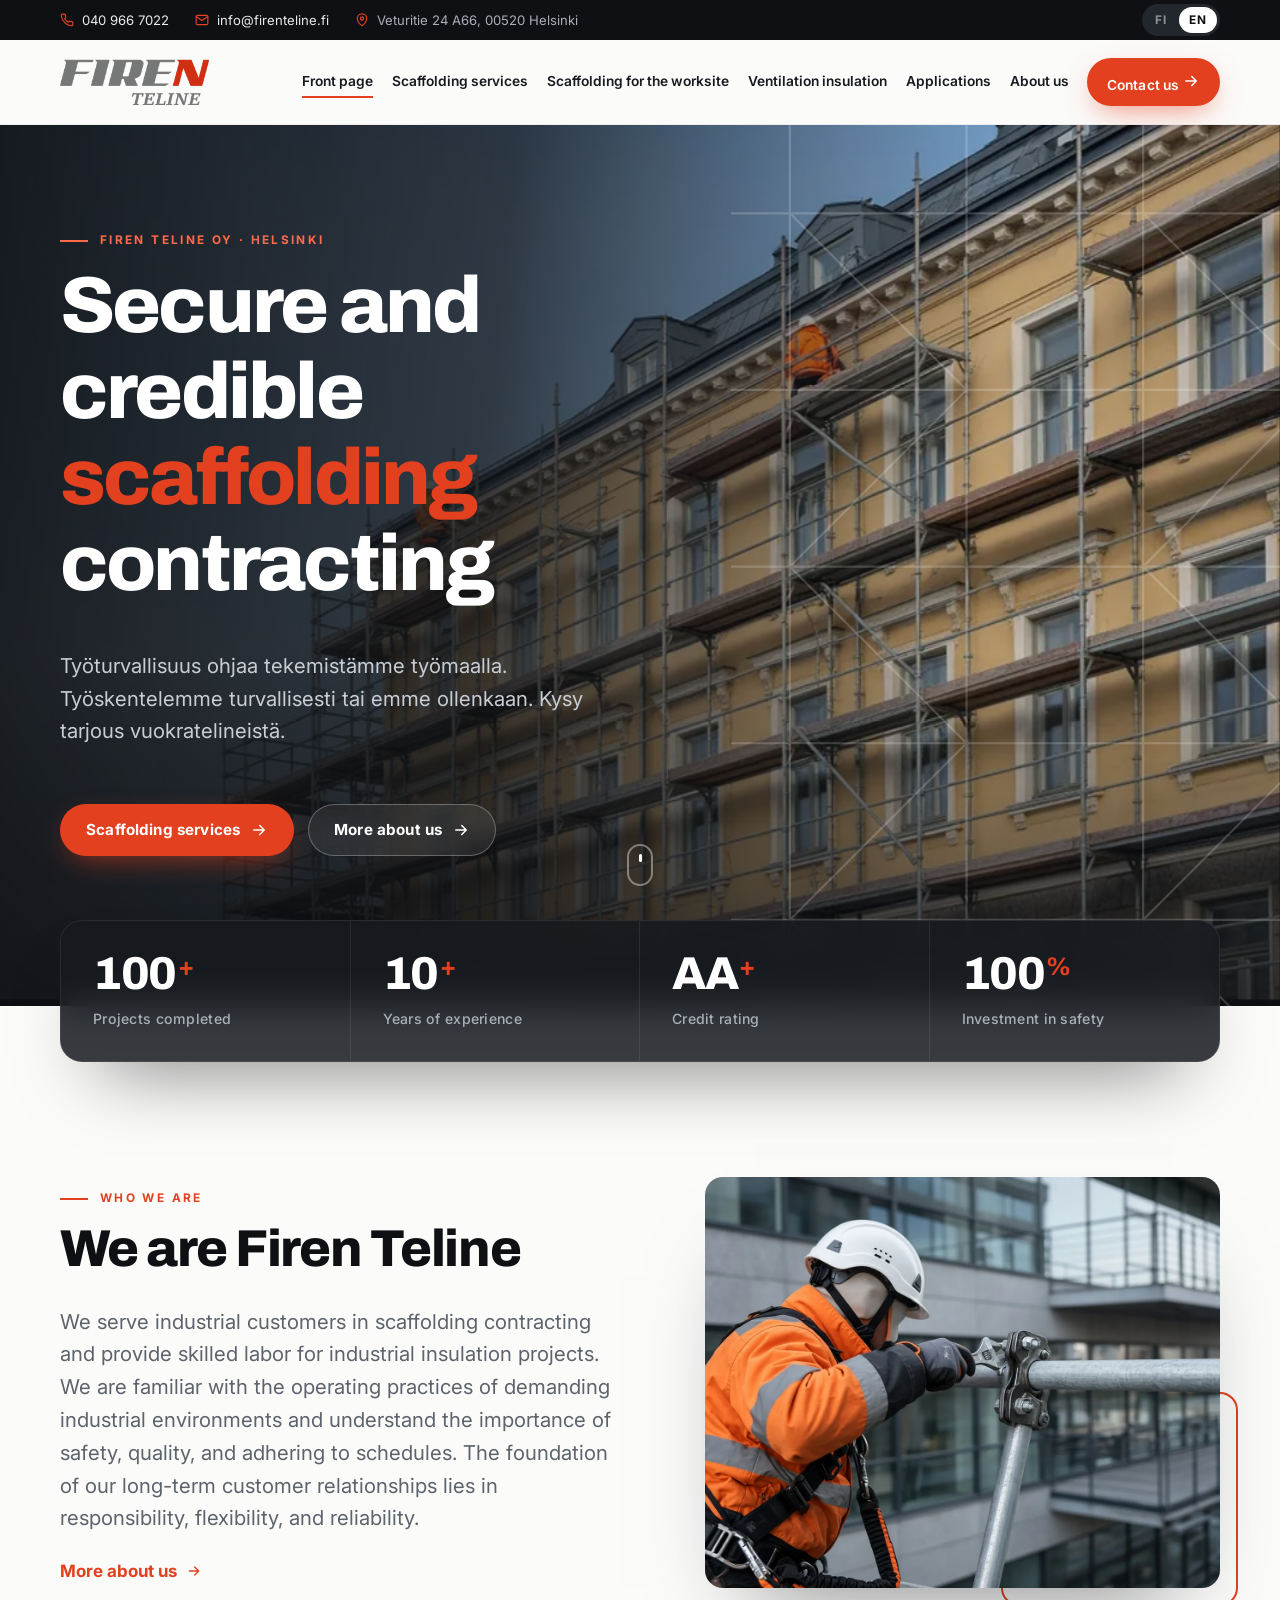
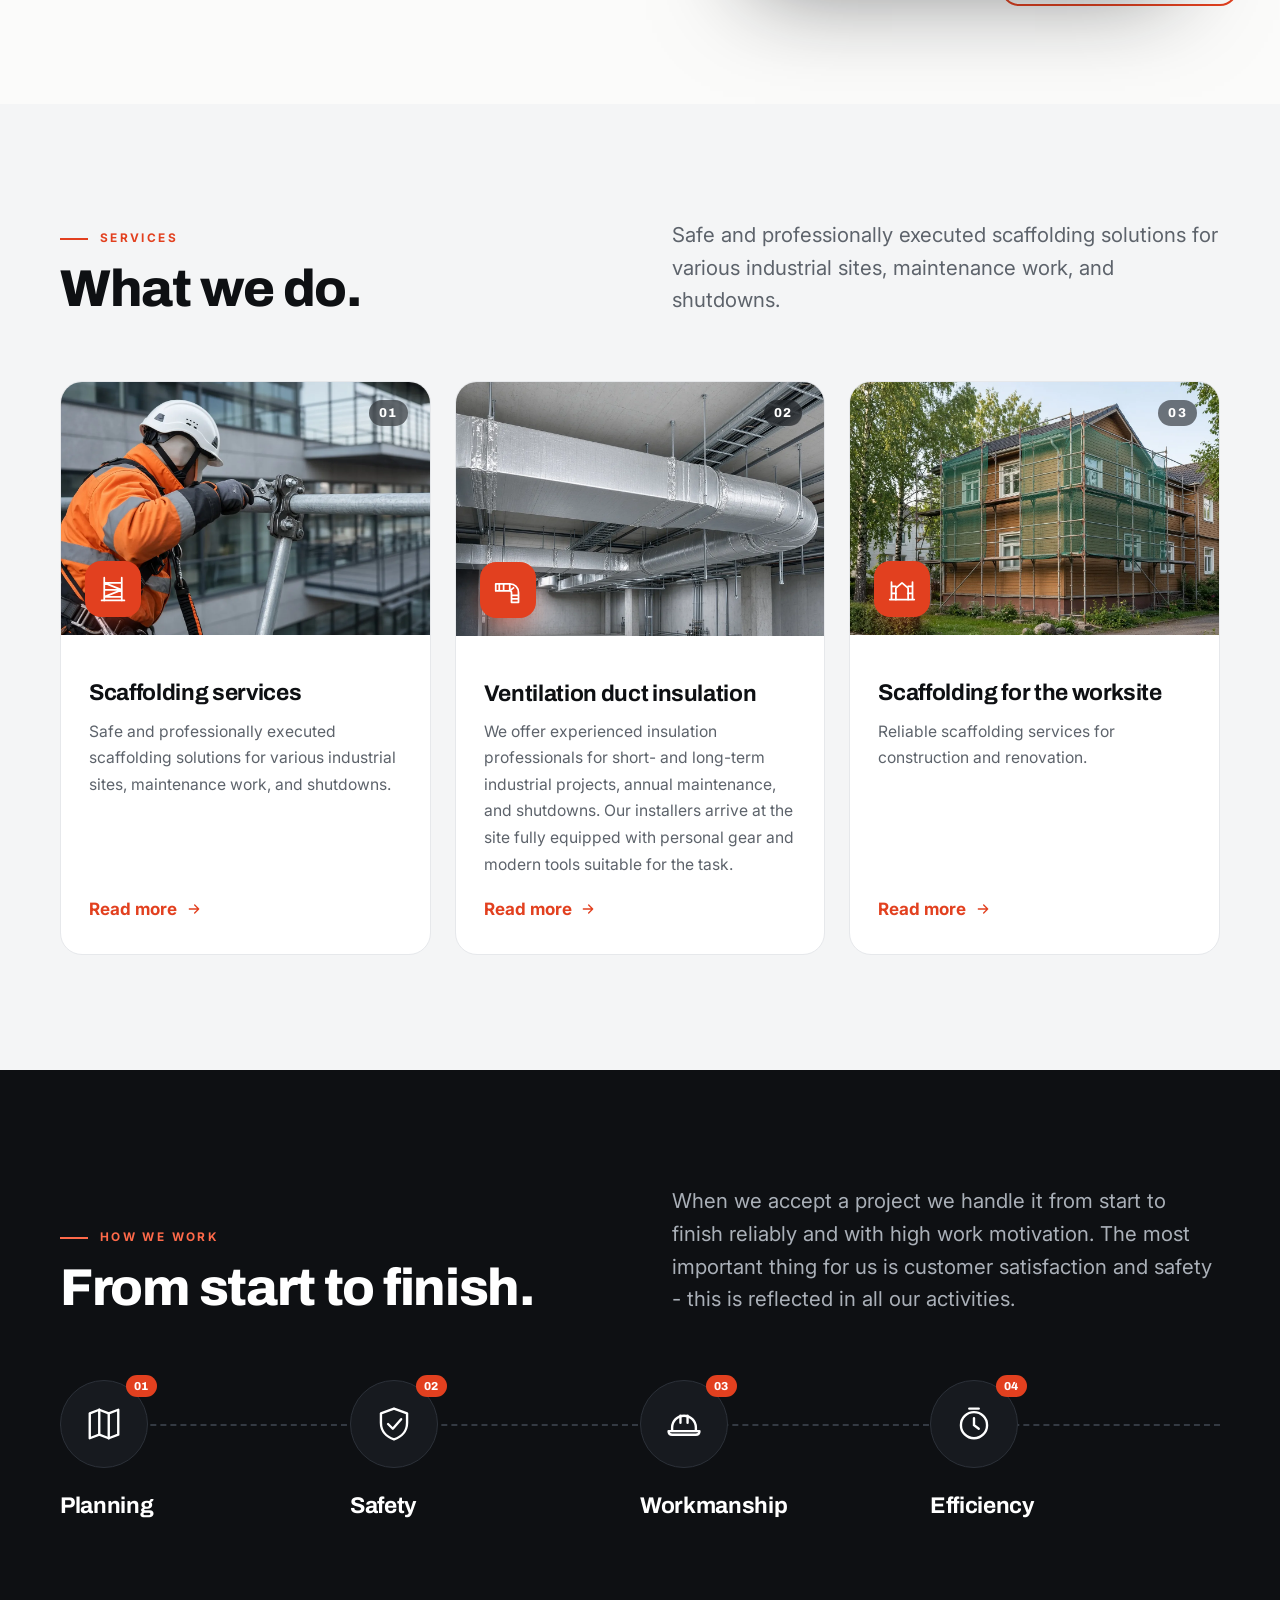
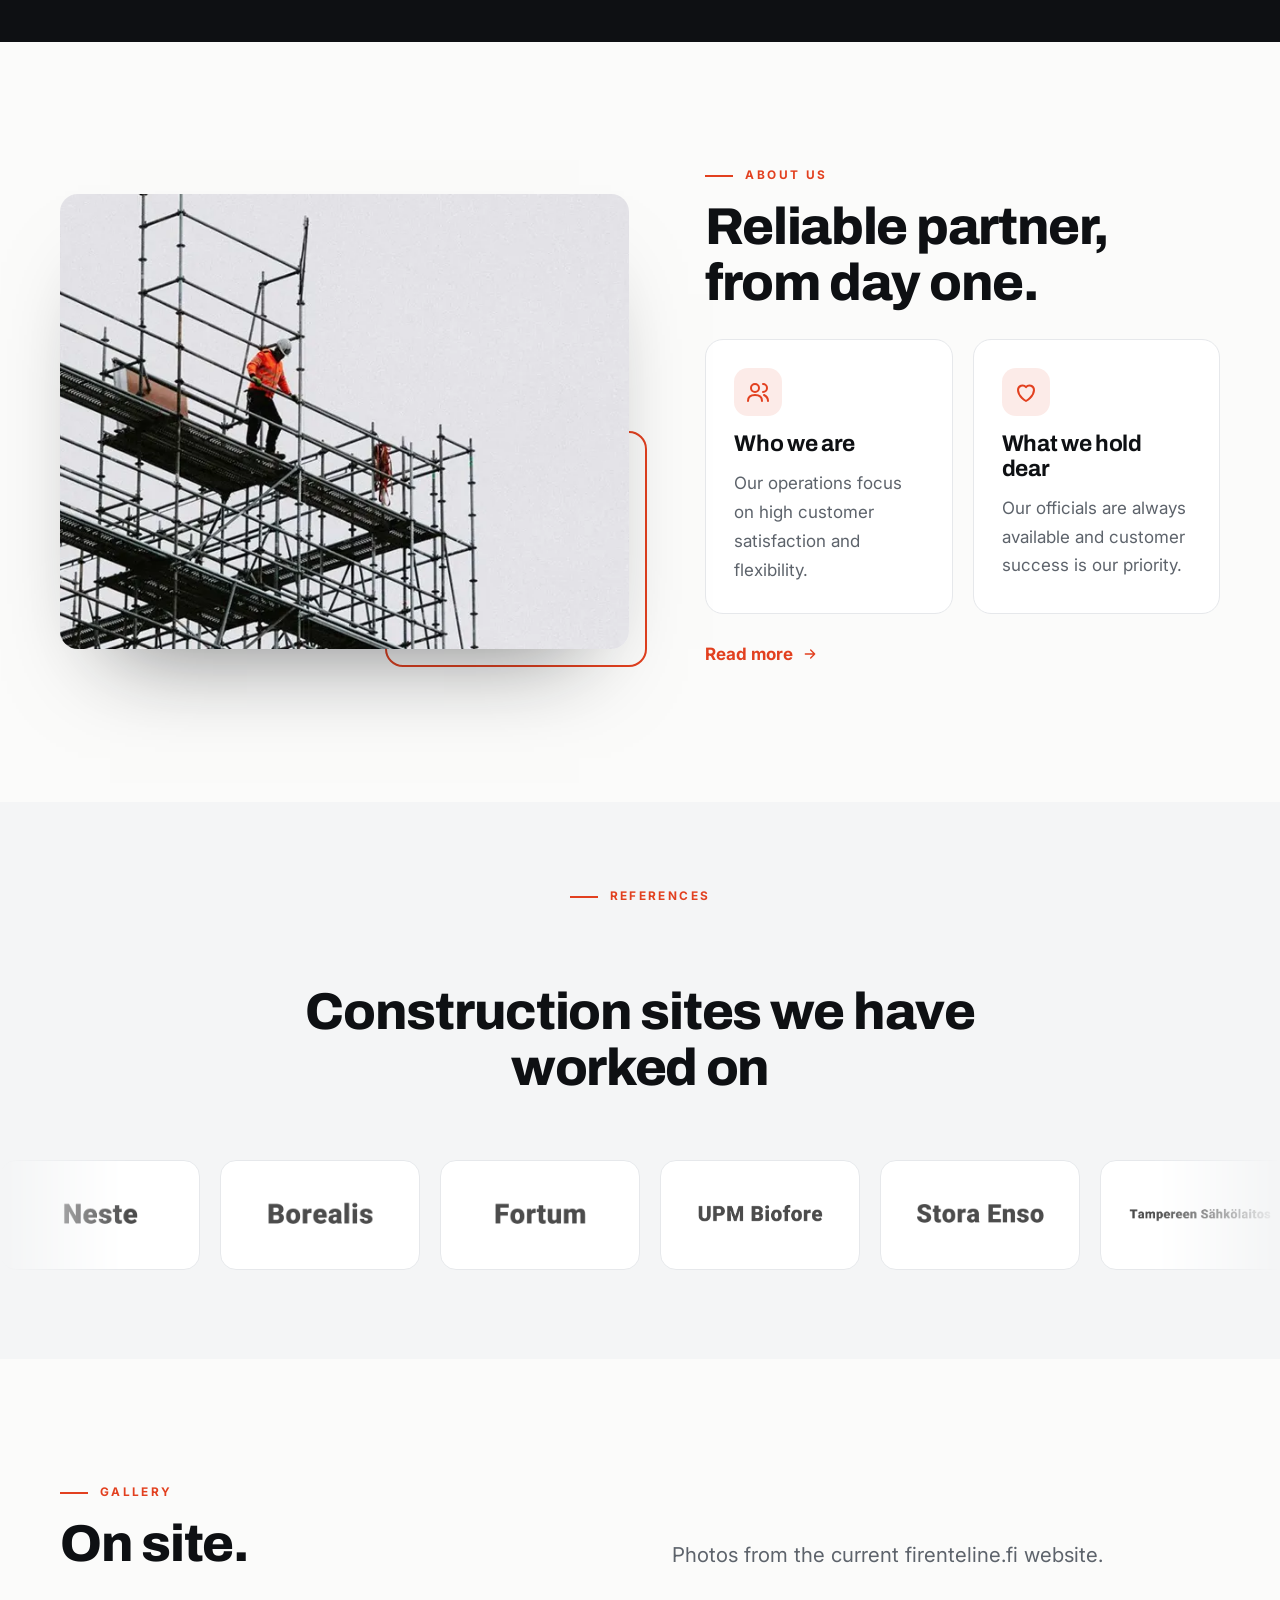
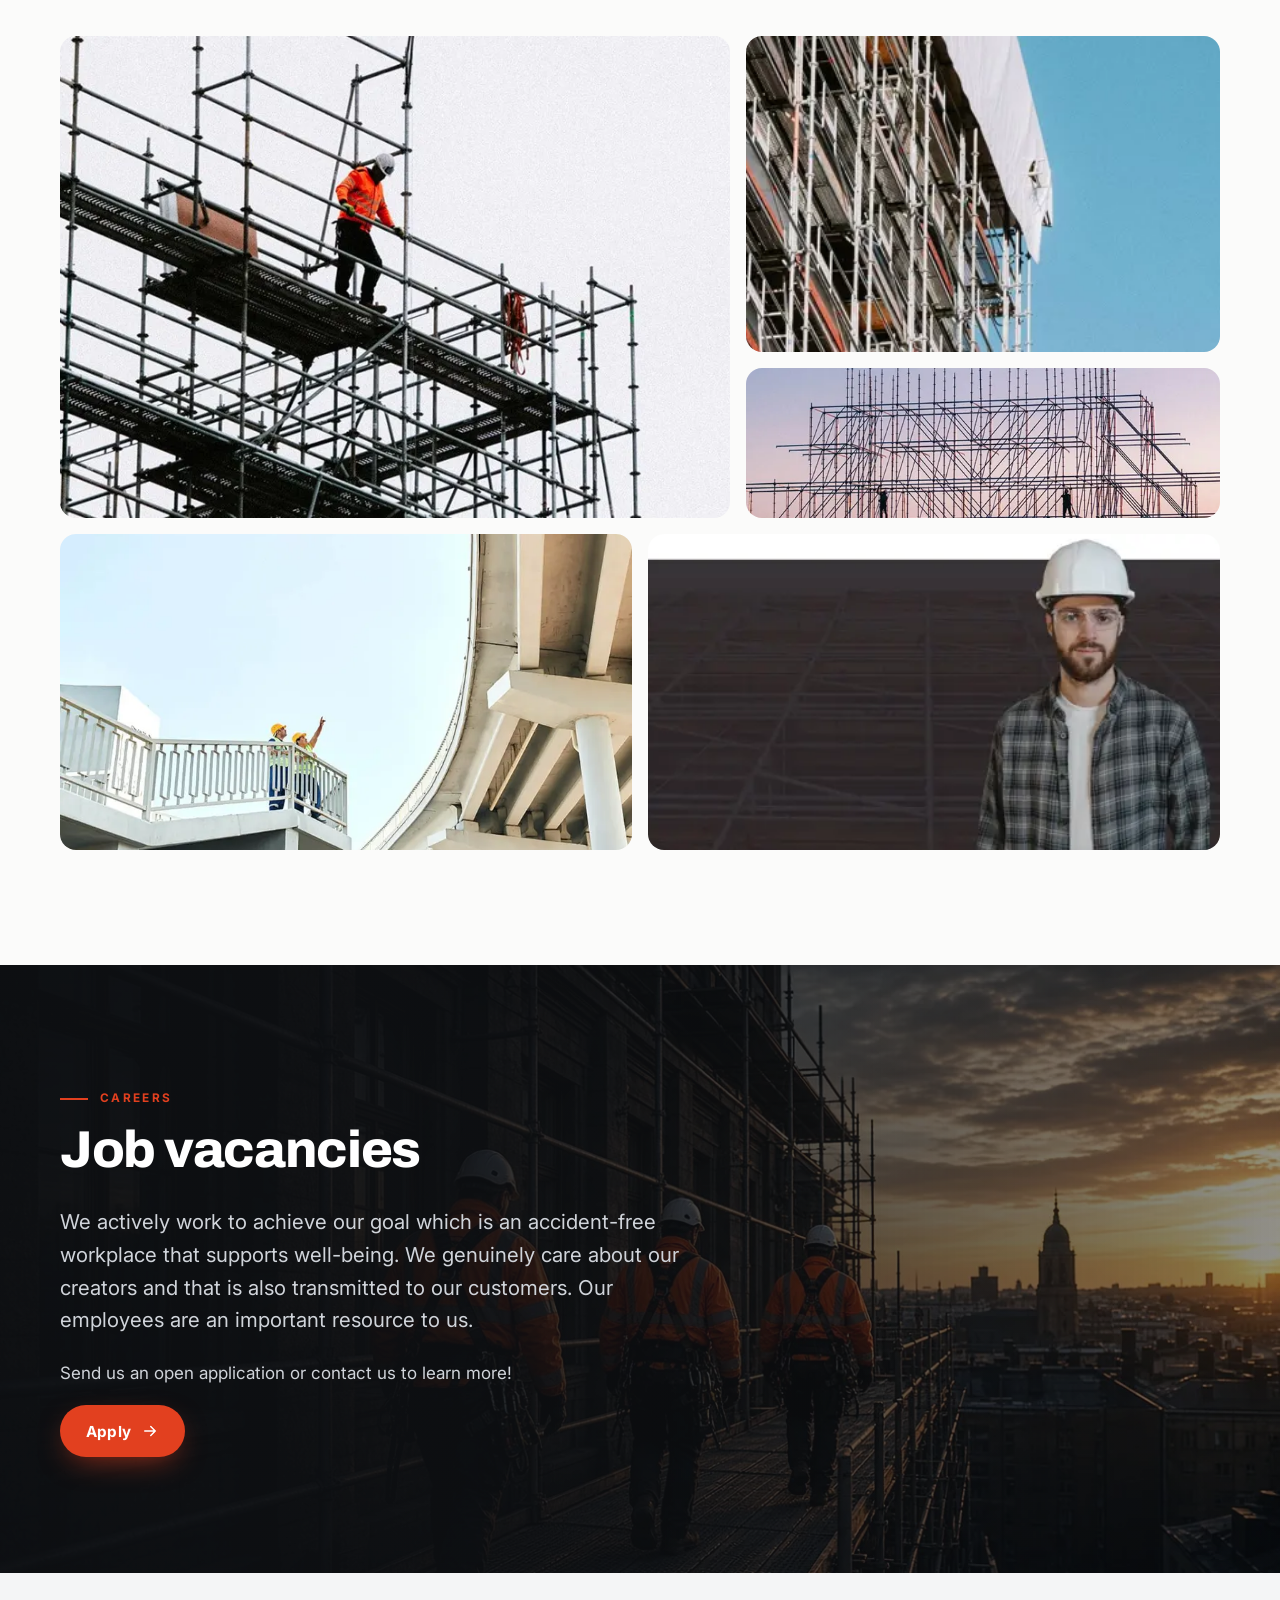
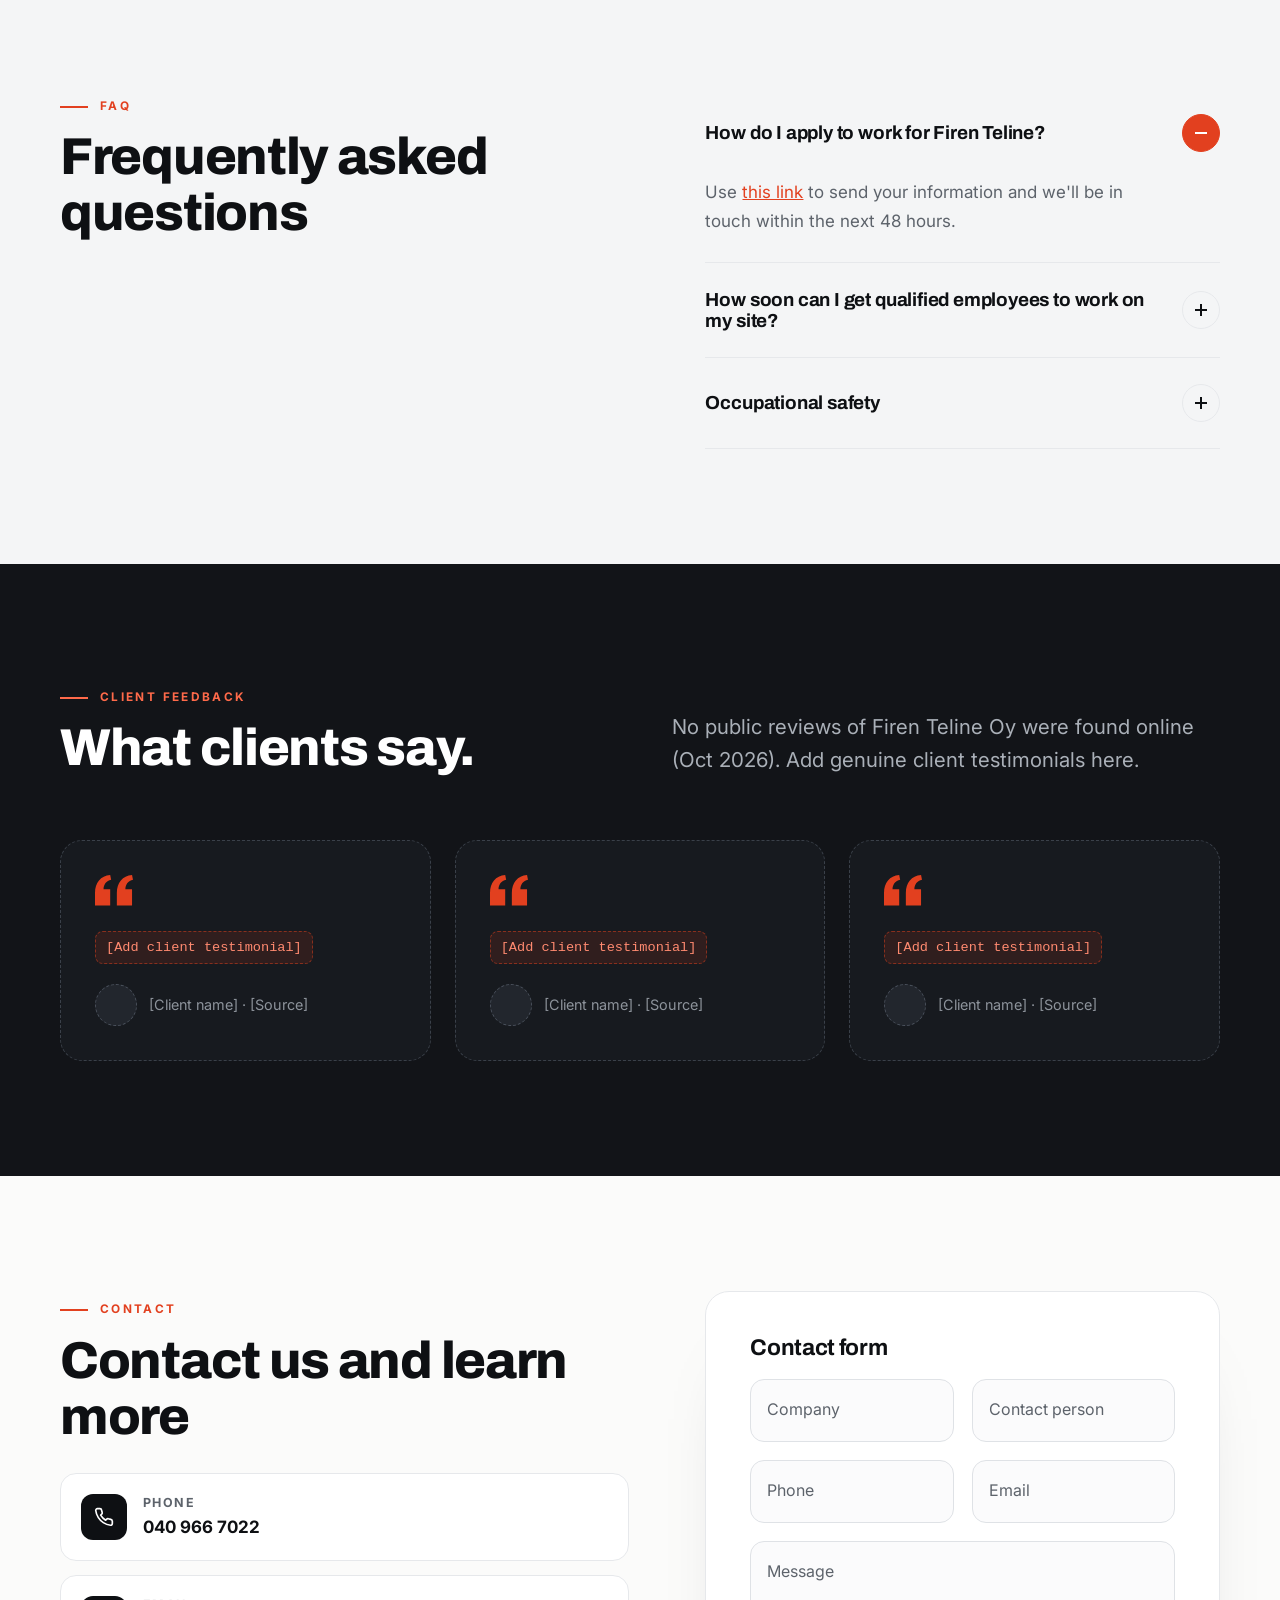
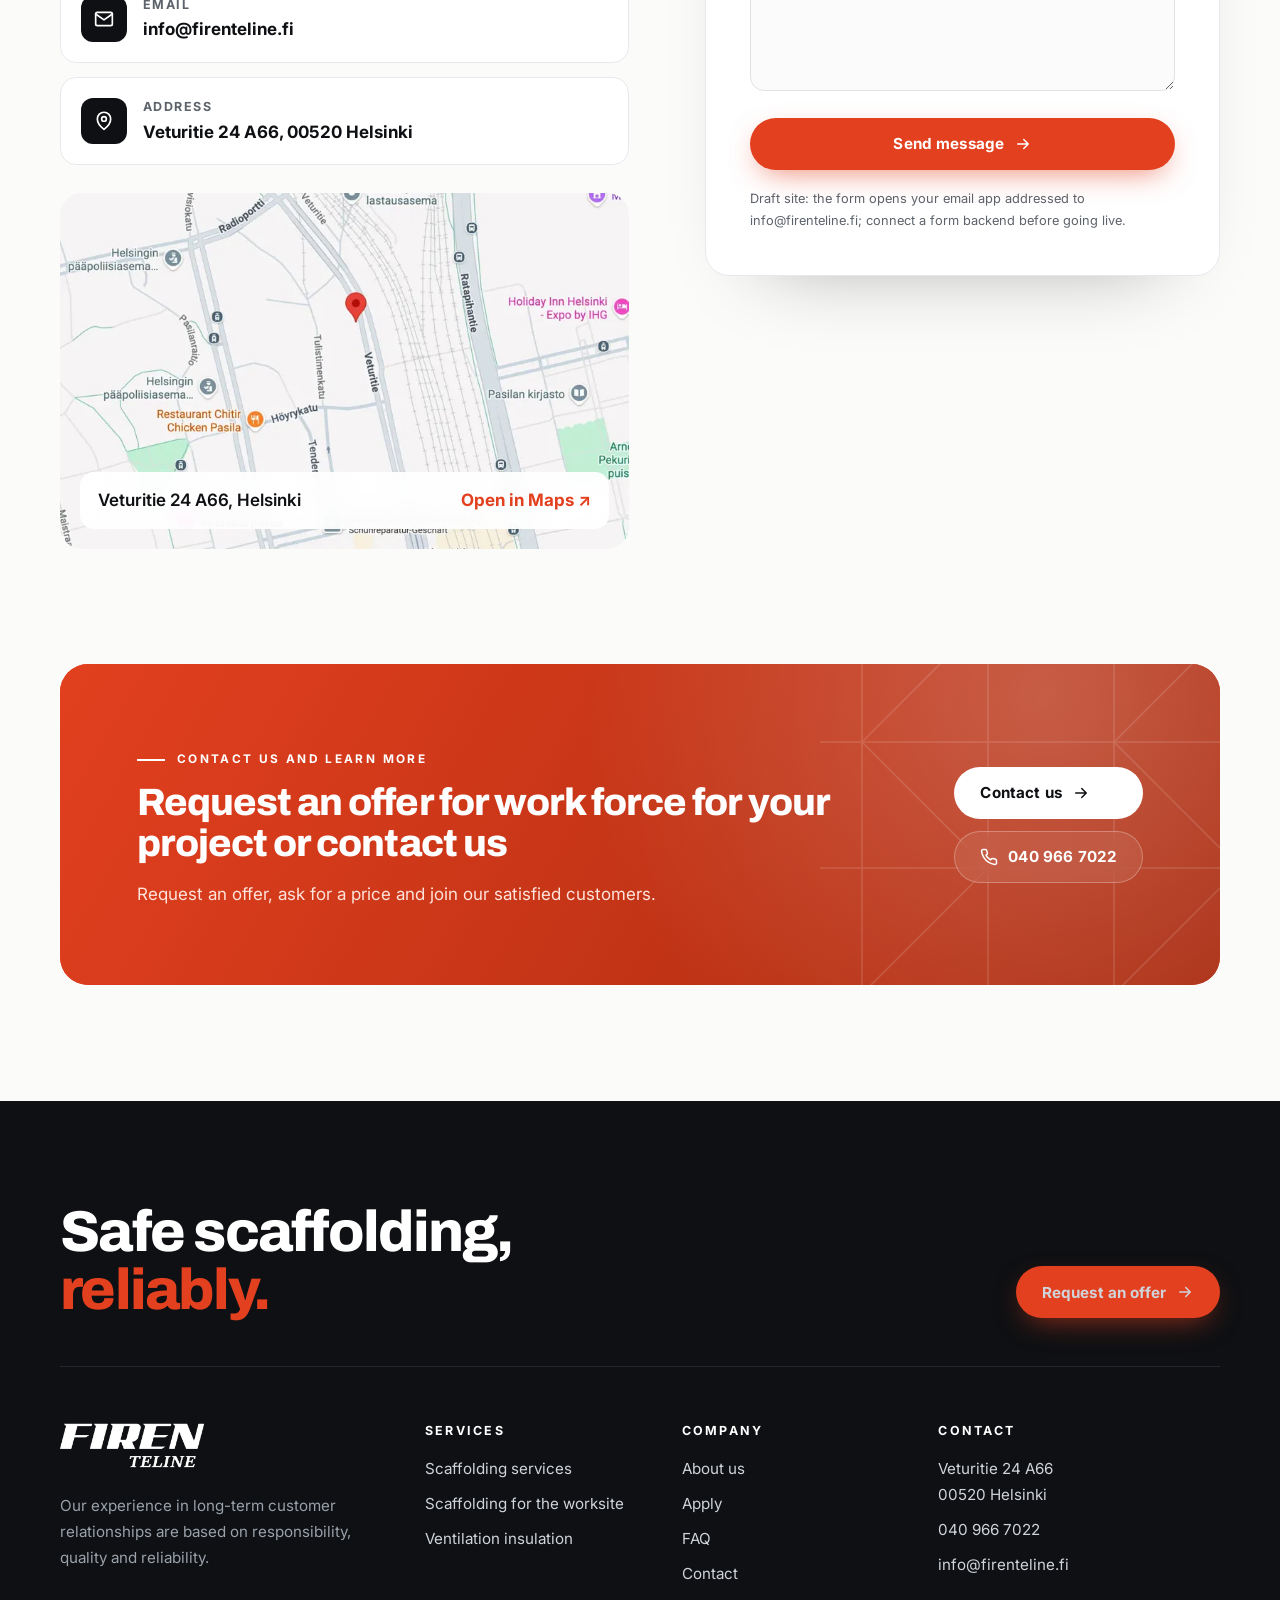
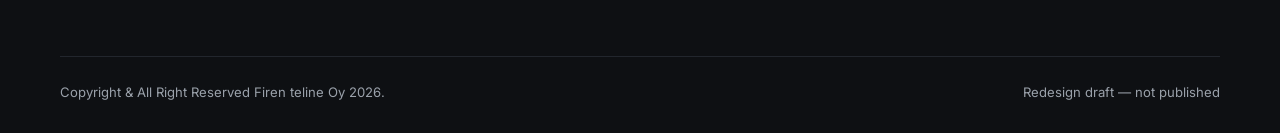
==== index.html @ 518407ae "Firen Teline redesign preview (noindex test site)" ====
<!doctype html><html lang="en"><head><meta charset="utf-8"><meta name="viewport" content="width=device-width,initial-scale=1">
<title>Firen Teline Oy – Secure and credible scaffolding contracting</title><meta name="description" content="We serve industrial customers in scaffolding contracting and provide skilled labor for industrial insulation projects. Helsinki."><meta name="theme-color" content="#0e1013"><meta name="robots" content="noindex, nofollow">
<meta property="og:type" content="website"><meta property="og:site_name" content="Firen Teline Oy"><meta property="og:title" content="Firen Teline Oy – Secure and credible scaffolding contracting"><meta property="og:description" content="We serve industrial customers in scaffolding contracting and provide skilled labor for industrial insulation projects. Helsinki."><meta property="og:image" content="assets/img/og.jpg"><meta name="twitter:card" content="summary_large_image">
<link rel="icon" href="favicon.svg" type="image/svg+xml"><link rel="alternate" hreflang="en" href="index.html"><link rel="alternate" hreflang="fi" href="fi/index.html">
<link rel="preconnect" href="https://fonts.googleapis.com"><link rel="preconnect" href="https://fonts.gstatic.com" crossorigin>
<link href="https://fonts.googleapis.com/css2?family=Archivo:wght@600;700;800&family=Inter:wght@400;500;600;700&display=swap" rel="stylesheet">
<link rel="stylesheet" href="css/style.css"></head><body>
<a class="skip" href="#main">Skip to content</a>
<div class="topbar"><div class="wrap"><div class="l"><span><svg viewBox="0 0 24 24" fill="none" stroke="currentColor" stroke-width="2" stroke-linecap="round" stroke-linejoin="round"><path d="M22 16.9v3a2 2 0 0 1-2.2 2 19.8 19.8 0 0 1-8.6-3.1 19.5 19.5 0 0 1-6-6A19.8 19.8 0 0 1 2.1 4.2 2 2 0 0 1 4.1 2h3a2 2 0 0 1 2 1.7c.1.9.4 1.8.7 2.7a2 2 0 0 1-.5 2.1L8 9.8a16 16 0 0 0 6 6l1.3-1.3a2 2 0 0 1 2.1-.4c.9.3 1.8.6 2.7.7a2 2 0 0 1 1.7 2z"/></svg><a href="tel:+358409667022">040 966 7022</a></span><span class="hide-m"><svg viewBox="0 0 24 24" fill="none" stroke="currentColor" stroke-width="2" stroke-linecap="round" stroke-linejoin="round"><rect x="2" y="4" width="20" height="16" rx="2"/><path d="m22 6-10 7L2 6"/></svg><a href="mailto:info@firenteline.fi">info@firenteline.fi</a></span><span class="hide-m"><svg viewBox="0 0 24 24" fill="none" stroke="currentColor" stroke-width="2" stroke-linecap="round" stroke-linejoin="round"><path d="M12 22s8-6.1 8-12.5A8 8 0 0 0 4 9.5C4 15.9 12 22 12 22z"/><circle cx="12" cy="9.5" r="2.8"/></svg>Veturitie 24 A66, 00520 Helsinki</span></div>
<nav class="lang" aria-label="Language"><a href="fi/index.html" hreflang="fi">FI</a><a href="index.html" hreflang="en" aria-current=true>EN</a></nav></div></div>
<header class="site"><div class="wrap"><a class="logo" href="index.html" aria-label="Firen Teline – front page"><img src="assets/img/firenteline-logo-vari.png" alt="Firen Teline" width="150" height="46"></a>
<nav class="main" aria-label="Main"><ul><li><a href="index.html" aria-current=page>Front page</a></li><li><a href="telinepalvelut.html">Scaffolding services</a></li><li><a href="telineettyomaalle.html">Scaffolding for the worksite</a></li><li><a href="muut-palvelut.html">Ventilation insulation</a></li><li><a href="tyonhakijalle.html">Applications</a></li><li><a href="meista.html">About us</a></li><li><a class="btn btn-red" href="ota-yhteytta.html">Contact us <svg viewBox="0 0 24 24" fill="none" stroke="currentColor" stroke-width="2" stroke-linecap="round" stroke-linejoin="round"><path d="M5 12h14M13 6l6 6-6 6"/></svg></a></li><li class="m-only">Call <a href="tel:+358409667022">040 966 7022</a></li></ul></nav>
<button class="burger" aria-label="Menu" aria-expanded="false"><span></span><span></span><span></span></button></div></header>
<main id="main"><section class="hero" style="padding:0"><div class="media"><img src="assets/img/gen-hero-1280.webp" srcset="assets/img/gen-hero-1280.webp 1280w, assets/img/gen-hero-2560.webp 2560w" sizes="100vw" alt="" fetchpriority=high data-parallax=.12></div><svg class="lines" viewBox="0 0 400 800" fill="none" stroke="#fff" stroke-width="1.5" aria-hidden="true"><g><path d="M40 0V800"/><path d="M160 0V800"/><path d="M280 0V800"/><path d="M400 0V800"/><path d="M0 60H400"/><path d="M0 180H400"/><path d="M0 300H400"/><path d="M0 420H400"/><path d="M0 540H400"/><path d="M0 660H400"/><path d="M0 780H400"/><path d="M40 60L160 180"/><path d="M280 60L400 180"/><path d="M40 300L160 420"/><path d="M280 300L400 420"/><path d="M40 540L160 660"/><path d="M280 540L400 660"/><path d="M160 180L40 300"/><path d="M400 180L280 300"/><path d="M160 420L40 540"/><path d="M400 420L280 540"/><path d="M160 660L40 780"/><path d="M400 660L280 780"/></g></svg>
<div class="wrap"><span class="eyebrow">Firen Teline Oy · Helsinki</span><h1>Secure and credible <span class="accent">scaffolding</span> contracting</h1><p class="lead">Työturvallisuus ohjaa tekemistämme työmaalla. Työskentelemme turvallisesti tai emme ollenkaan. Kysy tarjous vuokratelineistä.</p><div class="ctas"><a class="btn btn-red" href="telinepalvelut.html">Scaffolding services <svg viewBox="0 0 24 24" fill="none" stroke="currentColor" stroke-width="2" stroke-linecap="round" stroke-linejoin="round"><path d="M5 12h14M13 6l6 6-6 6"/></svg></a><a class="btn btn-glass" href="meista.html">More about us <svg viewBox="0 0 24 24" fill="none" stroke="currentColor" stroke-width="2" stroke-linecap="round" stroke-linejoin="round"><path d="M5 12h14M13 6l6 6-6 6"/></svg></a></div></div><div class="scroll" aria-hidden="true"></div></section><div class="statsbar"><div class="wrap"><div class="inner reveal">
<div class="s"><b><span data-count="100">100</span><sup>+</sup></b><span>Projects completed</span></div>
<div class="s"><b><span data-count="10">10</span><sup>+</sup></b><span>Years of experience</span></div>
<div class="s"><b>AA<sup>+</sup></b><span>Credit rating</span></div>
<div class="s"><b><span data-count="100">100</span><sup>%</sup></b><span>Investment in safety</span></div></div></div></div>
<section><div class="wrap split"><div class="reveal"><span class="eyebrow">Who we are</span><h2>We are Firen Teline</h2><p class="lead">We serve industrial customers in scaffolding contracting and provide skilled labor for industrial insulation projects. We are familiar with the operating practices of demanding industrial environments and understand the importance of safety, quality, and adhering to schedules. The foundation of our long-term customer relationships lies in responsibility, flexibility, and reliability.</p>
<a class="link" href="meista.html">More about us <svg viewBox="0 0 24 24" fill="none" stroke="currentColor" stroke-width="2" stroke-linecap="round" stroke-linejoin="round"><path d="M5 12h14M13 6l6 6-6 6"/></svg></a></div><div class="frame reveal d1"><img src="assets/img/gen-scaffolding-1280.webp" srcset="assets/img/gen-scaffolding-1280.webp 1280w, assets/img/gen-scaffolding-2560.webp 2560w" sizes="(max-width:900px) 100vw, 600px" alt="Scaffolder tightening a coupler (illustrative image)" loading=lazy decoding=async></div></div></section>
<section class="alt"><div class="wrap"><div class="head reveal"><div><span class="eyebrow">Services</span><h2>What we do.</h2></div><p class="lead">Safe and professionally executed scaffolding solutions for various industrial sites, maintenance work, and shutdowns.</p></div>
<div class="svc">
<a class="card reveal" href="telinepalvelut.html"><div class="img"><span class="num">01</span><img src="assets/img/gen-scaffolding-1280.webp" srcset="assets/img/gen-scaffolding-1280.webp 1280w, assets/img/gen-scaffolding-2560.webp 2560w" sizes="(max-width:680px) 100vw, 400px" alt="" loading=lazy decoding=async><div class="ico"><svg viewBox="0 0 32 32" fill="none" stroke="currentColor" stroke-width="2" stroke-linecap="round"><path d="M6 29V3M26 29V3M6 9h20M6 17h20M6 25h20M6 9l20 8M26 17 6 25"/><path d="M3 29h26"/></svg></div></div><div class="body"><h3>Scaffolding services</h3><p>Safe and professionally executed scaffolding solutions for various industrial sites, maintenance work, and shutdowns.</p><span class="link">Read more <svg viewBox="0 0 24 24" fill="none" stroke="currentColor" stroke-width="2" stroke-linecap="round" stroke-linejoin="round"><path d="M5 12h14M13 6l6 6-6 6"/></svg></span></div></a>
<a class="card reveal d1" href="muut-palvelut.html"><div class="img"><span class="num">02</span><img src="assets/img/gen-ventilation-1280.webp" srcset="assets/img/gen-ventilation-1280.webp 1280w, assets/img/gen-ventilation-2560.webp 2560w" sizes="(max-width:680px) 100vw, 400px" alt="" loading=lazy decoding=async><div class="ico"><svg viewBox="0 0 32 32" fill="none" stroke="currentColor" stroke-width="2" stroke-linejoin="round"><path d="M2 9h16v8H2z"/><path d="M18 9c6 0 10 4 10 10v11h-8V19c0-1-1-2-2-2"/><path d="M6 9v8M11 9v8M23 13l-5 4M28 22h-8M28 26h-8"/></svg></div></div><div class="body"><h3>Ventilation duct insulation</h3><p>We offer experienced insulation professionals for short- and long-term industrial projects, annual maintenance, and shutdowns. Our installers arrive at the site fully equipped with personal gear and modern tools suitable for the task.</p><span class="link">Read more <svg viewBox="0 0 24 24" fill="none" stroke="currentColor" stroke-width="2" stroke-linecap="round" stroke-linejoin="round"><path d="M5 12h14M13 6l6 6-6 6"/></svg></span></div></a>
<a class="card reveal d2" href="telineettyomaalle.html"><div class="img"><span class="num">03</span><img src="assets/img/gen-worksite-1280.webp" srcset="assets/img/gen-worksite-1280.webp 1280w, assets/img/gen-worksite-2560.webp 2560w" sizes="(max-width:680px) 100vw, 400px" alt="" loading=lazy decoding=async><div class="ico"><svg viewBox="0 0 32 32" fill="none" stroke="currentColor" stroke-width="2" stroke-linejoin="round" stroke-linecap="round"><path d="M9 28V15l7-6 7 6v13"/><path d="M4 28V8M28 28V8M4 13h5M23 13h5M4 21h5M23 21h5M2 28h28"/></svg></div></div><div class="body"><h3>Scaffolding for the worksite</h3><p>Reliable scaffolding services for construction and renovation.</p><span class="link">Read more <svg viewBox="0 0 24 24" fill="none" stroke="currentColor" stroke-width="2" stroke-linecap="round" stroke-linejoin="round"><path d="M5 12h14M13 6l6 6-6 6"/></svg></span></div></a>
</div></div></section>
<section class="dark"><div class="wrap"><div class="head reveal"><div><span class="eyebrow">How we work</span><h2>From start to finish.</h2></div><p class="lead">When we accept a project we handle it from start to finish reliably and with high work motivation. The most important thing for us is customer satisfaction and safety - this is reflected in all our activities.</p></div><div class="process"><div class="step reveal d0"><div class="dot"><svg viewBox="0 0 32 32" fill="none" stroke="currentColor" stroke-width="2" stroke-linejoin="round" stroke-linecap="round"><path d="M4 7l8-3 8 3 8-3v21l-8 3-8-3-8 3z"/><path d="M12 4v21M20 7v21"/></svg></div><h3>Planning</h3></div><div class="step reveal d1"><div class="dot"><svg viewBox="0 0 32 32" fill="none" stroke="currentColor" stroke-width="2" stroke-linejoin="round" stroke-linecap="round"><path d="M16 3 5 7v8c0 7 4.7 12 11 14 6.3-2 11-7 11-14V7z"/><path d="m11 16 4 4 7-8"/></svg></div><h3>Safety</h3></div><div class="step reveal d2"><div class="dot"><svg viewBox="0 0 32 32" fill="none" stroke="currentColor" stroke-width="2" stroke-linejoin="round" stroke-linecap="round"><path d="M4 22h24M6 22v-3a10 10 0 0 1 20 0v3"/><path d="M13 9v6M19 9v6M3 22c0 2 1 3 3 3h20c2 0 3-1 3-3"/></svg></div><h3>Workmanship</h3></div><div class="step reveal d3"><div class="dot"><svg viewBox="0 0 32 32" fill="none" stroke="currentColor" stroke-width="2" stroke-linecap="round"><circle cx="16" cy="17" r="11"/><path d="M16 11v6l4 3M12 3h8"/></svg></div><h3>Efficiency</h3></div></div></div></section>
<section><div class="wrap split rev"><div class="reveal"><span class="eyebrow">About us</span><h2>Reliable partner, from day one.</h2>
<div class="feature-grid" style="margin-top:28px"><div><div class="fi"><svg viewBox="0 0 24 24" fill="none" stroke="currentColor" stroke-width="2" stroke-linecap="round"><circle cx="9" cy="8" r="4"/><path d="M2 21c0-4 3-6 7-6s7 2 7 6M17 4a4 4 0 0 1 0 8M22 21c0-3-2-5-4-6"/></svg></div><h3>Who we are</h3><p class="muted" style="margin:0">Our operations focus on high customer satisfaction and flexibility.</p></div><div><div class="fi"><svg viewBox="0 0 24 24" fill="none" stroke="currentColor" stroke-width="2" stroke-linecap="round" stroke-linejoin="round"><path d="M12 21s-8-4.5-8-11a4.5 4.5 0 0 1 8-2.8A4.5 4.5 0 0 1 20 10c0 6.5-8 11-8 11z"/></svg></div><h3>What we hold dear</h3><p class="muted" style="margin:0">Our officials are always available and customer success is our priority.</p></div></div>
<p style="margin-top:26px"><a class="link" href="meista.html">Read more <svg viewBox="0 0 24 24" fill="none" stroke="currentColor" stroke-width="2" stroke-linecap="round" stroke-linejoin="round"><path d="M5 12h14M13 6l6 6-6 6"/></svg></a></p></div><div class="frame reveal d1"><img src="assets/img/meista-pikkupaakuva.webp" srcset="assets/img/meista-pikkupaakuva-800.webp 800w, assets/img/meista-pikkupaakuva.webp 1600w" sizes="(max-width:900px) 100vw, 600px" alt="Firen teline telineurakoinnin ammattilaiset työssään pystyttämässä rakennustelineitä nosturin avulla" loading=lazy decoding=async></div></div></section>
<section class="alt" style="padding-top:clamp(70px,7vw,110px);padding-bottom:clamp(70px,7vw,110px)"><div class="wrap"><div class="head center reveal"><span class="eyebrow">References</span><h2>Construction sites we have worked on</h2></div></div>
<div class="marquee reveal" aria-label="Sites we have worked on"><div class="track"><div class="lg"><img src="assets/img/Neste.jpg" alt="Neste" loading="lazy"></div><div class="lg"><img src="assets/img/Borealis.jpg" alt="Borealis" loading="lazy"></div><div class="lg"><img src="assets/img/Fortum.jpg" alt="Fortum" loading="lazy"></div><div class="lg"><img src="assets/img/UPM-biofore.jpg" alt="UPM biofore" loading="lazy"></div><div class="lg"><img src="assets/img/StoraEnso.jpg" alt="StoraEnso" loading="lazy"></div><div class="lg"><img src="assets/img/Tampereen-sahkolaitos.jpg" alt="Tampereen sahkolaitos" loading="lazy"></div><div class="lg"><img src="assets/img/Bayer.jpg" alt="Bayer" loading="lazy"></div><div class="lg"><img src="assets/img/Kleiber.jpg" alt="Kleiber" loading="lazy"></div><div class="lg"><img src="assets/img/Alva.jpg" alt="Alva" loading="lazy"></div><div class="lg"><img src="assets/img/Neste.jpg" aria-hidden="true" alt="Neste" loading="lazy"></div><div class="lg"><img src="assets/img/Borealis.jpg" aria-hidden="true" alt="Borealis" loading="lazy"></div><div class="lg"><img src="assets/img/Fortum.jpg" aria-hidden="true" alt="Fortum" loading="lazy"></div><div class="lg"><img src="assets/img/UPM-biofore.jpg" aria-hidden="true" alt="UPM biofore" loading="lazy"></div><div class="lg"><img src="assets/img/StoraEnso.jpg" aria-hidden="true" alt="StoraEnso" loading="lazy"></div><div class="lg"><img src="assets/img/Tampereen-sahkolaitos.jpg" aria-hidden="true" alt="Tampereen sahkolaitos" loading="lazy"></div><div class="lg"><img src="assets/img/Bayer.jpg" aria-hidden="true" alt="Bayer" loading="lazy"></div><div class="lg"><img src="assets/img/Kleiber.jpg" aria-hidden="true" alt="Kleiber" loading="lazy"></div><div class="lg"><img src="assets/img/Alva.jpg" aria-hidden="true" alt="Alva" loading="lazy"></div></div></div></section><section><div class="wrap"><div class="head reveal"><div><span class="eyebrow">Gallery</span><h2>On site.</h2></div><p class="lead">Photos from the current firenteline.fi website.</p></div><div class="gallery reveal"><a class="g1" href="assets/img/etusivu-telinepalvelut.webp"><img src="assets/img/etusivu-telinepalvelut.webp" srcset="assets/img/etusivu-telinepalvelut-800.webp 800w, assets/img/etusivu-telinepalvelut.webp 1600w" sizes="(max-width:760px) 50vw, 600px" alt="Scaffolders working on a scaffold – photo from the original website" loading=lazy decoding=async><span class="zoom"><svg viewBox="0 0 24 24" width="18" fill="none" stroke="#0e1013" stroke-width="2.2" stroke-linecap="round"><circle cx="11" cy="11" r="7"/><path d="m20 20-4-4M11 8v6M8 11h6"/></svg></span></a><a class="g2" href="assets/img/tyonhakijalle-paakuva.webp"><img src="assets/img/tyonhakijalle-paakuva.webp" srcset="assets/img/tyonhakijalle-paakuva-800.webp 800w, assets/img/tyonhakijalle-paakuva.webp 1600w" sizes="(max-width:760px) 50vw, 600px" alt="Scaffolding on a building facade – photo from the original website" loading=lazy decoding=async><span class="zoom"><svg viewBox="0 0 24 24" width="18" fill="none" stroke="#0e1013" stroke-width="2.2" stroke-linecap="round"><circle cx="11" cy="11" r="7"/><path d="m20 20-4-4M11 8v6M8 11h6"/></svg></span></a><a class="g3" href="assets/img/etusivu-meista.webp"><img src="assets/img/etusivu-meista.webp" srcset="assets/img/etusivu-meista-800.webp 800w, assets/img/etusivu-meista.webp 1600w" sizes="(max-width:760px) 50vw, 600px" alt="Scaffolding at dusk – photo from the original website" loading=lazy decoding=async><span class="zoom"><svg viewBox="0 0 24 24" width="18" fill="none" stroke="#0e1013" stroke-width="2.2" stroke-linecap="round"><circle cx="11" cy="11" r="7"/><path d="m20 20-4-4M11 8v6M8 11h6"/></svg></span></a><a class="g4" href="assets/img/etusivu-muutpalvelut.webp"><img src="assets/img/etusivu-muutpalvelut.webp" srcset="assets/img/etusivu-muutpalvelut-800.webp 800w, assets/img/etusivu-muutpalvelut.webp 1600w" sizes="(max-width:760px) 50vw, 600px" alt="Workers on an elevated walkway – photo from the original website" loading=lazy decoding=async><span class="zoom"><svg viewBox="0 0 24 24" width="18" fill="none" stroke="#0e1013" stroke-width="2.2" stroke-linecap="round"><circle cx="11" cy="11" r="7"/><path d="m20 20-4-4M11 8v6M8 11h6"/></svg></span></a><a class="g5" href="assets/img/Avoimia-paikkoja-hakijoille.webp"><img src="assets/img/Avoimia-paikkoja-hakijoille.webp" srcset="assets/img/Avoimia-paikkoja-hakijoille-800.webp 800w, assets/img/Avoimia-paikkoja-hakijoille.webp 1600w" sizes="(max-width:760px) 50vw, 600px" alt="Worker in a hard hat – photo from the original website" loading=lazy decoding=async><span class="zoom"><svg viewBox="0 0 24 24" width="18" fill="none" stroke="#0e1013" stroke-width="2.2" stroke-linecap="round"><circle cx="11" cy="11" r="7"/><path d="m20 20-4-4M11 8v6M8 11h6"/></svg></span></a></div></div>
<div class="lightbox" role="dialog" aria-modal="true" aria-label="Image viewer"><button class="x" aria-label="Close">✕</button><button class="pv" aria-label="Previous">‹</button><img alt=""><button class="nx" aria-label="Next">›</button><div class="cap"></div></div></section>
<section class="jobs" style="position:relative"><div class="bgimg"><img src="assets/img/gen-team-1280.webp" srcset="assets/img/gen-team-1280.webp 1280w, assets/img/gen-team-2560.webp 2560w" sizes="100vw" alt="" loading=lazy decoding=async data-parallax=.1></div><div class="wrap"><div class="reveal"><span class="eyebrow">Careers</span><h2>Job vacancies</h2><p class="lead" style="color:#d0d4da">We actively work to achieve our goal which is an accident-free workplace that supports well-being. We genuinely care about our creators and that is also transmitted to our customers. Our employees are an important resource to us.</p><p>Send us an open application or contact us to learn more!</p><a class="btn btn-red" href="tyonhakijalle.html">Apply <svg viewBox="0 0 24 24" fill="none" stroke="currentColor" stroke-width="2" stroke-linecap="round" stroke-linejoin="round"><path d="M5 12h14M13 6l6 6-6 6"/></svg></a></div></div></section>
<section id="faq" class="alt"><div class="wrap split" style="align-items:start"><div class="reveal sticky"><span class="eyebrow">FAQ</span><h2>Frequently asked questions</h2></div><div class="faq reveal d1"><details open><summary>How do I apply to work for Firen Teline?<i aria-hidden="true"></i></summary><p>Use <a href="tyonhakijalle.html">this link</a> to send your information and we'll be in touch within the next 48 hours.</p></details><details><summary>How soon can I get qualified employees to work on my site?<i aria-hidden="true"></i></summary><p>With our impressive list of job seekers, we can quickly meet different personnel needs. Contact us!</p></details><details><summary>Occupational safety<i aria-hidden="true"></i></summary><p>Our employees are equipped with modern equipment that complies with occupational safety regulations. In addition, our company holds a weekly job safety info.</p></details></div></div></section><section class="dark" style="background:#121418"><div class="wrap"><div class="head reveal"><div><span class="eyebrow">Client feedback</span><h2>What clients say.</h2></div><p class="lead">No public reviews of Firen Teline Oy were found online (Oct 2026). Add genuine client testimonials here.</p></div><div class="tgrid"><div class="tcard reveal d0"><div class="q"><svg viewBox="0 0 40 32" fill="currentColor"><path d="M0 32V19C0 8 6 1 16 0l1 5c-5 1-8 5-8 10h7v17zm23 0V19c0-11 6-18 16-19l1 5c-5 1-8 5-8 10h7v17z"/></svg></div><p><span class="ph">[Add client testimonial]</span></p><div class="who"><div class="av"></div><span>[Client name] · [Source]</span></div></div><div class="tcard reveal d1"><div class="q"><svg viewBox="0 0 40 32" fill="currentColor"><path d="M0 32V19C0 8 6 1 16 0l1 5c-5 1-8 5-8 10h7v17zm23 0V19c0-11 6-18 16-19l1 5c-5 1-8 5-8 10h7v17z"/></svg></div><p><span class="ph">[Add client testimonial]</span></p><div class="who"><div class="av"></div><span>[Client name] · [Source]</span></div></div><div class="tcard reveal d2"><div class="q"><svg viewBox="0 0 40 32" fill="currentColor"><path d="M0 32V19C0 8 6 1 16 0l1 5c-5 1-8 5-8 10h7v17zm23 0V19c0-11 6-18 16-19l1 5c-5 1-8 5-8 10h7v17z"/></svg></div><p><span class="ph">[Add client testimonial]</span></p><div class="who"><div class="av"></div><span>[Client name] · [Source]</span></div></div></div></div></section>
<section><div class="wrap split" style="align-items:start"><div class="reveal"><span class="eyebrow">Contact</span><h2>Contact us and learn more</h2><div class="cinfo" style="margin:28px 0">
<a href="tel:+358409667022"><span class="ci"><svg viewBox="0 0 24 24" fill="none" stroke="currentColor" stroke-width="2" stroke-linecap="round" stroke-linejoin="round"><path d="M22 16.9v3a2 2 0 0 1-2.2 2 19.8 19.8 0 0 1-8.6-3.1 19.5 19.5 0 0 1-6-6A19.8 19.8 0 0 1 2.1 4.2 2 2 0 0 1 4.1 2h3a2 2 0 0 1 2 1.7c.1.9.4 1.8.7 2.7a2 2 0 0 1-.5 2.1L8 9.8a16 16 0 0 0 6 6l1.3-1.3a2 2 0 0 1 2.1-.4c.9.3 1.8.6 2.7.7a2 2 0 0 1 1.7 2z"/></svg></span><span><small>Phone</small><b>040 966 7022</b></span></a><a href="mailto:info@firenteline.fi"><span class="ci"><svg viewBox="0 0 24 24" fill="none" stroke="currentColor" stroke-width="2" stroke-linecap="round" stroke-linejoin="round"><rect x="2" y="4" width="20" height="16" rx="2"/><path d="m22 6-10 7L2 6"/></svg></span><span><small>Email</small><b>info@firenteline.fi</b></span></a><a href="https://www.google.com/maps/search/?api=1&query=Veturitie+24+A+66,+00520+Helsinki" target="_blank" rel="noopener"><span class="ci"><svg viewBox="0 0 24 24" fill="none" stroke="currentColor" stroke-width="2" stroke-linecap="round" stroke-linejoin="round"><path d="M12 22s8-6.1 8-12.5A8 8 0 0 0 4 9.5C4 15.9 12 22 12 22z"/><circle cx="12" cy="9.5" r="2.8"/></svg></span><span><small>Address</small><b>Veturitie 24 A66, 00520 Helsinki</b></span></a></div>
<a class="mapcard" href="https://www.google.com/maps/search/?api=1&query=Veturitie+24+A+66,+00520+Helsinki" target="_blank" rel="noopener"><img src="assets/img/map.webp" srcset="assets/img/map-800.webp 800w, assets/img/map.webp 1600w" sizes="600px" alt="Map" loading=lazy decoding=async><span class="pin">Veturitie 24 A66, Helsinki <span>Open in Maps ↗</span></span></a></div><form class="f reveal" data-subject="Contact form – firenteline.fi"><h3>Contact form</h3><div class="fld"><input id="company" name="company" type="text" placeholder=" "><label for="company">Company</label></div><div class="fld"><input id="person" name="person" type="text" placeholder=" "><label for="person">Contact person</label></div><div class="fld"><input id="phone" name="phone" type="tel" placeholder=" "><label for="phone">Phone</label></div><div class="fld"><input id="email" name="email" type="email" placeholder=" "><label for="email">Email</label></div><div class="fld full"><textarea id="message" name="message" placeholder=" "></textarea><label for="message">Message</label></div>
<button class="btn btn-red full" type="submit" style="justify-content:center">Send message <svg viewBox="0 0 24 24" fill="none" stroke="currentColor" stroke-width="2" stroke-linecap="round" stroke-linejoin="round"><path d="M5 12h14M13 6l6 6-6 6"/></svg></button><p class="note">Draft site: the form opens your email app addressed to info@firenteline.fi; connect a form backend before going live.</p></form></div></section>
<section style="padding-top:0;padding-bottom:clamp(80px,9vw,130px)"><div class="wrap"><div class="cta reveal"><svg class="art" viewBox="0 0 400 800" fill="none" stroke="#fff" stroke-width="1.5" aria-hidden="true"><g><path d="M40 0V800"/><path d="M160 0V800"/><path d="M280 0V800"/><path d="M400 0V800"/><path d="M0 60H400"/><path d="M0 180H400"/><path d="M0 300H400"/><path d="M0 420H400"/><path d="M0 540H400"/><path d="M0 660H400"/><path d="M0 780H400"/><path d="M40 60L160 180"/><path d="M280 60L400 180"/><path d="M40 300L160 420"/><path d="M280 300L400 420"/><path d="M40 540L160 660"/><path d="M280 540L400 660"/><path d="M160 180L40 300"/><path d="M400 180L280 300"/><path d="M160 420L40 540"/><path d="M400 420L280 540"/><path d="M160 660L40 780"/><path d="M400 660L280 780"/></g></svg><div><span class="eyebrow" style="color:#fff">Contact us and learn more</span><h2>Request an offer for work force for your project or contact us</h2><p>Request an offer, ask for a price and join our satisfied customers.</p></div>
<div class="acts"><a class="btn btn-white" href="ota-yhteytta.html">Contact us <svg viewBox="0 0 24 24" fill="none" stroke="currentColor" stroke-width="2" stroke-linecap="round" stroke-linejoin="round"><path d="M5 12h14M13 6l6 6-6 6"/></svg></a><a class="btn btn-glass" href="tel:+358409667022"><svg viewBox="0 0 24 24" fill="none" stroke="currentColor" stroke-width="2" stroke-linecap="round" stroke-linejoin="round"><path d="M22 16.9v3a2 2 0 0 1-2.2 2 19.8 19.8 0 0 1-8.6-3.1 19.5 19.5 0 0 1-6-6A19.8 19.8 0 0 1 2.1 4.2 2 2 0 0 1 4.1 2h3a2 2 0 0 1 2 1.7c.1.9.4 1.8.7 2.7a2 2 0 0 1-.5 2.1L8 9.8a16 16 0 0 0 6 6l1.3-1.3a2 2 0 0 1 2.1-.4c.9.3 1.8.6 2.7.7a2 2 0 0 1 1.7 2z"/></svg> 040 966 7022</a></div></div></div></section></main>
<footer class="site"><div class="wrap">
<div class="big"><div>Safe scaffolding,<br><em>reliably.</em></div><a class="btn btn-red" href="ota-yhteytta.html">Request an offer <svg viewBox="0 0 24 24" fill="none" stroke="currentColor" stroke-width="2" stroke-linecap="round" stroke-linejoin="round"><path d="M5 12h14M13 6l6 6-6 6"/></svg></a></div>
<div class="cols"><div><img class="flogo" src="assets/img/Firen-teline-uusi.png" alt="Firen Teline" width="144" height="50" loading="lazy"><p>Our experience in long-term customer relationships are based on responsibility, quality and reliability.</p></div>
<div><h4>Services</h4><ul><li><a href="telinepalvelut.html">Scaffolding services</a></li><li><a href="telineettyomaalle.html">Scaffolding for the worksite</a></li><li><a href="muut-palvelut.html">Ventilation insulation</a></li></ul></div>
<div><h4>Company</h4><ul><li><a href="meista.html">About us</a></li><li><a href="tyonhakijalle.html">Apply</a></li><li><a href="index.html#faq">FAQ</a></li><li><a href="ota-yhteytta.html">Contact</a></li></ul></div>
<div><h4>Contact</h4><ul><li><a href="https://www.google.com/maps/search/?api=1&query=Veturitie+24+A+66,+00520+Helsinki" target="_blank" rel="noopener">Veturitie 24 A66<br>00520 Helsinki</a></li><li><a href="tel:+358409667022">040 966 7022</a></li><li><a href="mailto:info@firenteline.fi">info@firenteline.fi</a></li></ul></div></div>
<div class="bottom"><span>Copyright &amp; All Right Reserved Firen teline Oy 2026.</span><span>Redesign draft — not published</span></div></div></footer>
<a class="btn btn-red callfab" href="tel:+358409667022" aria-label="Call 040 966 7022"><svg viewBox="0 0 24 24" fill="none" stroke="currentColor" stroke-width="2" stroke-linecap="round" stroke-linejoin="round"><path d="M22 16.9v3a2 2 0 0 1-2.2 2 19.8 19.8 0 0 1-8.6-3.1 19.5 19.5 0 0 1-6-6A19.8 19.8 0 0 1 2.1 4.2 2 2 0 0 1 4.1 2h3a2 2 0 0 1 2 1.7c.1.9.4 1.8.7 2.7a2 2 0 0 1-.5 2.1L8 9.8a16 16 0 0 0 6 6l1.3-1.3a2 2 0 0 1 2.1-.4c.9.3 1.8.6 2.7.7a2 2 0 0 1 1.7 2z"/></svg><span>Call</span></a>
<script src="js/main.js" defer></script></body></html>
---- css/style.css ----
/* Firen Teline — redesign draft */
:root{--red:#e2401f;--red-d:#c4321440;--red-dd:#b8300f;--ink:#0e1013;--ink2:#171a1f;--ink3:#22262d;--steel:#8a9099;--grey:#5d636b;--line:#e6e8eb;--bg:#f4f5f6;--paper:#fbfbfa;
--w:1240px;--r:18px;--ease:cubic-bezier(.2,.7,.2,1);
--fh:"Archivo",system-ui,sans-serif;--fb:"Inter",system-ui,-apple-system,"Segoe UI",Roboto,sans-serif}
*,*::before,*::after{box-sizing:border-box}
html{scroll-behavior:smooth;-webkit-text-size-adjust:100%}
body{margin:0;font-family:var(--fb);color:var(--ink);line-height:1.7;font-size:17px;background:var(--paper);-webkit-font-smoothing:antialiased;text-rendering:optimizeLegibility}
img{max-width:100%;display:block;height:auto}
a{color:inherit}
:focus-visible{outline:3px solid var(--red);outline-offset:3px;border-radius:6px}
.skip{position:absolute;left:-999px;top:8px;background:#fff;padding:10px 16px;z-index:100;border-radius:8px}.skip:focus{left:12px}
h1,h2,h3,h4{font-family:var(--fh);line-height:1.08;margin:0 0 .55em;letter-spacing:-.025em;font-weight:800}
h1{font-size:clamp(2.6rem,1.6rem + 4.2vw,5.4rem);letter-spacing:-.035em}
h2{font-size:clamp(2rem,1.4rem + 2.3vw,3.4rem)}
h3{font-size:clamp(1.2rem,1.1rem + .4vw,1.45rem);letter-spacing:-.015em;font-weight:700}
p{margin:0 0 1.05em}
.lead{font-size:clamp(1.08rem,1rem + .35vw,1.3rem);color:var(--grey);line-height:1.6}
.wrap{max-width:var(--w);margin:0 auto;padding:0 clamp(20px,4vw,40px)}
.eyebrow{display:inline-flex;align-items:center;gap:12px;font:700 .74rem/1 var(--fb);letter-spacing:.2em;text-transform:uppercase;color:var(--red);margin-bottom:1.4em}
.eyebrow::before{content:"";width:28px;height:2px;background:currentColor}
.dark .eyebrow,.hero .eyebrow{color:#ff6a4a}
.muted{color:var(--grey)}
/* buttons */
.btn{--bg:var(--red);display:inline-flex;align-items:center;gap:.65em;padding:1.05em 1.65em;border-radius:999px;font:700 .95rem/1 var(--fb);letter-spacing:.01em;text-decoration:none;border:1.5px solid transparent;cursor:pointer;transition:transform .35s var(--ease),background .25s,color .25s,box-shadow .35s var(--ease);position:relative;overflow:hidden;isolation:isolate}
.btn svg{width:18px;height:18px;transition:transform .35s var(--ease)}
.btn:hover svg{transform:translateX(4px)}
.btn-red{background:var(--red);color:#fff;box-shadow:0 10px 30px -10px rgba(226,64,31,.7)}
.btn-red:hover{background:var(--red-dd);transform:translateY(-2px);box-shadow:0 18px 40px -14px rgba(226,64,31,.8)}
.btn-glass{background:rgba(255,255,255,.08);color:#fff;border-color:rgba(255,255,255,.28);backdrop-filter:blur(10px)}
.btn-glass:hover{background:#fff;color:var(--ink)}
.btn-line{border-color:var(--ink);color:var(--ink)}.btn-line:hover{background:var(--ink);color:#fff}
.btn-white{background:#fff;color:var(--ink)}.btn-white:hover{transform:translateY(-2px)}
.link{font-weight:700;text-decoration:none;display:inline-flex;align-items:center;gap:.5em;color:var(--red)}
.link svg{width:16px;transition:transform .3s var(--ease)}.link:hover svg{transform:translateX(4px)}
/* topbar */
.topbar{background:var(--ink);color:#aab0b8;font-size:.82rem}
.topbar .wrap{display:flex;justify-content:space-between;align-items:center;gap:16px;height:40px}
.topbar a{color:#e9ebee;text-decoration:none}.topbar a:hover{color:#fff}
.topbar .l{display:flex;gap:26px}.topbar .l span{display:inline-flex;gap:8px;align-items:center}
.topbar svg{width:14px;height:14px;color:var(--red)}
.lang{display:flex;gap:2px;background:var(--ink3);border-radius:999px;padding:3px}
.lang a{padding:3px 10px;border-radius:999px;font-weight:700;font-size:.74rem;letter-spacing:.08em;color:#8d939b}
.lang a[aria-current]{background:#fff;color:var(--ink)}
/* header */
header.site{position:sticky;top:0;z-index:50;background:rgba(251,251,250,.72);backdrop-filter:saturate(1.6) blur(16px);-webkit-backdrop-filter:saturate(1.6) blur(16px);border-bottom:1px solid rgba(14,16,19,.06);transition:box-shadow .3s,background .3s}
header.site.scrolled{background:rgba(251,251,250,.9);box-shadow:0 10px 30px -18px rgba(0,0,0,.25)}
header.site .wrap{display:flex;align-items:center;justify-content:space-between;height:84px}
.logo img{height:46px;width:auto}
nav.main>ul{list-style:none;margin:0;padding:0;display:flex;gap:2px;align-items:center}
nav.main a{position:relative;display:block;padding:.6em .85em;text-decoration:none;font-weight:600;font-size:.92rem;color:var(--ink2)}
nav.main a:not(.btn)::after{content:"";position:absolute;left:.85em;right:.85em;bottom:.3em;height:2px;background:var(--red);transform:scaleX(0);transform-origin:left;transition:transform .35s var(--ease)}
nav.main a:not(.btn):hover::after,nav.main a[aria-current]::after{transform:scaleX(1)}
nav.main .btn{color:#fff;margin-left:14px;padding:.9em 1.35em}
nav.main .m-only{display:none}
.burger{display:none;background:none;border:0;width:46px;height:46px;cursor:pointer;padding:11px;border-radius:12px}
.burger span{display:block;height:2px;background:var(--ink);margin:5px 0;transition:.35s var(--ease);border-radius:2px}
@media(max-width:1080px){
 .burger{display:block}
 nav.main{position:fixed;inset:0;top:0;background:var(--ink);color:#fff;transform:translateY(-100%);transition:transform .55s var(--ease);overflow:auto;z-index:-1;padding-top:124px}
 nav.main.open{transform:none}
 nav.main>ul{flex-direction:column;align-items:stretch;padding:0 28px 40px}
 nav.main a{color:#fff;font:700 1.6rem/1.2 var(--fh);padding:.55em 0;border-bottom:1px solid #262a31;letter-spacing:-.02em}
 nav.main a:not(.btn)::after{display:none}
 nav.main .btn{margin:26px 0 0;justify-content:center;font-size:1rem}
 nav.main .m-only{display:block;color:#aab0b8;margin-top:22px;font-size:.95rem}
 nav.main .m-only a{font:600 1rem var(--fb);border:0;display:inline;color:#fff}
 body.menu-open header.site{background:var(--ink)}
 body.menu-open .burger span{background:#fff}
 body.menu-open .logo img{filter:brightness(0) invert(1)}
 .burger.x span:nth-child(1){transform:translateY(7px) rotate(45deg)}.burger.x span:nth-child(2){opacity:0}.burger.x span:nth-child(3){transform:translateY(-7px) rotate(-45deg)}
 .topbar .hide-m{display:none}
}
/* hero */
.hero{position:relative;color:#fff;background:var(--ink);overflow:hidden;isolation:isolate}
.hero .media{position:absolute;inset:-8% 0 0 0;z-index:-2}
.hero .media img{width:100%;height:100%;object-fit:cover;object-position:70% 40%;will-change:transform}
.hero::before{content:"";position:absolute;inset:0;z-index:-1;background:linear-gradient(95deg,rgba(14,16,19,.94) 0%,rgba(14,16,19,.78) 38%,rgba(14,16,19,.15) 75%),linear-gradient(0deg,rgba(14,16,19,.7),transparent 40%)}
.hero .wrap{min-height:min(88vh,860px);display:flex;flex-direction:column;justify-content:center;padding-top:110px;padding-bottom:150px}
.hero h1{max-width:13ch}
.hero h1 .accent{color:var(--red)}
.hero .lead{color:#c9ced5;max-width:560px}
.hero .ctas{display:flex;gap:14px;flex-wrap:wrap;margin-top:34px}
.hero .lines{position:absolute;right:-40px;top:0;bottom:0;width:46%;z-index:-1;opacity:.18;pointer-events:none}
.hero .scroll{position:absolute;left:50%;bottom:120px;transform:translateX(-50%);width:26px;height:42px;border:2px solid rgba(255,255,255,.4);border-radius:14px}
.hero .scroll::after{content:"";position:absolute;left:50%;top:8px;width:3px;height:8px;margin-left:-1.5px;background:#fff;border-radius:2px;animation:sc 1.8s infinite}
@keyframes sc{0%{opacity:0;transform:translateY(0)}40%{opacity:1}100%{opacity:0;transform:translateY(12px)}}
.page-hero .wrap{min-height:520px;padding-bottom:90px}
.page-hero h1{max-width:18ch;font-size:clamp(2.4rem,1.6rem + 3.2vw,4.4rem)}
.crumbs{font-size:.85rem;color:#aab0b8;margin-bottom:22px}.crumbs a{color:#fff;text-decoration:none}.crumbs span{margin:0 8px;opacity:.5}
/* stats bar */
.statsbar{position:relative;z-index:5;margin-top:-86px}
.statsbar .inner{display:grid;grid-template-columns:repeat(4,1fr);background:rgba(23,26,31,.86);backdrop-filter:blur(18px);-webkit-backdrop-filter:blur(18px);border:1px solid rgba(255,255,255,.08);border-radius:22px;color:#fff;box-shadow:0 40px 80px -40px rgba(0,0,0,.6);overflow:hidden}
.statsbar .s{padding:30px 32px;border-right:1px solid rgba(255,255,255,.08)}
.statsbar .s:last-child{border-right:0}
.statsbar b{display:block;font:800 clamp(2.2rem,1.6rem + 1.6vw,3.2rem)/1 var(--fh);letter-spacing:-.03em}
.statsbar b sup{color:var(--red);font-size:.55em;vertical-align:top;margin-left:2px;position:relative;top:.15em}
.statsbar span{display:block;margin-top:10px;color:#aab0b8;font-size:.88rem;font-weight:500;letter-spacing:.02em}
@media(max-width:820px){.statsbar .inner{grid-template-columns:1fr 1fr}.statsbar .s:nth-child(2){border-right:0}.statsbar .s:nth-child(-n+2){border-bottom:1px solid rgba(255,255,255,.08)}.statsbar .s{padding:22px}}
/* sections */
section{padding:clamp(80px,9vw,140px) 0;position:relative}
section.alt{background:var(--bg)}
section.dark{background:var(--ink);color:#fff}
section.dark .lead,section.dark .muted{color:#aab0b8}
.divider{height:64px;background:var(--paper);position:relative}
.divider svg{position:absolute;inset:0;width:100%;height:100%}
.head{display:grid;grid-template-columns:1fr 1fr;gap:clamp(24px,5vw,80px);align-items:end;margin-bottom:clamp(44px,5vw,72px)}
.head.center{grid-template-columns:1fr;text-align:center;max-width:780px;margin-left:auto;margin-right:auto}
.head.center .eyebrow{justify-content:center}
.head h2{margin:0}.head p{margin:0}
@media(max-width:860px){.head{grid-template-columns:1fr}}
.split{display:grid;grid-template-columns:1.05fr .95fr;gap:clamp(40px,6vw,96px);align-items:center}
.split.rev>:first-child{order:2}
@media(max-width:900px){.split{grid-template-columns:1fr}.split.rev>:first-child{order:0}}
.frame{position:relative}
.frame img{border-radius:var(--r);width:100%;aspect-ratio:4/3.2;object-fit:cover;box-shadow:0 50px 90px -50px rgba(14,16,19,.55)}
.frame::before{content:"";position:absolute;inset:auto -18px -18px auto;width:46%;height:52%;border:2px solid var(--red);border-radius:var(--r);z-index:-1}
.frame .tag{position:absolute;left:22px;bottom:22px;background:rgba(14,16,19,.75);backdrop-filter:blur(10px);color:#fff;padding:10px 16px;border-radius:12px;font-size:.82rem;font-weight:600}
.frame .tag b{color:#ff6a4a}
/* service cards */
.svc{display:grid;grid-template-columns:repeat(3,1fr);gap:24px}
@media(max-width:1000px){.svc{grid-template-columns:1fr 1fr}}@media(max-width:680px){.svc{grid-template-columns:1fr}}
.card{position:relative;display:flex;flex-direction:column;background:#fff;border:1px solid var(--line);border-radius:22px;overflow:hidden;text-decoration:none;color:inherit;transition:transform .5s var(--ease),box-shadow .5s var(--ease),border-color .3s}
.card:hover{transform:translateY(-6px);box-shadow:0 40px 70px -40px rgba(14,16,19,.45);border-color:transparent}
.card .img{aspect-ratio:16/11;overflow:hidden;position:relative}
.card .img img{width:100%;height:100%;object-fit:cover;transition:transform 1.1s var(--ease)}
.card:hover .img img{transform:scale(1.06)}
.card .ico{position:absolute;left:24px;bottom:-26px;width:56px;height:56px;border-radius:16px;background:var(--red);display:grid;place-items:center;color:#fff;box-shadow:0 14px 30px -10px rgba(226,64,31,.7);z-index:2}
.card .ico svg{width:28px;height:28px}
.card .body{padding:46px 28px 30px;display:flex;flex-direction:column;flex:1}
.card .body p{color:var(--grey);font-size:.98rem}
.card .num{position:absolute;right:22px;top:18px;font:800 .8rem var(--fh);color:#fff;background:rgba(14,16,19,.55);backdrop-filter:blur(8px);padding:6px 10px;border-radius:999px;letter-spacing:.1em;z-index:2}
.card .link{margin-top:auto}
/* process */
.process{display:grid;grid-template-columns:repeat(4,1fr);gap:0;counter-reset:p;position:relative}
.process::before{content:"";position:absolute;left:0;right:0;top:44px;border-top:2px dashed #343a43}
.step{position:relative;padding:0 24px 0 0}
.step .dot{width:88px;height:88px;border-radius:50%;background:var(--ink2);border:1px solid #2c3139;display:grid;place-items:center;color:#fff;position:relative;transition:.4s var(--ease)}
.step:hover .dot{background:var(--red);border-color:var(--red);transform:translateY(-4px)}
.step .dot svg{width:38px;height:38px}
.step .dot::after{counter-increment:p;content:"0" counter(p);position:absolute;top:-6px;right:-10px;background:var(--red);color:#fff;font:800 .72rem var(--fh);padding:5px 8px;border-radius:999px;letter-spacing:.06em}
.step h3{margin:26px 0 8px}
@media(max-width:860px){.process{grid-template-columns:1fr 1fr;row-gap:44px}.process::before{display:none}}
/* logos marquee */
.marquee{overflow:hidden;mask-image:linear-gradient(90deg,transparent,#000 10%,#000 90%,transparent);-webkit-mask-image:linear-gradient(90deg,transparent,#000 10%,#000 90%,transparent)}
.marquee .track{display:flex;gap:20px;width:max-content;animation:mq 40s linear infinite}
.marquee:hover .track{animation-play-state:paused}
.marquee .lg{flex:0 0 auto;width:200px;height:110px;background:#fff;border:1px solid var(--line);border-radius:16px;display:grid;place-items:center;padding:18px}
.marquee .lg img{max-height:64px;width:auto;mix-blend-mode:multiply;filter:grayscale(1) contrast(1.05);opacity:.7;transition:.35s}
.marquee .lg:hover img{filter:none;opacity:1}
@keyframes mq{to{transform:translateX(calc(-50% - 10px))}}
/* gallery */
.gallery{display:grid;grid-template-columns:repeat(12,1fr);grid-auto-rows:150px;gap:16px}
.gallery a{position:relative;border-radius:16px;overflow:hidden;display:block;background:#ddd}
.gallery a img{width:100%;height:100%;object-fit:cover;transition:transform 1s var(--ease)}
.gallery a::after{content:"";position:absolute;inset:0;background:linear-gradient(0deg,rgba(14,16,19,.55),transparent 50%);opacity:0;transition:.4s}
.gallery a:hover img{transform:scale(1.06)}.gallery a:hover::after{opacity:1}
.gallery a .zoom{position:absolute;right:14px;bottom:14px;width:40px;height:40px;border-radius:50%;background:#fff;display:grid;place-items:center;opacity:0;transform:scale(.8);transition:.35s var(--ease);z-index:2}
.gallery a:hover .zoom{opacity:1;transform:none}
.g1{grid-column:span 7;grid-row:span 3}.g2{grid-column:span 5;grid-row:span 2}.g3{grid-column:span 5;grid-row:span 1}.g4{grid-column:span 4;grid-row:span 2}.g5{grid-column:span 4;grid-row:span 2}.g6{grid-column:span 4;grid-row:span 2}
@media(max-width:760px){.gallery{grid-template-columns:1fr 1fr;grid-auto-rows:140px}.gallery a{grid-column:span 1!important;grid-row:span 1!important}.gallery a.g1{grid-column:span 2!important;grid-row:span 2!important}}
.lightbox{position:fixed;inset:0;background:rgba(8,9,11,.94);display:none;align-items:center;justify-content:center;z-index:200;padding:5vw}
.lightbox.open{display:flex;animation:fi .3s}
.lightbox img{max-height:86vh;max-width:100%;border-radius:12px;box-shadow:0 40px 80px rgba(0,0,0,.5)}
.lightbox button{position:absolute;background:rgba(255,255,255,.1);border:0;color:#fff;width:52px;height:52px;border-radius:50%;cursor:pointer;font-size:1.4rem}
.lightbox button:hover{background:var(--red)}
.lightbox .x{top:22px;right:22px}.lightbox .pv{left:22px}.lightbox .nx{right:22px}
.lightbox .cap{position:absolute;bottom:20px;left:0;right:0;text-align:center;color:#aab0b8;font-size:.85rem}
@keyframes fi{from{opacity:0}}
/* testimonials */
.tgrid{display:grid;grid-template-columns:repeat(3,1fr);gap:24px}
@media(max-width:900px){.tgrid{grid-template-columns:1fr}}
.tcard{background:var(--ink2);border:1px dashed #3a4049;border-radius:22px;padding:34px;position:relative}
.tcard .q{width:38px;color:var(--red);margin-bottom:16px}
.tcard p{color:#c9ced5;font-size:1.05rem}
.tcard .ph{display:inline-block;background:rgba(226,64,31,.12);color:#ff8a70;border:1px dashed rgba(226,64,31,.5);padding:4px 10px;border-radius:8px;font-family:ui-monospace,monospace;font-size:.85rem}
.tcard .who{display:flex;align-items:center;gap:12px;margin-top:20px;color:#8d939b;font-size:.9rem}
.tcard .av{width:42px;height:42px;border-radius:50%;background:var(--ink3);border:1px dashed #4a515c}
/* faq */
.faq{max-width:860px}
.faq details{border-bottom:1px solid var(--line)}
.faq summary{cursor:pointer;padding:26px 0;font:700 1.18rem var(--fh);list-style:none;display:flex;justify-content:space-between;gap:20px;align-items:center;letter-spacing:-.01em}
.faq summary::-webkit-details-marker{display:none}
.faq summary i{flex:0 0 38px;height:38px;border-radius:50%;border:1.5px solid var(--line);position:relative;transition:.35s var(--ease)}
.faq summary i::before,.faq summary i::after{content:"";position:absolute;left:50%;top:50%;width:12px;height:2px;margin:-1px 0 0 -6px;background:var(--ink);transition:.35s var(--ease)}
.faq summary i::after{transform:rotate(90deg)}
.faq details[open] summary i{background:var(--red);border-color:var(--red)}
.faq details[open] summary i::before,.faq details[open] summary i::after{background:#fff}
.faq details[open] summary i::after{transform:rotate(0)}
.faq details p{color:var(--grey);margin:0;padding:0 60px 26px 0}
.faq details p a{color:var(--red)}
/* jobs */
.jobs{color:#fff;overflow:hidden;isolation:isolate}
.jobs .bgimg{position:absolute;inset:-10% 0;z-index:-2}.jobs .bgimg img{width:100%;height:100%;object-fit:cover}
.jobs::before{content:"";position:absolute;inset:0;z-index:-1;background:linear-gradient(90deg,rgba(14,16,19,.92) 30%,rgba(14,16,19,.45))}
.jobs .wrap>div{max-width:620px}
.jobs p{color:#d0d4da}
/* cta band */
.cta{position:relative;border-radius:28px;overflow:hidden;background:var(--red);color:#fff;padding:clamp(40px,6vw,80px);display:grid;grid-template-columns:1.4fr auto;gap:32px;align-items:center;isolation:isolate}
.cta::before{content:"";position:absolute;inset:0;z-index:-1;background:radial-gradient(circle at 85% 10%,rgba(255,255,255,.22),transparent 45%),linear-gradient(120deg,#e2401f,#a92a0e)}
.cta svg.art{position:absolute;right:-20px;bottom:-30px;width:420px;opacity:.14;z-index:-1}
.cta h2{font-size:clamp(1.5rem,1.1rem + 1.6vw,2.4rem);margin:0 0 .4em}
.cta p{margin:0;color:#ffe3dc}
.cta .acts{display:flex;flex-direction:column;gap:12px}
@media(max-width:800px){.cta{grid-template-columns:1fr}}
/* lists, prose */
.prose p{color:#3d434b}
.prose h3{margin-top:1.4em}
.checks{list-style:none;padding:0;margin:0 0 1.4em;display:grid;gap:12px}
.checks li{display:flex;gap:14px;align-items:flex-start;background:#fff;border:1px solid var(--line);border-radius:14px;padding:16px 18px}
.checks li svg{flex:0 0 24px;height:24px;color:var(--red);margin-top:2px}
.checks li b{font-weight:700}
.placeholder{display:block;border:1.5px dashed var(--red);background:rgba(226,64,31,.05);color:var(--red-dd);padding:16px 18px;border-radius:14px;font-family:ui-monospace,SFMono-Regular,monospace;font-size:.9rem;margin:0 0 1.2em}
.feature-grid{display:grid;grid-template-columns:repeat(2,1fr);gap:20px}
.feature-grid>div{background:#fff;border:1px solid var(--line);border-radius:18px;padding:28px;transition:.4s var(--ease)}
.feature-grid>div:hover{transform:translateY(-4px);box-shadow:0 30px 60px -40px rgba(0,0,0,.4)}
.feature-grid .fi{width:48px;height:48px;border-radius:14px;background:rgba(226,64,31,.1);color:var(--red);display:grid;place-items:center;margin-bottom:16px}
.feature-grid .fi svg{width:24px;height:24px}
@media(max-width:700px){.feature-grid{grid-template-columns:1fr}}
.sticky{position:sticky;top:120px}
/* people / contact */
.people{display:grid;grid-template-columns:repeat(auto-fill,minmax(260px,1fr));gap:18px}
.person{background:#fff;border:1px solid var(--line);border-radius:18px;padding:26px;transition:.35s var(--ease)}
.person:hover{border-color:var(--red);transform:translateY(-3px)}
.person .dept{font:700 .7rem var(--fb);letter-spacing:.16em;text-transform:uppercase;color:var(--red)}
.person h3{margin:.55em 0 .1em;font-size:1.2rem}
.person .role{color:var(--grey);font-size:.92rem;margin-bottom:12px}
.person a{display:flex;gap:8px;align-items:center;text-decoration:none;font-weight:600;font-size:.95rem;padding:3px 0}
.person a:hover{color:var(--red)}
.person a svg{width:16px;height:16px;color:var(--red)}
.cinfo{display:grid;gap:14px}
.cinfo a,.cinfo div{display:flex;gap:16px;align-items:center;text-decoration:none;background:#fff;border:1px solid var(--line);border-radius:16px;padding:18px 20px;transition:.3s}
.cinfo a:hover{border-color:var(--red)}
.cinfo .ci{flex:0 0 46px;height:46px;border-radius:12px;background:var(--ink);color:#fff;display:grid;place-items:center}
.cinfo .ci svg{width:20px;height:20px}
.cinfo small{display:block;color:var(--grey);font-size:.78rem;text-transform:uppercase;letter-spacing:.12em;font-weight:700}
.cinfo b{font-weight:700}
.mapcard{position:relative;display:block;border-radius:22px;overflow:hidden;text-decoration:none}
.mapcard img{width:100%;aspect-ratio:16/10;object-fit:cover;transition:transform 1s var(--ease)}
.mapcard:hover img{transform:scale(1.04)}
.mapcard .pin{position:absolute;left:20px;bottom:20px;right:20px;display:flex;justify-content:space-between;align-items:center;gap:12px;background:rgba(255,255,255,.92);backdrop-filter:blur(10px);border-radius:14px;padding:14px 18px;font-weight:600}
.mapcard .pin span{color:var(--red);font-weight:700;white-space:nowrap}
/* forms */
form.f{display:grid;grid-template-columns:1fr 1fr;gap:18px;background:#fff;border:1px solid var(--line);border-radius:24px;padding:clamp(24px,3.5vw,44px);box-shadow:0 40px 80px -60px rgba(0,0,0,.4)}
form.f h3{grid-column:1/-1;margin:0}
form.f .full{grid-column:1/-1}
.fld{position:relative}
.fld input,.fld textarea,.fld select{width:100%;font:inherit;font-size:1rem;padding:24px 16px 10px;border:1.5px solid #dfe2e6;border-radius:14px;background:#fbfbfc;transition:border-color .25s,box-shadow .25s;appearance:none;color:var(--ink)}
.fld select{padding-top:24px}
.fld textarea{min-height:150px;resize:vertical}
.fld label{position:absolute;left:17px;top:17px;color:var(--grey);font-size:1rem;pointer-events:none;transition:.2s var(--ease)}
.fld input:focus,.fld textarea:focus,.fld select:focus{outline:0;border-color:var(--red);box-shadow:0 0 0 4px rgba(226,64,31,.12);background:#fff}
.fld input:focus+label,.fld input:not(:placeholder-shown)+label,.fld textarea:focus+label,.fld textarea:not(:placeholder-shown)+label,.fld select+label{top:7px;font-size:.72rem;font-weight:700;letter-spacing:.06em;text-transform:uppercase;color:var(--red)}
form.f .note{grid-column:1/-1;font-size:.8rem;color:var(--grey);margin:0}
@media(max-width:640px){form.f{grid-template-columns:1fr}}
.billing{background:var(--ink);color:#d0d4da;border-radius:22px;padding:34px}
.billing h3{color:#fff}.billing dl{display:grid;grid-template-columns:auto 1fr;gap:8px 20px;margin:0 0 18px}.billing dt{color:#8d939b}.billing dd{margin:0;color:#fff;font-weight:600;font-family:ui-monospace,monospace}
/* footer */
footer.site{background:var(--ink);color:#9aa1aa;padding:clamp(70px,8vw,110px) 0 30px;font-size:.95rem;position:relative;overflow:hidden}
footer.site .big{font:800 clamp(2rem,1.2rem + 3vw,4rem)/1 var(--fh);color:#fff;letter-spacing:-.03em;margin-bottom:56px;display:flex;justify-content:space-between;align-items:end;gap:24px;flex-wrap:wrap;padding-bottom:48px;border-bottom:1px solid #22262d}
footer.site .big em{font-style:normal;color:var(--red)}
footer.site .cols{display:grid;grid-template-columns:1.5fr 1fr 1fr 1.3fr;gap:40px}
footer.site h4{color:#fff;font:700 .78rem var(--fb);letter-spacing:.18em;text-transform:uppercase;margin:0 0 18px}
footer.site ul{list-style:none;padding:0;margin:0}footer.site li{margin:9px 0}
footer.site a{color:#d0d4da;text-decoration:none;transition:color .2s}footer.site a:hover{color:#fff}
footer.site .flogo{height:50px;width:auto;margin-bottom:20px}
footer.site .bottom{border-top:1px solid #22262d;margin-top:60px;padding-top:24px;font-size:.82rem;display:flex;justify-content:space-between;gap:16px;flex-wrap:wrap}
@media(max-width:900px){footer.site .cols{grid-template-columns:1fr 1fr}}@media(max-width:560px){footer.site .cols{grid-template-columns:1fr}}
.callfab{display:none}
@media(max-width:700px){.callfab{display:inline-flex;position:fixed;right:16px;bottom:16px;z-index:60;width:58px;height:58px;padding:0;justify-content:center}.callfab span{display:none}}
/* motion */
.reveal{opacity:0;transform:translateY(28px);transition:opacity .9s var(--ease),transform .9s var(--ease)}
.reveal.in{opacity:1;transform:none}
.reveal.d1{transition-delay:.08s}.reveal.d2{transition-delay:.16s}.reveal.d3{transition-delay:.24s}
@media(prefers-reduced-motion:reduce){*,*::before,*::after{animation:none!important;transition:none!important;scroll-behavior:auto!important}.reveal{opacity:1;transform:none}}
html,body{overflow-x:clip}
@media (max-width:560px){.topbar .wrap{gap:10px}.topbar .l{gap:12px;min-width:0}.lang a{padding:4px 7px}}
.statsbar b span{display:inline;margin:0;color:inherit;font:inherit;letter-spacing:inherit}
.statsbar .s>span{display:block}
.card .ico{bottom:18px}
@media(min-width:1081px){nav.main a{white-space:nowrap;font-size:.86rem;padding:.6em .62em}nav.main a:not(.btn)::after{left:.62em;right:.62em}nav.main .btn{margin-left:8px}}
.gallery .g4,.gallery .g5{grid-column:span 6}
@media(max-width:760px){.hero .scroll{display:none}}
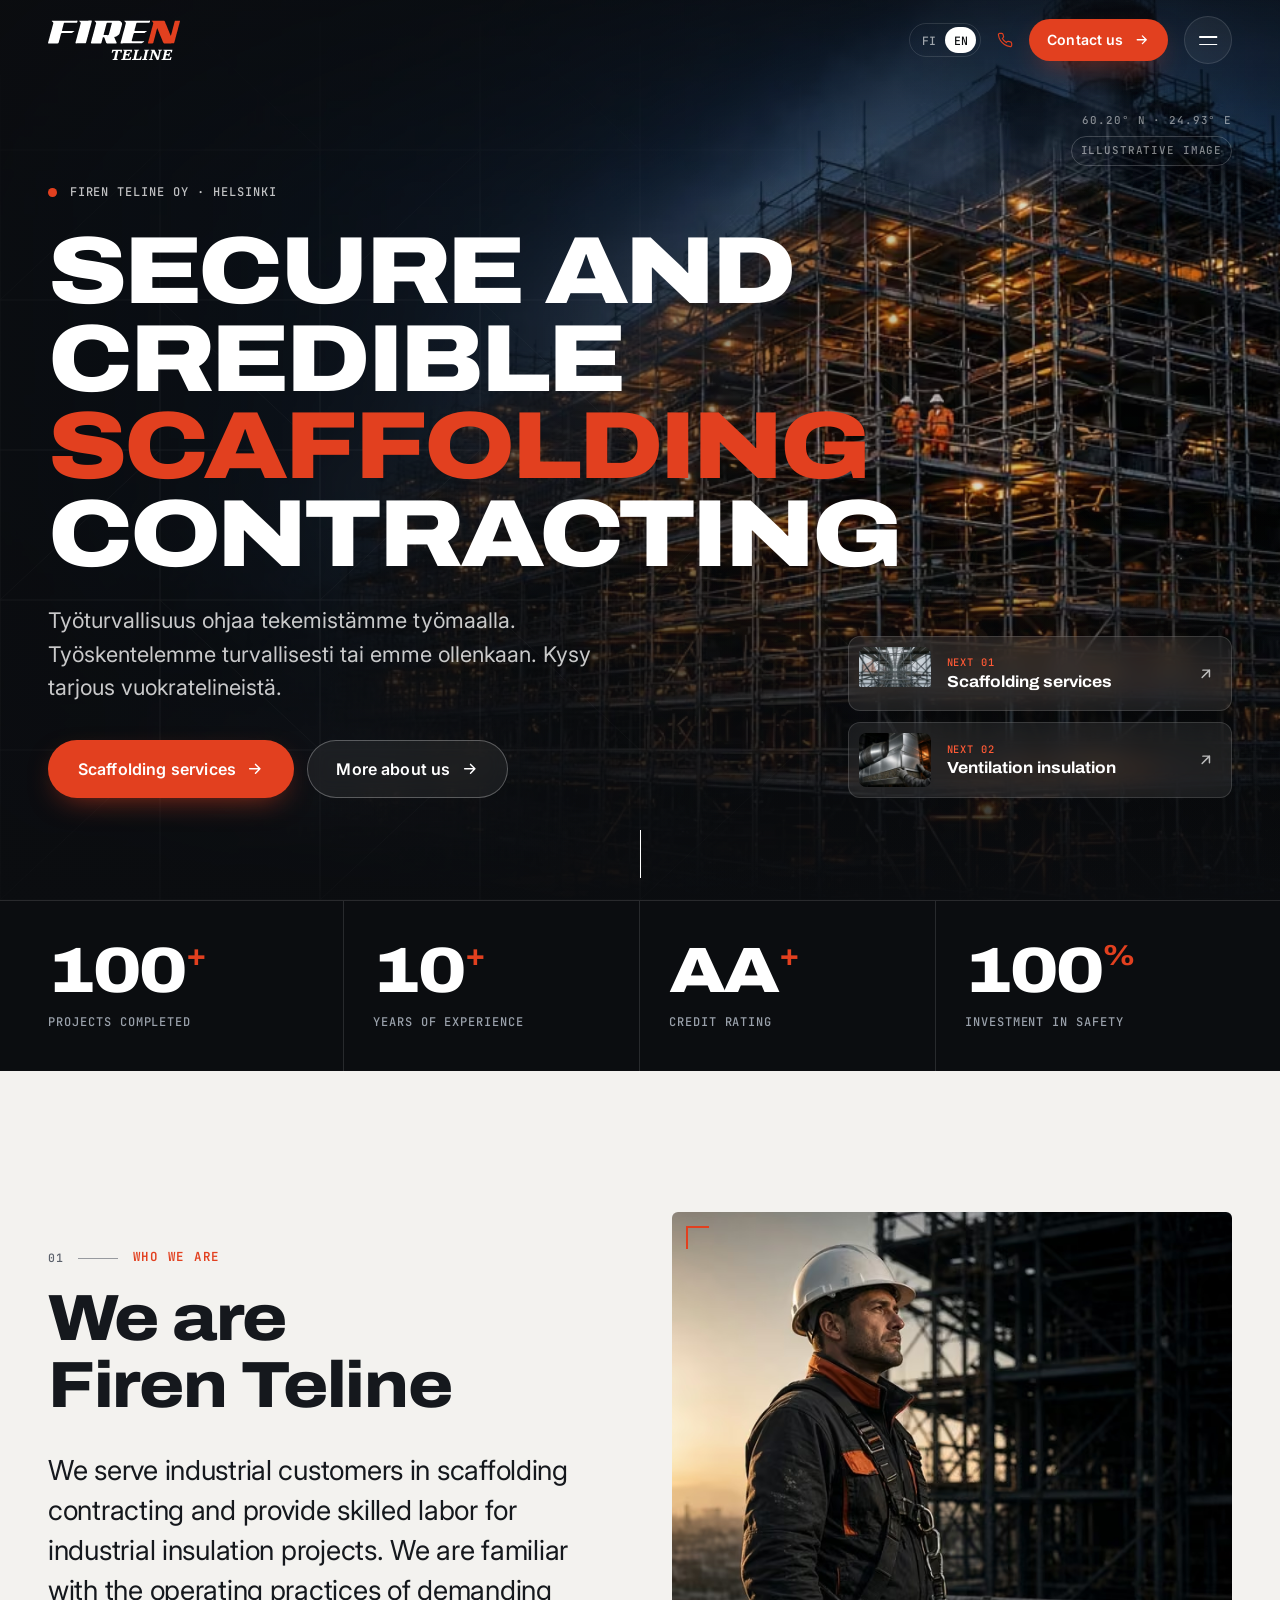
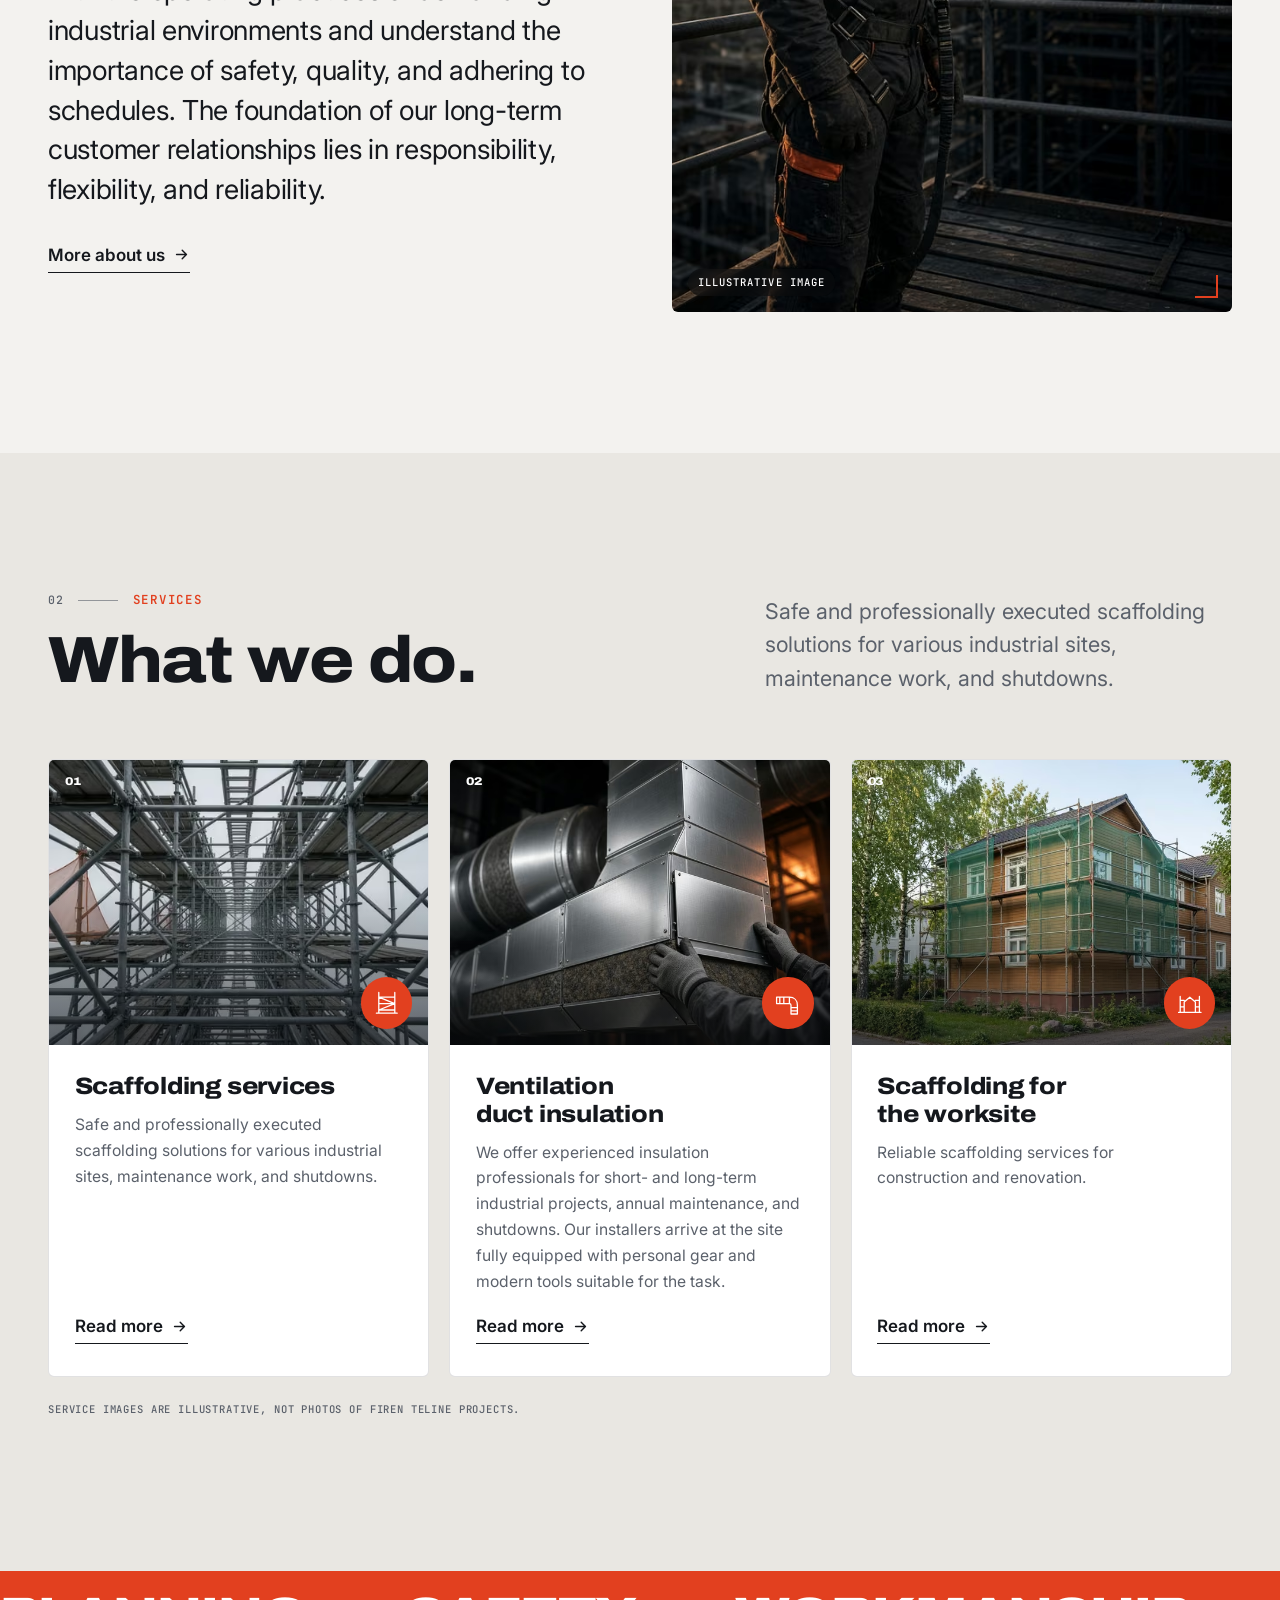
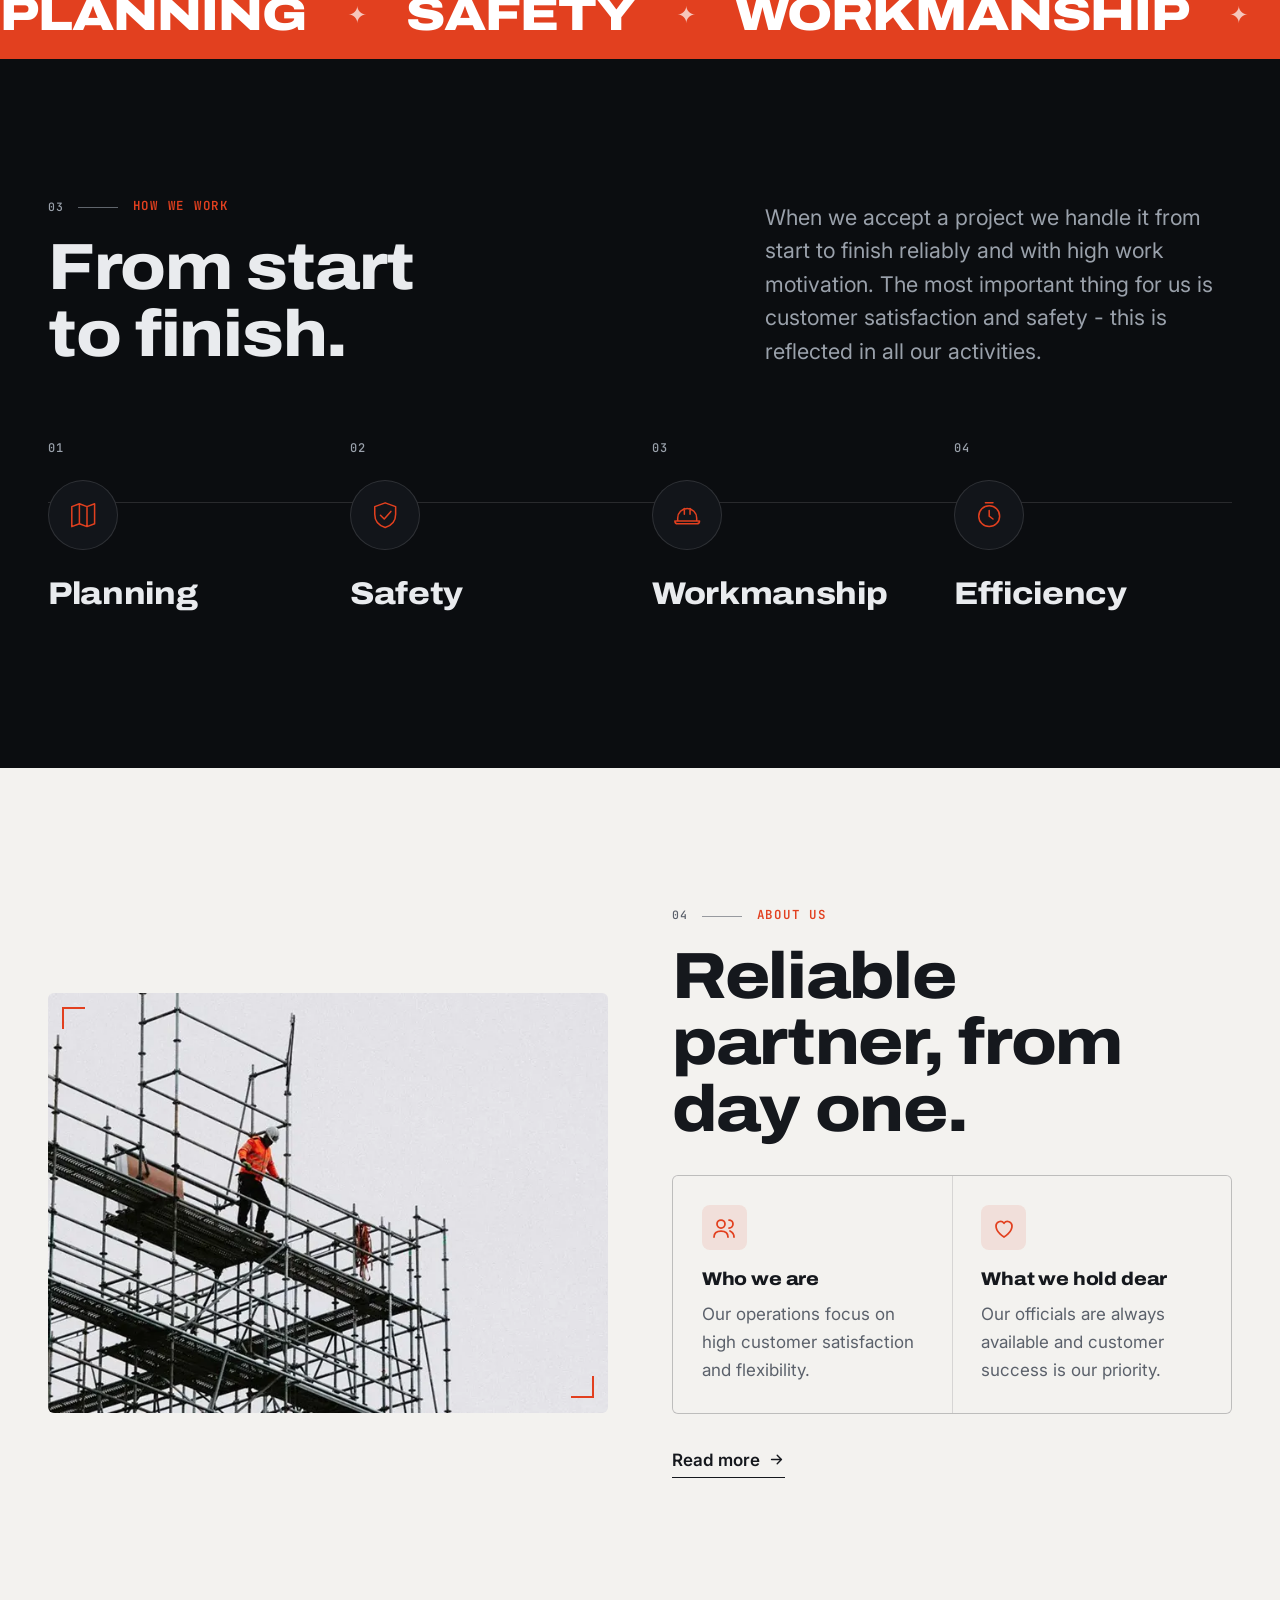
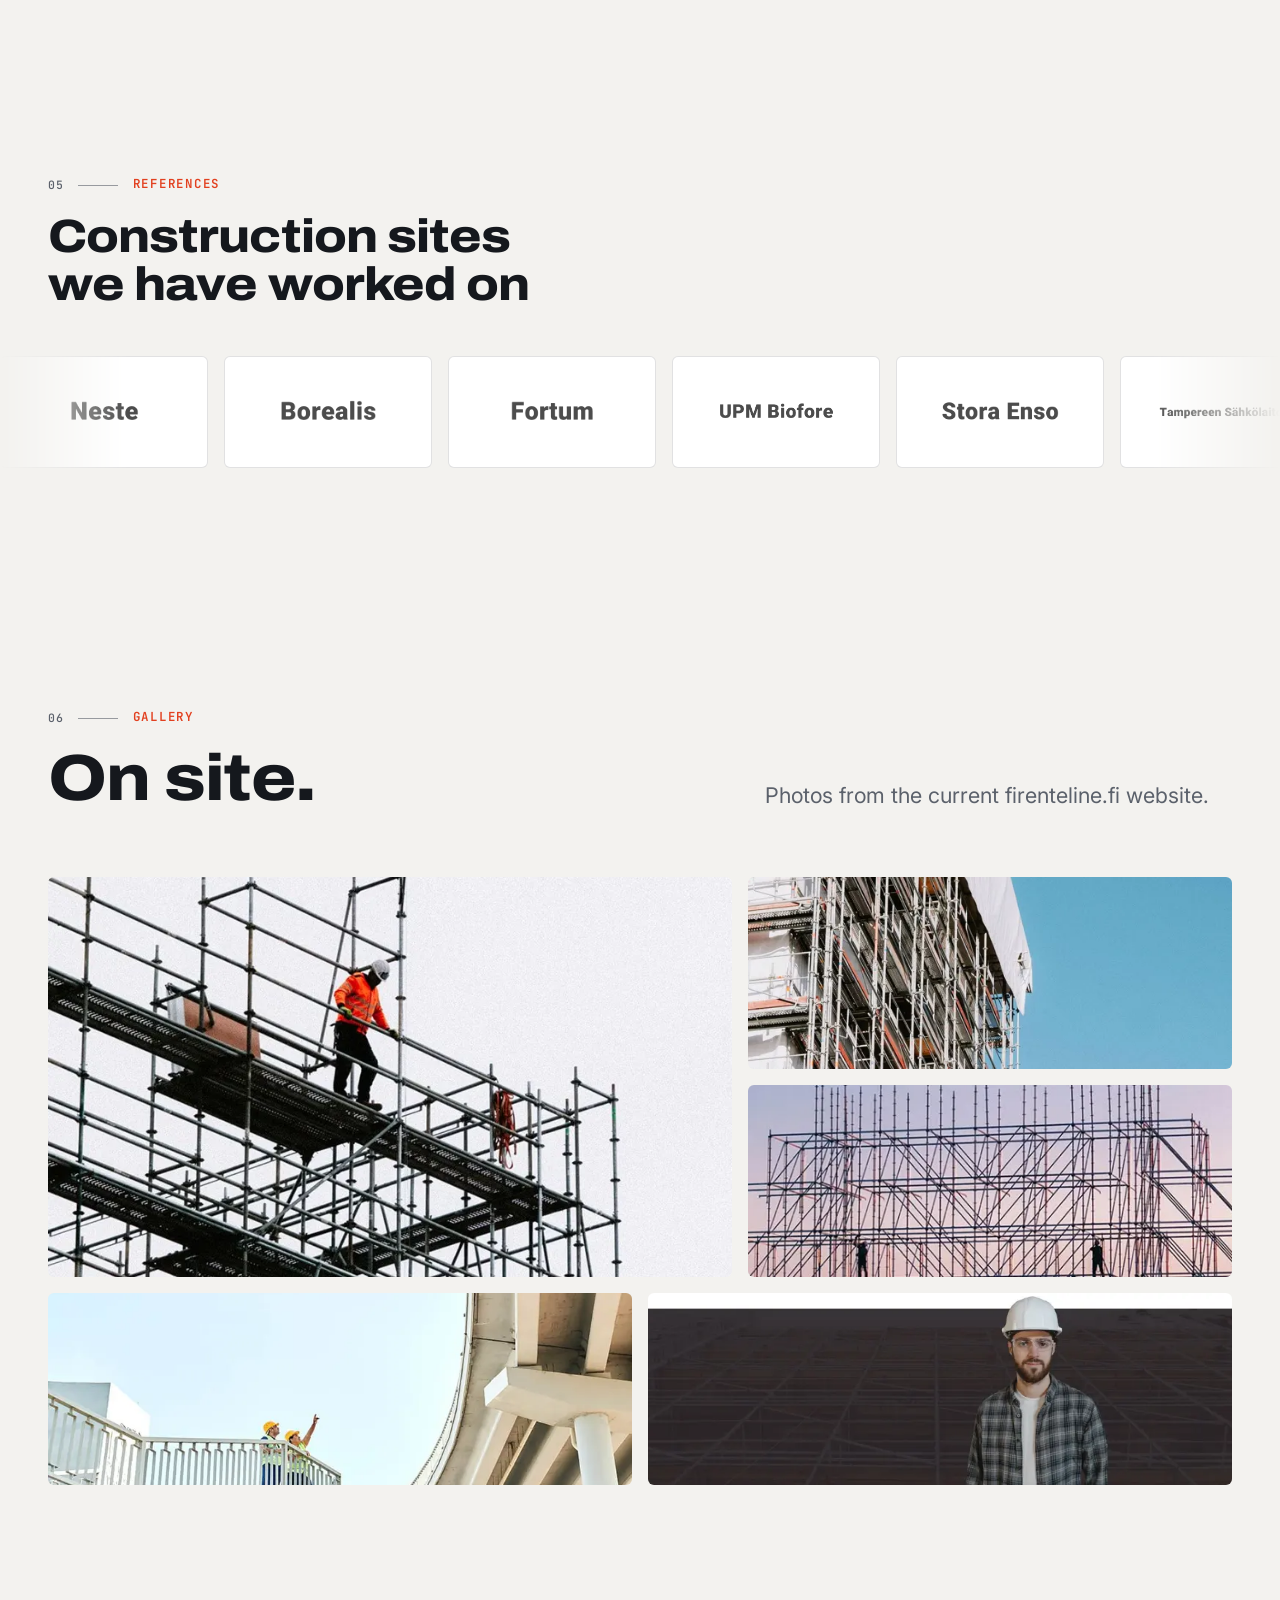
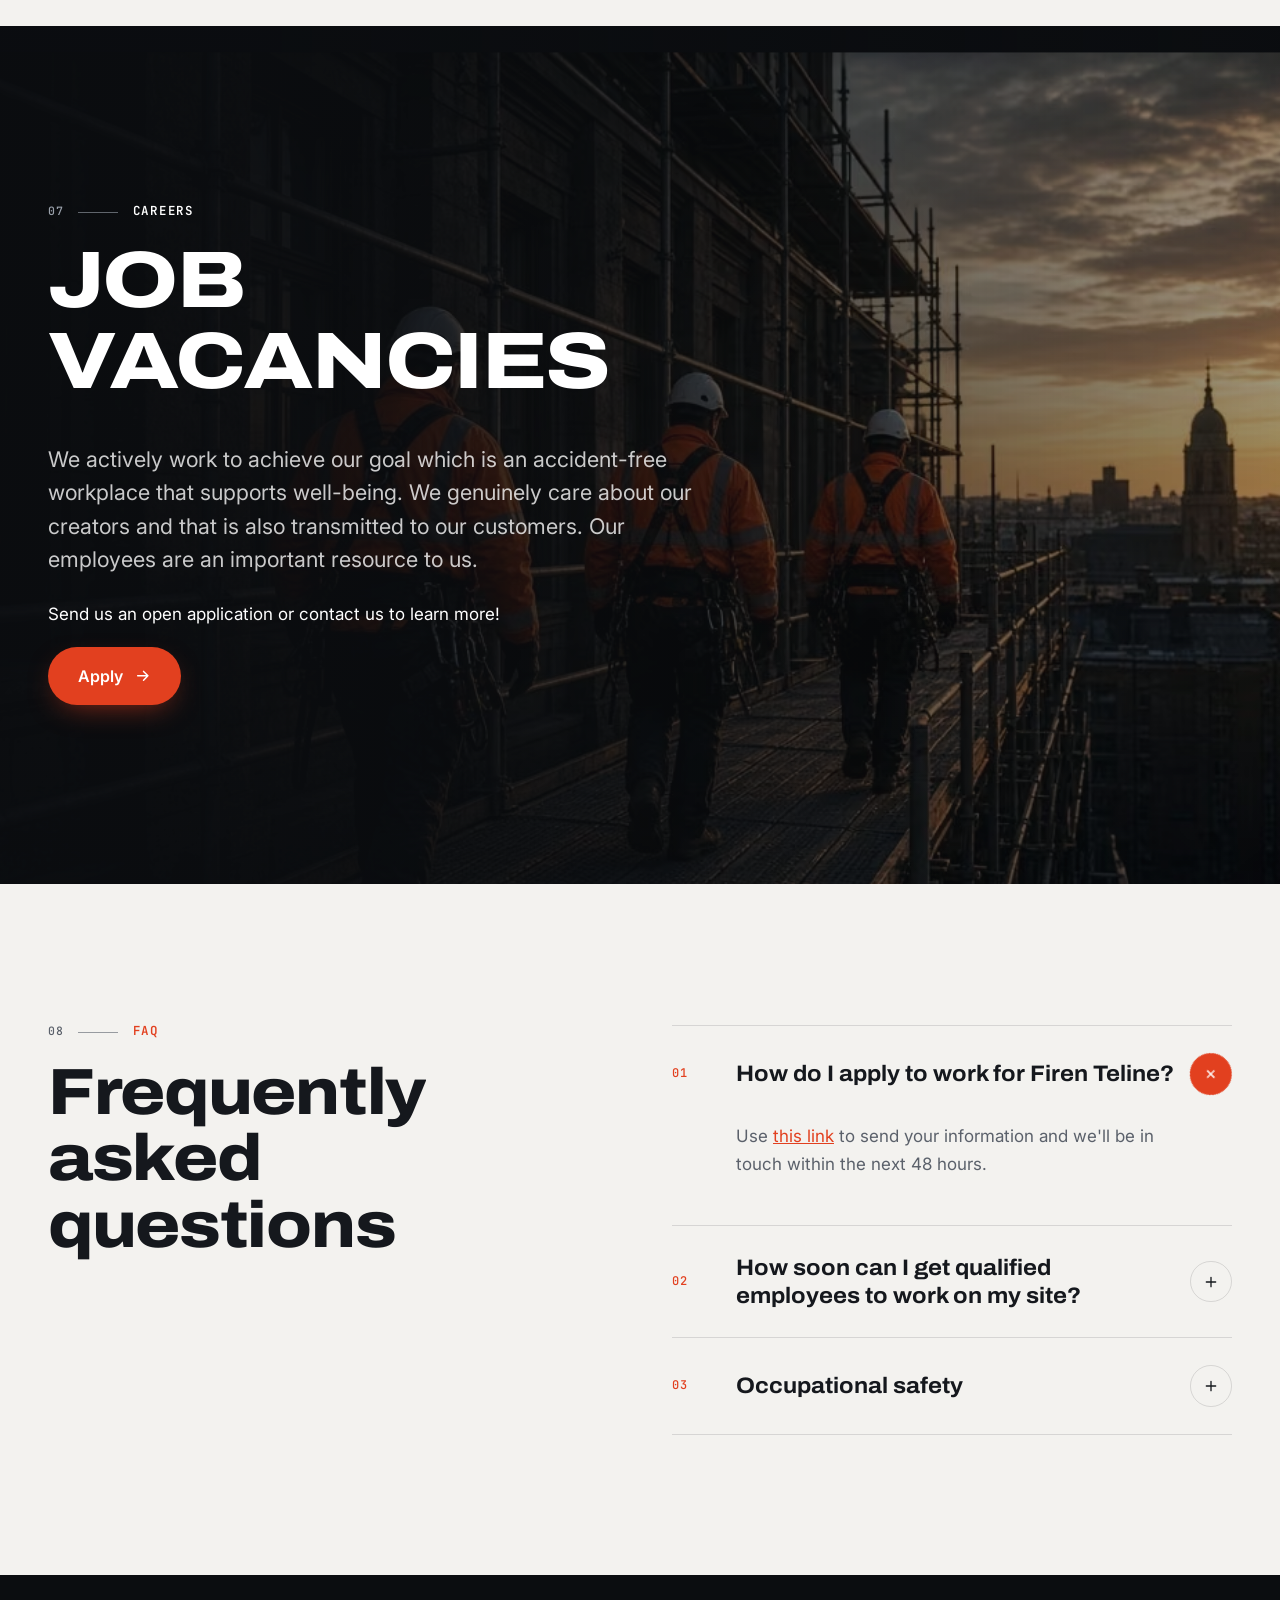
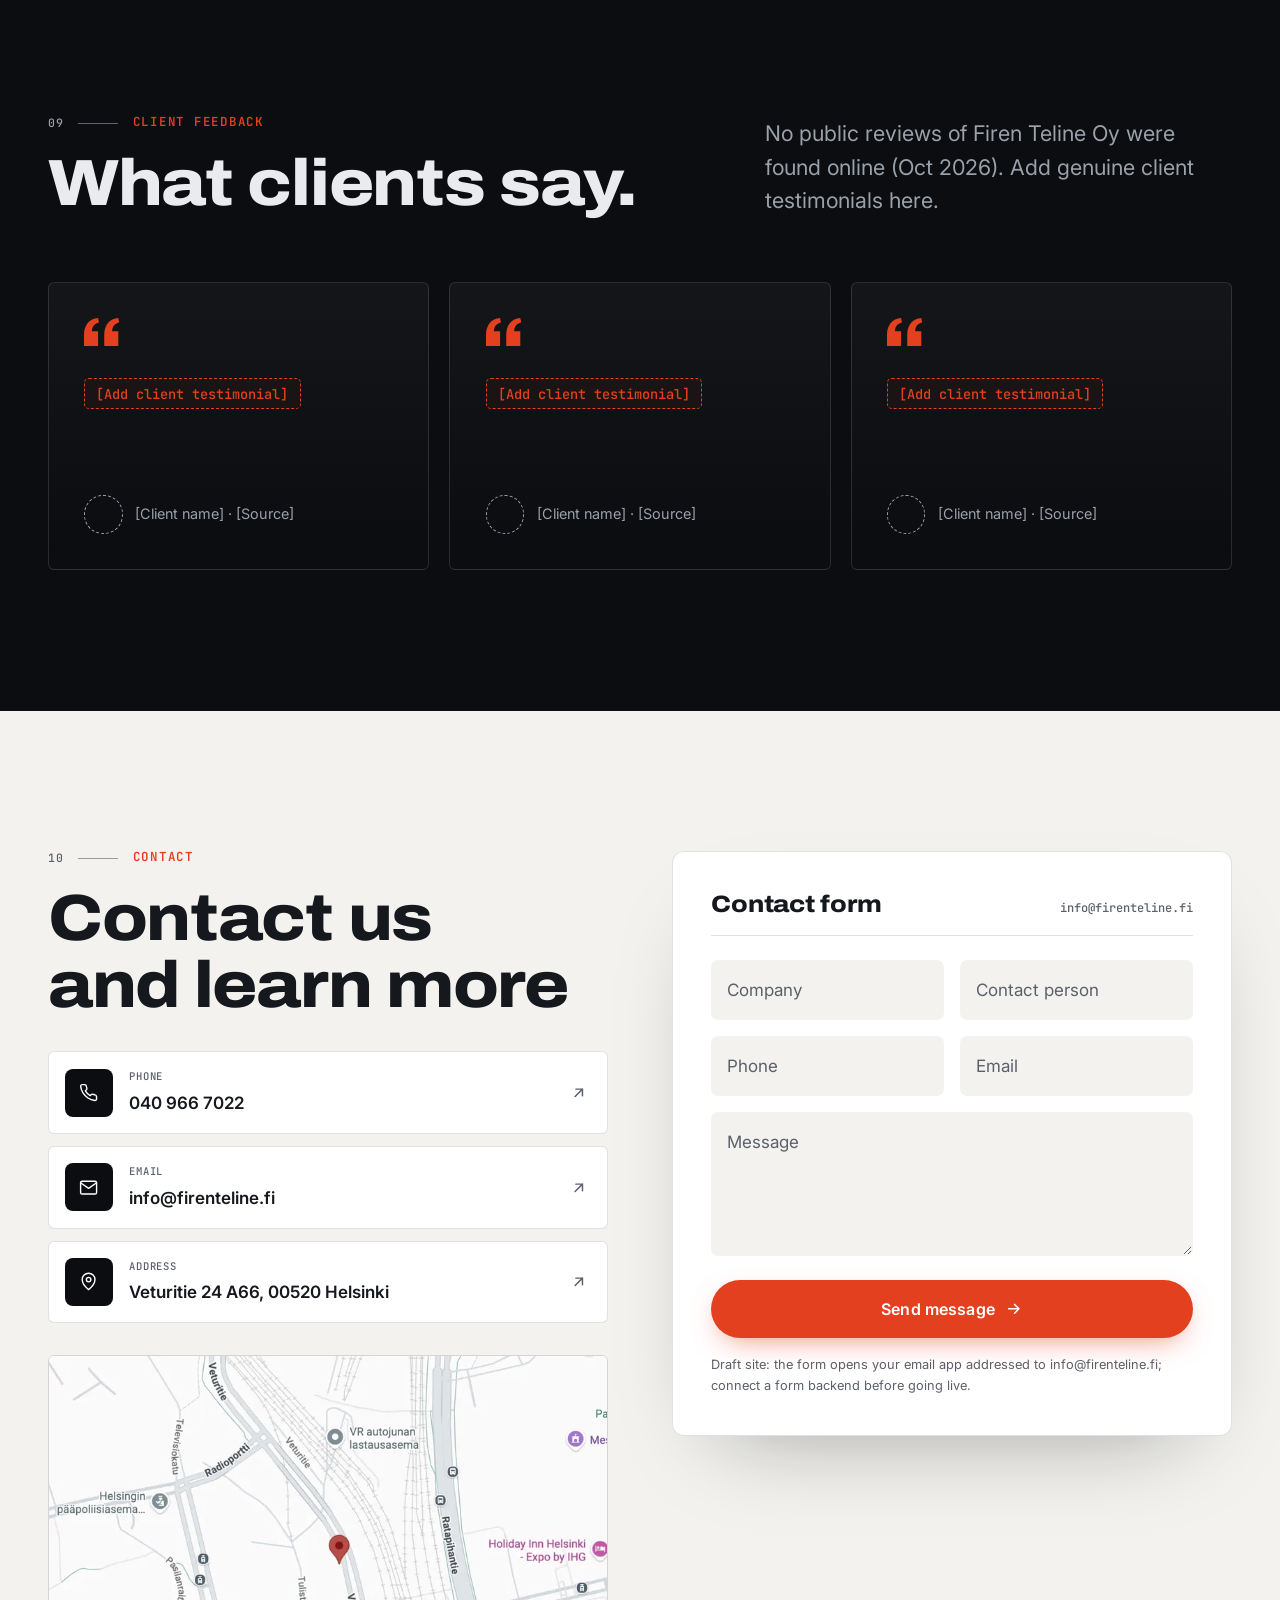
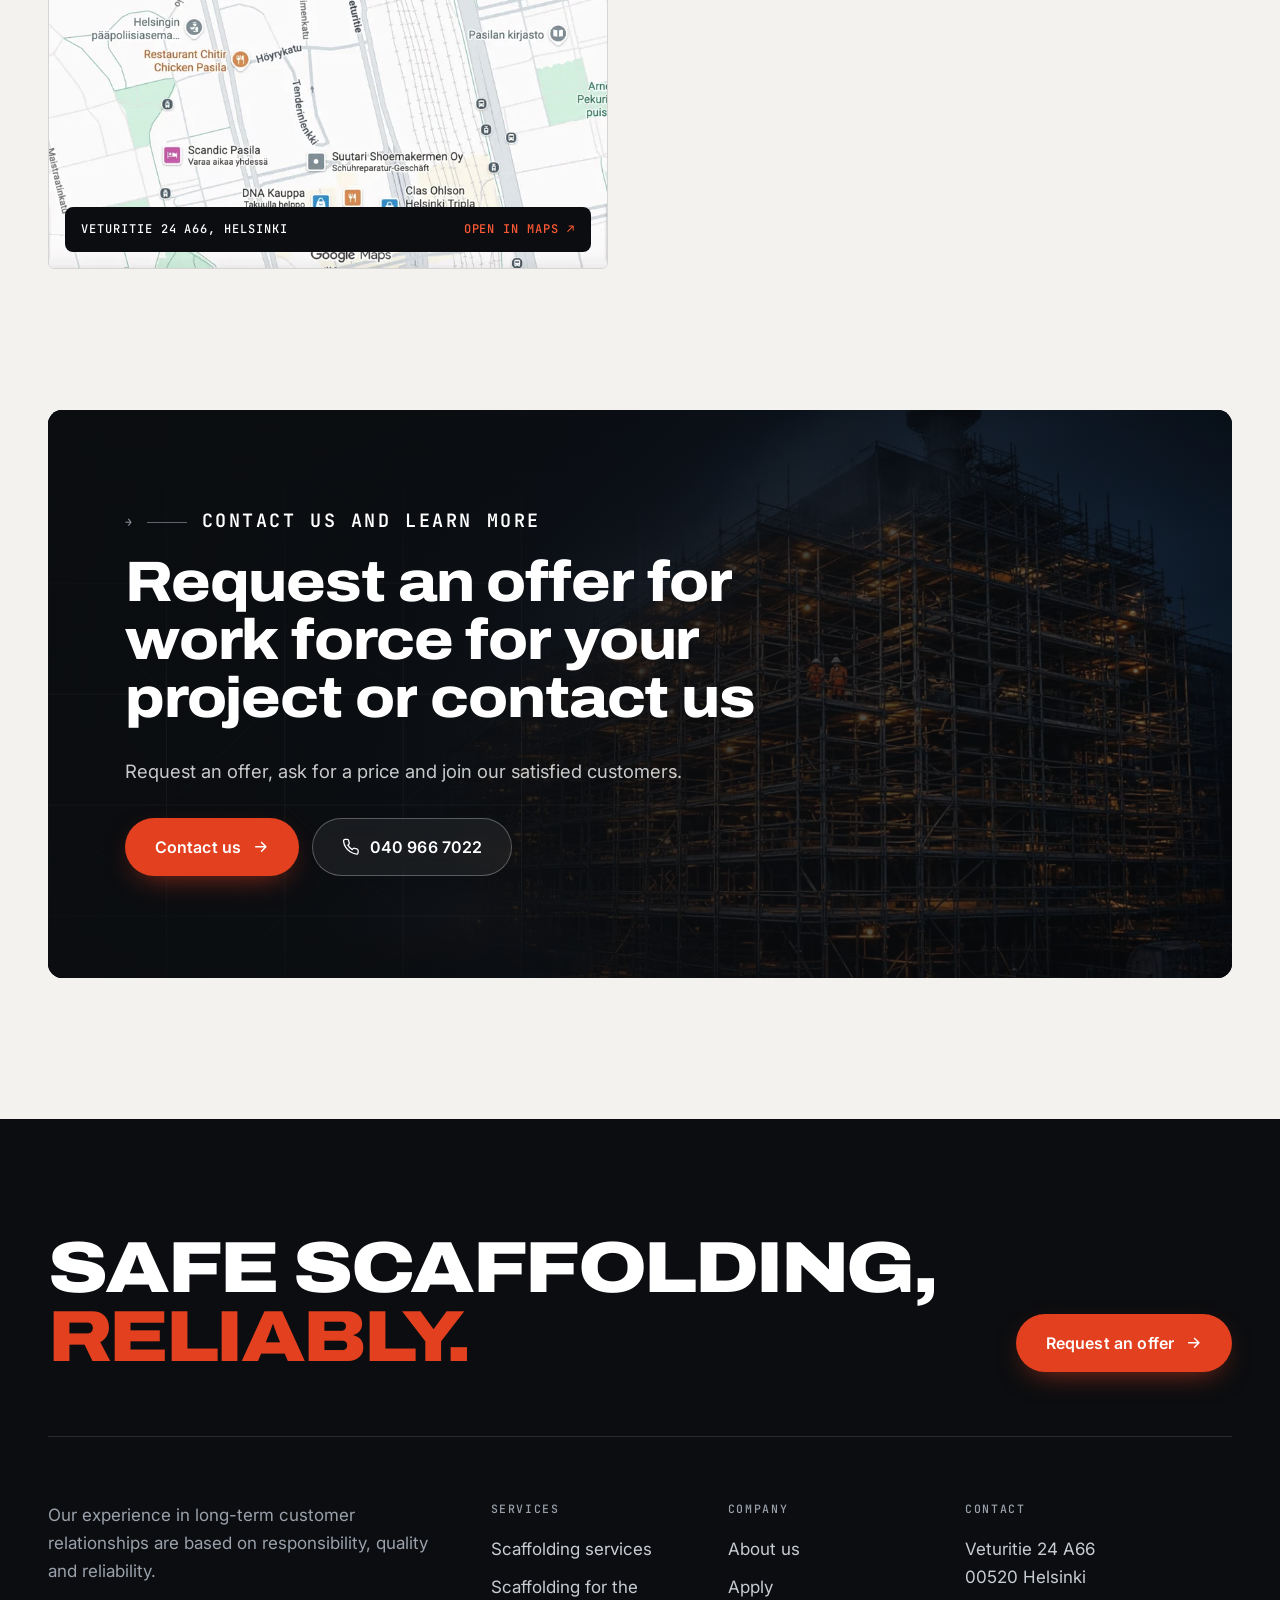
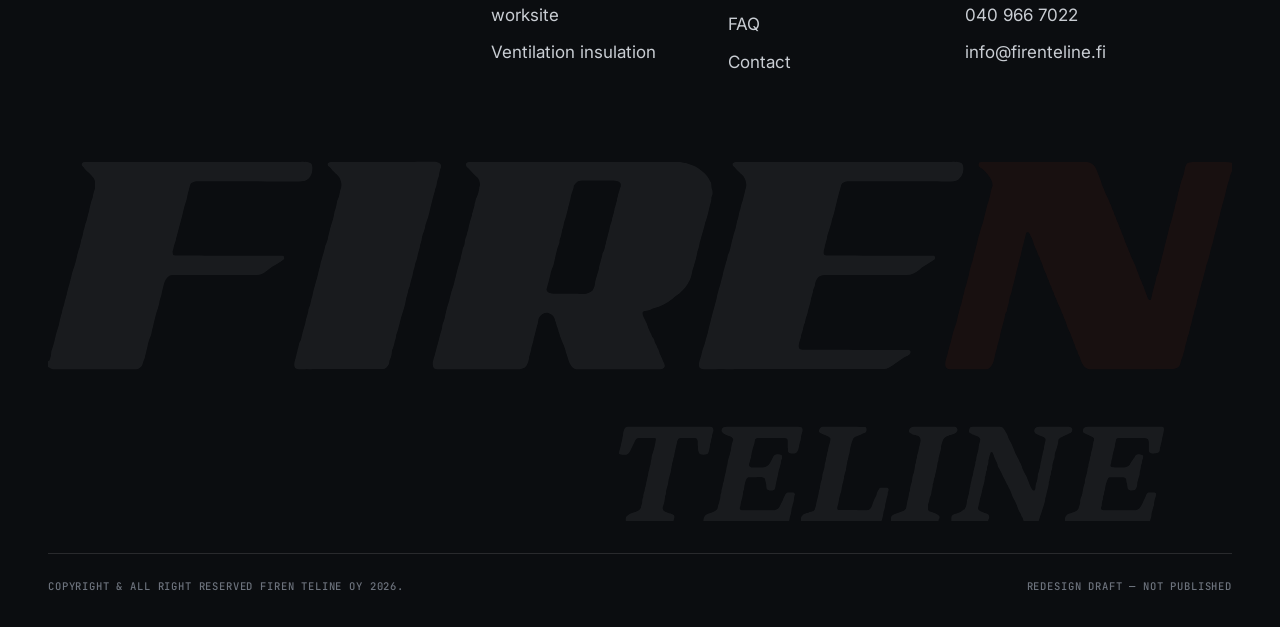
==== commit 3ed59af7: "Redesign v2: industrial-precision design, SVG logo/icons, AVIF/WebP picture sets up to 7680w" ====
--- a/index.html
+++ b/index.html
@@ -1,51 +1,49 @@
-<!doctype html><html lang="en"><head><meta charset="utf-8"><meta name="viewport" content="width=device-width,initial-scale=1">
-<title>Firen Teline Oy – Secure and credible scaffolding contracting</title><meta name="description" content="We serve industrial customers in scaffolding contracting and provide skilled labor for industrial insulation projects. Helsinki."><meta name="theme-color" content="#0e1013"><meta name="robots" content="noindex, nofollow">
+<!doctype html><html lang="en"><head><meta charset="utf-8"><meta name="viewport" content="width=device-width,initial-scale=1,viewport-fit=cover">
+<title>Firen Teline Oy – Secure and credible scaffolding contracting</title><meta name="description" content="We serve industrial customers in scaffolding contracting and provide skilled labor for industrial insulation projects. Helsinki."><meta name="theme-color" content="#0b0d10"><meta name="robots" content="noindex, nofollow"><meta name="color-scheme" content="dark light">
 <meta property="og:type" content="website"><meta property="og:site_name" content="Firen Teline Oy"><meta property="og:title" content="Firen Teline Oy – Secure and credible scaffolding contracting"><meta property="og:description" content="We serve industrial customers in scaffolding contracting and provide skilled labor for industrial insulation projects. Helsinki."><meta property="og:image" content="assets/img/og.jpg"><meta name="twitter:card" content="summary_large_image">
 <link rel="icon" href="favicon.svg" type="image/svg+xml"><link rel="alternate" hreflang="en" href="index.html"><link rel="alternate" hreflang="fi" href="fi/index.html">
-<link rel="preconnect" href="https://fonts.googleapis.com"><link rel="preconnect" href="https://fonts.gstatic.com" crossorigin>
-<link href="https://fonts.googleapis.com/css2?family=Archivo:wght@600;700;800&family=Inter:wght@400;500;600;700&display=swap" rel="stylesheet">
-<link rel="stylesheet" href="css/style.css"></head><body>
-<a class="skip" href="#main">Skip to content</a>
-<div class="topbar"><div class="wrap"><div class="l"><span><svg viewBox="0 0 24 24" fill="none" stroke="currentColor" stroke-width="2" stroke-linecap="round" stroke-linejoin="round"><path d="M22 16.9v3a2 2 0 0 1-2.2 2 19.8 19.8 0 0 1-8.6-3.1 19.5 19.5 0 0 1-6-6A19.8 19.8 0 0 1 2.1 4.2 2 2 0 0 1 4.1 2h3a2 2 0 0 1 2 1.7c.1.9.4 1.8.7 2.7a2 2 0 0 1-.5 2.1L8 9.8a16 16 0 0 0 6 6l1.3-1.3a2 2 0 0 1 2.1-.4c.9.3 1.8.6 2.7.7a2 2 0 0 1 1.7 2z"/></svg><a href="tel:+358409667022">040 966 7022</a></span><span class="hide-m"><svg viewBox="0 0 24 24" fill="none" stroke="currentColor" stroke-width="2" stroke-linecap="round" stroke-linejoin="round"><rect x="2" y="4" width="20" height="16" rx="2"/><path d="m22 6-10 7L2 6"/></svg><a href="mailto:info@firenteline.fi">info@firenteline.fi</a></span><span class="hide-m"><svg viewBox="0 0 24 24" fill="none" stroke="currentColor" stroke-width="2" stroke-linecap="round" stroke-linejoin="round"><path d="M12 22s8-6.1 8-12.5A8 8 0 0 0 4 9.5C4 15.9 12 22 12 22z"/><circle cx="12" cy="9.5" r="2.8"/></svg>Veturitie 24 A66, 00520 Helsinki</span></div>
-<nav class="lang" aria-label="Language"><a href="fi/index.html" hreflang="fi">FI</a><a href="index.html" hreflang="en" aria-current=true>EN</a></nav></div></div>
-<header class="site"><div class="wrap"><a class="logo" href="index.html" aria-label="Firen Teline – front page"><img src="assets/img/firenteline-logo-vari.png" alt="Firen Teline" width="150" height="46"></a>
-<nav class="main" aria-label="Main"><ul><li><a href="index.html" aria-current=page>Front page</a></li><li><a href="telinepalvelut.html">Scaffolding services</a></li><li><a href="telineettyomaalle.html">Scaffolding for the worksite</a></li><li><a href="muut-palvelut.html">Ventilation insulation</a></li><li><a href="tyonhakijalle.html">Applications</a></li><li><a href="meista.html">About us</a></li><li><a class="btn btn-red" href="ota-yhteytta.html">Contact us <svg viewBox="0 0 24 24" fill="none" stroke="currentColor" stroke-width="2" stroke-linecap="round" stroke-linejoin="round"><path d="M5 12h14M13 6l6 6-6 6"/></svg></a></li><li class="m-only">Call <a href="tel:+358409667022">040 966 7022</a></li></ul></nav>
-<button class="burger" aria-label="Menu" aria-expanded="false"><span></span><span></span><span></span></button></div></header>
-<main id="main"><section class="hero" style="padding:0"><div class="media"><img src="assets/img/gen-hero-1280.webp" srcset="assets/img/gen-hero-1280.webp 1280w, assets/img/gen-hero-2560.webp 2560w" sizes="100vw" alt="" fetchpriority=high data-parallax=.12></div><svg class="lines" viewBox="0 0 400 800" fill="none" stroke="#fff" stroke-width="1.5" aria-hidden="true"><g><path d="M40 0V800"/><path d="M160 0V800"/><path d="M280 0V800"/><path d="M400 0V800"/><path d="M0 60H400"/><path d="M0 180H400"/><path d="M0 300H400"/><path d="M0 420H400"/><path d="M0 540H400"/><path d="M0 660H400"/><path d="M0 780H400"/><path d="M40 60L160 180"/><path d="M280 60L400 180"/><path d="M40 300L160 420"/><path d="M280 300L400 420"/><path d="M40 540L160 660"/><path d="M280 540L400 660"/><path d="M160 180L40 300"/><path d="M400 180L280 300"/><path d="M160 420L40 540"/><path d="M400 420L280 540"/><path d="M160 660L40 780"/><path d="M400 660L280 780"/></g></svg>
-<div class="wrap"><span class="eyebrow">Firen Teline Oy · Helsinki</span><h1>Secure and credible <span class="accent">scaffolding</span> contracting</h1><p class="lead">Työturvallisuus ohjaa tekemistämme työmaalla. Työskentelemme turvallisesti tai emme ollenkaan. Kysy tarjous vuokratelineistä.</p><div class="ctas"><a class="btn btn-red" href="telinepalvelut.html">Scaffolding services <svg viewBox="0 0 24 24" fill="none" stroke="currentColor" stroke-width="2" stroke-linecap="round" stroke-linejoin="round"><path d="M5 12h14M13 6l6 6-6 6"/></svg></a><a class="btn btn-glass" href="meista.html">More about us <svg viewBox="0 0 24 24" fill="none" stroke="currentColor" stroke-width="2" stroke-linecap="round" stroke-linejoin="round"><path d="M5 12h14M13 6l6 6-6 6"/></svg></a></div></div><div class="scroll" aria-hidden="true"></div></section><div class="statsbar"><div class="wrap"><div class="inner reveal">
-<div class="s"><b><span data-count="100">100</span><sup>+</sup></b><span>Projects completed</span></div>
-<div class="s"><b><span data-count="10">10</span><sup>+</sup></b><span>Years of experience</span></div>
-<div class="s"><b>AA<sup>+</sup></b><span>Credit rating</span></div>
-<div class="s"><b><span data-count="100">100</span><sup>%</sup></b><span>Investment in safety</span></div></div></div></div>
-<section><div class="wrap split"><div class="reveal"><span class="eyebrow">Who we are</span><h2>We are Firen Teline</h2><p class="lead">We serve industrial customers in scaffolding contracting and provide skilled labor for industrial insulation projects. We are familiar with the operating practices of demanding industrial environments and understand the importance of safety, quality, and adhering to schedules. The foundation of our long-term customer relationships lies in responsibility, flexibility, and reliability.</p>
-<a class="link" href="meista.html">More about us <svg viewBox="0 0 24 24" fill="none" stroke="currentColor" stroke-width="2" stroke-linecap="round" stroke-linejoin="round"><path d="M5 12h14M13 6l6 6-6 6"/></svg></a></div><div class="frame reveal d1"><img src="assets/img/gen-scaffolding-1280.webp" srcset="assets/img/gen-scaffolding-1280.webp 1280w, assets/img/gen-scaffolding-2560.webp 2560w" sizes="(max-width:900px) 100vw, 600px" alt="Scaffolder tightening a coupler (illustrative image)" loading=lazy decoding=async></div></div></section>
-<section class="alt"><div class="wrap"><div class="head reveal"><div><span class="eyebrow">Services</span><h2>What we do.</h2></div><p class="lead">Safe and professionally executed scaffolding solutions for various industrial sites, maintenance work, and shutdowns.</p></div>
+<link rel="preconnect" href="https://fonts.googleapis.com"><link rel="preconnect" href="https://fonts.gstatic.com" crossorigin><link href="https://fonts.googleapis.com/css2?family=Archivo:wdth,wght@62..125,500..900&family=Inter:wght@400;500;600;700&family=JetBrains+Mono:wght@400;500&display=swap" rel="stylesheet">
+<link rel="stylesheet" href="css/style.css"><script>document.documentElement.classList.add("js")</script></head><body>
+<a class="skip" href="#main">Skip to content</a><div class="progress" aria-hidden="true"></div>
+<header class="site"><div class="wrap bar"><a class="logo" href="index.html" aria-label="Firen Teline – front page"><img src="assets/img/logo-light.svg" alt="Firen Teline" width="132" height="41"></a>
+<nav class="main" aria-label="Main"><ul><li><a href="index.html" aria-current=page>Front page</a></li><li><a href="telinepalvelut.html">Scaffolding services</a></li><li><a href="telineettyomaalle.html">Scaffolding for the worksite</a></li><li><a href="muut-palvelut.html">Ventilation insulation</a></li><li><a href="tyonhakijalle.html">Applications</a></li><li><a href="meista.html">About us</a></li></ul></nav>
+<div class="hdr-r"><nav class="lang" aria-label="Language"><a href="fi/index.html" hreflang="fi">FI</a><a href="index.html" hreflang="en" aria-current=true>EN</a></nav>
+<a class="hdr-tel" href="tel:+358409667022"><svg viewBox="0 0 24 24" fill="none" stroke="currentColor" stroke-width="1.75" stroke-linecap="round" stroke-linejoin="round" aria-hidden="true"><path d="M22 16.9v3a2 2 0 0 1-2.2 2 19.8 19.8 0 0 1-8.6-3.1 19.5 19.5 0 0 1-6-6A19.8 19.8 0 0 1 2.1 4.2 2 2 0 0 1 4.1 2h3a2 2 0 0 1 2 1.7c.1.9.4 1.8.7 2.7a2 2 0 0 1-.5 2.1L8 9.8a16 16 0 0 0 6 6l1.3-1.3a2 2 0 0 1 2.1-.4c.9.3 1.8.6 2.7.7a2 2 0 0 1 1.7 2z"/></svg><span>040 966 7022</span></a><a class="btn btn-red btn-sm mag" href="ota-yhteytta.html"><span>Contact us</span> <svg viewBox="0 0 24 24" fill="none" stroke="currentColor" stroke-width="2" stroke-linecap="round" stroke-linejoin="round" aria-hidden="true"><path d="M5 12h14M13 6l6 6-6 6"/></svg></a>
+<button class="burger" aria-label="Menu" aria-expanded="false" aria-controls="menu"><span></span><span></span></button></div></div></header>
+<div class="menu" id="menu" hidden><div class="wrap"><ul class="menu-big"><li><a href="index.html" aria-current=page><span class="mono">01</span>Front page</a></li><li><a href="telinepalvelut.html"><span class="mono">02</span>Scaffolding services</a></li><li><a href="telineettyomaalle.html"><span class="mono">03</span>Scaffolding for the worksite</a></li><li><a href="muut-palvelut.html"><span class="mono">04</span>Ventilation insulation</a></li><li><a href="tyonhakijalle.html"><span class="mono">05</span>Applications</a></li><li><a href="meista.html"><span class="mono">06</span>About us</a></li></ul><div class="menu-info"><a href="tel:+358409667022"><svg viewBox="0 0 24 24" fill="none" stroke="currentColor" stroke-width="1.75" stroke-linecap="round" stroke-linejoin="round" aria-hidden="true"><path d="M22 16.9v3a2 2 0 0 1-2.2 2 19.8 19.8 0 0 1-8.6-3.1 19.5 19.5 0 0 1-6-6A19.8 19.8 0 0 1 2.1 4.2 2 2 0 0 1 4.1 2h3a2 2 0 0 1 2 1.7c.1.9.4 1.8.7 2.7a2 2 0 0 1-.5 2.1L8 9.8a16 16 0 0 0 6 6l1.3-1.3a2 2 0 0 1 2.1-.4c.9.3 1.8.6 2.7.7a2 2 0 0 1 1.7 2z"/></svg>040 966 7022</a><a href="mailto:info@firenteline.fi"><svg viewBox="0 0 24 24" fill="none" stroke="currentColor" stroke-width="1.75" stroke-linecap="round" stroke-linejoin="round" aria-hidden="true"><rect x="2" y="4" width="20" height="16" rx="2"/><path d="m22 6-10 7L2 6"/></svg>info@firenteline.fi</a><a href="https://www.google.com/maps/search/?api=1&query=Veturitie+24+A+66,+00520+Helsinki" target="_blank" rel="noopener"><svg viewBox="0 0 24 24" fill="none" stroke="currentColor" stroke-width="1.75" stroke-linecap="round" stroke-linejoin="round" aria-hidden="true"><path d="M12 22s8-6.1 8-12.5A8 8 0 0 0 4 9.5C4 15.9 12 22 12 22z"/><circle cx="12" cy="9.5" r="2.8"/></svg>Veturitie 24 A66, 00520 Helsinki</a></div></div></div>
+<main id="main"><section class="hero hero-home"><div class="hero-media"><picture data-parallax=.18><source type="image/avif" srcset="assets/img/v2-hero-640.avif 640w, assets/img/v2-hero-960.avif 960w, assets/img/v2-hero-1280.avif 1280w, assets/img/v2-hero-1920.avif 1920w, assets/img/v2-hero-2560.avif 2560w, assets/img/v2-hero-3840.avif 3840w, assets/img/v2-hero-5120.avif 5120w, assets/img/v2-hero-7680.avif 7680w" sizes="100vw"><source type="image/webp" srcset="assets/img/v2-hero-640.webp 640w, assets/img/v2-hero-960.webp 960w, assets/img/v2-hero-1280.webp 1280w, assets/img/v2-hero-1920.webp 1920w, assets/img/v2-hero-2560.webp 2560w, assets/img/v2-hero-3840.webp 3840w, assets/img/v2-hero-5120.webp 5120w, assets/img/v2-hero-7680.webp 7680w" sizes="100vw"><img src="assets/img/v2-hero-1280.webp" width="1280" height="720" alt="" fetchpriority="high" decoding="async"></picture></div><div class="hero-shade"></div><svg class="bp" viewBox="0 0 1600 900" preserveAspectRatio="xMidYMid slice" aria-hidden="true"><g stroke="currentColor" stroke-width="1" fill="none" vector-effect="non-scaling-stroke"><path d="M0 0V900"/><path d="M160 0V900"/><path d="M320 0V900"/><path d="M480 0V900"/><path d="M640 0V900"/><path d="M800 0V900"/><path d="M960 0V900"/><path d="M1120 0V900"/><path d="M1280 0V900"/><path d="M1440 0V900"/><path d="M1600 0V900"/><path d="M0 0H1600"/><path d="M0 150H1600"/><path d="M0 300H1600"/><path d="M0 450H1600"/><path d="M0 600H1600"/><path d="M0 750H1600"/><path d="M0 900H1600"/></g><g stroke="currentColor" stroke-width="1" fill="none" opacity=".55"><path d="M0 0l160 150"/><path d="M0 300l160 150"/><path d="M0 600l160 150"/><path d="M320 0l160 150"/><path d="M320 300l160 150"/><path d="M320 600l160 150"/><path d="M640 0l160 150"/><path d="M640 300l160 150"/><path d="M640 600l160 150"/><path d="M960 0l160 150"/><path d="M960 300l160 150"/><path d="M960 600l160 150"/><path d="M1280 0l160 150"/><path d="M1280 300l160 150"/><path d="M1280 600l160 150"/><path d="M320 150l-160 150"/><path d="M320 450l-160 150"/><path d="M320 750l-160 150"/><path d="M640 150l-160 150"/><path d="M640 450l-160 150"/><path d="M640 750l-160 150"/><path d="M960 150l-160 150"/><path d="M960 450l-160 150"/><path d="M960 750l-160 150"/><path d="M1280 150l-160 150"/><path d="M1280 450l-160 150"/><path d="M1280 750l-160 150"/><path d="M1600 150l-160 150"/><path d="M1600 450l-160 150"/><path d="M1600 750l-160 150"/></g></svg>
+<div class="wrap hero-in"><p class="kicker mono"><i></i>Firen Teline Oy · Helsinki</p><h1 class="display" data-split>Secure and credible <em>scaffolding</em> contracting</h1><p class="lead">Työturvallisuus ohjaa tekemistämme työmaalla. Työskentelemme turvallisesti tai emme ollenkaan. Kysy tarjous vuokratelineistä.</p><div class="ctas"><a class="btn btn-red btn-lg mag" href="telinepalvelut.html"><span>Scaffolding services</span> <svg viewBox="0 0 24 24" fill="none" stroke="currentColor" stroke-width="2" stroke-linecap="round" stroke-linejoin="round" aria-hidden="true"><path d="M5 12h14M13 6l6 6-6 6"/></svg></a><a class="btn btn-glass btn-lg mag" href="meista.html"><span>More about us</span> <svg viewBox="0 0 24 24" fill="none" stroke="currentColor" stroke-width="2" stroke-linecap="round" stroke-linejoin="round" aria-hidden="true"><path d="M5 12h14M13 6l6 6-6 6"/></svg></a></div></div>
+<div class="hero-next"><a href="telinepalvelut.html" class="nx"><span class="nx-img"><picture><source type="image/avif" srcset="assets/img/v2-grid-640.avif 640w, assets/img/v2-grid-960.avif 960w, assets/img/v2-grid-1280.avif 1280w, assets/img/v2-grid-1920.avif 1920w, assets/img/v2-grid-2560.avif 2560w, assets/img/v2-grid-3840.avif 3840w, assets/img/v2-grid-5120.avif 5120w, assets/img/v2-grid-7680.avif 7680w" sizes="160px"><source type="image/webp" srcset="assets/img/v2-grid-640.webp 640w, assets/img/v2-grid-960.webp 960w, assets/img/v2-grid-1280.webp 1280w, assets/img/v2-grid-1920.webp 1920w, assets/img/v2-grid-2560.webp 2560w, assets/img/v2-grid-3840.webp 3840w, assets/img/v2-grid-5120.webp 5120w, assets/img/v2-grid-7680.webp 7680w" sizes="160px"><img src="assets/img/v2-grid-1280.webp" width="1280" height="720" alt="" loading="lazy" decoding="async"></picture></span><span class="nx-t"><span class="mono">Next 01</span>Scaffolding services</span><svg viewBox="0 0 24 24" fill="none" stroke="currentColor" stroke-width="2" stroke-linecap="round" stroke-linejoin="round" aria-hidden="true"><path d="M7 17 17 7M8 7h9v9"/></svg></a><a href="muut-palvelut.html" class="nx"><span class="nx-img"><picture><source type="image/avif" srcset="assets/img/v2-duct-640.avif 640w, assets/img/v2-duct-960.avif 960w, assets/img/v2-duct-1280.avif 1280w, assets/img/v2-duct-1920.avif 1920w, assets/img/v2-duct-2560.avif 2560w, assets/img/v2-duct-3840.avif 3840w, assets/img/v2-duct-5120.avif 5120w, assets/img/v2-duct-7680.avif 7680w" sizes="160px"><source type="image/webp" srcset="assets/img/v2-duct-640.webp 640w, assets/img/v2-duct-960.webp 960w, assets/img/v2-duct-1280.webp 1280w, assets/img/v2-duct-1920.webp 1920w, assets/img/v2-duct-2560.webp 2560w, assets/img/v2-duct-3840.webp 3840w, assets/img/v2-duct-5120.webp 5120w, assets/img/v2-duct-7680.webp 7680w" sizes="160px"><img src="assets/img/v2-duct-1280.webp" width="1280" height="960" alt="" loading="lazy" decoding="async"></picture></span><span class="nx-t"><span class="mono">Next 02</span>Ventilation insulation</span><svg viewBox="0 0 24 24" fill="none" stroke="currentColor" stroke-width="2" stroke-linecap="round" stroke-linejoin="round" aria-hidden="true"><path d="M7 17 17 7M8 7h9v9"/></svg></a></div><div class="hero-meta mono" aria-hidden="true"><span>60.20° N · 24.93° E</span><span>Illustrative image</span></div><div class="scroll-cue" aria-hidden="true"><span></span></div></section><div class="stats"><div class="wrap"><div class="stats-in"><div class="st reveal d0"><b class="num"><span data-count="100">100</span><sup>+</sup></b><span class="mono">Projects completed</span></div><div class="st reveal d1"><b class="num"><span data-count="10">10</span><sup>+</sup></b><span class="mono">Years of experience</span></div><div class="st reveal d2"><b class="num">AA<sup>+</sup></b><span class="mono">Credit rating</span></div><div class="st reveal d3"><b class="num"><span data-count="100">100</span><sup>%</sup></b><span class="mono">Investment in safety</span></div></div></div></div>
+<section class="intro"><div class="wrap split"><div class="reveal"><div class="sh  reveal"><div class="sh-l"><p class="eyebrow"><span class="mono">01</span>Who we are</p><h2 data-split>We are Firen Teline</h2></div></div><p class="lead big">We serve industrial customers in scaffolding contracting and provide skilled labor for industrial insulation projects. We are familiar with the operating practices of demanding industrial environments and understand the importance of safety, quality, and adhering to schedules. The foundation of our long-term customer relationships lies in responsibility, flexibility, and reliability.</p>
+<a class="link" href="meista.html">More about us <svg viewBox="0 0 24 24" fill="none" stroke="currentColor" stroke-width="2" stroke-linecap="round" stroke-linejoin="round" aria-hidden="true"><path d="M5 12h14M13 6l6 6-6 6"/></svg></a></div><div class="frame reveal d1 tall"><picture><source type="image/avif" srcset="assets/img/v2-scaffolder-640.avif 640w, assets/img/v2-scaffolder-960.avif 960w, assets/img/v2-scaffolder-1280.avif 1280w, assets/img/v2-scaffolder-1920.avif 1920w, assets/img/v2-scaffolder-2560.avif 2560w, assets/img/v2-scaffolder-3840.avif 3840w" sizes="(max-width:900px) 100vw, 45vw"><source type="image/webp" srcset="assets/img/v2-scaffolder-640.webp 640w, assets/img/v2-scaffolder-960.webp 960w, assets/img/v2-scaffolder-1280.webp 1280w, assets/img/v2-scaffolder-1920.webp 1920w, assets/img/v2-scaffolder-2560.webp 2560w, assets/img/v2-scaffolder-3840.webp 3840w" sizes="(max-width:900px) 100vw, 45vw"><img src="assets/img/v2-scaffolder-1280.webp" width="1280" height="1707" alt="Scaffolder in harness on a scaffold deck (illustrative image)" loading="lazy" decoding="async"></picture><span class=tag>Illustrative image</span><span class="corner c1"></span><span class="corner c2"></span></div></div></section>
+<section class="svc-s alt"><div class="wrap"><div class="sh  reveal"><div class="sh-l"><p class="eyebrow"><span class="mono">02</span>Services</p><h2 data-split>What we do.</h2></div><p class=lead>Safe and professionally executed scaffolding solutions for various industrial sites, maintenance work, and shutdowns.</p></div>
 <div class="svc">
-<a class="card reveal" href="telinepalvelut.html"><div class="img"><span class="num">01</span><img src="assets/img/gen-scaffolding-1280.webp" srcset="assets/img/gen-scaffolding-1280.webp 1280w, assets/img/gen-scaffolding-2560.webp 2560w" sizes="(max-width:680px) 100vw, 400px" alt="" loading=lazy decoding=async><div class="ico"><svg viewBox="0 0 32 32" fill="none" stroke="currentColor" stroke-width="2" stroke-linecap="round"><path d="M6 29V3M26 29V3M6 9h20M6 17h20M6 25h20M6 9l20 8M26 17 6 25"/><path d="M3 29h26"/></svg></div></div><div class="body"><h3>Scaffolding services</h3><p>Safe and professionally executed scaffolding solutions for various industrial sites, maintenance work, and shutdowns.</p><span class="link">Read more <svg viewBox="0 0 24 24" fill="none" stroke="currentColor" stroke-width="2" stroke-linecap="round" stroke-linejoin="round"><path d="M5 12h14M13 6l6 6-6 6"/></svg></span></div></a>
-<a class="card reveal d1" href="muut-palvelut.html"><div class="img"><span class="num">02</span><img src="assets/img/gen-ventilation-1280.webp" srcset="assets/img/gen-ventilation-1280.webp 1280w, assets/img/gen-ventilation-2560.webp 2560w" sizes="(max-width:680px) 100vw, 400px" alt="" loading=lazy decoding=async><div class="ico"><svg viewBox="0 0 32 32" fill="none" stroke="currentColor" stroke-width="2" stroke-linejoin="round"><path d="M2 9h16v8H2z"/><path d="M18 9c6 0 10 4 10 10v11h-8V19c0-1-1-2-2-2"/><path d="M6 9v8M11 9v8M23 13l-5 4M28 22h-8M28 26h-8"/></svg></div></div><div class="body"><h3>Ventilation duct insulation</h3><p>We offer experienced insulation professionals for short- and long-term industrial projects, annual maintenance, and shutdowns. Our installers arrive at the site fully equipped with personal gear and modern tools suitable for the task.</p><span class="link">Read more <svg viewBox="0 0 24 24" fill="none" stroke="currentColor" stroke-width="2" stroke-linecap="round" stroke-linejoin="round"><path d="M5 12h14M13 6l6 6-6 6"/></svg></span></div></a>
-<a class="card reveal d2" href="telineettyomaalle.html"><div class="img"><span class="num">03</span><img src="assets/img/gen-worksite-1280.webp" srcset="assets/img/gen-worksite-1280.webp 1280w, assets/img/gen-worksite-2560.webp 2560w" sizes="(max-width:680px) 100vw, 400px" alt="" loading=lazy decoding=async><div class="ico"><svg viewBox="0 0 32 32" fill="none" stroke="currentColor" stroke-width="2" stroke-linejoin="round" stroke-linecap="round"><path d="M9 28V15l7-6 7 6v13"/><path d="M4 28V8M28 28V8M4 13h5M23 13h5M4 21h5M23 21h5M2 28h28"/></svg></div></div><div class="body"><h3>Scaffolding for the worksite</h3><p>Reliable scaffolding services for construction and renovation.</p><span class="link">Read more <svg viewBox="0 0 24 24" fill="none" stroke="currentColor" stroke-width="2" stroke-linecap="round" stroke-linejoin="round"><path d="M5 12h14M13 6l6 6-6 6"/></svg></span></div></a>
-</div></div></section>
-<section class="dark"><div class="wrap"><div class="head reveal"><div><span class="eyebrow">How we work</span><h2>From start to finish.</h2></div><p class="lead">When we accept a project we handle it from start to finish reliably and with high work motivation. The most important thing for us is customer satisfaction and safety - this is reflected in all our activities.</p></div><div class="process"><div class="step reveal d0"><div class="dot"><svg viewBox="0 0 32 32" fill="none" stroke="currentColor" stroke-width="2" stroke-linejoin="round" stroke-linecap="round"><path d="M4 7l8-3 8 3 8-3v21l-8 3-8-3-8 3z"/><path d="M12 4v21M20 7v21"/></svg></div><h3>Planning</h3></div><div class="step reveal d1"><div class="dot"><svg viewBox="0 0 32 32" fill="none" stroke="currentColor" stroke-width="2" stroke-linejoin="round" stroke-linecap="round"><path d="M16 3 5 7v8c0 7 4.7 12 11 14 6.3-2 11-7 11-14V7z"/><path d="m11 16 4 4 7-8"/></svg></div><h3>Safety</h3></div><div class="step reveal d2"><div class="dot"><svg viewBox="0 0 32 32" fill="none" stroke="currentColor" stroke-width="2" stroke-linejoin="round" stroke-linecap="round"><path d="M4 22h24M6 22v-3a10 10 0 0 1 20 0v3"/><path d="M13 9v6M19 9v6M3 22c0 2 1 3 3 3h20c2 0 3-1 3-3"/></svg></div><h3>Workmanship</h3></div><div class="step reveal d3"><div class="dot"><svg viewBox="0 0 32 32" fill="none" stroke="currentColor" stroke-width="2" stroke-linecap="round"><circle cx="16" cy="17" r="11"/><path d="M16 11v6l4 3M12 3h8"/></svg></div><h3>Efficiency</h3></div></div></div></section>
-<section><div class="wrap split rev"><div class="reveal"><span class="eyebrow">About us</span><h2>Reliable partner, from day one.</h2>
-<div class="feature-grid" style="margin-top:28px"><div><div class="fi"><svg viewBox="0 0 24 24" fill="none" stroke="currentColor" stroke-width="2" stroke-linecap="round"><circle cx="9" cy="8" r="4"/><path d="M2 21c0-4 3-6 7-6s7 2 7 6M17 4a4 4 0 0 1 0 8M22 21c0-3-2-5-4-6"/></svg></div><h3>Who we are</h3><p class="muted" style="margin:0">Our operations focus on high customer satisfaction and flexibility.</p></div><div><div class="fi"><svg viewBox="0 0 24 24" fill="none" stroke="currentColor" stroke-width="2" stroke-linecap="round" stroke-linejoin="round"><path d="M12 21s-8-4.5-8-11a4.5 4.5 0 0 1 8-2.8A4.5 4.5 0 0 1 20 10c0 6.5-8 11-8 11z"/></svg></div><h3>What we hold dear</h3><p class="muted" style="margin:0">Our officials are always available and customer success is our priority.</p></div></div>
-<p style="margin-top:26px"><a class="link" href="meista.html">Read more <svg viewBox="0 0 24 24" fill="none" stroke="currentColor" stroke-width="2" stroke-linecap="round" stroke-linejoin="round"><path d="M5 12h14M13 6l6 6-6 6"/></svg></a></p></div><div class="frame reveal d1"><img src="assets/img/meista-pikkupaakuva.webp" srcset="assets/img/meista-pikkupaakuva-800.webp 800w, assets/img/meista-pikkupaakuva.webp 1600w" sizes="(max-width:900px) 100vw, 600px" alt="Firen teline telineurakoinnin ammattilaiset työssään pystyttämässä rakennustelineitä nosturin avulla" loading=lazy decoding=async></div></div></section>
-<section class="alt" style="padding-top:clamp(70px,7vw,110px);padding-bottom:clamp(70px,7vw,110px)"><div class="wrap"><div class="head center reveal"><span class="eyebrow">References</span><h2>Construction sites we have worked on</h2></div></div>
-<div class="marquee reveal" aria-label="Sites we have worked on"><div class="track"><div class="lg"><img src="assets/img/Neste.jpg" alt="Neste" loading="lazy"></div><div class="lg"><img src="assets/img/Borealis.jpg" alt="Borealis" loading="lazy"></div><div class="lg"><img src="assets/img/Fortum.jpg" alt="Fortum" loading="lazy"></div><div class="lg"><img src="assets/img/UPM-biofore.jpg" alt="UPM biofore" loading="lazy"></div><div class="lg"><img src="assets/img/StoraEnso.jpg" alt="StoraEnso" loading="lazy"></div><div class="lg"><img src="assets/img/Tampereen-sahkolaitos.jpg" alt="Tampereen sahkolaitos" loading="lazy"></div><div class="lg"><img src="assets/img/Bayer.jpg" alt="Bayer" loading="lazy"></div><div class="lg"><img src="assets/img/Kleiber.jpg" alt="Kleiber" loading="lazy"></div><div class="lg"><img src="assets/img/Alva.jpg" alt="Alva" loading="lazy"></div><div class="lg"><img src="assets/img/Neste.jpg" aria-hidden="true" alt="Neste" loading="lazy"></div><div class="lg"><img src="assets/img/Borealis.jpg" aria-hidden="true" alt="Borealis" loading="lazy"></div><div class="lg"><img src="assets/img/Fortum.jpg" aria-hidden="true" alt="Fortum" loading="lazy"></div><div class="lg"><img src="assets/img/UPM-biofore.jpg" aria-hidden="true" alt="UPM biofore" loading="lazy"></div><div class="lg"><img src="assets/img/StoraEnso.jpg" aria-hidden="true" alt="StoraEnso" loading="lazy"></div><div class="lg"><img src="assets/img/Tampereen-sahkolaitos.jpg" aria-hidden="true" alt="Tampereen sahkolaitos" loading="lazy"></div><div class="lg"><img src="assets/img/Bayer.jpg" aria-hidden="true" alt="Bayer" loading="lazy"></div><div class="lg"><img src="assets/img/Kleiber.jpg" aria-hidden="true" alt="Kleiber" loading="lazy"></div><div class="lg"><img src="assets/img/Alva.jpg" aria-hidden="true" alt="Alva" loading="lazy"></div></div></div></section><section><div class="wrap"><div class="head reveal"><div><span class="eyebrow">Gallery</span><h2>On site.</h2></div><p class="lead">Photos from the current firenteline.fi website.</p></div><div class="gallery reveal"><a class="g1" href="assets/img/etusivu-telinepalvelut.webp"><img src="assets/img/etusivu-telinepalvelut.webp" srcset="assets/img/etusivu-telinepalvelut-800.webp 800w, assets/img/etusivu-telinepalvelut.webp 1600w" sizes="(max-width:760px) 50vw, 600px" alt="Scaffolders working on a scaffold – photo from the original website" loading=lazy decoding=async><span class="zoom"><svg viewBox="0 0 24 24" width="18" fill="none" stroke="#0e1013" stroke-width="2.2" stroke-linecap="round"><circle cx="11" cy="11" r="7"/><path d="m20 20-4-4M11 8v6M8 11h6"/></svg></span></a><a class="g2" href="assets/img/tyonhakijalle-paakuva.webp"><img src="assets/img/tyonhakijalle-paakuva.webp" srcset="assets/img/tyonhakijalle-paakuva-800.webp 800w, assets/img/tyonhakijalle-paakuva.webp 1600w" sizes="(max-width:760px) 50vw, 600px" alt="Scaffolding on a building facade – photo from the original website" loading=lazy decoding=async><span class="zoom"><svg viewBox="0 0 24 24" width="18" fill="none" stroke="#0e1013" stroke-width="2.2" stroke-linecap="round"><circle cx="11" cy="11" r="7"/><path d="m20 20-4-4M11 8v6M8 11h6"/></svg></span></a><a class="g3" href="assets/img/etusivu-meista.webp"><img src="assets/img/etusivu-meista.webp" srcset="assets/img/etusivu-meista-800.webp 800w, assets/img/etusivu-meista.webp 1600w" sizes="(max-width:760px) 50vw, 600px" alt="Scaffolding at dusk – photo from the original website" loading=lazy decoding=async><span class="zoom"><svg viewBox="0 0 24 24" width="18" fill="none" stroke="#0e1013" stroke-width="2.2" stroke-linecap="round"><circle cx="11" cy="11" r="7"/><path d="m20 20-4-4M11 8v6M8 11h6"/></svg></span></a><a class="g4" href="assets/img/etusivu-muutpalvelut.webp"><img src="assets/img/etusivu-muutpalvelut.webp" srcset="assets/img/etusivu-muutpalvelut-800.webp 800w, assets/img/etusivu-muutpalvelut.webp 1600w" sizes="(max-width:760px) 50vw, 600px" alt="Workers on an elevated walkway – photo from the original website" loading=lazy decoding=async><span class="zoom"><svg viewBox="0 0 24 24" width="18" fill="none" stroke="#0e1013" stroke-width="2.2" stroke-linecap="round"><circle cx="11" cy="11" r="7"/><path d="m20 20-4-4M11 8v6M8 11h6"/></svg></span></a><a class="g5" href="assets/img/Avoimia-paikkoja-hakijoille.webp"><img src="assets/img/Avoimia-paikkoja-hakijoille.webp" srcset="assets/img/Avoimia-paikkoja-hakijoille-800.webp 800w, assets/img/Avoimia-paikkoja-hakijoille.webp 1600w" sizes="(max-width:760px) 50vw, 600px" alt="Worker in a hard hat – photo from the original website" loading=lazy decoding=async><span class="zoom"><svg viewBox="0 0 24 24" width="18" fill="none" stroke="#0e1013" stroke-width="2.2" stroke-linecap="round"><circle cx="11" cy="11" r="7"/><path d="m20 20-4-4M11 8v6M8 11h6"/></svg></span></a></div></div>
-<div class="lightbox" role="dialog" aria-modal="true" aria-label="Image viewer"><button class="x" aria-label="Close">✕</button><button class="pv" aria-label="Previous">‹</button><img alt=""><button class="nx" aria-label="Next">›</button><div class="cap"></div></div></section>
-<section class="jobs" style="position:relative"><div class="bgimg"><img src="assets/img/gen-team-1280.webp" srcset="assets/img/gen-team-1280.webp 1280w, assets/img/gen-team-2560.webp 2560w" sizes="100vw" alt="" loading=lazy decoding=async data-parallax=.1></div><div class="wrap"><div class="reveal"><span class="eyebrow">Careers</span><h2>Job vacancies</h2><p class="lead" style="color:#d0d4da">We actively work to achieve our goal which is an accident-free workplace that supports well-being. We genuinely care about our creators and that is also transmitted to our customers. Our employees are an important resource to us.</p><p>Send us an open application or contact us to learn more!</p><a class="btn btn-red" href="tyonhakijalle.html">Apply <svg viewBox="0 0 24 24" fill="none" stroke="currentColor" stroke-width="2" stroke-linecap="round" stroke-linejoin="round"><path d="M5 12h14M13 6l6 6-6 6"/></svg></a></div></div></section>
-<section id="faq" class="alt"><div class="wrap split" style="align-items:start"><div class="reveal sticky"><span class="eyebrow">FAQ</span><h2>Frequently asked questions</h2></div><div class="faq reveal d1"><details open><summary>How do I apply to work for Firen Teline?<i aria-hidden="true"></i></summary><p>Use <a href="tyonhakijalle.html">this link</a> to send your information and we'll be in touch within the next 48 hours.</p></details><details><summary>How soon can I get qualified employees to work on my site?<i aria-hidden="true"></i></summary><p>With our impressive list of job seekers, we can quickly meet different personnel needs. Contact us!</p></details><details><summary>Occupational safety<i aria-hidden="true"></i></summary><p>Our employees are equipped with modern equipment that complies with occupational safety regulations. In addition, our company holds a weekly job safety info.</p></details></div></div></section><section class="dark" style="background:#121418"><div class="wrap"><div class="head reveal"><div><span class="eyebrow">Client feedback</span><h2>What clients say.</h2></div><p class="lead">No public reviews of Firen Teline Oy were found online (Oct 2026). Add genuine client testimonials here.</p></div><div class="tgrid"><div class="tcard reveal d0"><div class="q"><svg viewBox="0 0 40 32" fill="currentColor"><path d="M0 32V19C0 8 6 1 16 0l1 5c-5 1-8 5-8 10h7v17zm23 0V19c0-11 6-18 16-19l1 5c-5 1-8 5-8 10h7v17z"/></svg></div><p><span class="ph">[Add client testimonial]</span></p><div class="who"><div class="av"></div><span>[Client name] · [Source]</span></div></div><div class="tcard reveal d1"><div class="q"><svg viewBox="0 0 40 32" fill="currentColor"><path d="M0 32V19C0 8 6 1 16 0l1 5c-5 1-8 5-8 10h7v17zm23 0V19c0-11 6-18 16-19l1 5c-5 1-8 5-8 10h7v17z"/></svg></div><p><span class="ph">[Add client testimonial]</span></p><div class="who"><div class="av"></div><span>[Client name] · [Source]</span></div></div><div class="tcard reveal d2"><div class="q"><svg viewBox="0 0 40 32" fill="currentColor"><path d="M0 32V19C0 8 6 1 16 0l1 5c-5 1-8 5-8 10h7v17zm23 0V19c0-11 6-18 16-19l1 5c-5 1-8 5-8 10h7v17z"/></svg></div><p><span class="ph">[Add client testimonial]</span></p><div class="who"><div class="av"></div><span>[Client name] · [Source]</span></div></div></div></div></section>
-<section><div class="wrap split" style="align-items:start"><div class="reveal"><span class="eyebrow">Contact</span><h2>Contact us and learn more</h2><div class="cinfo" style="margin:28px 0">
-<a href="tel:+358409667022"><span class="ci"><svg viewBox="0 0 24 24" fill="none" stroke="currentColor" stroke-width="2" stroke-linecap="round" stroke-linejoin="round"><path d="M22 16.9v3a2 2 0 0 1-2.2 2 19.8 19.8 0 0 1-8.6-3.1 19.5 19.5 0 0 1-6-6A19.8 19.8 0 0 1 2.1 4.2 2 2 0 0 1 4.1 2h3a2 2 0 0 1 2 1.7c.1.9.4 1.8.7 2.7a2 2 0 0 1-.5 2.1L8 9.8a16 16 0 0 0 6 6l1.3-1.3a2 2 0 0 1 2.1-.4c.9.3 1.8.6 2.7.7a2 2 0 0 1 1.7 2z"/></svg></span><span><small>Phone</small><b>040 966 7022</b></span></a><a href="mailto:info@firenteline.fi"><span class="ci"><svg viewBox="0 0 24 24" fill="none" stroke="currentColor" stroke-width="2" stroke-linecap="round" stroke-linejoin="round"><rect x="2" y="4" width="20" height="16" rx="2"/><path d="m22 6-10 7L2 6"/></svg></span><span><small>Email</small><b>info@firenteline.fi</b></span></a><a href="https://www.google.com/maps/search/?api=1&query=Veturitie+24+A+66,+00520+Helsinki" target="_blank" rel="noopener"><span class="ci"><svg viewBox="0 0 24 24" fill="none" stroke="currentColor" stroke-width="2" stroke-linecap="round" stroke-linejoin="round"><path d="M12 22s8-6.1 8-12.5A8 8 0 0 0 4 9.5C4 15.9 12 22 12 22z"/><circle cx="12" cy="9.5" r="2.8"/></svg></span><span><small>Address</small><b>Veturitie 24 A66, 00520 Helsinki</b></span></a></div>
-<a class="mapcard" href="https://www.google.com/maps/search/?api=1&query=Veturitie+24+A+66,+00520+Helsinki" target="_blank" rel="noopener"><img src="assets/img/map.webp" srcset="assets/img/map-800.webp 800w, assets/img/map.webp 1600w" sizes="600px" alt="Map" loading=lazy decoding=async><span class="pin">Veturitie 24 A66, Helsinki <span>Open in Maps ↗</span></span></a></div><form class="f reveal" data-subject="Contact form – firenteline.fi"><h3>Contact form</h3><div class="fld"><input id="company" name="company" type="text" placeholder=" "><label for="company">Company</label></div><div class="fld"><input id="person" name="person" type="text" placeholder=" "><label for="person">Contact person</label></div><div class="fld"><input id="phone" name="phone" type="tel" placeholder=" "><label for="phone">Phone</label></div><div class="fld"><input id="email" name="email" type="email" placeholder=" "><label for="email">Email</label></div><div class="fld full"><textarea id="message" name="message" placeholder=" "></textarea><label for="message">Message</label></div>
-<button class="btn btn-red full" type="submit" style="justify-content:center">Send message <svg viewBox="0 0 24 24" fill="none" stroke="currentColor" stroke-width="2" stroke-linecap="round" stroke-linejoin="round"><path d="M5 12h14M13 6l6 6-6 6"/></svg></button><p class="note">Draft site: the form opens your email app addressed to info@firenteline.fi; connect a form backend before going live.</p></form></div></section>
-<section style="padding-top:0;padding-bottom:clamp(80px,9vw,130px)"><div class="wrap"><div class="cta reveal"><svg class="art" viewBox="0 0 400 800" fill="none" stroke="#fff" stroke-width="1.5" aria-hidden="true"><g><path d="M40 0V800"/><path d="M160 0V800"/><path d="M280 0V800"/><path d="M400 0V800"/><path d="M0 60H400"/><path d="M0 180H400"/><path d="M0 300H400"/><path d="M0 420H400"/><path d="M0 540H400"/><path d="M0 660H400"/><path d="M0 780H400"/><path d="M40 60L160 180"/><path d="M280 60L400 180"/><path d="M40 300L160 420"/><path d="M280 300L400 420"/><path d="M40 540L160 660"/><path d="M280 540L400 660"/><path d="M160 180L40 300"/><path d="M400 180L280 300"/><path d="M160 420L40 540"/><path d="M400 420L280 540"/><path d="M160 660L40 780"/><path d="M400 660L280 780"/></g></svg><div><span class="eyebrow" style="color:#fff">Contact us and learn more</span><h2>Request an offer for work force for your project or contact us</h2><p>Request an offer, ask for a price and join our satisfied customers.</p></div>
-<div class="acts"><a class="btn btn-white" href="ota-yhteytta.html">Contact us <svg viewBox="0 0 24 24" fill="none" stroke="currentColor" stroke-width="2" stroke-linecap="round" stroke-linejoin="round"><path d="M5 12h14M13 6l6 6-6 6"/></svg></a><a class="btn btn-glass" href="tel:+358409667022"><svg viewBox="0 0 24 24" fill="none" stroke="currentColor" stroke-width="2" stroke-linecap="round" stroke-linejoin="round"><path d="M22 16.9v3a2 2 0 0 1-2.2 2 19.8 19.8 0 0 1-8.6-3.1 19.5 19.5 0 0 1-6-6A19.8 19.8 0 0 1 2.1 4.2 2 2 0 0 1 4.1 2h3a2 2 0 0 1 2 1.7c.1.9.4 1.8.7 2.7a2 2 0 0 1-.5 2.1L8 9.8a16 16 0 0 0 6 6l1.3-1.3a2 2 0 0 1 2.1-.4c.9.3 1.8.6 2.7.7a2 2 0 0 1 1.7 2z"/></svg> 040 966 7022</a></div></div></div></section></main>
+<a class="card reveal" href="telinepalvelut.html"><div class="img"><picture><source type="image/avif" srcset="assets/img/v2-grid-640.avif 640w, assets/img/v2-grid-960.avif 960w, assets/img/v2-grid-1280.avif 1280w, assets/img/v2-grid-1920.avif 1920w, assets/img/v2-grid-2560.avif 2560w, assets/img/v2-grid-3840.avif 3840w, assets/img/v2-grid-5120.avif 5120w, assets/img/v2-grid-7680.avif 7680w" sizes="(max-width:760px) 100vw, 33vw"><source type="image/webp" srcset="assets/img/v2-grid-640.webp 640w, assets/img/v2-grid-960.webp 960w, assets/img/v2-grid-1280.webp 1280w, assets/img/v2-grid-1920.webp 1920w, assets/img/v2-grid-2560.webp 2560w, assets/img/v2-grid-3840.webp 3840w, assets/img/v2-grid-5120.webp 5120w, assets/img/v2-grid-7680.webp 7680w" sizes="(max-width:760px) 100vw, 33vw"><img src="assets/img/v2-grid-1280.webp" width="1280" height="720" alt="" loading="lazy" decoding="async"></picture><span class="num mono">01</span><div class="ico"><svg viewBox="0 0 32 32" fill="none" stroke="currentColor" stroke-width="1.6" stroke-linecap="round" stroke-linejoin="round" aria-hidden="true"><path d="M6 29V3M26 29V3M6 9h20M6 17h20M6 25h20M6 9l20 8M26 17 6 25M3 29h26"/></svg></div></div><div class="body"><h3>Scaffolding services</h3><p>Safe and professionally executed scaffolding solutions for various industrial sites, maintenance work, and shutdowns.</p><span class="link">Read more <svg viewBox="0 0 24 24" fill="none" stroke="currentColor" stroke-width="2" stroke-linecap="round" stroke-linejoin="round" aria-hidden="true"><path d="M5 12h14M13 6l6 6-6 6"/></svg></span></div></a>
+<a class="card reveal d1" href="muut-palvelut.html"><div class="img"><picture><source type="image/avif" srcset="assets/img/v2-duct-640.avif 640w, assets/img/v2-duct-960.avif 960w, assets/img/v2-duct-1280.avif 1280w, assets/img/v2-duct-1920.avif 1920w, assets/img/v2-duct-2560.avif 2560w, assets/img/v2-duct-3840.avif 3840w, assets/img/v2-duct-5120.avif 5120w, assets/img/v2-duct-7680.avif 7680w" sizes="(max-width:760px) 100vw, 33vw"><source type="image/webp" srcset="assets/img/v2-duct-640.webp 640w, assets/img/v2-duct-960.webp 960w, assets/img/v2-duct-1280.webp 1280w, assets/img/v2-duct-1920.webp 1920w, assets/img/v2-duct-2560.webp 2560w, assets/img/v2-duct-3840.webp 3840w, assets/img/v2-duct-5120.webp 5120w, assets/img/v2-duct-7680.webp 7680w" sizes="(max-width:760px) 100vw, 33vw"><img src="assets/img/v2-duct-1280.webp" width="1280" height="960" alt="" loading="lazy" decoding="async"></picture><span class="num mono">02</span><div class="ico"><svg viewBox="0 0 32 32" fill="none" stroke="currentColor" stroke-width="1.6" stroke-linecap="round" stroke-linejoin="round" aria-hidden="true"><path d="M2 9h16v8H2zM18 9c6 0 10 4 10 10v11h-8V19c0-1-1-2-2-2M6 9v8M11 9v8M28 22h-8M28 26h-8"/></svg></div></div><div class="body"><h3>Ventilation duct insulation</h3><p>We offer experienced insulation professionals for short- and long-term industrial projects, annual maintenance, and shutdowns. Our installers arrive at the site fully equipped with personal gear and modern tools suitable for the task.</p><span class="link">Read more <svg viewBox="0 0 24 24" fill="none" stroke="currentColor" stroke-width="2" stroke-linecap="round" stroke-linejoin="round" aria-hidden="true"><path d="M5 12h14M13 6l6 6-6 6"/></svg></span></div></a>
+<a class="card reveal d2" href="telineettyomaalle.html"><div class="img"><picture><source type="image/avif" srcset="assets/img/gen-worksite-640.avif 640w, assets/img/gen-worksite-960.avif 960w, assets/img/gen-worksite-1280.avif 1280w, assets/img/gen-worksite-1920.avif 1920w, assets/img/gen-worksite-2560.avif 2560w, assets/img/gen-worksite-3840.avif 3840w, assets/img/gen-worksite-5120.avif 5120w, assets/img/gen-worksite-7680.avif 7680w" sizes="(max-width:760px) 100vw, 33vw"><source type="image/webp" srcset="assets/img/gen-worksite-640.webp 640w, assets/img/gen-worksite-960.webp 960w, assets/img/gen-worksite-1280.webp 1280w, assets/img/gen-worksite-1920.webp 1920w, assets/img/gen-worksite-2560.webp 2560w, assets/img/gen-worksite-3840.webp 3840w, assets/img/gen-worksite-5120.webp 5120w, assets/img/gen-worksite-7680.webp 7680w" sizes="(max-width:760px) 100vw, 33vw"><img src="assets/img/gen-worksite-1280.webp" width="1280" height="960" alt="" loading="lazy" decoding="async"></picture><span class="num mono">03</span><div class="ico"><svg viewBox="0 0 32 32" fill="none" stroke="currentColor" stroke-width="1.6" stroke-linecap="round" stroke-linejoin="round" aria-hidden="true"><path d="M9 28V15l7-6 7 6v13M4 28V8M28 28V8M4 13h5M23 13h5M4 21h5M23 21h5M2 28h28"/></svg></div></div><div class="body"><h3>Scaffolding for the worksite</h3><p>Reliable scaffolding services for construction and renovation.</p><span class="link">Read more <svg viewBox="0 0 24 24" fill="none" stroke="currentColor" stroke-width="2" stroke-linecap="round" stroke-linejoin="round" aria-hidden="true"><path d="M5 12h14M13 6l6 6-6 6"/></svg></span></div></a>
+</div><p class="ill-note mono">Service images are illustrative, not photos of Firen Teline projects.</p></div></section>
+<div class="band" aria-hidden="true"><div class="band-t"><span>Planning</span><i aria-hidden="true">✦</i><span>Safety</span><i aria-hidden="true">✦</i><span>Workmanship</span><i aria-hidden="true">✦</i><span>Efficiency</span><i aria-hidden="true">✦</i><span>Planning</span><i aria-hidden="true">✦</i><span>Safety</span><i aria-hidden="true">✦</i><span>Workmanship</span><i aria-hidden="true">✦</i><span>Efficiency</span><i aria-hidden="true">✦</i><span>Planning</span><i aria-hidden="true">✦</i><span>Safety</span><i aria-hidden="true">✦</i><span>Workmanship</span><i aria-hidden="true">✦</i><span>Efficiency</span><i aria-hidden="true">✦</i></div></div><section class="dark process-s"><svg class="bp bp-soft" viewBox="0 0 1600 900" preserveAspectRatio="xMidYMid slice" aria-hidden="true"><g stroke="currentColor" stroke-width="1" fill="none" vector-effect="non-scaling-stroke"><path d="M0 0V900"/><path d="M160 0V900"/><path d="M320 0V900"/><path d="M480 0V900"/><path d="M640 0V900"/><path d="M800 0V900"/><path d="M960 0V900"/><path d="M1120 0V900"/><path d="M1280 0V900"/><path d="M1440 0V900"/><path d="M1600 0V900"/><path d="M0 0H1600"/><path d="M0 150H1600"/><path d="M0 300H1600"/><path d="M0 450H1600"/><path d="M0 600H1600"/><path d="M0 750H1600"/><path d="M0 900H1600"/></g><g stroke="currentColor" stroke-width="1" fill="none" opacity=".55"><path d="M0 0l160 150"/><path d="M0 300l160 150"/><path d="M0 600l160 150"/><path d="M320 0l160 150"/><path d="M320 300l160 150"/><path d="M320 600l160 150"/><path d="M640 0l160 150"/><path d="M640 300l160 150"/><path d="M640 600l160 150"/><path d="M960 0l160 150"/><path d="M960 300l160 150"/><path d="M960 600l160 150"/><path d="M1280 0l160 150"/><path d="M1280 300l160 150"/><path d="M1280 600l160 150"/><path d="M320 150l-160 150"/><path d="M320 450l-160 150"/><path d="M320 750l-160 150"/><path d="M640 150l-160 150"/><path d="M640 450l-160 150"/><path d="M640 750l-160 150"/><path d="M960 150l-160 150"/><path d="M960 450l-160 150"/><path d="M960 750l-160 150"/><path d="M1280 150l-160 150"/><path d="M1280 450l-160 150"/><path d="M1280 750l-160 150"/><path d="M1600 150l-160 150"/><path d="M1600 450l-160 150"/><path d="M1600 750l-160 150"/></g></svg><div class="wrap"><div class="sh  reveal"><div class="sh-l"><p class="eyebrow"><span class="mono">03</span>How we work</p><h2 data-split>From start to finish.</h2></div><p class=lead>When we accept a project we handle it from start to finish reliably and with high work motivation. The most important thing for us is customer satisfaction and safety - this is reflected in all our activities.</p></div><ol class="process"><span class="pline" aria-hidden="true"><i></i></span><li class="step reveal d0"><span class="mono">01</span><div class="dot"><svg viewBox="0 0 32 32" fill="none" stroke="currentColor" stroke-width="1.6" stroke-linecap="round" stroke-linejoin="round" aria-hidden="true"><path d="M4 7l8-3 8 3 8-3v21l-8 3-8-3-8 3zM12 4v21M20 7v21"/></svg></div><h3>Planning</h3></li><li class="step reveal d1"><span class="mono">02</span><div class="dot"><svg viewBox="0 0 32 32" fill="none" stroke="currentColor" stroke-width="1.6" stroke-linecap="round" stroke-linejoin="round" aria-hidden="true"><path d="M16 3 5 7v8c0 7 4.7 12 11 14 6.3-2 11-7 11-14V7z"/><path d="m11 16 4 4 7-8"/></svg></div><h3>Safety</h3></li><li class="step reveal d2"><span class="mono">03</span><div class="dot"><svg viewBox="0 0 32 32" fill="none" stroke="currentColor" stroke-width="1.6" stroke-linecap="round" stroke-linejoin="round" aria-hidden="true"><path d="M4 22h24M6 22v-3a10 10 0 0 1 20 0v3M13 9v6M19 9v6M3 22c0 2 1 3 3 3h20c2 0 3-1 3-3"/></svg></div><h3>Workmanship</h3></li><li class="step reveal d3"><span class="mono">04</span><div class="dot"><svg viewBox="0 0 32 32" fill="none" stroke="currentColor" stroke-width="1.6" stroke-linecap="round" stroke-linejoin="round" aria-hidden="true"><circle cx="16" cy="17" r="11"/><path d="M16 11v6l4 3M12 3h8"/></svg></div><h3>Efficiency</h3></li></ol></div></section>
+<section class="about-s"><div class="wrap split rev"><div class="reveal"><div class="sh  reveal"><div class="sh-l"><p class="eyebrow"><span class="mono">04</span>About us</p><h2 data-split>Reliable partner, from day one.</h2></div></div>
+<div class="feature-grid two"><div class="feat"><div class="fi"><svg viewBox="0 0 24 24" fill="none" stroke="currentColor" stroke-width="1.75" stroke-linecap="round" stroke-linejoin="round" aria-hidden="true"><circle cx="9" cy="8" r="4"/><path d="M2 21c0-4 3-6 7-6s7 2 7 6M17 4a4 4 0 0 1 0 8M22 21c0-3-2-5-4-6"/></svg></div><h3>Who we are</h3><p class="muted">Our operations focus on high customer satisfaction and flexibility.</p></div><div class="feat"><div class="fi"><svg viewBox="0 0 24 24" fill="none" stroke="currentColor" stroke-width="1.75" stroke-linecap="round" stroke-linejoin="round" aria-hidden="true"><path d="M12 21s-8-4.5-8-11a4.5 4.5 0 0 1 8-2.8A4.5 4.5 0 0 1 20 10c0 6.5-8 11-8 11z"/></svg></div><h3>What we hold dear</h3><p class="muted">Our officials are always available and customer success is our priority.</p></div></div>
+<p><a class="link" href="meista.html">Read more <svg viewBox="0 0 24 24" fill="none" stroke="currentColor" stroke-width="2" stroke-linecap="round" stroke-linejoin="round" aria-hidden="true"><path d="M5 12h14M13 6l6 6-6 6"/></svg></a></p></div><div class="frame reveal d1 "><img src="assets/img/meista-pikkupaakuva.webp" srcset="assets/img/meista-pikkupaakuva-800.webp 800w, assets/img/meista-pikkupaakuva.webp 970w" sizes="(max-width:900px) 100vw, 45vw" width="970" height="608" alt="Firen teline telineurakoinnin ammattilaiset työssään pystyttämässä rakennustelineitä nosturin avulla" loading=lazy decoding=async><span class="corner c1"></span><span class="corner c2"></span></div></div></section>
+<section class="refs"><div class="wrap"><div class="refs-h reveal"><p class="eyebrow"><span class="mono">05</span>References</p><h2>Construction sites we have worked on</h2></div></div>
+<div class="marquee" aria-label="Sites we have worked on"><div class="track"><div class="lg"><img src="assets/img/Neste.jpg" alt="Neste" loading="lazy" width="253" height="150"></div><div class="lg"><img src="assets/img/Borealis.jpg" alt="Borealis" loading="lazy" width="338" height="150"></div><div class="lg"><img src="assets/img/Fortum.jpg" alt="Fortum" loading="lazy" width="338" height="150"></div><div class="lg"><img src="assets/img/UPM-biofore.jpg" alt="UPM biofore" loading="lazy" width="499" height="150"></div><div class="lg"><img src="assets/img/StoraEnso.jpg" alt="StoraEnso" loading="lazy" width="414" height="150"></div><div class="lg"><img src="assets/img/Tampereen-sahkolaitos.jpg" alt="Tampereen sahkolaitos" loading="lazy" width="825" height="150"></div><div class="lg"><img src="assets/img/Bayer.jpg" alt="Bayer" loading="lazy" width="253" height="150"></div><div class="lg"><img src="assets/img/Kleiber.jpg" alt="Kleiber" loading="lazy" width="598" height="386"></div><div class="lg"><img src="assets/img/Alva.jpg" alt="Alva" loading="lazy" width="468" height="290"></div><div class="lg"><img src="assets/img/Neste.jpg" aria-hidden="true" alt="Neste" loading="lazy" width="253" height="150"></div><div class="lg"><img src="assets/img/Borealis.jpg" aria-hidden="true" alt="Borealis" loading="lazy" width="338" height="150"></div><div class="lg"><img src="assets/img/Fortum.jpg" aria-hidden="true" alt="Fortum" loading="lazy" width="338" height="150"></div><div class="lg"><img src="assets/img/UPM-biofore.jpg" aria-hidden="true" alt="UPM biofore" loading="lazy" width="499" height="150"></div><div class="lg"><img src="assets/img/StoraEnso.jpg" aria-hidden="true" alt="StoraEnso" loading="lazy" width="414" height="150"></div><div class="lg"><img src="assets/img/Tampereen-sahkolaitos.jpg" aria-hidden="true" alt="Tampereen sahkolaitos" loading="lazy" width="825" height="150"></div><div class="lg"><img src="assets/img/Bayer.jpg" aria-hidden="true" alt="Bayer" loading="lazy" width="253" height="150"></div><div class="lg"><img src="assets/img/Kleiber.jpg" aria-hidden="true" alt="Kleiber" loading="lazy" width="598" height="386"></div><div class="lg"><img src="assets/img/Alva.jpg" aria-hidden="true" alt="Alva" loading="lazy" width="468" height="290"></div></div></div></section><section class="gal-s"><div class="wrap"><div class="sh  reveal"><div class="sh-l"><p class="eyebrow"><span class="mono">06</span>Gallery</p><h2 data-split>On site.</h2></div><p class=lead>Photos from the current firenteline.fi website.</p></div><div class="gallery"><a class="g g1" href="assets/img/etusivu-telinepalvelut.webp"><img src="assets/img/etusivu-telinepalvelut.webp" srcset="assets/img/etusivu-telinepalvelut-800.webp 800w, assets/img/etusivu-telinepalvelut.webp 998w" sizes="(max-width:760px) 100vw, 50vw" width="998" height="664" alt="Scaffolders working on a scaffold – photo from the original website" loading=lazy decoding=async><span class="zoom"><svg viewBox="0 0 24 24" fill="none" stroke="currentColor" stroke-width="2" stroke-linecap="round" stroke-linejoin="round" aria-hidden="true"><path d="M12 5v14M5 12h14"/></svg></span></a><a class="g g2" href="assets/img/tyonhakijalle-paakuva.webp"><img src="assets/img/tyonhakijalle-paakuva.webp" srcset="assets/img/tyonhakijalle-paakuva-800.webp 800w, assets/img/tyonhakijalle-paakuva.webp 1600w" sizes="(max-width:760px) 100vw, 50vw" width="1600" height="465" alt="Scaffolding on a building facade – photo from the original website" loading=lazy decoding=async><span class="zoom"><svg viewBox="0 0 24 24" fill="none" stroke="currentColor" stroke-width="2" stroke-linecap="round" stroke-linejoin="round" aria-hidden="true"><path d="M12 5v14M5 12h14"/></svg></span></a><a class="g g3" href="assets/img/etusivu-meista.webp"><img src="assets/img/etusivu-meista.webp" srcset="assets/img/etusivu-meista-800.webp 800w, assets/img/etusivu-meista.webp 1000w" sizes="(max-width:760px) 100vw, 50vw" width="1000" height="264" alt="Scaffolding at dusk – photo from the original website" loading=lazy decoding=async><span class="zoom"><svg viewBox="0 0 24 24" fill="none" stroke="currentColor" stroke-width="2" stroke-linecap="round" stroke-linejoin="round" aria-hidden="true"><path d="M12 5v14M5 12h14"/></svg></span></a><a class="g g4" href="assets/img/etusivu-muutpalvelut.webp"><img src="assets/img/etusivu-muutpalvelut.webp" srcset="assets/img/etusivu-muutpalvelut-800.webp 800w, assets/img/etusivu-muutpalvelut.webp 998w" sizes="(max-width:760px) 100vw, 50vw" width="998" height="664" alt="Workers on an elevated walkway – photo from the original website" loading=lazy decoding=async><span class="zoom"><svg viewBox="0 0 24 24" fill="none" stroke="currentColor" stroke-width="2" stroke-linecap="round" stroke-linejoin="round" aria-hidden="true"><path d="M12 5v14M5 12h14"/></svg></span></a><a class="g g5" href="assets/img/Avoimia-paikkoja-hakijoille.webp"><img src="assets/img/Avoimia-paikkoja-hakijoille.webp" srcset="assets/img/Avoimia-paikkoja-hakijoille-800.webp 800w, assets/img/Avoimia-paikkoja-hakijoille.webp 1600w" sizes="(max-width:760px) 100vw, 50vw" width="1600" height="514" alt="Worker in a hard hat – photo from the original website" loading=lazy decoding=async><span class="zoom"><svg viewBox="0 0 24 24" fill="none" stroke="currentColor" stroke-width="2" stroke-linecap="round" stroke-linejoin="round" aria-hidden="true"><path d="M12 5v14M5 12h14"/></svg></span></a></div></div>
+<div class="lightbox" role="dialog" aria-modal="true" aria-label="Image viewer" hidden><button class="x" aria-label="Close">✕</button><button class="pv" aria-label="Previous">‹</button><img alt=""><button class="nx2" aria-label="Next">›</button><div class="cap mono"></div></div></section>
+<section class="jobs"><picture class="jobs-bg" data-parallax=.12><source type="image/avif" srcset="assets/img/gen-team-640.avif 640w, assets/img/gen-team-960.avif 960w, assets/img/gen-team-1280.avif 1280w, assets/img/gen-team-1920.avif 1920w, assets/img/gen-team-2560.avif 2560w, assets/img/gen-team-3840.avif 3840w, assets/img/gen-team-5120.avif 5120w, assets/img/gen-team-7680.avif 7680w" sizes="100vw"><source type="image/webp" srcset="assets/img/gen-team-640.webp 640w, assets/img/gen-team-960.webp 960w, assets/img/gen-team-1280.webp 1280w, assets/img/gen-team-1920.webp 1920w, assets/img/gen-team-2560.webp 2560w, assets/img/gen-team-3840.webp 3840w, assets/img/gen-team-5120.webp 5120w, assets/img/gen-team-7680.webp 7680w" sizes="100vw"><img src="assets/img/gen-team-1280.webp" width="1280" height="720" alt="" loading="lazy" decoding="async"></picture><div class="jobs-shade"></div><div class="wrap"><div class="jobs-in reveal"><p class="eyebrow light"><span class="mono">07</span>Careers</p><h2 data-split>Job vacancies</h2><p class="lead">We actively work to achieve our goal which is an accident-free workplace that supports well-being. We genuinely care about our creators and that is also transmitted to our customers. Our employees are an important resource to us.</p><p>Send us an open application or contact us to learn more!</p><a class="btn btn-red btn-lg mag" href="tyonhakijalle.html"><span>Apply</span> <svg viewBox="0 0 24 24" fill="none" stroke="currentColor" stroke-width="2" stroke-linecap="round" stroke-linejoin="round" aria-hidden="true"><path d="M5 12h14M13 6l6 6-6 6"/></svg></a></div></div></section>
+<section id="faq" class="faq-s"><div class="wrap split top"><div class="sticky"><div class="sh  reveal"><div class="sh-l"><p class="eyebrow"><span class="mono">08</span>FAQ</p><h2 data-split>Frequently asked questions</h2></div></div></div><div class="faq reveal d1"><details open><summary><span class="mono">01</span><span class="qq">How do I apply to work for Firen Teline?</span><i aria-hidden="true"><svg viewBox="0 0 24 24" fill="none" stroke="currentColor" stroke-width="2" stroke-linecap="round" stroke-linejoin="round" aria-hidden="true"><path d="M12 5v14M5 12h14"/></svg></i></summary><div class="ans"><p>Use <a href="tyonhakijalle.html">this link</a> to send your information and we'll be in touch within the next 48 hours.</p></div></details><details><summary><span class="mono">02</span><span class="qq">How soon can I get qualified employees to work on my site?</span><i aria-hidden="true"><svg viewBox="0 0 24 24" fill="none" stroke="currentColor" stroke-width="2" stroke-linecap="round" stroke-linejoin="round" aria-hidden="true"><path d="M12 5v14M5 12h14"/></svg></i></summary><div class="ans"><p>With our impressive list of job seekers, we can quickly meet different personnel needs. Contact us!</p></div></details><details><summary><span class="mono">03</span><span class="qq">Occupational safety</span><i aria-hidden="true"><svg viewBox="0 0 24 24" fill="none" stroke="currentColor" stroke-width="2" stroke-linecap="round" stroke-linejoin="round" aria-hidden="true"><path d="M12 5v14M5 12h14"/></svg></i></summary><div class="ans"><p>Our employees are equipped with modern equipment that complies with occupational safety regulations. In addition, our company holds a weekly job safety info.</p></div></details></div></div></section><section class="dark t-s"><div class="wrap"><div class="sh  reveal"><div class="sh-l"><p class="eyebrow"><span class="mono">09</span>Client feedback</p><h2 data-split>What clients say.</h2></div><p class=lead>No public reviews of Firen Teline Oy were found online (Oct 2026). Add genuine client testimonials here.</p></div><div class="tgrid"><figure class="tcard reveal d0"><div class="q"><svg viewBox="0 0 40 32" fill="currentColor" aria-hidden="true"><path d="M0 32V19C0 8 6 1 16 0l1 5c-5 1-8 5-8 10h7v17zm23 0V19c0-11 6-18 16-19l1 5c-5 1-8 5-8 10h7v17z"/></svg></div><blockquote><p><span class="ph">[Add client testimonial]</span></p></blockquote><figcaption><span class="av"></span><span>[Client name] · [Source]</span></figcaption></figure><figure class="tcard reveal d1"><div class="q"><svg viewBox="0 0 40 32" fill="currentColor" aria-hidden="true"><path d="M0 32V19C0 8 6 1 16 0l1 5c-5 1-8 5-8 10h7v17zm23 0V19c0-11 6-18 16-19l1 5c-5 1-8 5-8 10h7v17z"/></svg></div><blockquote><p><span class="ph">[Add client testimonial]</span></p></blockquote><figcaption><span class="av"></span><span>[Client name] · [Source]</span></figcaption></figure><figure class="tcard reveal d2"><div class="q"><svg viewBox="0 0 40 32" fill="currentColor" aria-hidden="true"><path d="M0 32V19C0 8 6 1 16 0l1 5c-5 1-8 5-8 10h7v17zm23 0V19c0-11 6-18 16-19l1 5c-5 1-8 5-8 10h7v17z"/></svg></div><blockquote><p><span class="ph">[Add client testimonial]</span></p></blockquote><figcaption><span class="av"></span><span>[Client name] · [Source]</span></figcaption></figure></div></div></section>
+<section class="contact-s"><div class="wrap split top"><div class="reveal"><div class="sh  reveal"><div class="sh-l"><p class="eyebrow"><span class="mono">10</span>Contact</p><h2 data-split>Contact us and learn more</h2></div></div><div class="cinfo"><a href="tel:+358409667022"><span class="ci"><svg viewBox="0 0 24 24" fill="none" stroke="currentColor" stroke-width="1.75" stroke-linecap="round" stroke-linejoin="round" aria-hidden="true"><path d="M22 16.9v3a2 2 0 0 1-2.2 2 19.8 19.8 0 0 1-8.6-3.1 19.5 19.5 0 0 1-6-6A19.8 19.8 0 0 1 2.1 4.2 2 2 0 0 1 4.1 2h3a2 2 0 0 1 2 1.7c.1.9.4 1.8.7 2.7a2 2 0 0 1-.5 2.1L8 9.8a16 16 0 0 0 6 6l1.3-1.3a2 2 0 0 1 2.1-.4c.9.3 1.8.6 2.7.7a2 2 0 0 1 1.7 2z"/></svg></span><span><small class="mono">Phone</small><b>040 966 7022</b></span><span class="go"><svg viewBox="0 0 24 24" fill="none" stroke="currentColor" stroke-width="2" stroke-linecap="round" stroke-linejoin="round" aria-hidden="true"><path d="M7 17 17 7M8 7h9v9"/></svg></span></a><a href="mailto:info@firenteline.fi"><span class="ci"><svg viewBox="0 0 24 24" fill="none" stroke="currentColor" stroke-width="1.75" stroke-linecap="round" stroke-linejoin="round" aria-hidden="true"><rect x="2" y="4" width="20" height="16" rx="2"/><path d="m22 6-10 7L2 6"/></svg></span><span><small class="mono">Email</small><b>info@firenteline.fi</b></span><span class="go"><svg viewBox="0 0 24 24" fill="none" stroke="currentColor" stroke-width="2" stroke-linecap="round" stroke-linejoin="round" aria-hidden="true"><path d="M7 17 17 7M8 7h9v9"/></svg></span></a><a href="https://www.google.com/maps/search/?api=1&query=Veturitie+24+A+66,+00520+Helsinki" target=_blank rel=noopener><span class="ci"><svg viewBox="0 0 24 24" fill="none" stroke="currentColor" stroke-width="1.75" stroke-linecap="round" stroke-linejoin="round" aria-hidden="true"><path d="M12 22s8-6.1 8-12.5A8 8 0 0 0 4 9.5C4 15.9 12 22 12 22z"/><circle cx="12" cy="9.5" r="2.8"/></svg></span><span><small class="mono">Address</small><b>Veturitie 24 A66, 00520 Helsinki</b></span><span class="go"><svg viewBox="0 0 24 24" fill="none" stroke="currentColor" stroke-width="2" stroke-linecap="round" stroke-linejoin="round" aria-hidden="true"><path d="M7 17 17 7M8 7h9v9"/></svg></span></a></div>
+<a class="mapcard" href="https://www.google.com/maps/search/?api=1&query=Veturitie+24+A+66,+00520+Helsinki" target="_blank" rel="noopener"><img src="assets/img/map.webp" srcset="assets/img/map-800.webp 800w, assets/img/map.webp 1404w" sizes="(max-width:900px) 100vw, 600px" width="1404" height="1288" alt="Map" loading=lazy decoding=async><span class="pin mono">Veturitie 24 A66, Helsinki <span>Open in Maps ↗</span></span></a></div><form class="f reveal d1" data-subject="Contact form – firenteline.fi"><div class="f-h"><h3>Contact form</h3><span class="mono">info@firenteline.fi</span></div><div class="fld"><input id="company" name="company" type="text" placeholder=" "><label for="company">Company</label></div><div class="fld"><input id="person" name="person" type="text" placeholder=" "><label for="person">Contact person</label></div><div class="fld"><input id="phone" name="phone" type="tel" placeholder=" "><label for="phone">Phone</label></div><div class="fld"><input id="email" name="email" type="email" placeholder=" "><label for="email">Email</label></div><div class="fld full"><textarea id="message" name="message" placeholder=" "></textarea><label for="message">Message</label></div>
+<button class="btn btn-red btn-lg full mag" type="submit"><span>Send message</span> <svg viewBox="0 0 24 24" fill="none" stroke="currentColor" stroke-width="2" stroke-linecap="round" stroke-linejoin="round" aria-hidden="true"><path d="M5 12h14M13 6l6 6-6 6"/></svg></button><p class="note">Draft site: the form opens your email app addressed to info@firenteline.fi; connect a form backend before going live.</p></form></div></section>
+<section class="cta-s"><div class="wrap"><div class="cta reveal"><picture class="cta-bg"><source type="image/avif" srcset="assets/img/v2-hero-640.avif 640w, assets/img/v2-hero-960.avif 960w, assets/img/v2-hero-1280.avif 1280w, assets/img/v2-hero-1920.avif 1920w, assets/img/v2-hero-2560.avif 2560w, assets/img/v2-hero-3840.avif 3840w, assets/img/v2-hero-5120.avif 5120w, assets/img/v2-hero-7680.avif 7680w" sizes="(max-width:1440px) 100vw, 1440px"><source type="image/webp" srcset="assets/img/v2-hero-640.webp 640w, assets/img/v2-hero-960.webp 960w, assets/img/v2-hero-1280.webp 1280w, assets/img/v2-hero-1920.webp 1920w, assets/img/v2-hero-2560.webp 2560w, assets/img/v2-hero-3840.webp 3840w, assets/img/v2-hero-5120.webp 5120w, assets/img/v2-hero-7680.webp 7680w" sizes="(max-width:1440px) 100vw, 1440px"><img src="assets/img/v2-hero-1280.webp" width="1280" height="720" alt="" loading="lazy" decoding="async"></picture><div class="cta-shade"></div><svg class="bp" viewBox="0 0 1600 900" preserveAspectRatio="xMidYMid slice" aria-hidden="true"><g stroke="currentColor" stroke-width="1" fill="none" vector-effect="non-scaling-stroke"><path d="M0 0V900"/><path d="M160 0V900"/><path d="M320 0V900"/><path d="M480 0V900"/><path d="M640 0V900"/><path d="M800 0V900"/><path d="M960 0V900"/><path d="M1120 0V900"/><path d="M1280 0V900"/><path d="M1440 0V900"/><path d="M1600 0V900"/><path d="M0 0H1600"/><path d="M0 150H1600"/><path d="M0 300H1600"/><path d="M0 450H1600"/><path d="M0 600H1600"/><path d="M0 750H1600"/><path d="M0 900H1600"/></g><g stroke="currentColor" stroke-width="1" fill="none" opacity=".55"><path d="M0 0l160 150"/><path d="M0 300l160 150"/><path d="M0 600l160 150"/><path d="M320 0l160 150"/><path d="M320 300l160 150"/><path d="M320 600l160 150"/><path d="M640 0l160 150"/><path d="M640 300l160 150"/><path d="M640 600l160 150"/><path d="M960 0l160 150"/><path d="M960 300l160 150"/><path d="M960 600l160 150"/><path d="M1280 0l160 150"/><path d="M1280 300l160 150"/><path d="M1280 600l160 150"/><path d="M320 150l-160 150"/><path d="M320 450l-160 150"/><path d="M320 750l-160 150"/><path d="M640 150l-160 150"/><path d="M640 450l-160 150"/><path d="M640 750l-160 150"/><path d="M960 150l-160 150"/><path d="M960 450l-160 150"/><path d="M960 750l-160 150"/><path d="M1280 150l-160 150"/><path d="M1280 450l-160 150"/><path d="M1280 750l-160 150"/><path d="M1600 150l-160 150"/><path d="M1600 450l-160 150"/><path d="M1600 750l-160 150"/></g></svg>
+<div class="cta-in"><p class="eyebrow light"><span class="mono">→</span>Contact us and learn more</p><h2 data-split>Request an offer for work force for your project or contact us</h2><p>Request an offer, ask for a price and join our satisfied customers.</p>
+<div class="acts"><a class="btn btn-red btn-lg mag" href="ota-yhteytta.html"><span>Contact us</span> <svg viewBox="0 0 24 24" fill="none" stroke="currentColor" stroke-width="2" stroke-linecap="round" stroke-linejoin="round" aria-hidden="true"><path d="M5 12h14M13 6l6 6-6 6"/></svg></a><a class="btn btn-glass btn-lg" href="tel:+358409667022"><svg viewBox="0 0 24 24" fill="none" stroke="currentColor" stroke-width="1.75" stroke-linecap="round" stroke-linejoin="round" aria-hidden="true"><path d="M22 16.9v3a2 2 0 0 1-2.2 2 19.8 19.8 0 0 1-8.6-3.1 19.5 19.5 0 0 1-6-6A19.8 19.8 0 0 1 2.1 4.2 2 2 0 0 1 4.1 2h3a2 2 0 0 1 2 1.7c.1.9.4 1.8.7 2.7a2 2 0 0 1-.5 2.1L8 9.8a16 16 0 0 0 6 6l1.3-1.3a2 2 0 0 1 2.1-.4c.9.3 1.8.6 2.7.7a2 2 0 0 1 1.7 2z"/></svg> 040 966 7022</a></div></div></div></div></section></main>
 <footer class="site"><div class="wrap">
-<div class="big"><div>Safe scaffolding,<br><em>reliably.</em></div><a class="btn btn-red" href="ota-yhteytta.html">Request an offer <svg viewBox="0 0 24 24" fill="none" stroke="currentColor" stroke-width="2" stroke-linecap="round" stroke-linejoin="round"><path d="M5 12h14M13 6l6 6-6 6"/></svg></a></div>
-<div class="cols"><div><img class="flogo" src="assets/img/Firen-teline-uusi.png" alt="Firen Teline" width="144" height="50" loading="lazy"><p>Our experience in long-term customer relationships are based on responsibility, quality and reliability.</p></div>
+<div class="f-cta"><p class="f-big">Safe scaffolding,<br><em>reliably.</em></p><a class="btn btn-red btn-lg mag" href="ota-yhteytta.html"><span>Request an offer</span> <svg viewBox="0 0 24 24" fill="none" stroke="currentColor" stroke-width="2" stroke-linecap="round" stroke-linejoin="round" aria-hidden="true"><path d="M5 12h14M13 6l6 6-6 6"/></svg></a></div>
+<div class="cols"><div><p class="f-about">Our experience in long-term customer relationships are based on responsibility, quality and reliability.</p></div>
 <div><h4>Services</h4><ul><li><a href="telinepalvelut.html">Scaffolding services</a></li><li><a href="telineettyomaalle.html">Scaffolding for the worksite</a></li><li><a href="muut-palvelut.html">Ventilation insulation</a></li></ul></div>
 <div><h4>Company</h4><ul><li><a href="meista.html">About us</a></li><li><a href="tyonhakijalle.html">Apply</a></li><li><a href="index.html#faq">FAQ</a></li><li><a href="ota-yhteytta.html">Contact</a></li></ul></div>
 <div><h4>Contact</h4><ul><li><a href="https://www.google.com/maps/search/?api=1&query=Veturitie+24+A+66,+00520+Helsinki" target="_blank" rel="noopener">Veturitie 24 A66<br>00520 Helsinki</a></li><li><a href="tel:+358409667022">040 966 7022</a></li><li><a href="mailto:info@firenteline.fi">info@firenteline.fi</a></li></ul></div></div>
-<div class="bottom"><span>Copyright &amp; All Right Reserved Firen teline Oy 2026.</span><span>Redesign draft — not published</span></div></div></footer>
-<a class="btn btn-red callfab" href="tel:+358409667022" aria-label="Call 040 966 7022"><svg viewBox="0 0 24 24" fill="none" stroke="currentColor" stroke-width="2" stroke-linecap="round" stroke-linejoin="round"><path d="M22 16.9v3a2 2 0 0 1-2.2 2 19.8 19.8 0 0 1-8.6-3.1 19.5 19.5 0 0 1-6-6A19.8 19.8 0 0 1 2.1 4.2 2 2 0 0 1 4.1 2h3a2 2 0 0 1 2 1.7c.1.9.4 1.8.7 2.7a2 2 0 0 1-.5 2.1L8 9.8a16 16 0 0 0 6 6l1.3-1.3a2 2 0 0 1 2.1-.4c.9.3 1.8.6 2.7.7a2 2 0 0 1 1.7 2z"/></svg><span>Call</span></a>
+<img class="f-mark" src="assets/img/logo-light.svg" alt="" width="4000" height="1232" loading="lazy">
+<div class="bottom mono"><span>Copyright &amp; All Right Reserved Firen teline Oy 2026.</span><span>Redesign draft — not published</span></div></div></footer>
+<div class="actionbar"><a class="btn btn-ghost" href="tel:+358409667022"><svg viewBox="0 0 24 24" fill="none" stroke="currentColor" stroke-width="1.75" stroke-linecap="round" stroke-linejoin="round" aria-hidden="true"><path d="M22 16.9v3a2 2 0 0 1-2.2 2 19.8 19.8 0 0 1-8.6-3.1 19.5 19.5 0 0 1-6-6A19.8 19.8 0 0 1 2.1 4.2 2 2 0 0 1 4.1 2h3a2 2 0 0 1 2 1.7c.1.9.4 1.8.7 2.7a2 2 0 0 1-.5 2.1L8 9.8a16 16 0 0 0 6 6l1.3-1.3a2 2 0 0 1 2.1-.4c.9.3 1.8.6 2.7.7a2 2 0 0 1 1.7 2z"/></svg><span>Call</span></a><a class="btn btn-red" href="ota-yhteytta.html"><span>Request an offer</span> <svg viewBox="0 0 24 24" fill="none" stroke="currentColor" stroke-width="2" stroke-linecap="round" stroke-linejoin="round" aria-hidden="true"><path d="M5 12h14M13 6l6 6-6 6"/></svg></a></div>
 <script src="js/main.js" defer></script></body></html>
--- a/css/style.css
+++ b/css/style.css
@@ -1,282 +1,231 @@
-/* Firen Teline — redesign draft */
-:root{--red:#e2401f;--red-d:#c4321440;--red-dd:#b8300f;--ink:#0e1013;--ink2:#171a1f;--ink3:#22262d;--steel:#8a9099;--grey:#5d636b;--line:#e6e8eb;--bg:#f4f5f6;--paper:#fbfbfa;
---w:1240px;--r:18px;--ease:cubic-bezier(.2,.7,.2,1);
---fh:"Archivo",system-ui,sans-serif;--fb:"Inter",system-ui,-apple-system,"Segoe UI",Roboto,sans-serif}
+/* Firen Teline — v2 "Industrial Precision" design system. Vector-first, fluid, scales to 4K/8K displays. */
+@view-transition{navigation:auto}
+:root{--red:#e2401f;--red2:#ff5a36;--ink:#0b0d10;--ink2:#12151a;--ink3:#1a1e25;--paper:#f3f2ef;--paper2:#e9e7e2;--line:rgba(11,13,16,.12);--lineD:rgba(255,255,255,.12);
+--tx:#15181d;--mut:#5b616b;--mutD:#9aa1ab;--w:88rem;--g:clamp(1.25rem,4vw,3rem);--r:.375rem;--ease:cubic-bezier(.2,.7,.1,1);
+--fd:"Archivo",system-ui,sans-serif;--fb:"Inter",system-ui,sans-serif;--fm:"JetBrains Mono",ui-monospace,monospace}
 *,*::before,*::after{box-sizing:border-box}
-html{scroll-behavior:smooth;-webkit-text-size-adjust:100%}
-body{margin:0;font-family:var(--fb);color:var(--ink);line-height:1.7;font-size:17px;background:var(--paper);-webkit-font-smoothing:antialiased;text-rendering:optimizeLegibility}
-img{max-width:100%;display:block;height:auto}
-a{color:inherit}
-:focus-visible{outline:3px solid var(--red);outline-offset:3px;border-radius:6px}
-.skip{position:absolute;left:-999px;top:8px;background:#fff;padding:10px 16px;z-index:100;border-radius:8px}.skip:focus{left:12px}
-h1,h2,h3,h4{font-family:var(--fh);line-height:1.08;margin:0 0 .55em;letter-spacing:-.025em;font-weight:800}
-h1{font-size:clamp(2.6rem,1.6rem + 4.2vw,5.4rem);letter-spacing:-.035em}
-h2{font-size:clamp(2rem,1.4rem + 2.3vw,3.4rem)}
-h3{font-size:clamp(1.2rem,1.1rem + .4vw,1.45rem);letter-spacing:-.015em;font-weight:700}
-p{margin:0 0 1.05em}
-.lead{font-size:clamp(1.08rem,1rem + .35vw,1.3rem);color:var(--grey);line-height:1.6}
-.wrap{max-width:var(--w);margin:0 auto;padding:0 clamp(20px,4vw,40px)}
-.eyebrow{display:inline-flex;align-items:center;gap:12px;font:700 .74rem/1 var(--fb);letter-spacing:.2em;text-transform:uppercase;color:var(--red);margin-bottom:1.4em}
-.eyebrow::before{content:"";width:28px;height:2px;background:currentColor}
-.dark .eyebrow,.hero .eyebrow{color:#ff6a4a}
-.muted{color:var(--grey)}
+html{-webkit-text-size-adjust:100%;scroll-behavior:smooth;scroll-padding-top:6rem}
+@media (min-width:2200px){html{font-size:118.75%}} @media (min-width:3000px){html{font-size:150%}} @media (min-width:4200px){html{font-size:212.5%}} @media (min-width:6000px){html{font-size:300%}}
+body{margin:0;font:400 1.0625rem/1.65 var(--fb);color:var(--tx);background:var(--paper);-webkit-font-smoothing:antialiased;text-rendering:optimizeLegibility;overflow-x:clip}
+img,svg,picture{display:block;max-width:100%}img{height:auto}
+a{color:inherit;text-decoration:none}
+h1,h2,h3,h4{font-family:var(--fd);font-stretch:112%;line-height:1.02;letter-spacing:-.02em;margin:0 0 .5em;font-weight:800;text-wrap:balance}
+h2{font-size:clamp(2.2rem,1.2rem + 3.6vw,4.6rem)}h3{font-size:clamp(1.2rem,1rem + .6vw,1.55rem);letter-spacing:-.01em;line-height:1.15}
+p{margin:0 0 1.1em;text-wrap:pretty}em{font-style:normal;color:var(--red)}
+.mono{font-family:var(--fm);font-size:.75rem;letter-spacing:.08em;text-transform:uppercase;font-weight:500}
+.wrap{width:min(100% - 2*var(--g),var(--w));margin-inline:auto}
+section{padding-block:clamp(5rem,11vw,10rem);position:relative}
+.alt{background:var(--paper2)}
+.dark{background:var(--ink);color:#e9ebee}.dark .lead,.dark .muted{color:var(--mutD)}
+.skip{position:fixed;left:1rem;top:-4rem;z-index:99;background:var(--red);color:#fff;padding:.7rem 1rem;border-radius:var(--r)}.skip:focus{top:1rem}
+:focus-visible{outline:2px solid var(--red2);outline-offset:3px;border-radius:2px}
+.progress{position:fixed;inset:0 0 auto;height:2px;background:var(--red);transform-origin:0 50%;transform:scaleX(var(--p,0));z-index:60;pointer-events:none}
+.lead{font-size:clamp(1.1rem,1rem + .45vw,1.35rem);line-height:1.55;color:var(--mut)}.lead.big{font-size:clamp(1.25rem,1rem + .9vw,1.85rem);color:var(--tx);line-height:1.45;letter-spacing:-.01em}
+.muted{color:var(--mut)}
+.eyebrow{display:flex;align-items:center;gap:.9rem;font:600 .78rem/1 var(--fm);letter-spacing:.14em;text-transform:uppercase;color:var(--red);margin-bottom:1.4rem}
+.eyebrow .mono{color:var(--mut);font-size:.72rem}.eyebrow .mono::after{content:"";display:inline-block;width:2.5rem;height:1px;background:currentColor;vertical-align:middle;margin-left:.9rem;opacity:.6}
+.dark .eyebrow .mono,.eyebrow.light .mono{color:var(--mutD)}.eyebrow.light{color:#fff}
 /* buttons */
-.btn{--bg:var(--red);display:inline-flex;align-items:center;gap:.65em;padding:1.05em 1.65em;border-radius:999px;font:700 .95rem/1 var(--fb);letter-spacing:.01em;text-decoration:none;border:1.5px solid transparent;cursor:pointer;transition:transform .35s var(--ease),background .25s,color .25s,box-shadow .35s var(--ease);position:relative;overflow:hidden;isolation:isolate}
-.btn svg{width:18px;height:18px;transition:transform .35s var(--ease)}
-.btn:hover svg{transform:translateX(4px)}
-.btn-red{background:var(--red);color:#fff;box-shadow:0 10px 30px -10px rgba(226,64,31,.7)}
-.btn-red:hover{background:var(--red-dd);transform:translateY(-2px);box-shadow:0 18px 40px -14px rgba(226,64,31,.8)}
-.btn-glass{background:rgba(255,255,255,.08);color:#fff;border-color:rgba(255,255,255,.28);backdrop-filter:blur(10px)}
-.btn-glass:hover{background:#fff;color:var(--ink)}
-.btn-line{border-color:var(--ink);color:var(--ink)}.btn-line:hover{background:var(--ink);color:#fff}
-.btn-white{background:#fff;color:var(--ink)}.btn-white:hover{transform:translateY(-2px)}
-.link{font-weight:700;text-decoration:none;display:inline-flex;align-items:center;gap:.5em;color:var(--red)}
-.link svg{width:16px;transition:transform .3s var(--ease)}.link:hover svg{transform:translateX(4px)}
-/* topbar */
-.topbar{background:var(--ink);color:#aab0b8;font-size:.82rem}
-.topbar .wrap{display:flex;justify-content:space-between;align-items:center;gap:16px;height:40px}
-.topbar a{color:#e9ebee;text-decoration:none}.topbar a:hover{color:#fff}
-.topbar .l{display:flex;gap:26px}.topbar .l span{display:inline-flex;gap:8px;align-items:center}
-.topbar svg{width:14px;height:14px;color:var(--red)}
-.lang{display:flex;gap:2px;background:var(--ink3);border-radius:999px;padding:3px}
-.lang a{padding:3px 10px;border-radius:999px;font-weight:700;font-size:.74rem;letter-spacing:.08em;color:#8d939b}
-.lang a[aria-current]{background:#fff;color:var(--ink)}
+.btn{--bg:transparent;display:inline-flex;align-items:center;justify-content:center;gap:.65rem;height:3.1rem;padding:0 1.4rem;border-radius:999px;font:600 .95rem/1 var(--fb);letter-spacing:.01em;border:1px solid transparent;background:var(--bg);cursor:pointer;position:relative;overflow:hidden;isolation:isolate;transition:transform .5s var(--ease),background .3s,border-color .3s,color .3s;white-space:nowrap}
+.btn svg{width:1.1em;height:1.1em;transition:transform .45s var(--ease)}.btn:hover svg{transform:translateX(3px)}
+.btn-red{--bg:var(--red);color:#fff;box-shadow:0 10px 30px -12px rgba(226,64,31,.7)}.btn-red::before{content:"";position:absolute;inset:0;background:var(--red2);transform:translateY(101%);transition:transform .5s var(--ease);z-index:-1;border-radius:inherit}.btn-red:hover::before{transform:none}
+.btn-glass{color:#fff;border-color:rgba(255,255,255,.28);background:rgba(255,255,255,.06);backdrop-filter:blur(10px)}.btn-glass:hover{background:rgba(255,255,255,.14);border-color:rgba(255,255,255,.5)}
+.btn-ghost{color:var(--tx);border-color:var(--line);background:#fff}
+.btn-line{color:var(--tx);border-color:var(--tx)}.btn-line:hover{background:var(--tx);color:#fff}
+.btn-lg{height:3.6rem;padding:0 1.8rem;font-size:1rem}.btn-sm{height:2.6rem;padding:0 1.1rem;font-size:.88rem}.btn.full{width:100%}
+.link{display:inline-flex;align-items:center;gap:.5rem;font-weight:600;color:var(--tx);border-bottom:1px solid currentColor;padding-bottom:.2rem;transition:color .3s,gap .3s}.link svg{width:1em}.link:hover{color:var(--red);gap:.8rem}
 /* header */
-header.site{position:sticky;top:0;z-index:50;background:rgba(251,251,250,.72);backdrop-filter:saturate(1.6) blur(16px);-webkit-backdrop-filter:saturate(1.6) blur(16px);border-bottom:1px solid rgba(14,16,19,.06);transition:box-shadow .3s,background .3s}
-header.site.scrolled{background:rgba(251,251,250,.9);box-shadow:0 10px 30px -18px rgba(0,0,0,.25)}
-header.site .wrap{display:flex;align-items:center;justify-content:space-between;height:84px}
-.logo img{height:46px;width:auto}
-nav.main>ul{list-style:none;margin:0;padding:0;display:flex;gap:2px;align-items:center}
-nav.main a{position:relative;display:block;padding:.6em .85em;text-decoration:none;font-weight:600;font-size:.92rem;color:var(--ink2)}
-nav.main a:not(.btn)::after{content:"";position:absolute;left:.85em;right:.85em;bottom:.3em;height:2px;background:var(--red);transform:scaleX(0);transform-origin:left;transition:transform .35s var(--ease)}
-nav.main a:not(.btn):hover::after,nav.main a[aria-current]::after{transform:scaleX(1)}
-nav.main .btn{color:#fff;margin-left:14px;padding:.9em 1.35em}
-nav.main .m-only{display:none}
-.burger{display:none;background:none;border:0;width:46px;height:46px;cursor:pointer;padding:11px;border-radius:12px}
-.burger span{display:block;height:2px;background:var(--ink);margin:5px 0;transition:.35s var(--ease);border-radius:2px}
-@media(max-width:1080px){
- .burger{display:block}
- nav.main{position:fixed;inset:0;top:0;background:var(--ink);color:#fff;transform:translateY(-100%);transition:transform .55s var(--ease);overflow:auto;z-index:-1;padding-top:124px}
- nav.main.open{transform:none}
- nav.main>ul{flex-direction:column;align-items:stretch;padding:0 28px 40px}
- nav.main a{color:#fff;font:700 1.6rem/1.2 var(--fh);padding:.55em 0;border-bottom:1px solid #262a31;letter-spacing:-.02em}
- nav.main a:not(.btn)::after{display:none}
- nav.main .btn{margin:26px 0 0;justify-content:center;font-size:1rem}
- nav.main .m-only{display:block;color:#aab0b8;margin-top:22px;font-size:.95rem}
- nav.main .m-only a{font:600 1rem var(--fb);border:0;display:inline;color:#fff}
- body.menu-open header.site{background:var(--ink)}
- body.menu-open .burger span{background:#fff}
- body.menu-open .logo img{filter:brightness(0) invert(1)}
- .burger.x span:nth-child(1){transform:translateY(7px) rotate(45deg)}.burger.x span:nth-child(2){opacity:0}.burger.x span:nth-child(3){transform:translateY(-7px) rotate(-45deg)}
- .topbar .hide-m{display:none}
-}
+header.site{position:fixed;inset:0 0 auto;z-index:50;color:#fff;transition:transform .5s var(--ease),background .4s,backdrop-filter .4s,border-color .4s;border-bottom:1px solid transparent}
+header.site.scrolled{background:rgba(11,13,16,.72);backdrop-filter:blur(18px) saturate(1.4);border-color:var(--lineD)}
+header.site.hide{transform:translateY(-100%)}
+.bar{display:flex;align-items:center;gap:2rem;height:5rem}
+.logo img{width:8.25rem;height:auto}
+nav.main{margin-left:auto}nav.main ul{display:flex;gap:.15rem;list-style:none;margin:0;padding:0}
+nav.main a{display:block;white-space:nowrap;padding:.55rem .75rem;font-size:.88rem;font-weight:500;color:rgba(255,255,255,.78);border-radius:999px;transition:color .3s,background .3s;position:relative}
+nav.main a:hover{color:#fff;background:rgba(255,255,255,.08)}nav.main a[aria-current]{color:#fff}nav.main a[aria-current]::after{content:"";position:absolute;left:50%;bottom:.15rem;width:4px;height:4px;border-radius:50%;background:var(--red);transform:translateX(-50%)}
+.hdr-r{display:flex;align-items:center;gap:1rem}
+.lang{display:flex;font:500 .72rem var(--fm);border:1px solid var(--lineD);border-radius:999px;padding:.2rem}.lang a{padding:.35rem .55rem;border-radius:999px;color:rgba(255,255,255,.6)}.lang a[aria-current]{background:#fff;color:var(--ink)}
+.hdr-tel{display:flex;align-items:center;gap:.5rem;font:500 .85rem var(--fm);color:rgba(255,255,255,.85)}.hdr-tel svg{width:1rem;color:var(--red)}
+.burger{display:none;width:3rem;height:3rem;border-radius:50%;border:1px solid var(--lineD);background:rgba(255,255,255,.05);cursor:pointer;position:relative}
+.burger span{position:absolute;left:50%;width:1.1rem;height:1.5px;background:#fff;transform:translateX(-50%);transition:transform .45s var(--ease),top .45s var(--ease)}.burger span:first-child{top:42%}.burger span:last-child{top:58%}
+.burger[aria-expanded=true] span:first-child{top:50%;transform:translateX(-50%) rotate(45deg)}.burger[aria-expanded=true] span:last-child{top:50%;transform:translateX(-50%) rotate(-45deg)}
+.menu{position:fixed;inset:0;z-index:45;background:var(--ink);color:#fff;padding:7rem 0 3rem;overflow:auto;clip-path:inset(0 0 100% 0);transition:clip-path .7s var(--ease)}
+.menu.open{clip-path:inset(0)}
+.menu-big{list-style:none;margin:0 0 2.5rem;padding:0}.menu-big li{border-bottom:1px solid var(--lineD)}
+.menu-big a{display:flex;align-items:baseline;gap:1rem;padding:1rem 0;font:800 clamp(1.8rem,7vw,3.5rem)/1 var(--fd);font-stretch:112%;letter-spacing:-.02em;transition:color .3s,padding .4s var(--ease)}
+.menu-big a:hover,.menu-big a[aria-current]{color:var(--red);padding-left:.5rem}.menu-big .mono{color:var(--mutD)}
+.menu-info{display:grid;gap:.9rem;color:var(--mutD)}.menu-info a{display:flex;gap:.7rem;align-items:center}.menu-info svg{width:1.1rem;color:var(--red)}
 /* hero */
-.hero{position:relative;color:#fff;background:var(--ink);overflow:hidden;isolation:isolate}
-.hero .media{position:absolute;inset:-8% 0 0 0;z-index:-2}
-.hero .media img{width:100%;height:100%;object-fit:cover;object-position:70% 40%;will-change:transform}
-.hero::before{content:"";position:absolute;inset:0;z-index:-1;background:linear-gradient(95deg,rgba(14,16,19,.94) 0%,rgba(14,16,19,.78) 38%,rgba(14,16,19,.15) 75%),linear-gradient(0deg,rgba(14,16,19,.7),transparent 40%)}
-.hero .wrap{min-height:min(88vh,860px);display:flex;flex-direction:column;justify-content:center;padding-top:110px;padding-bottom:150px}
-.hero h1{max-width:13ch}
-.hero h1 .accent{color:var(--red)}
-.hero .lead{color:#c9ced5;max-width:560px}
-.hero .ctas{display:flex;gap:14px;flex-wrap:wrap;margin-top:34px}
-.hero .lines{position:absolute;right:-40px;top:0;bottom:0;width:46%;z-index:-1;opacity:.18;pointer-events:none}
-.hero .scroll{position:absolute;left:50%;bottom:120px;transform:translateX(-50%);width:26px;height:42px;border:2px solid rgba(255,255,255,.4);border-radius:14px}
-.hero .scroll::after{content:"";position:absolute;left:50%;top:8px;width:3px;height:8px;margin-left:-1.5px;background:#fff;border-radius:2px;animation:sc 1.8s infinite}
-@keyframes sc{0%{opacity:0;transform:translateY(0)}40%{opacity:1}100%{opacity:0;transform:translateY(12px)}}
-.page-hero .wrap{min-height:520px;padding-bottom:90px}
-.page-hero h1{max-width:18ch;font-size:clamp(2.4rem,1.6rem + 3.2vw,4.4rem)}
-.crumbs{font-size:.85rem;color:#aab0b8;margin-bottom:22px}.crumbs a{color:#fff;text-decoration:none}.crumbs span{margin:0 8px;opacity:.5}
-/* stats bar */
-.statsbar{position:relative;z-index:5;margin-top:-86px}
-.statsbar .inner{display:grid;grid-template-columns:repeat(4,1fr);background:rgba(23,26,31,.86);backdrop-filter:blur(18px);-webkit-backdrop-filter:blur(18px);border:1px solid rgba(255,255,255,.08);border-radius:22px;color:#fff;box-shadow:0 40px 80px -40px rgba(0,0,0,.6);overflow:hidden}
-.statsbar .s{padding:30px 32px;border-right:1px solid rgba(255,255,255,.08)}
-.statsbar .s:last-child{border-right:0}
-.statsbar b{display:block;font:800 clamp(2.2rem,1.6rem + 1.6vw,3.2rem)/1 var(--fh);letter-spacing:-.03em}
-.statsbar b sup{color:var(--red);font-size:.55em;vertical-align:top;margin-left:2px;position:relative;top:.15em}
-.statsbar span{display:block;margin-top:10px;color:#aab0b8;font-size:.88rem;font-weight:500;letter-spacing:.02em}
-@media(max-width:820px){.statsbar .inner{grid-template-columns:1fr 1fr}.statsbar .s:nth-child(2){border-right:0}.statsbar .s:nth-child(-n+2){border-bottom:1px solid rgba(255,255,255,.08)}.statsbar .s{padding:22px}}
-/* sections */
-section{padding:clamp(80px,9vw,140px) 0;position:relative}
-section.alt{background:var(--bg)}
-section.dark{background:var(--ink);color:#fff}
-section.dark .lead,section.dark .muted{color:#aab0b8}
-.divider{height:64px;background:var(--paper);position:relative}
-.divider svg{position:absolute;inset:0;width:100%;height:100%}
-.head{display:grid;grid-template-columns:1fr 1fr;gap:clamp(24px,5vw,80px);align-items:end;margin-bottom:clamp(44px,5vw,72px)}
-.head.center{grid-template-columns:1fr;text-align:center;max-width:780px;margin-left:auto;margin-right:auto}
-.head.center .eyebrow{justify-content:center}
-.head h2{margin:0}.head p{margin:0}
-@media(max-width:860px){.head{grid-template-columns:1fr}}
-.split{display:grid;grid-template-columns:1.05fr .95fr;gap:clamp(40px,6vw,96px);align-items:center}
-.split.rev>:first-child{order:2}
-@media(max-width:900px){.split{grid-template-columns:1fr}.split.rev>:first-child{order:0}}
-.frame{position:relative}
-.frame img{border-radius:var(--r);width:100%;aspect-ratio:4/3.2;object-fit:cover;box-shadow:0 50px 90px -50px rgba(14,16,19,.55)}
-.frame::before{content:"";position:absolute;inset:auto -18px -18px auto;width:46%;height:52%;border:2px solid var(--red);border-radius:var(--r);z-index:-1}
-.frame .tag{position:absolute;left:22px;bottom:22px;background:rgba(14,16,19,.75);backdrop-filter:blur(10px);color:#fff;padding:10px 16px;border-radius:12px;font-size:.82rem;font-weight:600}
-.frame .tag b{color:#ff6a4a}
+.hero{min-height:100svh;display:flex;align-items:flex-end;color:#fff;background:var(--ink);overflow:hidden;padding:9rem 0 clamp(4rem,8vw,7rem);isolation:isolate}
+.hero:not(.hero-home){min-height:min(88svh,60rem)}
+.hero-media{position:absolute;inset:0;z-index:-3;overflow:hidden}.hero-media picture{position:absolute;inset:-6% 0;will-change:transform}
+.hero-media img{width:100%;height:100%;object-fit:cover;animation:kb 22s var(--ease) both}
+@keyframes kb{from{transform:scale(1.12)}to{transform:scale(1)}}
+.hero-shade{position:absolute;inset:0;z-index:-2;background:linear-gradient(90deg,rgba(11,13,16,.92) 0%,rgba(11,13,16,.62) 42%,rgba(11,13,16,.15) 75%),linear-gradient(0deg,rgba(11,13,16,.95) 0%,rgba(11,13,16,0) 45%),linear-gradient(180deg,rgba(11,13,16,.6),transparent 22%)}
+.bp{position:absolute;inset:0;width:100%;height:100%;z-index:-1;color:#fff;opacity:.06;pointer-events:none;-webkit-mask:radial-gradient(ellipse at 30% 60%,#000 20%,transparent 75%);mask:radial-gradient(ellipse at 30% 60%,#000 20%,transparent 75%)}
+.bp-soft{opacity:.05}
+.hero-in{position:relative;max-width:var(--w)}
+.kicker{display:flex;align-items:center;gap:.8rem;color:rgba(255,255,255,.75);margin-bottom:1.6rem}.kicker i{width:.55rem;height:.55rem;background:var(--red);border-radius:50%;box-shadow:0 0 0 0 rgba(226,64,31,.6);animation:pulse 2.4s infinite}
+@keyframes pulse{70%{box-shadow:0 0 0 .7rem rgba(226,64,31,0)}100%{box-shadow:0 0 0 0 rgba(226,64,31,0)}}
+.display{font-size:clamp(2.9rem,1rem + 6.2vw,8.4rem);line-height:.92;letter-spacing:-.035em;font-stretch:118%;font-weight:850;max-width:14ch;margin-bottom:1.6rem;text-transform:uppercase}
+.hero:not(.hero-home) .display{font-size:clamp(2.6rem,1rem + 4.8vw,6.4rem);max-width:16ch}
+@media (min-width:1101px){.hero-home .hero-in{padding-right:min(25rem,30vw)}}
+html[lang=fi] .hero-home .display{font-size:clamp(2rem,.4rem + 4vw,6.6rem);font-stretch:100%}
+.hero .lead{color:rgba(255,255,255,.78);max-width:40rem}
+.ctas{display:flex;flex-wrap:wrap;gap:.8rem;margin-top:2.2rem}
+.crumbs{display:flex;gap:.6rem;color:rgba(255,255,255,.55);margin-bottom:2rem}.crumbs a:hover{color:#fff}
+.hero-meta{position:absolute;right:var(--g);top:7rem;display:flex;flex-direction:column;align-items:flex-end;gap:.4rem;color:rgba(255,255,255,.5);font-size:.68rem}
+.hero-meta span:last-child:not(:first-child){padding:.3rem .55rem;border:1px solid rgba(255,255,255,.2);border-radius:999px}
+.hero-next{position:absolute;right:var(--g);bottom:clamp(4rem,8vw,7rem);display:grid;gap:.7rem;width:min(24rem,30vw)}
+.nx{display:grid;grid-template-columns:4.5rem 1fr auto;align-items:center;gap:1rem;padding:.6rem 1rem .6rem .6rem;border-radius:.75rem;background:rgba(255,255,255,.07);border:1px solid rgba(255,255,255,.14);backdrop-filter:blur(14px);transition:background .35s,transform .5s var(--ease)}
+.nx:hover{background:rgba(255,255,255,.14);transform:translateX(-4px)}
+.nx-img{aspect-ratio:4/3;border-radius:.45rem;overflow:hidden}.nx-img img{width:100%;height:100%;object-fit:cover}
+.nx-t{display:grid;gap:.2rem;font:700 1rem/1.2 var(--fd);font-stretch:108%}.nx-t .mono{color:var(--red2);font-size:.65rem}.nx svg{width:1.1rem;opacity:.7}
+.scroll-cue{position:absolute;left:50%;bottom:1.4rem;width:1px;height:3rem;background:rgba(255,255,255,.2);overflow:hidden}.scroll-cue span{position:absolute;inset:0;background:#fff;animation:cue 2.2s var(--ease) infinite}
+@keyframes cue{from{transform:translateY(-100%)}to{transform:translateY(100%)}}
+/* split text */
+[data-split] .w{display:inline-block;overflow:hidden;vertical-align:top;padding-bottom:.08em;margin-bottom:-.08em}
+[data-split] .w>span{display:inline-block;transform:translateY(105%);transition:transform 1s var(--ease);transition-delay:calc(var(--i)*55ms)}
+[data-split].in .w>span{transform:none}
+/* stats */
+.stats{background:var(--ink);color:#fff;border-top:1px solid var(--lineD)}
+.stats-in{display:grid;grid-template-columns:repeat(4,1fr)}
+.st{padding:2.4rem 1.5rem 2.4rem 0;border-right:1px solid var(--lineD);display:grid;gap:.6rem}.st+.st{padding-left:1.8rem}.st:last-child{border:0}
+.num{font:850 clamp(2.6rem,1.6rem + 3vw,5rem)/1 var(--fd);font-stretch:118%;letter-spacing:-.04em;font-variant-numeric:tabular-nums}.num sup{font-size:.45em;color:var(--red);vertical-align:.95em;margin-left:.06em}
+.st .mono{color:var(--mutD)}
+/* section header + split layouts */
+.sh{display:grid;grid-template-columns:minmax(0,7fr) minmax(0,5fr);gap:2rem 4rem;align-items:end;margin-bottom:clamp(2.5rem,5vw,4.5rem)}
+.sh h2{margin:0}.sh>.lead{margin:0}
+.split .sh,.sticky .sh,.prose .sh{display:block;margin-bottom:2rem}.split .sh .lead{margin-top:1.4rem}
+.split{display:grid;grid-template-columns:repeat(12,minmax(0,1fr));gap:clamp(2rem,5vw,6rem);align-items:center}
+.split>*:first-child{grid-column:1/span 6}.split>*:last-child{grid-column:7/span 6}
+.split.rev>*:first-child{grid-column:7/span 6;grid-row:1}.split.rev>*:last-child{grid-column:1/span 6;grid-row:1}
+.split.top{align-items:start}.sticky{position:sticky;top:7rem}
+.prose h3{margin-top:2rem}.prose>p{max-width:38rem}.mt{margin-top:3rem}
+/* framed imagery */
+.frame{position:relative;border-radius:var(--r);overflow:hidden;aspect-ratio:4/3;background:var(--ink3)}.frame.tall{aspect-ratio:4/5}
+.frame img{width:100%;height:100%;object-fit:cover;transition:transform 1.6s var(--ease)}.frame:hover img{transform:scale(1.04)}
+.frame picture{height:100%}
+.frame .tag{position:absolute;left:1rem;bottom:1rem;font:500 .66rem var(--fm);letter-spacing:.1em;text-transform:uppercase;color:#fff;background:rgba(11,13,16,.55);backdrop-filter:blur(8px);padding:.4rem .65rem;border-radius:999px}
+.corner{position:absolute;width:1.4rem;height:1.4rem;border:2px solid var(--red);pointer-events:none}.c1{top:.9rem;left:.9rem;border-right:0;border-bottom:0}.c2{right:.9rem;bottom:.9rem;border-left:0;border-top:0}
 /* service cards */
-.svc{display:grid;grid-template-columns:repeat(3,1fr);gap:24px}
-@media(max-width:1000px){.svc{grid-template-columns:1fr 1fr}}@media(max-width:680px){.svc{grid-template-columns:1fr}}
-.card{position:relative;display:flex;flex-direction:column;background:#fff;border:1px solid var(--line);border-radius:22px;overflow:hidden;text-decoration:none;color:inherit;transition:transform .5s var(--ease),box-shadow .5s var(--ease),border-color .3s}
-.card:hover{transform:translateY(-6px);box-shadow:0 40px 70px -40px rgba(14,16,19,.45);border-color:transparent}
-.card .img{aspect-ratio:16/11;overflow:hidden;position:relative}
-.card .img img{width:100%;height:100%;object-fit:cover;transition:transform 1.1s var(--ease)}
-.card:hover .img img{transform:scale(1.06)}
-.card .ico{position:absolute;left:24px;bottom:-26px;width:56px;height:56px;border-radius:16px;background:var(--red);display:grid;place-items:center;color:#fff;box-shadow:0 14px 30px -10px rgba(226,64,31,.7);z-index:2}
-.card .ico svg{width:28px;height:28px}
-.card .body{padding:46px 28px 30px;display:flex;flex-direction:column;flex:1}
-.card .body p{color:var(--grey);font-size:.98rem}
-.card .num{position:absolute;right:22px;top:18px;font:800 .8rem var(--fh);color:#fff;background:rgba(14,16,19,.55);backdrop-filter:blur(8px);padding:6px 10px;border-radius:999px;letter-spacing:.1em;z-index:2}
-.card .link{margin-top:auto}
+.svc{display:grid;grid-template-columns:repeat(3,1fr);gap:1.25rem}
+.card{display:flex;flex-direction:column;background:#fff;border-radius:var(--r);overflow:hidden;border:1px solid var(--line);transition:transform .7s var(--ease),box-shadow .7s var(--ease)}
+.card:hover{transform:translateY(-6px);box-shadow:0 40px 80px -40px rgba(11,13,16,.45)}
+.card .img{position:relative;aspect-ratio:4/3;overflow:hidden;background:var(--ink)}.card .img picture{height:100%}
+.card .img img{width:100%;height:100%;object-fit:cover;transition:transform 1.4s var(--ease),filter .6s}.card:hover .img img{transform:scale(1.07)}
+.card .img::after{content:"";position:absolute;inset:0;background:linear-gradient(0deg,rgba(11,13,16,.55),transparent 55%)}
+.card .num{position:absolute;left:1rem;top:1rem;z-index:1;color:#fff;font-size:.7rem}
+.card .ico{position:absolute;right:1rem;bottom:1rem;z-index:1;width:3.2rem;height:3.2rem;border-radius:50%;background:var(--red);color:#fff;display:grid;place-items:center;transition:transform .6s var(--ease)}.card .ico svg{width:1.6rem}.card:hover .ico{transform:rotate(-12deg) scale(1.08)}
+.card .body{padding:1.8rem 1.6rem 2rem;display:flex;flex-direction:column;flex:1}.card .body p{color:var(--mut);font-size:.98rem}.card .link{margin-top:auto;align-self:flex-start}
+.ill-note{color:var(--mut);margin-top:1.5rem;font-size:.66rem}
+/* feature grid */
+.feature-grid{display:grid;gap:1px;background:var(--line);border:1px solid var(--line);border-radius:var(--r);overflow:hidden;margin:2rem 0}
+.feature-grid.two{grid-template-columns:repeat(2,1fr)}.feature-grid.four{grid-template-columns:repeat(4,1fr)}
+.feat{background:var(--paper);padding:1.8rem;transition:background .4s}.alt .feat{background:var(--paper2)}.feat:hover{background:#fff}
+.fi{width:2.8rem;height:2.8rem;border-radius:.5rem;display:grid;place-items:center;background:rgba(226,64,31,.1);color:var(--red);margin-bottom:1.2rem}.fi svg{width:1.5rem}
+.feat h3{font-size:1.15rem}.feat p{margin:0}
+.checks{list-style:none;padding:0;margin:1.5rem 0;display:grid;gap:.9rem}.checks li{display:grid;grid-template-columns:1.6rem 1fr;gap:.8rem;align-items:start}
+.checks svg{width:1.6rem;height:1.6rem;padding:.3rem;border-radius:50%;background:var(--red);color:#fff;margin-top:.1rem}
+.placeholder,.ph{display:inline-block;padding:.35rem .7rem;border:1px dashed var(--red);color:var(--red);border-radius:.3rem;font:500 .85rem var(--fm);background:rgba(226,64,31,.05);margin:.5rem 0}
+/* band */
+.band{background:var(--red);color:#fff;overflow:hidden;padding:1.3rem 0;white-space:nowrap}
+.band-t{display:inline-flex;gap:2.5rem;align-items:center;animation:mq 40s linear infinite;font:850 clamp(1.6rem,1rem + 2.4vw,3.4rem)/1 var(--fd);font-stretch:120%;text-transform:uppercase;letter-spacing:-.02em}
+.band-t i{font-style:normal;font-size:.5em;opacity:.7}
+@keyframes mq{to{transform:translateX(-33.333%)}}
 /* process */
-.process{display:grid;grid-template-columns:repeat(4,1fr);gap:0;counter-reset:p;position:relative}
-.process::before{content:"";position:absolute;left:0;right:0;top:44px;border-top:2px dashed #343a43}
-.step{position:relative;padding:0 24px 0 0}
-.step .dot{width:88px;height:88px;border-radius:50%;background:var(--ink2);border:1px solid #2c3139;display:grid;place-items:center;color:#fff;position:relative;transition:.4s var(--ease)}
-.step:hover .dot{background:var(--red);border-color:var(--red);transform:translateY(-4px)}
-.step .dot svg{width:38px;height:38px}
-.step .dot::after{counter-increment:p;content:"0" counter(p);position:absolute;top:-6px;right:-10px;background:var(--red);color:#fff;font:800 .72rem var(--fh);padding:5px 8px;border-radius:999px;letter-spacing:.06em}
-.step h3{margin:26px 0 8px}
-@media(max-width:860px){.process{grid-template-columns:1fr 1fr;row-gap:44px}.process::before{display:none}}
-/* logos marquee */
-.marquee{overflow:hidden;mask-image:linear-gradient(90deg,transparent,#000 10%,#000 90%,transparent);-webkit-mask-image:linear-gradient(90deg,transparent,#000 10%,#000 90%,transparent)}
-.marquee .track{display:flex;gap:20px;width:max-content;animation:mq 40s linear infinite}
-.marquee:hover .track{animation-play-state:paused}
-.marquee .lg{flex:0 0 auto;width:200px;height:110px;background:#fff;border:1px solid var(--line);border-radius:16px;display:grid;place-items:center;padding:18px}
-.marquee .lg img{max-height:64px;width:auto;mix-blend-mode:multiply;filter:grayscale(1) contrast(1.05);opacity:.7;transition:.35s}
-.marquee .lg:hover img{filter:none;opacity:1}
-@keyframes mq{to{transform:translateX(calc(-50% - 10px))}}
-/* gallery */
-.gallery{display:grid;grid-template-columns:repeat(12,1fr);grid-auto-rows:150px;gap:16px}
-.gallery a{position:relative;border-radius:16px;overflow:hidden;display:block;background:#ddd}
-.gallery a img{width:100%;height:100%;object-fit:cover;transition:transform 1s var(--ease)}
-.gallery a::after{content:"";position:absolute;inset:0;background:linear-gradient(0deg,rgba(14,16,19,.55),transparent 50%);opacity:0;transition:.4s}
-.gallery a:hover img{transform:scale(1.06)}.gallery a:hover::after{opacity:1}
-.gallery a .zoom{position:absolute;right:14px;bottom:14px;width:40px;height:40px;border-radius:50%;background:#fff;display:grid;place-items:center;opacity:0;transform:scale(.8);transition:.35s var(--ease);z-index:2}
-.gallery a:hover .zoom{opacity:1;transform:none}
-.g1{grid-column:span 7;grid-row:span 3}.g2{grid-column:span 5;grid-row:span 2}.g3{grid-column:span 5;grid-row:span 1}.g4{grid-column:span 4;grid-row:span 2}.g5{grid-column:span 4;grid-row:span 2}.g6{grid-column:span 4;grid-row:span 2}
-@media(max-width:760px){.gallery{grid-template-columns:1fr 1fr;grid-auto-rows:140px}.gallery a{grid-column:span 1!important;grid-row:span 1!important}.gallery a.g1{grid-column:span 2!important;grid-row:span 2!important}}
-.lightbox{position:fixed;inset:0;background:rgba(8,9,11,.94);display:none;align-items:center;justify-content:center;z-index:200;padding:5vw}
-.lightbox.open{display:flex;animation:fi .3s}
-.lightbox img{max-height:86vh;max-width:100%;border-radius:12px;box-shadow:0 40px 80px rgba(0,0,0,.5)}
-.lightbox button{position:absolute;background:rgba(255,255,255,.1);border:0;color:#fff;width:52px;height:52px;border-radius:50%;cursor:pointer;font-size:1.4rem}
-.lightbox button:hover{background:var(--red)}
-.lightbox .x{top:22px;right:22px}.lightbox .pv{left:22px}.lightbox .nx{right:22px}
-.lightbox .cap{position:absolute;bottom:20px;left:0;right:0;text-align:center;color:#aab0b8;font-size:.85rem}
-@keyframes fi{from{opacity:0}}
+.process-s{overflow:hidden}
+.process{list-style:none;padding:0;margin:0;display:grid;grid-template-columns:repeat(4,1fr);gap:1.5rem;position:relative}
+.pline{position:absolute;left:0;right:0;top:4.35rem;height:1px;background:var(--lineD)}.pline i{position:absolute;inset:0;background:var(--red);transform-origin:0;transform:scaleX(var(--pp,0))}
+.step{position:relative}.step .mono{color:var(--mutD)}
+.dot{width:4.4rem;height:4.4rem;border-radius:50%;display:grid;place-items:center;background:var(--ink2);border:1px solid var(--lineD);color:var(--red);margin:1.2rem 0 1.6rem;position:relative;z-index:1;transition:background .5s,color .5s}.dot svg{width:1.9rem}
+.step:hover .dot{background:var(--red);color:#fff}
+.step h3{font-size:clamp(1.4rem,1rem + 1.2vw,2.2rem)}
+/* about, refs, marquee */
+.refs{padding-bottom:clamp(4rem,8vw,7rem)}.refs-h{margin-bottom:3rem}.refs-h h2{font-size:clamp(1.8rem,1rem + 2.4vw,3.2rem);max-width:18ch;margin:0}
+.marquee{overflow:hidden;-webkit-mask:linear-gradient(90deg,transparent,#000 10%,#000 90%,transparent);mask:linear-gradient(90deg,transparent,#000 10%,#000 90%,transparent)}
+.track{display:flex;width:max-content;animation:mq2 45s linear infinite}.marquee:hover .track{animation-play-state:paused}
+@keyframes mq2{to{transform:translateX(-50%)}}
+.lg{width:13rem;height:7rem;display:grid;place-items:center;margin-right:1rem;background:#fff;border:1px solid var(--line);border-radius:var(--r);padding:1.2rem 1.8rem}
+.lg img{max-height:3.6rem;width:auto;object-fit:contain;filter:grayscale(1) contrast(1.1);opacity:.7;mix-blend-mode:multiply;transition:filter .4s,opacity .4s}.lg:hover img{filter:none;opacity:1}
+/* gallery bento */
+.gallery{display:grid;grid-template-columns:repeat(12,1fr);grid-auto-rows:clamp(9rem,15vw,15rem);gap:1rem}
+.g{position:relative;overflow:hidden;border-radius:var(--r);background:var(--ink3)}.g img{width:100%;height:100%;object-fit:cover;transition:transform 1.4s var(--ease)}.g:hover img{transform:scale(1.06)}
+.g1{grid-column:span 7;grid-row:span 2}.g2{grid-column:span 5}.g3{grid-column:span 5}.g4{grid-column:span 6}.g5{grid-column:span 6}
+.zoom{position:absolute;right:1rem;top:1rem;width:2.6rem;height:2.6rem;border-radius:50%;background:rgba(255,255,255,.9);color:var(--ink);display:grid;place-items:center;transform:scale(.6);opacity:0;transition:.5s var(--ease)}.zoom svg{width:1.1rem}.g:hover .zoom{transform:none;opacity:1}
+.lightbox{position:fixed;inset:0;z-index:80;background:rgba(5,6,8,.94);display:grid;place-items:center;padding:4rem}.lightbox[hidden]{display:none}
+.lightbox img{max-width:100%;max-height:82vh;border-radius:var(--r)}.lightbox button{position:absolute;background:rgba(255,255,255,.1);color:#fff;border:0;width:3rem;height:3rem;border-radius:50%;font-size:1.4rem;cursor:pointer}
+.lightbox .x{top:1.5rem;right:1.5rem}.lightbox .pv{left:1.5rem;top:50%}.lightbox .nx2{right:1.5rem;top:50%}.lightbox .cap{position:absolute;bottom:1.5rem;color:var(--mutD)}
+/* jobs */
+.jobs{color:#fff;background:var(--ink);overflow:hidden;isolation:isolate;padding-block:clamp(7rem,14vw,13rem)}
+.jobs-bg{position:absolute;inset:-8% 0;z-index:-2}.jobs-bg img{width:100%;height:100%;object-fit:cover}
+.jobs-shade{position:absolute;inset:0;z-index:-1;background:linear-gradient(90deg,rgba(11,13,16,.94) 20%,rgba(11,13,16,.4))}
+.jobs-in{max-width:42rem}.jobs .lead{color:rgba(255,255,255,.78)}.jobs h2{font-size:clamp(2.6rem,1rem + 5vw,6rem);text-transform:uppercase;font-stretch:118%}
+/* faq */
+.faq details{border-top:1px solid var(--line)}.faq details:last-child{border-bottom:1px solid var(--line)}
+.faq summary{list-style:none;display:grid;grid-template-columns:3rem 1fr 2.6rem;gap:1rem;align-items:center;padding:1.7rem 0;cursor:pointer;font:700 clamp(1.1rem,1rem + .5vw,1.45rem)/1.25 var(--fd);font-stretch:106%}
+.faq summary::-webkit-details-marker{display:none}.faq summary .mono{color:var(--red)}
+.faq summary i{width:2.6rem;height:2.6rem;border-radius:50%;border:1px solid var(--line);display:grid;place-items:center;transition:transform .5s var(--ease),background .3s,color .3s}.faq summary i svg{width:1rem}
+.faq details[open] summary i{transform:rotate(45deg);background:var(--red);color:#fff;border-color:var(--red)}
+.ans{padding:0 3.6rem 1.8rem 4rem;color:var(--mut)}.ans a{color:var(--red);text-decoration:underline}
 /* testimonials */
-.tgrid{display:grid;grid-template-columns:repeat(3,1fr);gap:24px}
-@media(max-width:900px){.tgrid{grid-template-columns:1fr}}
-.tcard{background:var(--ink2);border:1px dashed #3a4049;border-radius:22px;padding:34px;position:relative}
-.tcard .q{width:38px;color:var(--red);margin-bottom:16px}
-.tcard p{color:#c9ced5;font-size:1.05rem}
-.tcard .ph{display:inline-block;background:rgba(226,64,31,.12);color:#ff8a70;border:1px dashed rgba(226,64,31,.5);padding:4px 10px;border-radius:8px;font-family:ui-monospace,monospace;font-size:.85rem}
-.tcard .who{display:flex;align-items:center;gap:12px;margin-top:20px;color:#8d939b;font-size:.9rem}
-.tcard .av{width:42px;height:42px;border-radius:50%;background:var(--ink3);border:1px dashed #4a515c}
-/* faq */
-.faq{max-width:860px}
-.faq details{border-bottom:1px solid var(--line)}
-.faq summary{cursor:pointer;padding:26px 0;font:700 1.18rem var(--fh);list-style:none;display:flex;justify-content:space-between;gap:20px;align-items:center;letter-spacing:-.01em}
-.faq summary::-webkit-details-marker{display:none}
-.faq summary i{flex:0 0 38px;height:38px;border-radius:50%;border:1.5px solid var(--line);position:relative;transition:.35s var(--ease)}
-.faq summary i::before,.faq summary i::after{content:"";position:absolute;left:50%;top:50%;width:12px;height:2px;margin:-1px 0 0 -6px;background:var(--ink);transition:.35s var(--ease)}
-.faq summary i::after{transform:rotate(90deg)}
-.faq details[open] summary i{background:var(--red);border-color:var(--red)}
-.faq details[open] summary i::before,.faq details[open] summary i::after{background:#fff}
-.faq details[open] summary i::after{transform:rotate(0)}
-.faq details p{color:var(--grey);margin:0;padding:0 60px 26px 0}
-.faq details p a{color:var(--red)}
-/* jobs */
-.jobs{color:#fff;overflow:hidden;isolation:isolate}
-.jobs .bgimg{position:absolute;inset:-10% 0;z-index:-2}.jobs .bgimg img{width:100%;height:100%;object-fit:cover}
-.jobs::before{content:"";position:absolute;inset:0;z-index:-1;background:linear-gradient(90deg,rgba(14,16,19,.92) 30%,rgba(14,16,19,.45))}
-.jobs .wrap>div{max-width:620px}
-.jobs p{color:#d0d4da}
-/* cta band */
-.cta{position:relative;border-radius:28px;overflow:hidden;background:var(--red);color:#fff;padding:clamp(40px,6vw,80px);display:grid;grid-template-columns:1.4fr auto;gap:32px;align-items:center;isolation:isolate}
-.cta::before{content:"";position:absolute;inset:0;z-index:-1;background:radial-gradient(circle at 85% 10%,rgba(255,255,255,.22),transparent 45%),linear-gradient(120deg,#e2401f,#a92a0e)}
-.cta svg.art{position:absolute;right:-20px;bottom:-30px;width:420px;opacity:.14;z-index:-1}
-.cta h2{font-size:clamp(1.5rem,1.1rem + 1.6vw,2.4rem);margin:0 0 .4em}
-.cta p{margin:0;color:#ffe3dc}
-.cta .acts{display:flex;flex-direction:column;gap:12px}
-@media(max-width:800px){.cta{grid-template-columns:1fr}}
-/* lists, prose */
-.prose p{color:#3d434b}
-.prose h3{margin-top:1.4em}
-.checks{list-style:none;padding:0;margin:0 0 1.4em;display:grid;gap:12px}
-.checks li{display:flex;gap:14px;align-items:flex-start;background:#fff;border:1px solid var(--line);border-radius:14px;padding:16px 18px}
-.checks li svg{flex:0 0 24px;height:24px;color:var(--red);margin-top:2px}
-.checks li b{font-weight:700}
-.placeholder{display:block;border:1.5px dashed var(--red);background:rgba(226,64,31,.05);color:var(--red-dd);padding:16px 18px;border-radius:14px;font-family:ui-monospace,SFMono-Regular,monospace;font-size:.9rem;margin:0 0 1.2em}
-.feature-grid{display:grid;grid-template-columns:repeat(2,1fr);gap:20px}
-.feature-grid>div{background:#fff;border:1px solid var(--line);border-radius:18px;padding:28px;transition:.4s var(--ease)}
-.feature-grid>div:hover{transform:translateY(-4px);box-shadow:0 30px 60px -40px rgba(0,0,0,.4)}
-.feature-grid .fi{width:48px;height:48px;border-radius:14px;background:rgba(226,64,31,.1);color:var(--red);display:grid;place-items:center;margin-bottom:16px}
-.feature-grid .fi svg{width:24px;height:24px}
-@media(max-width:700px){.feature-grid{grid-template-columns:1fr}}
-.sticky{position:sticky;top:120px}
-/* people / contact */
-.people{display:grid;grid-template-columns:repeat(auto-fill,minmax(260px,1fr));gap:18px}
-.person{background:#fff;border:1px solid var(--line);border-radius:18px;padding:26px;transition:.35s var(--ease)}
-.person:hover{border-color:var(--red);transform:translateY(-3px)}
-.person .dept{font:700 .7rem var(--fb);letter-spacing:.16em;text-transform:uppercase;color:var(--red)}
-.person h3{margin:.55em 0 .1em;font-size:1.2rem}
-.person .role{color:var(--grey);font-size:.92rem;margin-bottom:12px}
-.person a{display:flex;gap:8px;align-items:center;text-decoration:none;font-weight:600;font-size:.95rem;padding:3px 0}
-.person a:hover{color:var(--red)}
-.person a svg{width:16px;height:16px;color:var(--red)}
-.cinfo{display:grid;gap:14px}
-.cinfo a,.cinfo div{display:flex;gap:16px;align-items:center;text-decoration:none;background:#fff;border:1px solid var(--line);border-radius:16px;padding:18px 20px;transition:.3s}
-.cinfo a:hover{border-color:var(--red)}
-.cinfo .ci{flex:0 0 46px;height:46px;border-radius:12px;background:var(--ink);color:#fff;display:grid;place-items:center}
-.cinfo .ci svg{width:20px;height:20px}
-.cinfo small{display:block;color:var(--grey);font-size:.78rem;text-transform:uppercase;letter-spacing:.12em;font-weight:700}
-.cinfo b{font-weight:700}
-.mapcard{position:relative;display:block;border-radius:22px;overflow:hidden;text-decoration:none}
-.mapcard img{width:100%;aspect-ratio:16/10;object-fit:cover;transition:transform 1s var(--ease)}
-.mapcard:hover img{transform:scale(1.04)}
-.mapcard .pin{position:absolute;left:20px;bottom:20px;right:20px;display:flex;justify-content:space-between;align-items:center;gap:12px;background:rgba(255,255,255,.92);backdrop-filter:blur(10px);border-radius:14px;padding:14px 18px;font-weight:600}
-.mapcard .pin span{color:var(--red);font-weight:700;white-space:nowrap}
-/* forms */
-form.f{display:grid;grid-template-columns:1fr 1fr;gap:18px;background:#fff;border:1px solid var(--line);border-radius:24px;padding:clamp(24px,3.5vw,44px);box-shadow:0 40px 80px -60px rgba(0,0,0,.4)}
-form.f h3{grid-column:1/-1;margin:0}
-form.f .full{grid-column:1/-1}
-.fld{position:relative}
-.fld input,.fld textarea,.fld select{width:100%;font:inherit;font-size:1rem;padding:24px 16px 10px;border:1.5px solid #dfe2e6;border-radius:14px;background:#fbfbfc;transition:border-color .25s,box-shadow .25s;appearance:none;color:var(--ink)}
-.fld select{padding-top:24px}
-.fld textarea{min-height:150px;resize:vertical}
-.fld label{position:absolute;left:17px;top:17px;color:var(--grey);font-size:1rem;pointer-events:none;transition:.2s var(--ease)}
-.fld input:focus,.fld textarea:focus,.fld select:focus{outline:0;border-color:var(--red);box-shadow:0 0 0 4px rgba(226,64,31,.12);background:#fff}
-.fld input:focus+label,.fld input:not(:placeholder-shown)+label,.fld textarea:focus+label,.fld textarea:not(:placeholder-shown)+label,.fld select+label{top:7px;font-size:.72rem;font-weight:700;letter-spacing:.06em;text-transform:uppercase;color:var(--red)}
-form.f .note{grid-column:1/-1;font-size:.8rem;color:var(--grey);margin:0}
-@media(max-width:640px){form.f{grid-template-columns:1fr}}
-.billing{background:var(--ink);color:#d0d4da;border-radius:22px;padding:34px}
-.billing h3{color:#fff}.billing dl{display:grid;grid-template-columns:auto 1fr;gap:8px 20px;margin:0 0 18px}.billing dt{color:#8d939b}.billing dd{margin:0;color:#fff;font-weight:600;font-family:ui-monospace,monospace}
+.tgrid{display:grid;grid-template-columns:repeat(3,1fr);gap:1.25rem}
+.tcard{margin:0;padding:2.2rem;border:1px solid var(--lineD);border-radius:var(--r);background:linear-gradient(180deg,rgba(255,255,255,.04),transparent);display:flex;flex-direction:column;gap:1.5rem;min-height:18rem}
+.tcard .q{color:var(--red)}.tcard .q svg{width:2.2rem}.tcard blockquote{margin:0;flex:1}.tcard figcaption{display:flex;align-items:center;gap:.8rem;color:var(--mutD);font-size:.9rem}.av{width:2.4rem;height:2.4rem;border-radius:50%;border:1px dashed var(--mutD)}
+/* contact info, forms */
+.cinfo{display:grid;gap:.75rem;margin:2rem 0}
+.cinfo a{display:grid;grid-template-columns:3rem 1fr auto;align-items:center;gap:1rem;padding:1rem 1.2rem 1rem 1rem;background:#fff;border:1px solid var(--line);border-radius:var(--r);transition:border-color .3s,transform .5s var(--ease)}
+.cinfo a:hover{border-color:var(--red);transform:translateX(4px)}.ci{width:3rem;height:3rem;border-radius:.5rem;background:var(--ink);color:#fff;display:grid;place-items:center}.ci svg{width:1.2rem}
+.cinfo small{display:block;color:var(--mut);font-size:.66rem;margin-bottom:.2rem}.cinfo b{font-weight:600}.go svg{width:1.1rem;color:var(--mut)}
+.mapcard{display:block;position:relative;border-radius:var(--r);overflow:hidden;border:1px solid var(--line)}.mapcard img{width:100%;filter:grayscale(.4) contrast(1.05)}
+.mapcard .pin{position:absolute;left:1rem;bottom:1rem;right:1rem;display:flex;justify-content:space-between;gap:1rem;background:var(--ink);color:#fff;padding:.8rem 1rem;border-radius:.5rem}.mapcard .pin span{color:var(--red2)}
+.f{background:#fff;border:1px solid var(--line);border-radius:.75rem;padding:clamp(1.5rem,3vw,2.6rem);display:grid;grid-template-columns:1fr 1fr;gap:1rem;box-shadow:0 40px 90px -50px rgba(11,13,16,.4)}
+.f.flat{box-shadow:none;padding:0;border:0;background:none;grid-template-columns:1fr;margin-top:1rem}
+.f-h{grid-column:1/-1;display:flex;justify-content:space-between;align-items:baseline;gap:1rem;flex-wrap:wrap;border-bottom:1px solid var(--line);padding-bottom:1rem;margin-bottom:.5rem}.f-h h3{margin:0}.f-h .mono{color:var(--mut);text-transform:none;letter-spacing:0}
+.fld{position:relative}.fld.full,.f .full,.f .note{grid-column:1/-1}
+.fld input,.fld textarea,.fld select{width:100%;font:inherit;font-size:1rem;color:var(--tx);background:var(--paper);border:1px solid transparent;border-radius:.45rem;padding:1.45rem 1rem .55rem;transition:border-color .3s,background .3s;appearance:none}
+.fld textarea{min-height:9rem;resize:vertical}.fld select{padding-top:1.5rem;background-image:linear-gradient(45deg,transparent 50%,var(--mut) 50%),linear-gradient(135deg,var(--mut) 50%,transparent 50%);background-position:calc(100% - 1.3rem) 55%,calc(100% - .95rem) 55%;background-size:.35rem .35rem;background-repeat:no-repeat}
+.fld input:focus,.fld textarea:focus,.fld select:focus{outline:0;border-color:var(--red);background:#fff}
+.fld label{position:absolute;left:1rem;top:1rem;color:var(--mut);pointer-events:none;transition:.25s var(--ease);transform-origin:0 0}
+.fld input:focus+label,.fld input:not(:placeholder-shown)+label,.fld textarea:focus+label,.fld textarea:not(:placeholder-shown)+label,.fld.sel label{transform:translateY(-.55rem) scale(.74);color:var(--red);font-weight:600}
+.note{font-size:.8rem;color:var(--mut);margin:0}
+.billing,.report{background:#fff;border:1px solid var(--line);border-radius:.75rem;padding:2rem;margin-bottom:1.25rem}.bh{font-weight:600;margin-top:1.4rem}
+dl{display:grid;grid-template-columns:auto 1fr;gap:.5rem 1.5rem;margin:0 0 1rem}dt{color:var(--mut)}dd{margin:0;font-weight:600}
+.people{display:grid;grid-template-columns:repeat(3,1fr);gap:1.25rem}
+.person{background:#fff;border:1px solid var(--line);border-radius:var(--r);padding:1.8rem;display:grid;gap:.4rem;align-content:start;transition:transform .6s var(--ease),box-shadow .6s}.person:hover{transform:translateY(-4px);box-shadow:0 30px 60px -40px rgba(11,13,16,.4)}
+.p-top{display:flex;justify-content:space-between;align-items:center;margin-bottom:1rem}.ini{width:3.2rem;height:3.2rem;border-radius:50%;background:var(--ink);color:#fff;display:grid;place-items:center;font-size:.85rem}.dept{color:var(--red)}
+.person h3{margin:0}.role{color:var(--mut);margin-bottom:.6rem}.person a{display:flex;gap:.6rem;align-items:center;font-size:.95rem}.person a svg{width:1rem;color:var(--red)}.person a:hover{color:var(--red)}
+/* cta */
+.cta-s{padding-top:0}.cta{position:relative;border-radius:.9rem;overflow:hidden;color:#fff;padding:clamp(3rem,8vw,7rem) clamp(1.5rem,6vw,6rem);isolation:isolate;background:var(--ink)}
+.cta-bg{position:absolute;inset:0;z-index:-3}.cta-bg img{width:100%;height:100%;object-fit:cover}
+.cta-shade{position:absolute;inset:0;z-index:-2;background:linear-gradient(100deg,rgba(11,13,16,.95) 30%,rgba(11,13,16,.55))}
+.cta-in{max-width:52rem}.cta h2{font-size:clamp(2rem,1rem + 3.2vw,4.4rem)}.cta p{color:rgba(255,255,255,.78);font-size:1.15rem}.acts{display:flex;gap:.8rem;flex-wrap:wrap;margin-top:2rem}
 /* footer */
-footer.site{background:var(--ink);color:#9aa1aa;padding:clamp(70px,8vw,110px) 0 30px;font-size:.95rem;position:relative;overflow:hidden}
-footer.site .big{font:800 clamp(2rem,1.2rem + 3vw,4rem)/1 var(--fh);color:#fff;letter-spacing:-.03em;margin-bottom:56px;display:flex;justify-content:space-between;align-items:end;gap:24px;flex-wrap:wrap;padding-bottom:48px;border-bottom:1px solid #22262d}
-footer.site .big em{font-style:normal;color:var(--red)}
-footer.site .cols{display:grid;grid-template-columns:1.5fr 1fr 1fr 1.3fr;gap:40px}
-footer.site h4{color:#fff;font:700 .78rem var(--fb);letter-spacing:.18em;text-transform:uppercase;margin:0 0 18px}
-footer.site ul{list-style:none;padding:0;margin:0}footer.site li{margin:9px 0}
-footer.site a{color:#d0d4da;text-decoration:none;transition:color .2s}footer.site a:hover{color:#fff}
-footer.site .flogo{height:50px;width:auto;margin-bottom:20px}
-footer.site .bottom{border-top:1px solid #22262d;margin-top:60px;padding-top:24px;font-size:.82rem;display:flex;justify-content:space-between;gap:16px;flex-wrap:wrap}
-@media(max-width:900px){footer.site .cols{grid-template-columns:1fr 1fr}}@media(max-width:560px){footer.site .cols{grid-template-columns:1fr}}
-.callfab{display:none}
-@media(max-width:700px){.callfab{display:inline-flex;position:fixed;right:16px;bottom:16px;z-index:60;width:58px;height:58px;padding:0;justify-content:center}.callfab span{display:none}}
-/* motion */
-.reveal{opacity:0;transform:translateY(28px);transition:opacity .9s var(--ease),transform .9s var(--ease)}
-.reveal.in{opacity:1;transform:none}
-.reveal.d1{transition-delay:.08s}.reveal.d2{transition-delay:.16s}.reveal.d3{transition-delay:.24s}
-@media(prefers-reduced-motion:reduce){*,*::before,*::after{animation:none!important;transition:none!important;scroll-behavior:auto!important}.reveal{opacity:1;transform:none}}
-html,body{overflow-x:clip}
-@media (max-width:560px){.topbar .wrap{gap:10px}.topbar .l{gap:12px;min-width:0}.lang a{padding:4px 7px}}
-.statsbar b span{display:inline;margin:0;color:inherit;font:inherit;letter-spacing:inherit}
-.statsbar .s>span{display:block}
-.card .ico{bottom:18px}
-@media(min-width:1081px){nav.main a{white-space:nowrap;font-size:.86rem;padding:.6em .62em}nav.main a:not(.btn)::after{left:.62em;right:.62em}nav.main .btn{margin-left:8px}}
-.gallery .g4,.gallery .g5{grid-column:span 6}
-@media(max-width:760px){.hero .scroll{display:none}}
+footer.site{background:var(--ink);color:#c9cdd3;padding:clamp(5rem,9vw,8rem) 0 2rem;overflow:hidden}
+.f-cta{display:flex;justify-content:space-between;align-items:end;gap:2rem;flex-wrap:wrap;padding-bottom:4rem;border-bottom:1px solid var(--lineD)}
+.f-big{font:850 clamp(2.4rem,1rem + 4.4vw,5.6rem)/.95 var(--fd);font-stretch:118%;letter-spacing:-.035em;color:#fff;margin:0;text-transform:uppercase}
+footer .cols{display:grid;grid-template-columns:2fr 1fr 1fr 1.3fr;gap:2rem;padding:4rem 0}
+footer h4{font:500 .72rem var(--fm);letter-spacing:.14em;text-transform:uppercase;color:var(--mutD);margin-bottom:1.2rem}
+footer ul{list-style:none;margin:0;padding:0;display:grid;gap:.6rem}footer ul a:hover{color:var(--red2)}.f-about{max-width:24rem;color:var(--mutD)}
+.f-mark{width:100%;opacity:.06;margin:1rem 0 2rem}
+.bottom{display:flex;justify-content:space-between;gap:1rem;flex-wrap:wrap;color:#6c727c;font-size:.66rem;border-top:1px solid var(--lineD);padding-top:1.5rem}
+.actionbar{display:none}
+/* reveal */
+.js .reveal{opacity:0;transform:translateY(2.5rem);transition:opacity 1s var(--ease),transform 1.2s var(--ease)}.js .reveal.in{opacity:1;transform:none}
+.d1{transition-delay:.1s}.d2{transition-delay:.2s}.d3{transition-delay:.3s}
+/* responsive */
+@media (max-width:1600px){.hdr-tel span{display:none}}
+@media (max-width:1380px){nav.main{display:none}.burger{display:block}.hdr-r{margin-left:auto}}
+@media (max-width:1100px){.hero-next{position:relative;right:auto;bottom:auto;width:auto;grid-template-columns:1fr 1fr;margin-top:3rem}.hero-home{flex-direction:column;align-items:stretch;justify-content:flex-end}.hero-home .hero-next{width:min(100% - 2*var(--g),var(--w));margin-inline:auto}
+.svc,.tgrid,.people{grid-template-columns:1fr 1fr}.feature-grid.four{grid-template-columns:1fr 1fr}.process{grid-template-columns:1fr 1fr;row-gap:3rem}.pline{display:none}footer .cols{grid-template-columns:1fr 1fr}}
+@media (max-width:900px){.split>*,.split.rev>*{grid-column:1/-1!important;grid-row:auto!important}.sh{grid-template-columns:1fr}.sticky{position:static}.hdr-tel span{display:none}.hdr-tel{width:2.6rem;height:2.6rem;border:1px solid var(--lineD);border-radius:50%;justify-content:center}}
+@media (max-width:760px){body{font-size:1rem;padding-bottom:5rem}.hero-meta,.hdr-r .btn-sm,.lang{display:none}.bar{height:4.25rem}.logo img{width:7rem}
+.hero{padding-top:7rem}.display,.hero:not(.hero-home) .display{font-size:clamp(2rem,10.4vw,3.4rem);font-stretch:108%;letter-spacing:-.03em}.process{grid-template-columns:1fr 1fr!important}.hero-next{grid-template-columns:1fr}.nx{grid-template-columns:3.5rem 1fr auto}
+.stats-in{grid-template-columns:1fr 1fr}.st{padding:1.6rem 1rem 1.6rem 0;border-bottom:1px solid var(--lineD)}.st+.st{padding-left:0}.st:nth-child(even){padding-left:1rem;border-right:0}
+.svc,.tgrid,.people,.feature-grid.two,.feature-grid.four,.f{grid-template-columns:1fr}
+.gallery{grid-template-columns:1fr 1fr;grid-auto-rows:10rem}.g1{grid-column:1/-1;grid-row:span 2}.g2,.g3,.g4,.g5{grid-column:span 1}
+.ans{padding:0 0 1.5rem 4rem}footer .cols{grid-template-columns:1fr}
+.actionbar{display:grid;grid-template-columns:auto 1fr;gap:.6rem;position:fixed;left:.75rem;right:.75rem;bottom:calc(.75rem + env(safe-area-inset-bottom));z-index:40;padding:.5rem;background:rgba(11,13,16,.82);backdrop-filter:blur(16px);border:1px solid var(--lineD);border-radius:999px;transition:transform .5s var(--ease),opacity .4s}
+.actionbar .btn{height:3rem}.actionbar .btn-ghost{background:transparent;color:#fff;border-color:var(--lineD)}.actionbar.off{transform:translateY(150%);opacity:0}}
+@media (prefers-reduced-motion:reduce){*,*::before,*::after{animation:none!important;transition:none!important;scroll-behavior:auto!important}.js .reveal{opacity:1;transform:none}[data-split] .w>span{transform:none}.band-t,.track{animation:none}@view-transition{navigation:none}}
+@media print{header.site,.actionbar,.menu,.progress{display:none}}
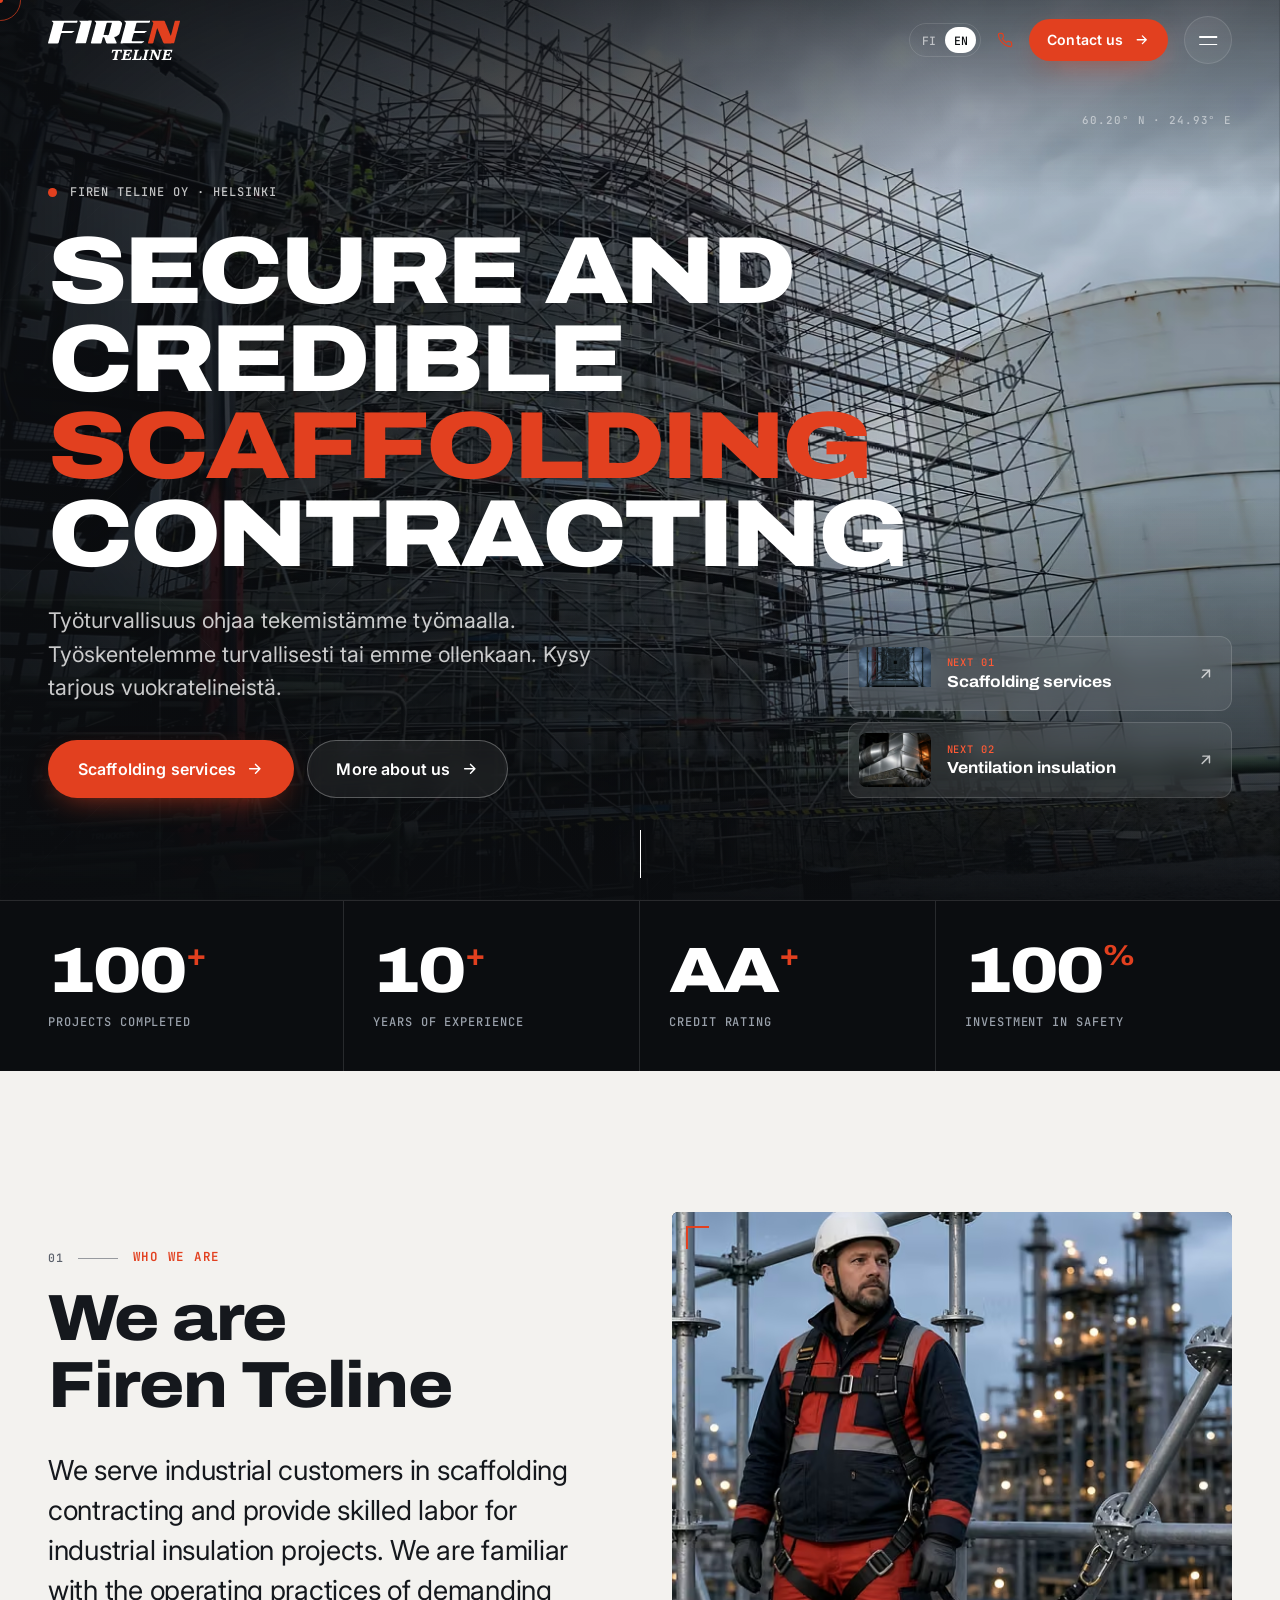
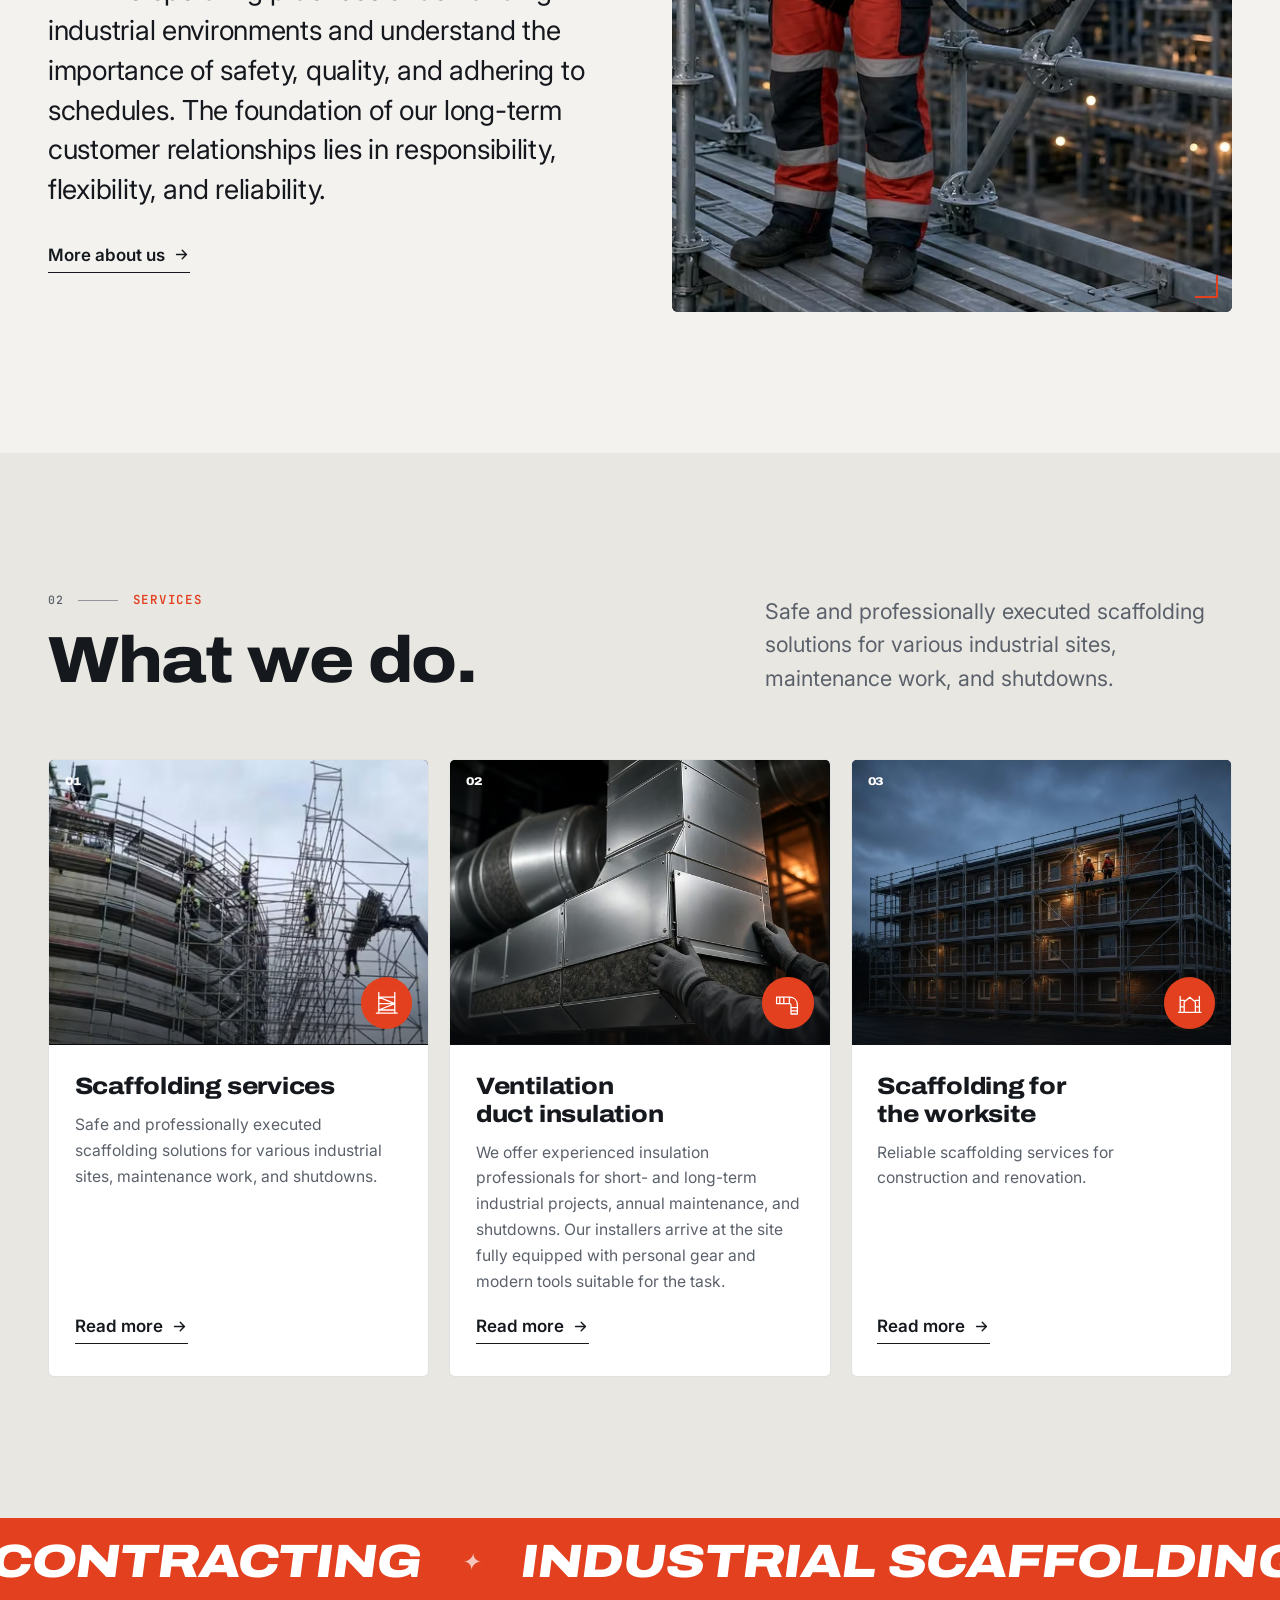
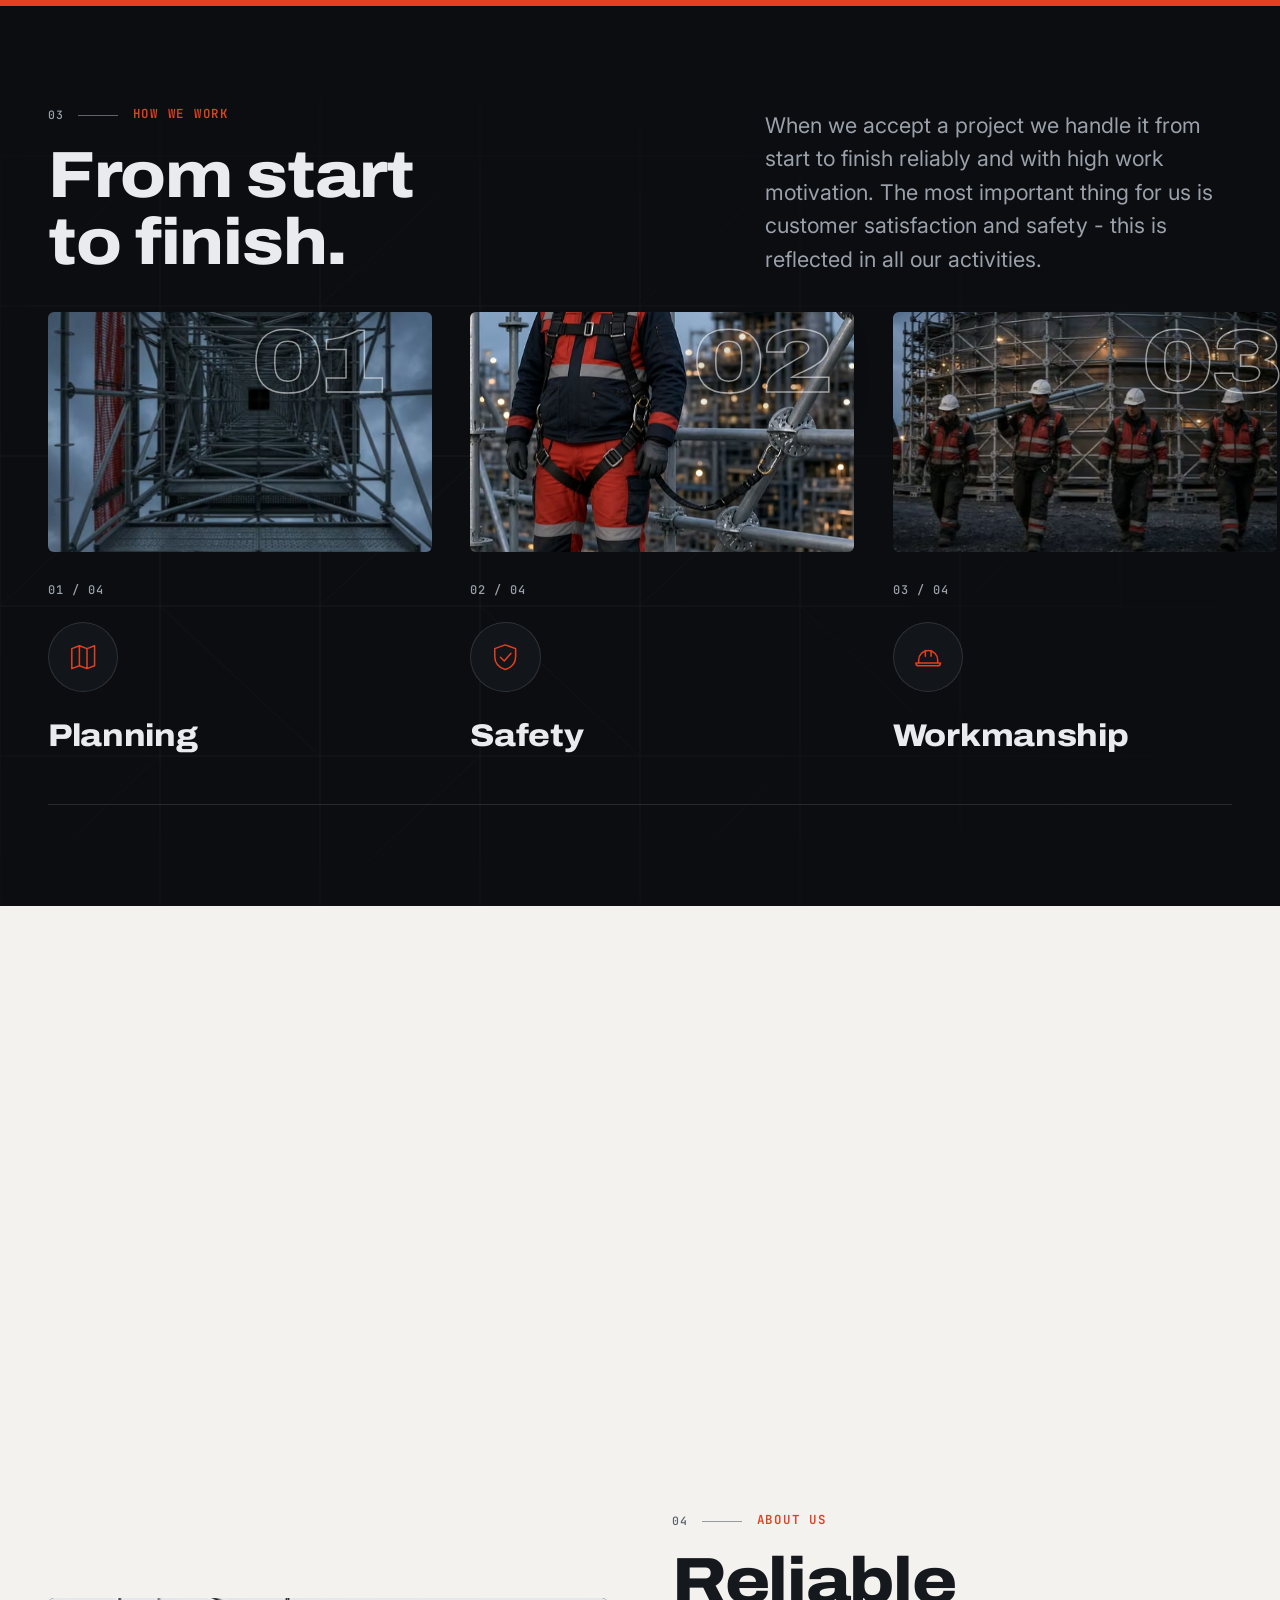
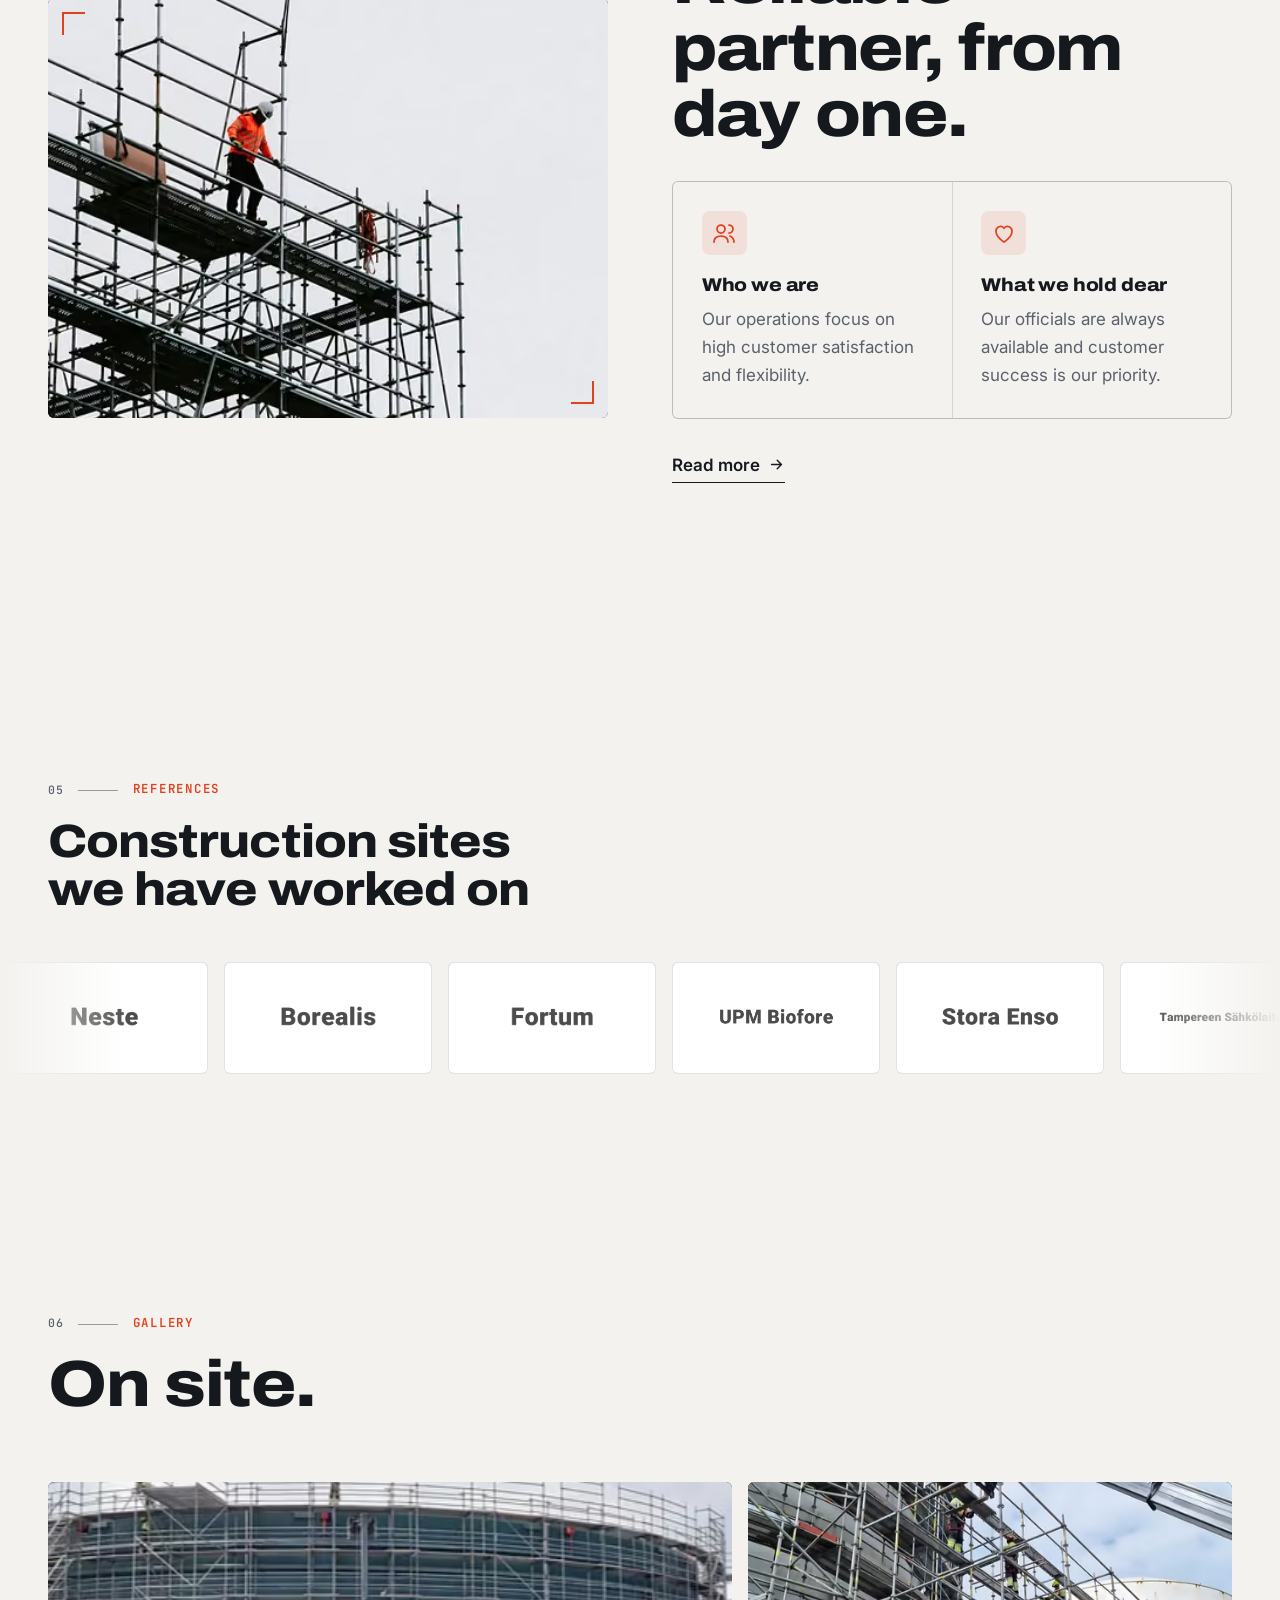
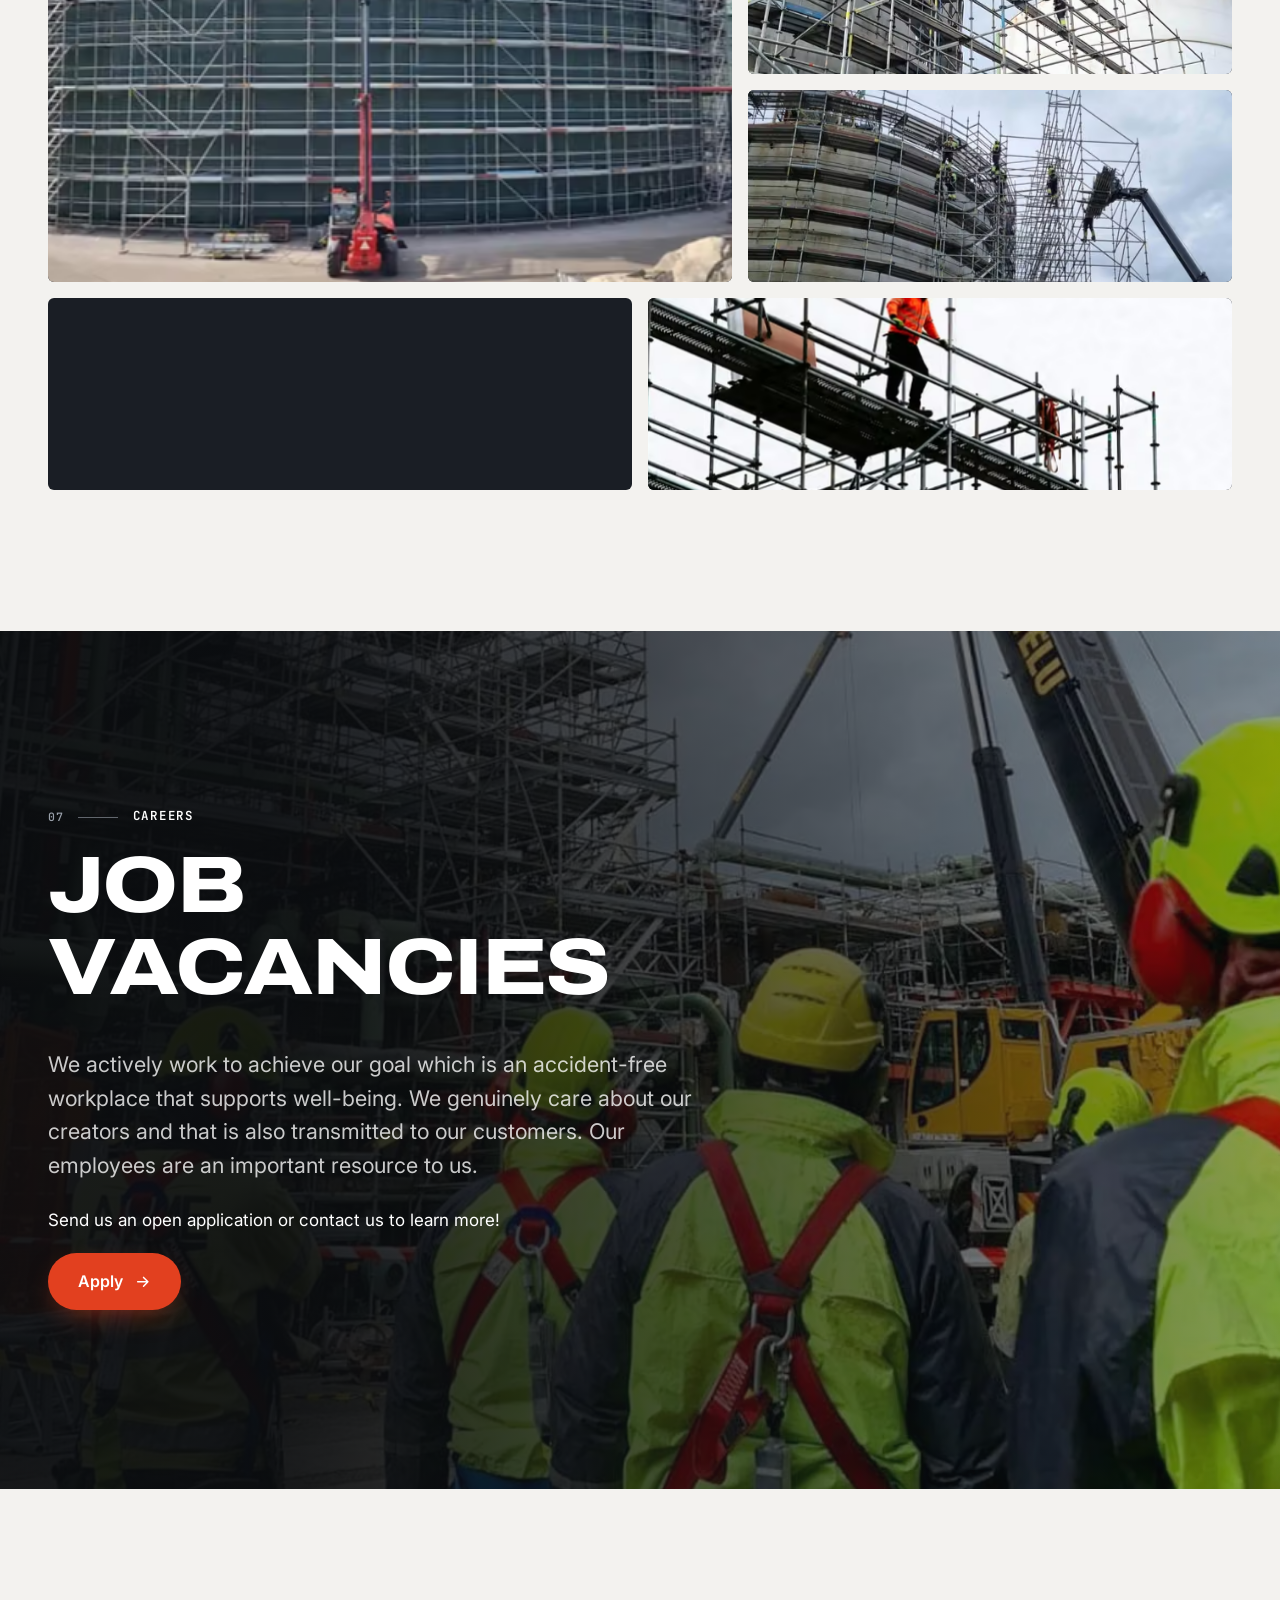
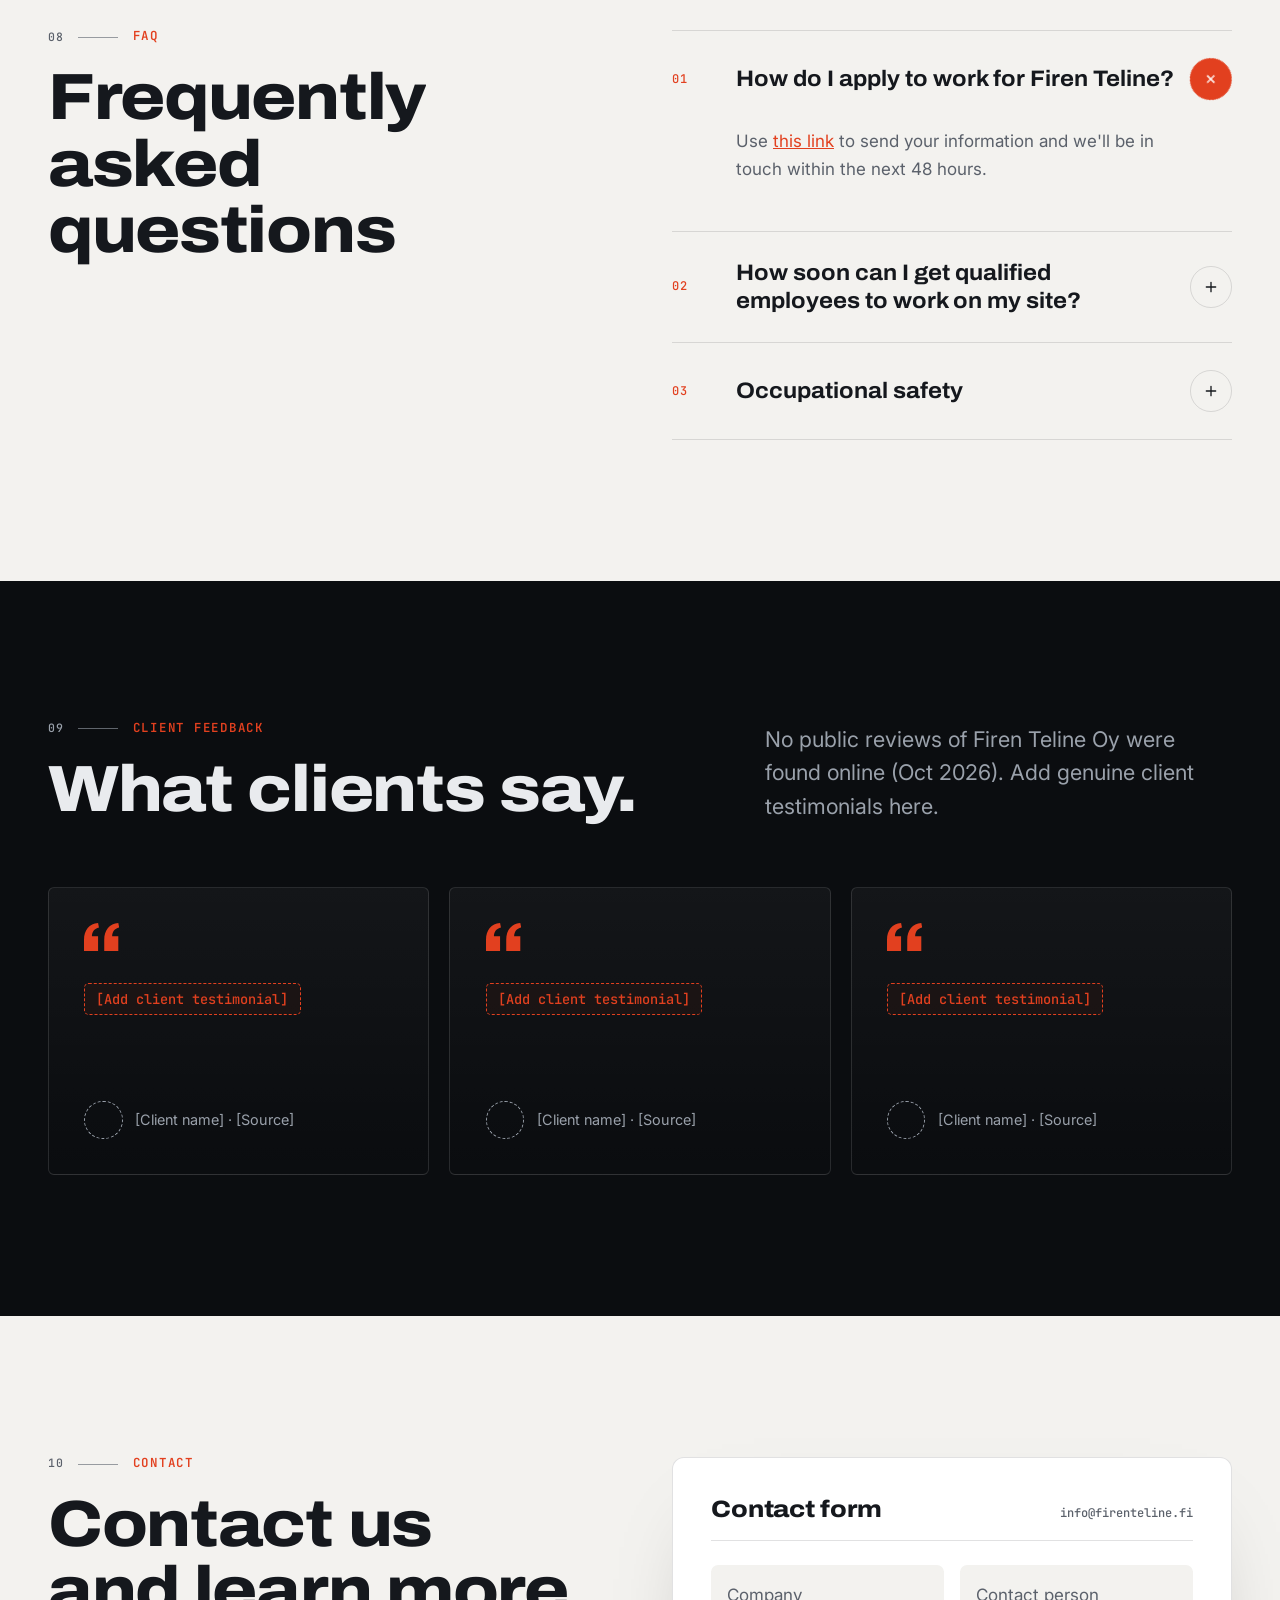
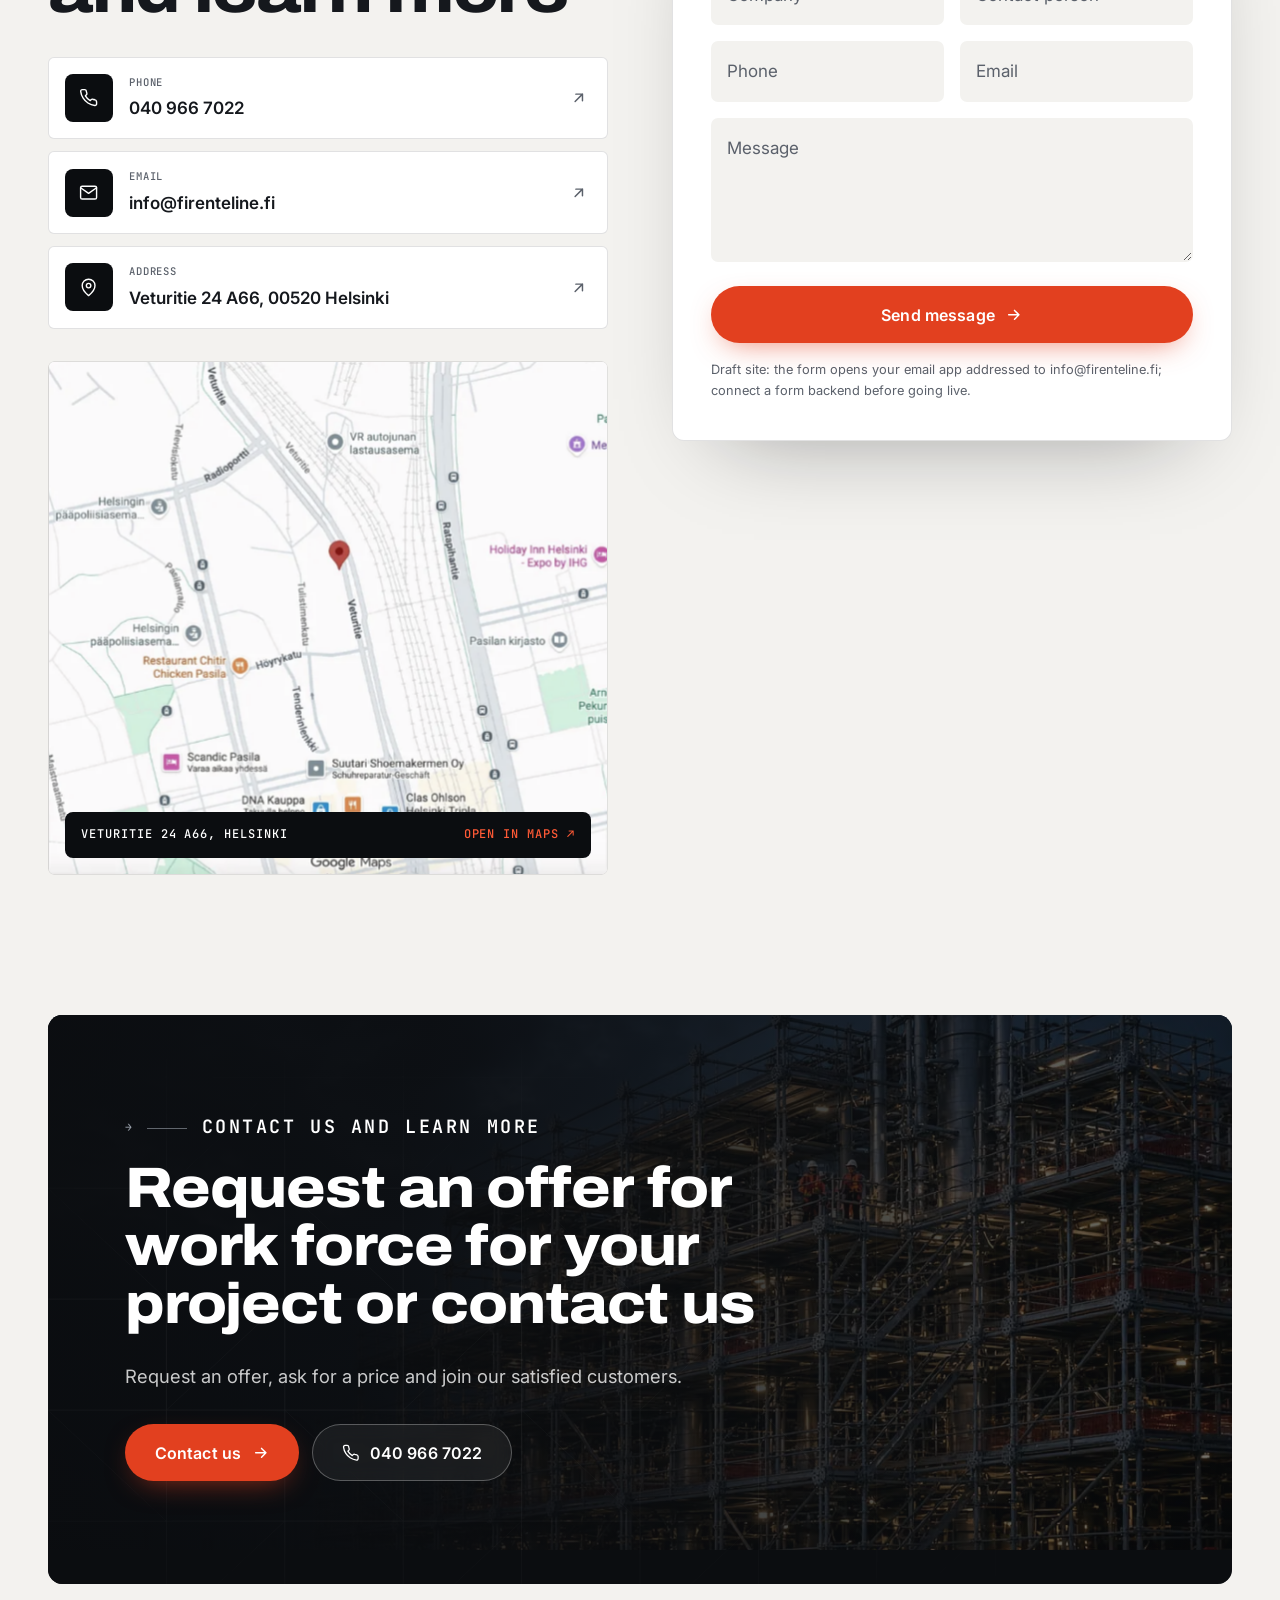
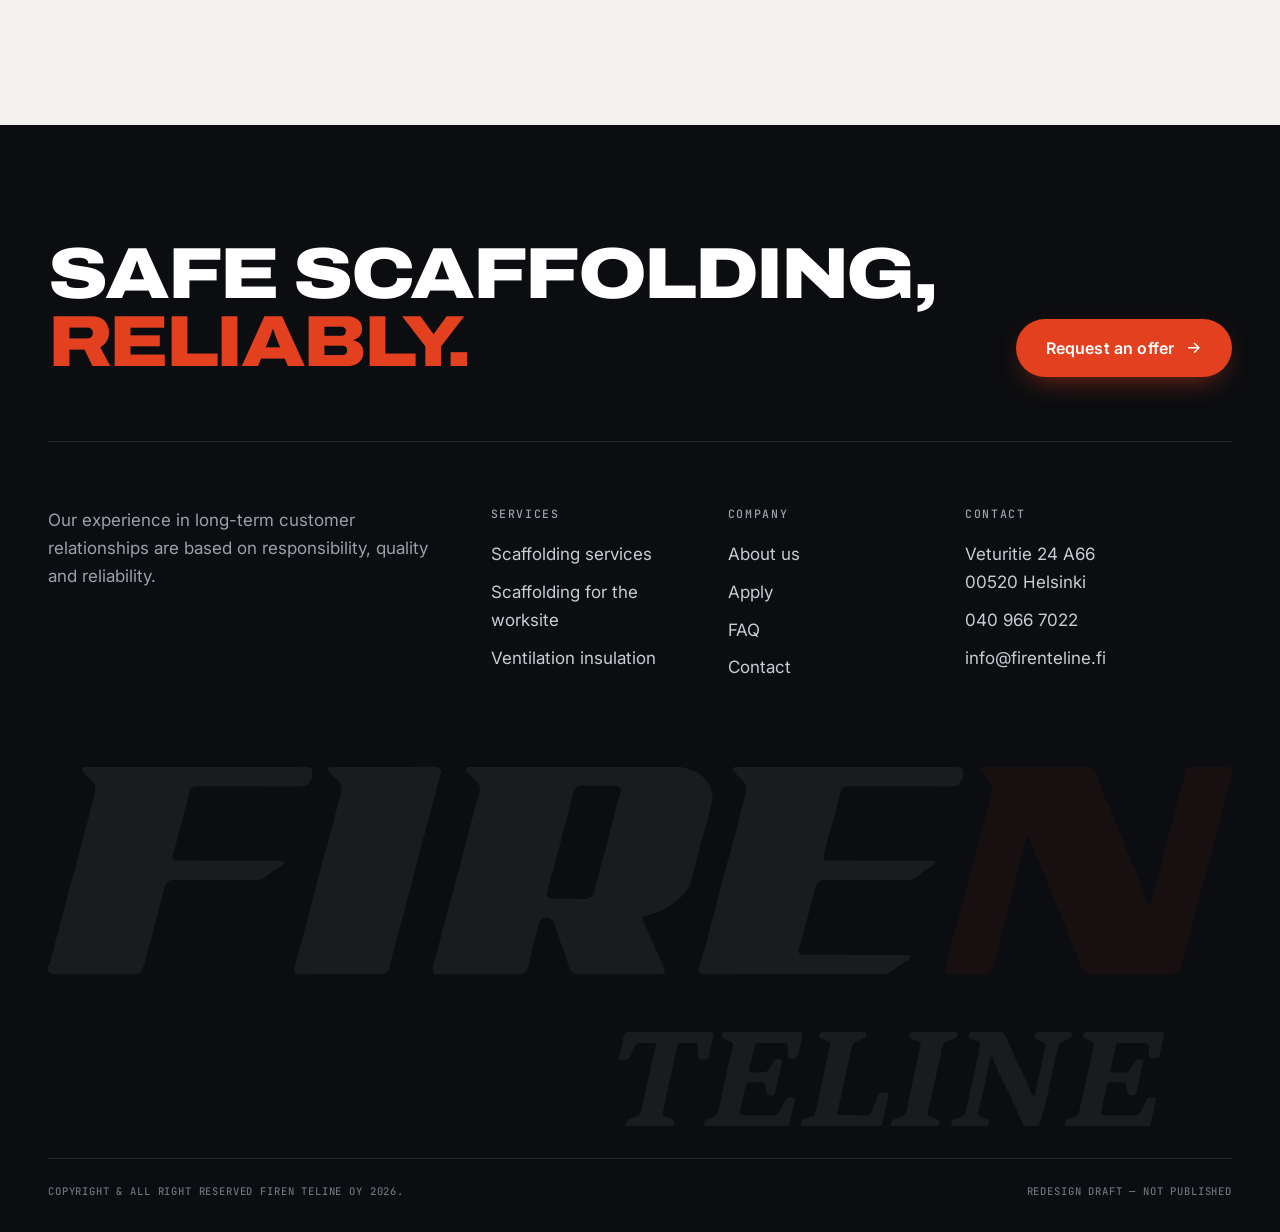
==== commit 442a9366: "v3: real Firen photos, Layher/ALFIX-type scaffold imagery, 8K masters, GSAP/Lenis motion system, lab" ====
--- a/index.html
+++ b/index.html
@@ -4,37 +4,37 @@
 <link rel="icon" href="favicon.svg" type="image/svg+xml"><link rel="alternate" hreflang="en" href="index.html"><link rel="alternate" hreflang="fi" href="fi/index.html">
 <link rel="preconnect" href="https://fonts.googleapis.com"><link rel="preconnect" href="https://fonts.gstatic.com" crossorigin><link href="https://fonts.googleapis.com/css2?family=Archivo:wdth,wght@62..125,500..900&family=Inter:wght@400;500;600;700&family=JetBrains+Mono:wght@400;500&display=swap" rel="stylesheet">
 <link rel="stylesheet" href="css/style.css"><script>document.documentElement.classList.add("js")</script></head><body>
-<a class="skip" href="#main">Skip to content</a><div class="progress" aria-hidden="true"></div>
+<a class="skip" href="#main">Skip to content</a><div class="progress" aria-hidden="true"></div><div class="grain" aria-hidden="true"></div><div class="cursor" aria-hidden="true"><span class="cur-ring"><em></em></span><span class="cur-dot"></span></div><div class="curtain" aria-hidden="true"></div>
 <header class="site"><div class="wrap bar"><a class="logo" href="index.html" aria-label="Firen Teline – front page"><img src="assets/img/logo-light.svg" alt="Firen Teline" width="132" height="41"></a>
 <nav class="main" aria-label="Main"><ul><li><a href="index.html" aria-current=page>Front page</a></li><li><a href="telinepalvelut.html">Scaffolding services</a></li><li><a href="telineettyomaalle.html">Scaffolding for the worksite</a></li><li><a href="muut-palvelut.html">Ventilation insulation</a></li><li><a href="tyonhakijalle.html">Applications</a></li><li><a href="meista.html">About us</a></li></ul></nav>
 <div class="hdr-r"><nav class="lang" aria-label="Language"><a href="fi/index.html" hreflang="fi">FI</a><a href="index.html" hreflang="en" aria-current=true>EN</a></nav>
 <a class="hdr-tel" href="tel:+358409667022"><svg viewBox="0 0 24 24" fill="none" stroke="currentColor" stroke-width="1.75" stroke-linecap="round" stroke-linejoin="round" aria-hidden="true"><path d="M22 16.9v3a2 2 0 0 1-2.2 2 19.8 19.8 0 0 1-8.6-3.1 19.5 19.5 0 0 1-6-6A19.8 19.8 0 0 1 2.1 4.2 2 2 0 0 1 4.1 2h3a2 2 0 0 1 2 1.7c.1.9.4 1.8.7 2.7a2 2 0 0 1-.5 2.1L8 9.8a16 16 0 0 0 6 6l1.3-1.3a2 2 0 0 1 2.1-.4c.9.3 1.8.6 2.7.7a2 2 0 0 1 1.7 2z"/></svg><span>040 966 7022</span></a><a class="btn btn-red btn-sm mag" href="ota-yhteytta.html"><span>Contact us</span> <svg viewBox="0 0 24 24" fill="none" stroke="currentColor" stroke-width="2" stroke-linecap="round" stroke-linejoin="round" aria-hidden="true"><path d="M5 12h14M13 6l6 6-6 6"/></svg></a>
 <button class="burger" aria-label="Menu" aria-expanded="false" aria-controls="menu"><span></span><span></span></button></div></div></header>
 <div class="menu" id="menu" hidden><div class="wrap"><ul class="menu-big"><li><a href="index.html" aria-current=page><span class="mono">01</span>Front page</a></li><li><a href="telinepalvelut.html"><span class="mono">02</span>Scaffolding services</a></li><li><a href="telineettyomaalle.html"><span class="mono">03</span>Scaffolding for the worksite</a></li><li><a href="muut-palvelut.html"><span class="mono">04</span>Ventilation insulation</a></li><li><a href="tyonhakijalle.html"><span class="mono">05</span>Applications</a></li><li><a href="meista.html"><span class="mono">06</span>About us</a></li></ul><div class="menu-info"><a href="tel:+358409667022"><svg viewBox="0 0 24 24" fill="none" stroke="currentColor" stroke-width="1.75" stroke-linecap="round" stroke-linejoin="round" aria-hidden="true"><path d="M22 16.9v3a2 2 0 0 1-2.2 2 19.8 19.8 0 0 1-8.6-3.1 19.5 19.5 0 0 1-6-6A19.8 19.8 0 0 1 2.1 4.2 2 2 0 0 1 4.1 2h3a2 2 0 0 1 2 1.7c.1.9.4 1.8.7 2.7a2 2 0 0 1-.5 2.1L8 9.8a16 16 0 0 0 6 6l1.3-1.3a2 2 0 0 1 2.1-.4c.9.3 1.8.6 2.7.7a2 2 0 0 1 1.7 2z"/></svg>040 966 7022</a><a href="mailto:info@firenteline.fi"><svg viewBox="0 0 24 24" fill="none" stroke="currentColor" stroke-width="1.75" stroke-linecap="round" stroke-linejoin="round" aria-hidden="true"><rect x="2" y="4" width="20" height="16" rx="2"/><path d="m22 6-10 7L2 6"/></svg>info@firenteline.fi</a><a href="https://www.google.com/maps/search/?api=1&query=Veturitie+24+A+66,+00520+Helsinki" target="_blank" rel="noopener"><svg viewBox="0 0 24 24" fill="none" stroke="currentColor" stroke-width="1.75" stroke-linecap="round" stroke-linejoin="round" aria-hidden="true"><path d="M12 22s8-6.1 8-12.5A8 8 0 0 0 4 9.5C4 15.9 12 22 12 22z"/><circle cx="12" cy="9.5" r="2.8"/></svg>Veturitie 24 A66, 00520 Helsinki</a></div></div></div>
-<main id="main"><section class="hero hero-home"><div class="hero-media"><picture data-parallax=.18><source type="image/avif" srcset="assets/img/v2-hero-640.avif 640w, assets/img/v2-hero-960.avif 960w, assets/img/v2-hero-1280.avif 1280w, assets/img/v2-hero-1920.avif 1920w, assets/img/v2-hero-2560.avif 2560w, assets/img/v2-hero-3840.avif 3840w, assets/img/v2-hero-5120.avif 5120w, assets/img/v2-hero-7680.avif 7680w" sizes="100vw"><source type="image/webp" srcset="assets/img/v2-hero-640.webp 640w, assets/img/v2-hero-960.webp 960w, assets/img/v2-hero-1280.webp 1280w, assets/img/v2-hero-1920.webp 1920w, assets/img/v2-hero-2560.webp 2560w, assets/img/v2-hero-3840.webp 3840w, assets/img/v2-hero-5120.webp 5120w, assets/img/v2-hero-7680.webp 7680w" sizes="100vw"><img src="assets/img/v2-hero-1280.webp" width="1280" height="720" alt="" fetchpriority="high" decoding="async"></picture></div><div class="hero-shade"></div><svg class="bp" viewBox="0 0 1600 900" preserveAspectRatio="xMidYMid slice" aria-hidden="true"><g stroke="currentColor" stroke-width="1" fill="none" vector-effect="non-scaling-stroke"><path d="M0 0V900"/><path d="M160 0V900"/><path d="M320 0V900"/><path d="M480 0V900"/><path d="M640 0V900"/><path d="M800 0V900"/><path d="M960 0V900"/><path d="M1120 0V900"/><path d="M1280 0V900"/><path d="M1440 0V900"/><path d="M1600 0V900"/><path d="M0 0H1600"/><path d="M0 150H1600"/><path d="M0 300H1600"/><path d="M0 450H1600"/><path d="M0 600H1600"/><path d="M0 750H1600"/><path d="M0 900H1600"/></g><g stroke="currentColor" stroke-width="1" fill="none" opacity=".55"><path d="M0 0l160 150"/><path d="M0 300l160 150"/><path d="M0 600l160 150"/><path d="M320 0l160 150"/><path d="M320 300l160 150"/><path d="M320 600l160 150"/><path d="M640 0l160 150"/><path d="M640 300l160 150"/><path d="M640 600l160 150"/><path d="M960 0l160 150"/><path d="M960 300l160 150"/><path d="M960 600l160 150"/><path d="M1280 0l160 150"/><path d="M1280 300l160 150"/><path d="M1280 600l160 150"/><path d="M320 150l-160 150"/><path d="M320 450l-160 150"/><path d="M320 750l-160 150"/><path d="M640 150l-160 150"/><path d="M640 450l-160 150"/><path d="M640 750l-160 150"/><path d="M960 150l-160 150"/><path d="M960 450l-160 150"/><path d="M960 750l-160 150"/><path d="M1280 150l-160 150"/><path d="M1280 450l-160 150"/><path d="M1280 750l-160 150"/><path d="M1600 150l-160 150"/><path d="M1600 450l-160 150"/><path d="M1600 750l-160 150"/></g></svg>
-<div class="wrap hero-in"><p class="kicker mono"><i></i>Firen Teline Oy · Helsinki</p><h1 class="display" data-split>Secure and credible <em>scaffolding</em> contracting</h1><p class="lead">Työturvallisuus ohjaa tekemistämme työmaalla. Työskentelemme turvallisesti tai emme ollenkaan. Kysy tarjous vuokratelineistä.</p><div class="ctas"><a class="btn btn-red btn-lg mag" href="telinepalvelut.html"><span>Scaffolding services</span> <svg viewBox="0 0 24 24" fill="none" stroke="currentColor" stroke-width="2" stroke-linecap="round" stroke-linejoin="round" aria-hidden="true"><path d="M5 12h14M13 6l6 6-6 6"/></svg></a><a class="btn btn-glass btn-lg mag" href="meista.html"><span>More about us</span> <svg viewBox="0 0 24 24" fill="none" stroke="currentColor" stroke-width="2" stroke-linecap="round" stroke-linejoin="round" aria-hidden="true"><path d="M5 12h14M13 6l6 6-6 6"/></svg></a></div></div>
-<div class="hero-next"><a href="telinepalvelut.html" class="nx"><span class="nx-img"><picture><source type="image/avif" srcset="assets/img/v2-grid-640.avif 640w, assets/img/v2-grid-960.avif 960w, assets/img/v2-grid-1280.avif 1280w, assets/img/v2-grid-1920.avif 1920w, assets/img/v2-grid-2560.avif 2560w, assets/img/v2-grid-3840.avif 3840w, assets/img/v2-grid-5120.avif 5120w, assets/img/v2-grid-7680.avif 7680w" sizes="160px"><source type="image/webp" srcset="assets/img/v2-grid-640.webp 640w, assets/img/v2-grid-960.webp 960w, assets/img/v2-grid-1280.webp 1280w, assets/img/v2-grid-1920.webp 1920w, assets/img/v2-grid-2560.webp 2560w, assets/img/v2-grid-3840.webp 3840w, assets/img/v2-grid-5120.webp 5120w, assets/img/v2-grid-7680.webp 7680w" sizes="160px"><img src="assets/img/v2-grid-1280.webp" width="1280" height="720" alt="" loading="lazy" decoding="async"></picture></span><span class="nx-t"><span class="mono">Next 01</span>Scaffolding services</span><svg viewBox="0 0 24 24" fill="none" stroke="currentColor" stroke-width="2" stroke-linecap="round" stroke-linejoin="round" aria-hidden="true"><path d="M7 17 17 7M8 7h9v9"/></svg></a><a href="muut-palvelut.html" class="nx"><span class="nx-img"><picture><source type="image/avif" srcset="assets/img/v2-duct-640.avif 640w, assets/img/v2-duct-960.avif 960w, assets/img/v2-duct-1280.avif 1280w, assets/img/v2-duct-1920.avif 1920w, assets/img/v2-duct-2560.avif 2560w, assets/img/v2-duct-3840.avif 3840w, assets/img/v2-duct-5120.avif 5120w, assets/img/v2-duct-7680.avif 7680w" sizes="160px"><source type="image/webp" srcset="assets/img/v2-duct-640.webp 640w, assets/img/v2-duct-960.webp 960w, assets/img/v2-duct-1280.webp 1280w, assets/img/v2-duct-1920.webp 1920w, assets/img/v2-duct-2560.webp 2560w, assets/img/v2-duct-3840.webp 3840w, assets/img/v2-duct-5120.webp 5120w, assets/img/v2-duct-7680.webp 7680w" sizes="160px"><img src="assets/img/v2-duct-1280.webp" width="1280" height="960" alt="" loading="lazy" decoding="async"></picture></span><span class="nx-t"><span class="mono">Next 02</span>Ventilation insulation</span><svg viewBox="0 0 24 24" fill="none" stroke="currentColor" stroke-width="2" stroke-linecap="round" stroke-linejoin="round" aria-hidden="true"><path d="M7 17 17 7M8 7h9v9"/></svg></a></div><div class="hero-meta mono" aria-hidden="true"><span>60.20° N · 24.93° E</span><span>Illustrative image</span></div><div class="scroll-cue" aria-hidden="true"><span></span></div></section><div class="stats"><div class="wrap"><div class="stats-in"><div class="st reveal d0"><b class="num"><span data-count="100">100</span><sup>+</sup></b><span class="mono">Projects completed</span></div><div class="st reveal d1"><b class="num"><span data-count="10">10</span><sup>+</sup></b><span class="mono">Years of experience</span></div><div class="st reveal d2"><b class="num">AA<sup>+</sup></b><span class="mono">Credit rating</span></div><div class="st reveal d3"><b class="num"><span data-count="100">100</span><sup>%</sup></b><span class="mono">Investment in safety</span></div></div></div></div>
+<main id="main"><section class="hero hero-home"><div class="hero-media" data-depth="1"><picture><source type="image/avif" srcset="assets/img/real-tank-tower-640.avif 640w, assets/img/real-tank-tower-960.avif 960w, assets/img/real-tank-tower-1280.avif 1280w, assets/img/real-tank-tower-1920.avif 1920w, assets/img/real-tank-tower-2560.avif 2560w, assets/img/real-tank-tower-3840.avif 3840w, assets/img/real-tank-tower-5120.avif 5120w, assets/img/real-tank-tower-7680.avif 7680w" sizes="100vw"><source type="image/webp" srcset="assets/img/real-tank-tower-640.webp 640w, assets/img/real-tank-tower-960.webp 960w, assets/img/real-tank-tower-1280.webp 1280w, assets/img/real-tank-tower-1920.webp 1920w, assets/img/real-tank-tower-2560.webp 2560w, assets/img/real-tank-tower-3840.webp 3840w, assets/img/real-tank-tower-5120.webp 5120w, assets/img/real-tank-tower-7680.webp 7680w" sizes="100vw"><img src="assets/img/real-tank-tower-1280.webp" width="1280" height="960" alt="" fetchpriority="high" decoding="async"></picture></div><div class="hero-shade"></div><div class="sweep" aria-hidden="true"></div><canvas class="dust" aria-hidden="true"></canvas><svg class="bp" data-depth=".45" viewBox="0 0 1600 900" preserveAspectRatio="xMidYMid slice" aria-hidden="true"><g stroke="currentColor" stroke-width="1" fill="none" vector-effect="non-scaling-stroke"><path d="M0 0V900"/><path d="M160 0V900"/><path d="M320 0V900"/><path d="M480 0V900"/><path d="M640 0V900"/><path d="M800 0V900"/><path d="M960 0V900"/><path d="M1120 0V900"/><path d="M1280 0V900"/><path d="M1440 0V900"/><path d="M1600 0V900"/><path d="M0 0H1600"/><path d="M0 150H1600"/><path d="M0 300H1600"/><path d="M0 450H1600"/><path d="M0 600H1600"/><path d="M0 750H1600"/><path d="M0 900H1600"/></g><g stroke="currentColor" stroke-width="1" fill="none" opacity=".55"><path d="M0 0l160 150"/><path d="M0 300l160 150"/><path d="M0 600l160 150"/><path d="M320 0l160 150"/><path d="M320 300l160 150"/><path d="M320 600l160 150"/><path d="M640 0l160 150"/><path d="M640 300l160 150"/><path d="M640 600l160 150"/><path d="M960 0l160 150"/><path d="M960 300l160 150"/><path d="M960 600l160 150"/><path d="M1280 0l160 150"/><path d="M1280 300l160 150"/><path d="M1280 600l160 150"/><path d="M320 150l-160 150"/><path d="M320 450l-160 150"/><path d="M320 750l-160 150"/><path d="M640 150l-160 150"/><path d="M640 450l-160 150"/><path d="M640 750l-160 150"/><path d="M960 150l-160 150"/><path d="M960 450l-160 150"/><path d="M960 750l-160 150"/><path d="M1280 150l-160 150"/><path d="M1280 450l-160 150"/><path d="M1280 750l-160 150"/><path d="M1600 150l-160 150"/><path d="M1600 450l-160 150"/><path d="M1600 750l-160 150"/></g></svg>
+<div class="wrap hero-in" data-depth="-.25"><p class="kicker mono"><i></i>Firen Teline Oy · Helsinki</p><h1 class="display" data-split="chars">Secure and credible <em>scaffolding</em> contracting</h1><p class="lead">Työturvallisuus ohjaa tekemistämme työmaalla. Työskentelemme turvallisesti tai emme ollenkaan. Kysy tarjous vuokratelineistä.</p><div class="ctas"><a class="btn btn-red btn-lg mag" href="telinepalvelut.html"><span>Scaffolding services</span> <svg viewBox="0 0 24 24" fill="none" stroke="currentColor" stroke-width="2" stroke-linecap="round" stroke-linejoin="round" aria-hidden="true"><path d="M5 12h14M13 6l6 6-6 6"/></svg></a><a class="btn btn-glass btn-lg mag" href="meista.html"><span>More about us</span> <svg viewBox="0 0 24 24" fill="none" stroke="currentColor" stroke-width="2" stroke-linecap="round" stroke-linejoin="round" aria-hidden="true"><path d="M5 12h14M13 6l6 6-6 6"/></svg></a></div></div>
+<div class="hero-next"><a href="telinepalvelut.html" class="nx"><span class="nx-img"><picture><source type="image/avif" srcset="assets/img/v3-grid-640.avif 640w, assets/img/v3-grid-960.avif 960w, assets/img/v3-grid-1280.avif 1280w, assets/img/v3-grid-1920.avif 1920w, assets/img/v3-grid-2560.avif 2560w, assets/img/v3-grid-3840.avif 3840w, assets/img/v3-grid-5120.avif 5120w, assets/img/v3-grid-7680.avif 7680w" sizes="160px"><source type="image/webp" srcset="assets/img/v3-grid-640.webp 640w, assets/img/v3-grid-960.webp 960w, assets/img/v3-grid-1280.webp 1280w, assets/img/v3-grid-1920.webp 1920w, assets/img/v3-grid-2560.webp 2560w, assets/img/v3-grid-3840.webp 3840w, assets/img/v3-grid-5120.webp 5120w, assets/img/v3-grid-7680.webp 7680w" sizes="160px"><img src="assets/img/v3-grid-1280.webp" width="1280" height="720" alt="" loading="lazy" decoding="async"></picture></span><span class="nx-t"><span class="mono">Next 01</span>Scaffolding services</span><svg viewBox="0 0 24 24" fill="none" stroke="currentColor" stroke-width="2" stroke-linecap="round" stroke-linejoin="round" aria-hidden="true"><path d="M7 17 17 7M8 7h9v9"/></svg></a><a href="muut-palvelut.html" class="nx"><span class="nx-img"><picture><source type="image/avif" srcset="assets/img/v2-duct-640.avif 640w, assets/img/v2-duct-960.avif 960w, assets/img/v2-duct-1280.avif 1280w, assets/img/v2-duct-1920.avif 1920w, assets/img/v2-duct-2560.avif 2560w, assets/img/v2-duct-3840.avif 3840w, assets/img/v2-duct-5120.avif 5120w, assets/img/v2-duct-7680.avif 7680w" sizes="160px"><source type="image/webp" srcset="assets/img/v2-duct-640.webp 640w, assets/img/v2-duct-960.webp 960w, assets/img/v2-duct-1280.webp 1280w, assets/img/v2-duct-1920.webp 1920w, assets/img/v2-duct-2560.webp 2560w, assets/img/v2-duct-3840.webp 3840w, assets/img/v2-duct-5120.webp 5120w, assets/img/v2-duct-7680.webp 7680w" sizes="160px"><img src="assets/img/v2-duct-1280.webp" width="1280" height="960" alt="" loading="lazy" decoding="async"></picture></span><span class="nx-t"><span class="mono">Next 02</span>Ventilation insulation</span><svg viewBox="0 0 24 24" fill="none" stroke="currentColor" stroke-width="2" stroke-linecap="round" stroke-linejoin="round" aria-hidden="true"><path d="M7 17 17 7M8 7h9v9"/></svg></a></div><div class="hero-meta mono" aria-hidden="true"><span>60.20° N · 24.93° E</span></div><div class="scroll-cue" aria-hidden="true"><span></span></div></section><div class="stats"><div class="wrap"><div class="stats-in"><div class="st reveal d0"><b class="num"><span data-count="100">100</span><sup>+</sup></b><span class="mono">Projects completed</span></div><div class="st reveal d1"><b class="num"><span data-count="10">10</span><sup>+</sup></b><span class="mono">Years of experience</span></div><div class="st reveal d2"><b class="num">AA<sup>+</sup></b><span class="mono">Credit rating</span></div><div class="st reveal d3"><b class="num"><span data-count="100">100</span><sup>%</sup></b><span class="mono">Investment in safety</span></div></div></div></div>
 <section class="intro"><div class="wrap split"><div class="reveal"><div class="sh  reveal"><div class="sh-l"><p class="eyebrow"><span class="mono">01</span>Who we are</p><h2 data-split>We are Firen Teline</h2></div></div><p class="lead big">We serve industrial customers in scaffolding contracting and provide skilled labor for industrial insulation projects. We are familiar with the operating practices of demanding industrial environments and understand the importance of safety, quality, and adhering to schedules. The foundation of our long-term customer relationships lies in responsibility, flexibility, and reliability.</p>
-<a class="link" href="meista.html">More about us <svg viewBox="0 0 24 24" fill="none" stroke="currentColor" stroke-width="2" stroke-linecap="round" stroke-linejoin="round" aria-hidden="true"><path d="M5 12h14M13 6l6 6-6 6"/></svg></a></div><div class="frame reveal d1 tall"><picture><source type="image/avif" srcset="assets/img/v2-scaffolder-640.avif 640w, assets/img/v2-scaffolder-960.avif 960w, assets/img/v2-scaffolder-1280.avif 1280w, assets/img/v2-scaffolder-1920.avif 1920w, assets/img/v2-scaffolder-2560.avif 2560w, assets/img/v2-scaffolder-3840.avif 3840w" sizes="(max-width:900px) 100vw, 45vw"><source type="image/webp" srcset="assets/img/v2-scaffolder-640.webp 640w, assets/img/v2-scaffolder-960.webp 960w, assets/img/v2-scaffolder-1280.webp 1280w, assets/img/v2-scaffolder-1920.webp 1920w, assets/img/v2-scaffolder-2560.webp 2560w, assets/img/v2-scaffolder-3840.webp 3840w" sizes="(max-width:900px) 100vw, 45vw"><img src="assets/img/v2-scaffolder-1280.webp" width="1280" height="1707" alt="Scaffolder in harness on a scaffold deck (illustrative image)" loading="lazy" decoding="async"></picture><span class=tag>Illustrative image</span><span class="corner c1"></span><span class="corner c2"></span></div></div></section>
+<a class="link" href="meista.html">More about us <svg viewBox="0 0 24 24" fill="none" stroke="currentColor" stroke-width="2" stroke-linecap="round" stroke-linejoin="round" aria-hidden="true"><path d="M5 12h14M13 6l6 6-6 6"/></svg></a></div><div class="frame reveal d1 tall"><picture><source type="image/avif" srcset="assets/img/v3-scaffolder-640.avif 640w, assets/img/v3-scaffolder-960.avif 960w, assets/img/v3-scaffolder-1280.avif 1280w, assets/img/v3-scaffolder-1920.avif 1920w, assets/img/v3-scaffolder-2560.avif 2560w, assets/img/v3-scaffolder-3840.avif 3840w, assets/img/v3-scaffolder-5120.avif 5120w, assets/img/v3-scaffolder-5760.avif 5760w" sizes="(max-width:900px) 100vw, 45vw"><source type="image/webp" srcset="assets/img/v3-scaffolder-640.webp 640w, assets/img/v3-scaffolder-960.webp 960w, assets/img/v3-scaffolder-1280.webp 1280w, assets/img/v3-scaffolder-1920.webp 1920w, assets/img/v3-scaffolder-2560.webp 2560w, assets/img/v3-scaffolder-3840.webp 3840w, assets/img/v3-scaffolder-5120.webp 5120w, assets/img/v3-scaffolder-5760.webp 5760w" sizes="(max-width:900px) 100vw, 45vw"><img src="assets/img/v3-scaffolder-1280.webp" width="1280" height="1707" alt="Firen Teline scaffolder in harness on a system scaffold deck" loading="lazy" decoding="async"></picture><span class="corner c1"></span><span class="corner c2"></span></div></div></section>
 <section class="svc-s alt"><div class="wrap"><div class="sh  reveal"><div class="sh-l"><p class="eyebrow"><span class="mono">02</span>Services</p><h2 data-split>What we do.</h2></div><p class=lead>Safe and professionally executed scaffolding solutions for various industrial sites, maintenance work, and shutdowns.</p></div>
 <div class="svc">
-<a class="card reveal" href="telinepalvelut.html"><div class="img"><picture><source type="image/avif" srcset="assets/img/v2-grid-640.avif 640w, assets/img/v2-grid-960.avif 960w, assets/img/v2-grid-1280.avif 1280w, assets/img/v2-grid-1920.avif 1920w, assets/img/v2-grid-2560.avif 2560w, assets/img/v2-grid-3840.avif 3840w, assets/img/v2-grid-5120.avif 5120w, assets/img/v2-grid-7680.avif 7680w" sizes="(max-width:760px) 100vw, 33vw"><source type="image/webp" srcset="assets/img/v2-grid-640.webp 640w, assets/img/v2-grid-960.webp 960w, assets/img/v2-grid-1280.webp 1280w, assets/img/v2-grid-1920.webp 1920w, assets/img/v2-grid-2560.webp 2560w, assets/img/v2-grid-3840.webp 3840w, assets/img/v2-grid-5120.webp 5120w, assets/img/v2-grid-7680.webp 7680w" sizes="(max-width:760px) 100vw, 33vw"><img src="assets/img/v2-grid-1280.webp" width="1280" height="720" alt="" loading="lazy" decoding="async"></picture><span class="num mono">01</span><div class="ico"><svg viewBox="0 0 32 32" fill="none" stroke="currentColor" stroke-width="1.6" stroke-linecap="round" stroke-linejoin="round" aria-hidden="true"><path d="M6 29V3M26 29V3M6 9h20M6 17h20M6 25h20M6 9l20 8M26 17 6 25M3 29h26"/></svg></div></div><div class="body"><h3>Scaffolding services</h3><p>Safe and professionally executed scaffolding solutions for various industrial sites, maintenance work, and shutdowns.</p><span class="link">Read more <svg viewBox="0 0 24 24" fill="none" stroke="currentColor" stroke-width="2" stroke-linecap="round" stroke-linejoin="round" aria-hidden="true"><path d="M5 12h14M13 6l6 6-6 6"/></svg></span></div></a>
-<a class="card reveal d1" href="muut-palvelut.html"><div class="img"><picture><source type="image/avif" srcset="assets/img/v2-duct-640.avif 640w, assets/img/v2-duct-960.avif 960w, assets/img/v2-duct-1280.avif 1280w, assets/img/v2-duct-1920.avif 1920w, assets/img/v2-duct-2560.avif 2560w, assets/img/v2-duct-3840.avif 3840w, assets/img/v2-duct-5120.avif 5120w, assets/img/v2-duct-7680.avif 7680w" sizes="(max-width:760px) 100vw, 33vw"><source type="image/webp" srcset="assets/img/v2-duct-640.webp 640w, assets/img/v2-duct-960.webp 960w, assets/img/v2-duct-1280.webp 1280w, assets/img/v2-duct-1920.webp 1920w, assets/img/v2-duct-2560.webp 2560w, assets/img/v2-duct-3840.webp 3840w, assets/img/v2-duct-5120.webp 5120w, assets/img/v2-duct-7680.webp 7680w" sizes="(max-width:760px) 100vw, 33vw"><img src="assets/img/v2-duct-1280.webp" width="1280" height="960" alt="" loading="lazy" decoding="async"></picture><span class="num mono">02</span><div class="ico"><svg viewBox="0 0 32 32" fill="none" stroke="currentColor" stroke-width="1.6" stroke-linecap="round" stroke-linejoin="round" aria-hidden="true"><path d="M2 9h16v8H2zM18 9c6 0 10 4 10 10v11h-8V19c0-1-1-2-2-2M6 9v8M11 9v8M28 22h-8M28 26h-8"/></svg></div></div><div class="body"><h3>Ventilation duct insulation</h3><p>We offer experienced insulation professionals for short- and long-term industrial projects, annual maintenance, and shutdowns. Our installers arrive at the site fully equipped with personal gear and modern tools suitable for the task.</p><span class="link">Read more <svg viewBox="0 0 24 24" fill="none" stroke="currentColor" stroke-width="2" stroke-linecap="round" stroke-linejoin="round" aria-hidden="true"><path d="M5 12h14M13 6l6 6-6 6"/></svg></span></div></a>
-<a class="card reveal d2" href="telineettyomaalle.html"><div class="img"><picture><source type="image/avif" srcset="assets/img/gen-worksite-640.avif 640w, assets/img/gen-worksite-960.avif 960w, assets/img/gen-worksite-1280.avif 1280w, assets/img/gen-worksite-1920.avif 1920w, assets/img/gen-worksite-2560.avif 2560w, assets/img/gen-worksite-3840.avif 3840w, assets/img/gen-worksite-5120.avif 5120w, assets/img/gen-worksite-7680.avif 7680w" sizes="(max-width:760px) 100vw, 33vw"><source type="image/webp" srcset="assets/img/gen-worksite-640.webp 640w, assets/img/gen-worksite-960.webp 960w, assets/img/gen-worksite-1280.webp 1280w, assets/img/gen-worksite-1920.webp 1920w, assets/img/gen-worksite-2560.webp 2560w, assets/img/gen-worksite-3840.webp 3840w, assets/img/gen-worksite-5120.webp 5120w, assets/img/gen-worksite-7680.webp 7680w" sizes="(max-width:760px) 100vw, 33vw"><img src="assets/img/gen-worksite-1280.webp" width="1280" height="960" alt="" loading="lazy" decoding="async"></picture><span class="num mono">03</span><div class="ico"><svg viewBox="0 0 32 32" fill="none" stroke="currentColor" stroke-width="1.6" stroke-linecap="round" stroke-linejoin="round" aria-hidden="true"><path d="M9 28V15l7-6 7 6v13M4 28V8M28 28V8M4 13h5M23 13h5M4 21h5M23 21h5M2 28h28"/></svg></div></div><div class="body"><h3>Scaffolding for the worksite</h3><p>Reliable scaffolding services for construction and renovation.</p><span class="link">Read more <svg viewBox="0 0 24 24" fill="none" stroke="currentColor" stroke-width="2" stroke-linecap="round" stroke-linejoin="round" aria-hidden="true"><path d="M5 12h14M13 6l6 6-6 6"/></svg></span></div></a>
-</div><p class="ill-note mono">Service images are illustrative, not photos of Firen Teline projects.</p></div></section>
-<div class="band" aria-hidden="true"><div class="band-t"><span>Planning</span><i aria-hidden="true">✦</i><span>Safety</span><i aria-hidden="true">✦</i><span>Workmanship</span><i aria-hidden="true">✦</i><span>Efficiency</span><i aria-hidden="true">✦</i><span>Planning</span><i aria-hidden="true">✦</i><span>Safety</span><i aria-hidden="true">✦</i><span>Workmanship</span><i aria-hidden="true">✦</i><span>Efficiency</span><i aria-hidden="true">✦</i><span>Planning</span><i aria-hidden="true">✦</i><span>Safety</span><i aria-hidden="true">✦</i><span>Workmanship</span><i aria-hidden="true">✦</i><span>Efficiency</span><i aria-hidden="true">✦</i></div></div><section class="dark process-s"><svg class="bp bp-soft" viewBox="0 0 1600 900" preserveAspectRatio="xMidYMid slice" aria-hidden="true"><g stroke="currentColor" stroke-width="1" fill="none" vector-effect="non-scaling-stroke"><path d="M0 0V900"/><path d="M160 0V900"/><path d="M320 0V900"/><path d="M480 0V900"/><path d="M640 0V900"/><path d="M800 0V900"/><path d="M960 0V900"/><path d="M1120 0V900"/><path d="M1280 0V900"/><path d="M1440 0V900"/><path d="M1600 0V900"/><path d="M0 0H1600"/><path d="M0 150H1600"/><path d="M0 300H1600"/><path d="M0 450H1600"/><path d="M0 600H1600"/><path d="M0 750H1600"/><path d="M0 900H1600"/></g><g stroke="currentColor" stroke-width="1" fill="none" opacity=".55"><path d="M0 0l160 150"/><path d="M0 300l160 150"/><path d="M0 600l160 150"/><path d="M320 0l160 150"/><path d="M320 300l160 150"/><path d="M320 600l160 150"/><path d="M640 0l160 150"/><path d="M640 300l160 150"/><path d="M640 600l160 150"/><path d="M960 0l160 150"/><path d="M960 300l160 150"/><path d="M960 600l160 150"/><path d="M1280 0l160 150"/><path d="M1280 300l160 150"/><path d="M1280 600l160 150"/><path d="M320 150l-160 150"/><path d="M320 450l-160 150"/><path d="M320 750l-160 150"/><path d="M640 150l-160 150"/><path d="M640 450l-160 150"/><path d="M640 750l-160 150"/><path d="M960 150l-160 150"/><path d="M960 450l-160 150"/><path d="M960 750l-160 150"/><path d="M1280 150l-160 150"/><path d="M1280 450l-160 150"/><path d="M1280 750l-160 150"/><path d="M1600 150l-160 150"/><path d="M1600 450l-160 150"/><path d="M1600 750l-160 150"/></g></svg><div class="wrap"><div class="sh  reveal"><div class="sh-l"><p class="eyebrow"><span class="mono">03</span>How we work</p><h2 data-split>From start to finish.</h2></div><p class=lead>When we accept a project we handle it from start to finish reliably and with high work motivation. The most important thing for us is customer satisfaction and safety - this is reflected in all our activities.</p></div><ol class="process"><span class="pline" aria-hidden="true"><i></i></span><li class="step reveal d0"><span class="mono">01</span><div class="dot"><svg viewBox="0 0 32 32" fill="none" stroke="currentColor" stroke-width="1.6" stroke-linecap="round" stroke-linejoin="round" aria-hidden="true"><path d="M4 7l8-3 8 3 8-3v21l-8 3-8-3-8 3zM12 4v21M20 7v21"/></svg></div><h3>Planning</h3></li><li class="step reveal d1"><span class="mono">02</span><div class="dot"><svg viewBox="0 0 32 32" fill="none" stroke="currentColor" stroke-width="1.6" stroke-linecap="round" stroke-linejoin="round" aria-hidden="true"><path d="M16 3 5 7v8c0 7 4.7 12 11 14 6.3-2 11-7 11-14V7z"/><path d="m11 16 4 4 7-8"/></svg></div><h3>Safety</h3></li><li class="step reveal d2"><span class="mono">03</span><div class="dot"><svg viewBox="0 0 32 32" fill="none" stroke="currentColor" stroke-width="1.6" stroke-linecap="round" stroke-linejoin="round" aria-hidden="true"><path d="M4 22h24M6 22v-3a10 10 0 0 1 20 0v3M13 9v6M19 9v6M3 22c0 2 1 3 3 3h20c2 0 3-1 3-3"/></svg></div><h3>Workmanship</h3></li><li class="step reveal d3"><span class="mono">04</span><div class="dot"><svg viewBox="0 0 32 32" fill="none" stroke="currentColor" stroke-width="1.6" stroke-linecap="round" stroke-linejoin="round" aria-hidden="true"><circle cx="16" cy="17" r="11"/><path d="M16 11v6l4 3M12 3h8"/></svg></div><h3>Efficiency</h3></li></ol></div></section>
+<a class="card reveal" data-cur="Open" href="telinepalvelut.html"><div class="img"><picture><source type="image/avif" srcset="assets/img/real-tank-climb-640.avif 640w, assets/img/real-tank-climb-960.avif 960w, assets/img/real-tank-climb-1280.avif 1280w, assets/img/real-tank-climb-1920.avif 1920w, assets/img/real-tank-climb-2560.avif 2560w, assets/img/real-tank-climb-3840.avif 3840w, assets/img/real-tank-climb-5120.avif 5120w, assets/img/real-tank-climb-7680.avif 7680w" sizes="(max-width:760px) 100vw, 33vw"><source type="image/webp" srcset="assets/img/real-tank-climb-640.webp 640w, assets/img/real-tank-climb-960.webp 960w, assets/img/real-tank-climb-1280.webp 1280w, assets/img/real-tank-climb-1920.webp 1920w, assets/img/real-tank-climb-2560.webp 2560w, assets/img/real-tank-climb-3840.webp 3840w, assets/img/real-tank-climb-5120.webp 5120w, assets/img/real-tank-climb-7680.webp 7680w" sizes="(max-width:760px) 100vw, 33vw"><img src="assets/img/real-tank-climb-1280.webp" width="1280" height="585" alt="" loading="lazy" decoding="async"></picture><span class="num mono">01</span><div class="ico"><svg viewBox="0 0 32 32" fill="none" stroke="currentColor" stroke-width="1.6" stroke-linecap="round" stroke-linejoin="round" aria-hidden="true"><path d="M6 29V3M26 29V3M6 9h20M6 17h20M6 25h20M6 9l20 8M26 17 6 25M3 29h26"/></svg></div></div><div class="body"><h3>Scaffolding services</h3><p>Safe and professionally executed scaffolding solutions for various industrial sites, maintenance work, and shutdowns.</p><span class="link">Read more <svg viewBox="0 0 24 24" fill="none" stroke="currentColor" stroke-width="2" stroke-linecap="round" stroke-linejoin="round" aria-hidden="true"><path d="M5 12h14M13 6l6 6-6 6"/></svg></span></div></a>
+<a class="card reveal d1" data-cur="Open" href="muut-palvelut.html"><div class="img"><picture><source type="image/avif" srcset="assets/img/v2-duct-640.avif 640w, assets/img/v2-duct-960.avif 960w, assets/img/v2-duct-1280.avif 1280w, assets/img/v2-duct-1920.avif 1920w, assets/img/v2-duct-2560.avif 2560w, assets/img/v2-duct-3840.avif 3840w, assets/img/v2-duct-5120.avif 5120w, assets/img/v2-duct-7680.avif 7680w" sizes="(max-width:760px) 100vw, 33vw"><source type="image/webp" srcset="assets/img/v2-duct-640.webp 640w, assets/img/v2-duct-960.webp 960w, assets/img/v2-duct-1280.webp 1280w, assets/img/v2-duct-1920.webp 1920w, assets/img/v2-duct-2560.webp 2560w, assets/img/v2-duct-3840.webp 3840w, assets/img/v2-duct-5120.webp 5120w, assets/img/v2-duct-7680.webp 7680w" sizes="(max-width:760px) 100vw, 33vw"><img src="assets/img/v2-duct-1280.webp" width="1280" height="960" alt="" loading="lazy" decoding="async"></picture><span class="num mono">02</span><div class="ico"><svg viewBox="0 0 32 32" fill="none" stroke="currentColor" stroke-width="1.6" stroke-linecap="round" stroke-linejoin="round" aria-hidden="true"><path d="M2 9h16v8H2zM18 9c6 0 10 4 10 10v11h-8V19c0-1-1-2-2-2M6 9v8M11 9v8M28 22h-8M28 26h-8"/></svg></div></div><div class="body"><h3>Ventilation duct insulation</h3><p>We offer experienced insulation professionals for short- and long-term industrial projects, annual maintenance, and shutdowns. Our installers arrive at the site fully equipped with personal gear and modern tools suitable for the task.</p><span class="link">Read more <svg viewBox="0 0 24 24" fill="none" stroke="currentColor" stroke-width="2" stroke-linecap="round" stroke-linejoin="round" aria-hidden="true"><path d="M5 12h14M13 6l6 6-6 6"/></svg></span></div></a>
+<a class="card reveal d2" data-cur="Open" href="telineettyomaalle.html"><div class="img"><picture><source type="image/avif" srcset="assets/img/v3-worksite-640.avif 640w, assets/img/v3-worksite-960.avif 960w, assets/img/v3-worksite-1280.avif 1280w, assets/img/v3-worksite-1920.avif 1920w, assets/img/v3-worksite-2560.avif 2560w, assets/img/v3-worksite-3840.avif 3840w, assets/img/v3-worksite-5120.avif 5120w, assets/img/v3-worksite-7680.avif 7680w" sizes="(max-width:760px) 100vw, 33vw"><source type="image/webp" srcset="assets/img/v3-worksite-640.webp 640w, assets/img/v3-worksite-960.webp 960w, assets/img/v3-worksite-1280.webp 1280w, assets/img/v3-worksite-1920.webp 1920w, assets/img/v3-worksite-2560.webp 2560w, assets/img/v3-worksite-3840.webp 3840w, assets/img/v3-worksite-5120.webp 5120w, assets/img/v3-worksite-7680.webp 7680w" sizes="(max-width:760px) 100vw, 33vw"><img src="assets/img/v3-worksite-1280.webp" width="1280" height="960" alt="" loading="lazy" decoding="async"></picture><span class="num mono">03</span><div class="ico"><svg viewBox="0 0 32 32" fill="none" stroke="currentColor" stroke-width="1.6" stroke-linecap="round" stroke-linejoin="round" aria-hidden="true"><path d="M9 28V15l7-6 7 6v13M4 28V8M28 28V8M4 13h5M23 13h5M4 21h5M23 21h5M2 28h28"/></svg></div></div><div class="body"><h3>Scaffolding for the worksite</h3><p>Reliable scaffolding services for construction and renovation.</p><span class="link">Read more <svg viewBox="0 0 24 24" fill="none" stroke="currentColor" stroke-width="2" stroke-linecap="round" stroke-linejoin="round" aria-hidden="true"><path d="M5 12h14M13 6l6 6-6 6"/></svg></span></div></a>
+</div></div></section>
+<div class="band" aria-hidden="true"><div class="band-t"><span>Scaffolding contracting</span><i aria-hidden="true">✦</i><span>Industrial scaffolding</span><i aria-hidden="true">✦</i><span>Maintenance shutdowns</span><i aria-hidden="true">✦</i><span>Scaffold rental</span><i aria-hidden="true">✦</i><span>Installation and dismantling</span><i aria-hidden="true">✦</i><span>Ventilation duct insulation</span><i aria-hidden="true">✦</i><span>Weather protection</span><i aria-hidden="true">✦</i><span>Scaffolding contracting</span><i aria-hidden="true">✦</i><span>Industrial scaffolding</span><i aria-hidden="true">✦</i><span>Maintenance shutdowns</span><i aria-hidden="true">✦</i><span>Scaffold rental</span><i aria-hidden="true">✦</i><span>Installation and dismantling</span><i aria-hidden="true">✦</i><span>Ventilation duct insulation</span><i aria-hidden="true">✦</i><span>Weather protection</span><i aria-hidden="true">✦</i><span>Scaffolding contracting</span><i aria-hidden="true">✦</i><span>Industrial scaffolding</span><i aria-hidden="true">✦</i><span>Maintenance shutdowns</span><i aria-hidden="true">✦</i><span>Scaffold rental</span><i aria-hidden="true">✦</i><span>Installation and dismantling</span><i aria-hidden="true">✦</i><span>Ventilation duct insulation</span><i aria-hidden="true">✦</i><span>Weather protection</span><i aria-hidden="true">✦</i></div></div><section class="dark process-s" data-hscroll><svg class="bp bp-soft" viewBox="0 0 1600 900" preserveAspectRatio="xMidYMid slice" aria-hidden="true"><g stroke="currentColor" stroke-width="1" fill="none" vector-effect="non-scaling-stroke"><path d="M0 0V900"/><path d="M160 0V900"/><path d="M320 0V900"/><path d="M480 0V900"/><path d="M640 0V900"/><path d="M800 0V900"/><path d="M960 0V900"/><path d="M1120 0V900"/><path d="M1280 0V900"/><path d="M1440 0V900"/><path d="M1600 0V900"/><path d="M0 0H1600"/><path d="M0 150H1600"/><path d="M0 300H1600"/><path d="M0 450H1600"/><path d="M0 600H1600"/><path d="M0 750H1600"/><path d="M0 900H1600"/></g><g stroke="currentColor" stroke-width="1" fill="none" opacity=".55"><path d="M0 0l160 150"/><path d="M0 300l160 150"/><path d="M0 600l160 150"/><path d="M320 0l160 150"/><path d="M320 300l160 150"/><path d="M320 600l160 150"/><path d="M640 0l160 150"/><path d="M640 300l160 150"/><path d="M640 600l160 150"/><path d="M960 0l160 150"/><path d="M960 300l160 150"/><path d="M960 600l160 150"/><path d="M1280 0l160 150"/><path d="M1280 300l160 150"/><path d="M1280 600l160 150"/><path d="M320 150l-160 150"/><path d="M320 450l-160 150"/><path d="M320 750l-160 150"/><path d="M640 150l-160 150"/><path d="M640 450l-160 150"/><path d="M640 750l-160 150"/><path d="M960 150l-160 150"/><path d="M960 450l-160 150"/><path d="M960 750l-160 150"/><path d="M1280 150l-160 150"/><path d="M1280 450l-160 150"/><path d="M1280 750l-160 150"/><path d="M1600 150l-160 150"/><path d="M1600 450l-160 150"/><path d="M1600 750l-160 150"/></g></svg><div class="wrap"><div class="sh  reveal"><div class="sh-l"><p class="eyebrow"><span class="mono">03</span>How we work</p><h2 data-split>From start to finish.</h2></div><p class=lead>When we accept a project we handle it from start to finish reliably and with high work motivation. The most important thing for us is customer satisfaction and safety - this is reflected in all our activities.</p></div></div><div class="hs-view"><ol class="process"><span class="pline" aria-hidden="true"><i></i></span><li class="step reveal d0"><div class="step-img"><picture><source type="image/avif" srcset="assets/img/v3-grid-640.avif 640w, assets/img/v3-grid-960.avif 960w, assets/img/v3-grid-1280.avif 1280w, assets/img/v3-grid-1920.avif 1920w, assets/img/v3-grid-2560.avif 2560w, assets/img/v3-grid-3840.avif 3840w, assets/img/v3-grid-5120.avif 5120w, assets/img/v3-grid-7680.avif 7680w" sizes="(max-width:760px) 50vw, 40vw"><source type="image/webp" srcset="assets/img/v3-grid-640.webp 640w, assets/img/v3-grid-960.webp 960w, assets/img/v3-grid-1280.webp 1280w, assets/img/v3-grid-1920.webp 1920w, assets/img/v3-grid-2560.webp 2560w, assets/img/v3-grid-3840.webp 3840w, assets/img/v3-grid-5120.webp 5120w, assets/img/v3-grid-7680.webp 7680w" sizes="(max-width:760px) 50vw, 40vw"><img src="assets/img/v3-grid-1280.webp" width="1280" height="720" alt="" loading="lazy" decoding="async"></picture></div><span class="mono">01 / 04</span><div class="dot"><svg viewBox="0 0 32 32" fill="none" stroke="currentColor" stroke-width="1.6" stroke-linecap="round" stroke-linejoin="round" aria-hidden="true"><path d="M4 7l8-3 8 3 8-3v21l-8 3-8-3-8 3zM12 4v21M20 7v21"/></svg></div><h3>Planning</h3><b class="step-n" aria-hidden="true">01</b></li><li class="step reveal d1"><div class="step-img"><picture><source type="image/avif" srcset="assets/img/v3-scaffolder-640.avif 640w, assets/img/v3-scaffolder-960.avif 960w, assets/img/v3-scaffolder-1280.avif 1280w, assets/img/v3-scaffolder-1920.avif 1920w, assets/img/v3-scaffolder-2560.avif 2560w, assets/img/v3-scaffolder-3840.avif 3840w, assets/img/v3-scaffolder-5120.avif 5120w, assets/img/v3-scaffolder-5760.avif 5760w" sizes="(max-width:760px) 50vw, 40vw"><source type="image/webp" srcset="assets/img/v3-scaffolder-640.webp 640w, assets/img/v3-scaffolder-960.webp 960w, assets/img/v3-scaffolder-1280.webp 1280w, assets/img/v3-scaffolder-1920.webp 1920w, assets/img/v3-scaffolder-2560.webp 2560w, assets/img/v3-scaffolder-3840.webp 3840w, assets/img/v3-scaffolder-5120.webp 5120w, assets/img/v3-scaffolder-5760.webp 5760w" sizes="(max-width:760px) 50vw, 40vw"><img src="assets/img/v3-scaffolder-1280.webp" width="1280" height="1707" alt="" loading="lazy" decoding="async"></picture></div><span class="mono">02 / 04</span><div class="dot"><svg viewBox="0 0 32 32" fill="none" stroke="currentColor" stroke-width="1.6" stroke-linecap="round" stroke-linejoin="round" aria-hidden="true"><path d="M16 3 5 7v8c0 7 4.7 12 11 14 6.3-2 11-7 11-14V7z"/><path d="m11 16 4 4 7-8"/></svg></div><h3>Safety</h3><b class="step-n" aria-hidden="true">02</b></li><li class="step reveal d2"><div class="step-img"><picture><source type="image/avif" srcset="assets/img/v3-team-640.avif 640w, assets/img/v3-team-960.avif 960w, assets/img/v3-team-1280.avif 1280w, assets/img/v3-team-1920.avif 1920w, assets/img/v3-team-2560.avif 2560w, assets/img/v3-team-3840.avif 3840w, assets/img/v3-team-5120.avif 5120w, assets/img/v3-team-7680.avif 7680w" sizes="(max-width:760px) 50vw, 40vw"><source type="image/webp" srcset="assets/img/v3-team-640.webp 640w, assets/img/v3-team-960.webp 960w, assets/img/v3-team-1280.webp 1280w, assets/img/v3-team-1920.webp 1920w, assets/img/v3-team-2560.webp 2560w, assets/img/v3-team-3840.webp 3840w, assets/img/v3-team-5120.webp 5120w, assets/img/v3-team-7680.webp 7680w" sizes="(max-width:760px) 50vw, 40vw"><img src="assets/img/v3-team-1280.webp" width="1280" height="720" alt="" loading="lazy" decoding="async"></picture></div><span class="mono">03 / 04</span><div class="dot"><svg viewBox="0 0 32 32" fill="none" stroke="currentColor" stroke-width="1.6" stroke-linecap="round" stroke-linejoin="round" aria-hidden="true"><path d="M4 22h24M6 22v-3a10 10 0 0 1 20 0v3M13 9v6M19 9v6M3 22c0 2 1 3 3 3h20c2 0 3-1 3-3"/></svg></div><h3>Workmanship</h3><b class="step-n" aria-hidden="true">03</b></li><li class="step reveal d3"><div class="step-img"><picture><source type="image/avif" srcset="assets/img/v3-scaffolding-640.avif 640w, assets/img/v3-scaffolding-960.avif 960w, assets/img/v3-scaffolding-1280.avif 1280w, assets/img/v3-scaffolding-1920.avif 1920w, assets/img/v3-scaffolding-2560.avif 2560w, assets/img/v3-scaffolding-3840.avif 3840w, assets/img/v3-scaffolding-5120.avif 5120w, assets/img/v3-scaffolding-7680.avif 7680w" sizes="(max-width:760px) 50vw, 40vw"><source type="image/webp" srcset="assets/img/v3-scaffolding-640.webp 640w, assets/img/v3-scaffolding-960.webp 960w, assets/img/v3-scaffolding-1280.webp 1280w, assets/img/v3-scaffolding-1920.webp 1920w, assets/img/v3-scaffolding-2560.webp 2560w, assets/img/v3-scaffolding-3840.webp 3840w, assets/img/v3-scaffolding-5120.webp 5120w, assets/img/v3-scaffolding-7680.webp 7680w" sizes="(max-width:760px) 50vw, 40vw"><img src="assets/img/v3-scaffolding-1280.webp" width="1280" height="960" alt="" loading="lazy" decoding="async"></picture></div><span class="mono">04 / 04</span><div class="dot"><svg viewBox="0 0 32 32" fill="none" stroke="currentColor" stroke-width="1.6" stroke-linecap="round" stroke-linejoin="round" aria-hidden="true"><circle cx="16" cy="17" r="11"/><path d="M16 11v6l4 3M12 3h8"/></svg></div><h3>Efficiency</h3><b class="step-n" aria-hidden="true">04</b></li></ol></div></section>
 <section class="about-s"><div class="wrap split rev"><div class="reveal"><div class="sh  reveal"><div class="sh-l"><p class="eyebrow"><span class="mono">04</span>About us</p><h2 data-split>Reliable partner, from day one.</h2></div></div>
 <div class="feature-grid two"><div class="feat"><div class="fi"><svg viewBox="0 0 24 24" fill="none" stroke="currentColor" stroke-width="1.75" stroke-linecap="round" stroke-linejoin="round" aria-hidden="true"><circle cx="9" cy="8" r="4"/><path d="M2 21c0-4 3-6 7-6s7 2 7 6M17 4a4 4 0 0 1 0 8M22 21c0-3-2-5-4-6"/></svg></div><h3>Who we are</h3><p class="muted">Our operations focus on high customer satisfaction and flexibility.</p></div><div class="feat"><div class="fi"><svg viewBox="0 0 24 24" fill="none" stroke="currentColor" stroke-width="1.75" stroke-linecap="round" stroke-linejoin="round" aria-hidden="true"><path d="M12 21s-8-4.5-8-11a4.5 4.5 0 0 1 8-2.8A4.5 4.5 0 0 1 20 10c0 6.5-8 11-8 11z"/></svg></div><h3>What we hold dear</h3><p class="muted">Our officials are always available and customer success is our priority.</p></div></div>
-<p><a class="link" href="meista.html">Read more <svg viewBox="0 0 24 24" fill="none" stroke="currentColor" stroke-width="2" stroke-linecap="round" stroke-linejoin="round" aria-hidden="true"><path d="M5 12h14M13 6l6 6-6 6"/></svg></a></p></div><div class="frame reveal d1 "><img src="assets/img/meista-pikkupaakuva.webp" srcset="assets/img/meista-pikkupaakuva-800.webp 800w, assets/img/meista-pikkupaakuva.webp 970w" sizes="(max-width:900px) 100vw, 45vw" width="970" height="608" alt="Firen teline telineurakoinnin ammattilaiset työssään pystyttämässä rakennustelineitä nosturin avulla" loading=lazy decoding=async><span class="corner c1"></span><span class="corner c2"></span></div></div></section>
+<p><a class="link" href="meista.html">Read more <svg viewBox="0 0 24 24" fill="none" stroke="currentColor" stroke-width="2" stroke-linecap="round" stroke-linejoin="round" aria-hidden="true"><path d="M5 12h14M13 6l6 6-6 6"/></svg></a></p></div><div class="frame reveal d1 "><picture><source type="image/avif" srcset="assets/img/orig-meista-pikkupaakuva-640.avif 640w, assets/img/orig-meista-pikkupaakuva-960.avif 960w, assets/img/orig-meista-pikkupaakuva-1280.avif 1280w, assets/img/orig-meista-pikkupaakuva-1920.avif 1920w, assets/img/orig-meista-pikkupaakuva-2560.avif 2560w, assets/img/orig-meista-pikkupaakuva-3840.avif 3840w, assets/img/orig-meista-pikkupaakuva-5120.avif 5120w, assets/img/orig-meista-pikkupaakuva-7680.avif 7680w" sizes="(max-width:900px) 100vw, 45vw"><source type="image/webp" srcset="assets/img/orig-meista-pikkupaakuva-640.webp 640w, assets/img/orig-meista-pikkupaakuva-960.webp 960w, assets/img/orig-meista-pikkupaakuva-1280.webp 1280w, assets/img/orig-meista-pikkupaakuva-1920.webp 1920w, assets/img/orig-meista-pikkupaakuva-2560.webp 2560w, assets/img/orig-meista-pikkupaakuva-3840.webp 3840w, assets/img/orig-meista-pikkupaakuva-5120.webp 5120w, assets/img/orig-meista-pikkupaakuva-7680.webp 7680w" sizes="(max-width:900px) 100vw, 45vw"><img src="assets/img/orig-meista-pikkupaakuva-1280.webp" width="1280" height="802" alt="Firen teline telineurakoinnin ammattilaiset työssään pystyttämässä rakennustelineitä nosturin avulla" loading="lazy" decoding="async"></picture><span class="corner c1"></span><span class="corner c2"></span></div></div></section>
 <section class="refs"><div class="wrap"><div class="refs-h reveal"><p class="eyebrow"><span class="mono">05</span>References</p><h2>Construction sites we have worked on</h2></div></div>
-<div class="marquee" aria-label="Sites we have worked on"><div class="track"><div class="lg"><img src="assets/img/Neste.jpg" alt="Neste" loading="lazy" width="253" height="150"></div><div class="lg"><img src="assets/img/Borealis.jpg" alt="Borealis" loading="lazy" width="338" height="150"></div><div class="lg"><img src="assets/img/Fortum.jpg" alt="Fortum" loading="lazy" width="338" height="150"></div><div class="lg"><img src="assets/img/UPM-biofore.jpg" alt="UPM biofore" loading="lazy" width="499" height="150"></div><div class="lg"><img src="assets/img/StoraEnso.jpg" alt="StoraEnso" loading="lazy" width="414" height="150"></div><div class="lg"><img src="assets/img/Tampereen-sahkolaitos.jpg" alt="Tampereen sahkolaitos" loading="lazy" width="825" height="150"></div><div class="lg"><img src="assets/img/Bayer.jpg" alt="Bayer" loading="lazy" width="253" height="150"></div><div class="lg"><img src="assets/img/Kleiber.jpg" alt="Kleiber" loading="lazy" width="598" height="386"></div><div class="lg"><img src="assets/img/Alva.jpg" alt="Alva" loading="lazy" width="468" height="290"></div><div class="lg"><img src="assets/img/Neste.jpg" aria-hidden="true" alt="Neste" loading="lazy" width="253" height="150"></div><div class="lg"><img src="assets/img/Borealis.jpg" aria-hidden="true" alt="Borealis" loading="lazy" width="338" height="150"></div><div class="lg"><img src="assets/img/Fortum.jpg" aria-hidden="true" alt="Fortum" loading="lazy" width="338" height="150"></div><div class="lg"><img src="assets/img/UPM-biofore.jpg" aria-hidden="true" alt="UPM biofore" loading="lazy" width="499" height="150"></div><div class="lg"><img src="assets/img/StoraEnso.jpg" aria-hidden="true" alt="StoraEnso" loading="lazy" width="414" height="150"></div><div class="lg"><img src="assets/img/Tampereen-sahkolaitos.jpg" aria-hidden="true" alt="Tampereen sahkolaitos" loading="lazy" width="825" height="150"></div><div class="lg"><img src="assets/img/Bayer.jpg" aria-hidden="true" alt="Bayer" loading="lazy" width="253" height="150"></div><div class="lg"><img src="assets/img/Kleiber.jpg" aria-hidden="true" alt="Kleiber" loading="lazy" width="598" height="386"></div><div class="lg"><img src="assets/img/Alva.jpg" aria-hidden="true" alt="Alva" loading="lazy" width="468" height="290"></div></div></div></section><section class="gal-s"><div class="wrap"><div class="sh  reveal"><div class="sh-l"><p class="eyebrow"><span class="mono">06</span>Gallery</p><h2 data-split>On site.</h2></div><p class=lead>Photos from the current firenteline.fi website.</p></div><div class="gallery"><a class="g g1" href="assets/img/etusivu-telinepalvelut.webp"><img src="assets/img/etusivu-telinepalvelut.webp" srcset="assets/img/etusivu-telinepalvelut-800.webp 800w, assets/img/etusivu-telinepalvelut.webp 998w" sizes="(max-width:760px) 100vw, 50vw" width="998" height="664" alt="Scaffolders working on a scaffold – photo from the original website" loading=lazy decoding=async><span class="zoom"><svg viewBox="0 0 24 24" fill="none" stroke="currentColor" stroke-width="2" stroke-linecap="round" stroke-linejoin="round" aria-hidden="true"><path d="M12 5v14M5 12h14"/></svg></span></a><a class="g g2" href="assets/img/tyonhakijalle-paakuva.webp"><img src="assets/img/tyonhakijalle-paakuva.webp" srcset="assets/img/tyonhakijalle-paakuva-800.webp 800w, assets/img/tyonhakijalle-paakuva.webp 1600w" sizes="(max-width:760px) 100vw, 50vw" width="1600" height="465" alt="Scaffolding on a building facade – photo from the original website" loading=lazy decoding=async><span class="zoom"><svg viewBox="0 0 24 24" fill="none" stroke="currentColor" stroke-width="2" stroke-linecap="round" stroke-linejoin="round" aria-hidden="true"><path d="M12 5v14M5 12h14"/></svg></span></a><a class="g g3" href="assets/img/etusivu-meista.webp"><img src="assets/img/etusivu-meista.webp" srcset="assets/img/etusivu-meista-800.webp 800w, assets/img/etusivu-meista.webp 1000w" sizes="(max-width:760px) 100vw, 50vw" width="1000" height="264" alt="Scaffolding at dusk – photo from the original website" loading=lazy decoding=async><span class="zoom"><svg viewBox="0 0 24 24" fill="none" stroke="currentColor" stroke-width="2" stroke-linecap="round" stroke-linejoin="round" aria-hidden="true"><path d="M12 5v14M5 12h14"/></svg></span></a><a class="g g4" href="assets/img/etusivu-muutpalvelut.webp"><img src="assets/img/etusivu-muutpalvelut.webp" srcset="assets/img/etusivu-muutpalvelut-800.webp 800w, assets/img/etusivu-muutpalvelut.webp 998w" sizes="(max-width:760px) 100vw, 50vw" width="998" height="664" alt="Workers on an elevated walkway – photo from the original website" loading=lazy decoding=async><span class="zoom"><svg viewBox="0 0 24 24" fill="none" stroke="currentColor" stroke-width="2" stroke-linecap="round" stroke-linejoin="round" aria-hidden="true"><path d="M12 5v14M5 12h14"/></svg></span></a><a class="g g5" href="assets/img/Avoimia-paikkoja-hakijoille.webp"><img src="assets/img/Avoimia-paikkoja-hakijoille.webp" srcset="assets/img/Avoimia-paikkoja-hakijoille-800.webp 800w, assets/img/Avoimia-paikkoja-hakijoille.webp 1600w" sizes="(max-width:760px) 100vw, 50vw" width="1600" height="514" alt="Worker in a hard hat – photo from the original website" loading=lazy decoding=async><span class="zoom"><svg viewBox="0 0 24 24" fill="none" stroke="currentColor" stroke-width="2" stroke-linecap="round" stroke-linejoin="round" aria-hidden="true"><path d="M12 5v14M5 12h14"/></svg></span></a></div></div>
+<div class="marquee" aria-label="Sites we have worked on"><div class="track"><div class="lg"><img src="assets/img/Neste.jpg" alt="Neste" loading="lazy" width="253" height="150"></div><div class="lg"><img src="assets/img/Borealis.jpg" alt="Borealis" loading="lazy" width="338" height="150"></div><div class="lg"><img src="assets/img/Fortum.jpg" alt="Fortum" loading="lazy" width="338" height="150"></div><div class="lg"><img src="assets/img/UPM-biofore.jpg" alt="UPM biofore" loading="lazy" width="499" height="150"></div><div class="lg"><img src="assets/img/StoraEnso.jpg" alt="StoraEnso" loading="lazy" width="414" height="150"></div><div class="lg"><img src="assets/img/Tampereen-sahkolaitos.jpg" alt="Tampereen sahkolaitos" loading="lazy" width="825" height="150"></div><div class="lg"><img src="assets/img/Bayer.jpg" alt="Bayer" loading="lazy" width="253" height="150"></div><div class="lg"><img src="assets/img/Kleiber.jpg" alt="Kleiber" loading="lazy" width="598" height="386"></div><div class="lg"><img src="assets/img/Alva.jpg" alt="Alva" loading="lazy" width="468" height="290"></div><div class="lg"><img src="assets/img/Neste.jpg" aria-hidden="true" alt="Neste" loading="lazy" width="253" height="150"></div><div class="lg"><img src="assets/img/Borealis.jpg" aria-hidden="true" alt="Borealis" loading="lazy" width="338" height="150"></div><div class="lg"><img src="assets/img/Fortum.jpg" aria-hidden="true" alt="Fortum" loading="lazy" width="338" height="150"></div><div class="lg"><img src="assets/img/UPM-biofore.jpg" aria-hidden="true" alt="UPM biofore" loading="lazy" width="499" height="150"></div><div class="lg"><img src="assets/img/StoraEnso.jpg" aria-hidden="true" alt="StoraEnso" loading="lazy" width="414" height="150"></div><div class="lg"><img src="assets/img/Tampereen-sahkolaitos.jpg" aria-hidden="true" alt="Tampereen sahkolaitos" loading="lazy" width="825" height="150"></div><div class="lg"><img src="assets/img/Bayer.jpg" aria-hidden="true" alt="Bayer" loading="lazy" width="253" height="150"></div><div class="lg"><img src="assets/img/Kleiber.jpg" aria-hidden="true" alt="Kleiber" loading="lazy" width="598" height="386"></div><div class="lg"><img src="assets/img/Alva.jpg" aria-hidden="true" alt="Alva" loading="lazy" width="468" height="290"></div></div></div></section><section class="gal-s"><div class="wrap"><div class="sh  reveal"><div class="sh-l"><p class="eyebrow"><span class="mono">06</span>Gallery</p><h2 data-split>On site.</h2></div></div><div class="gallery"><a class="g g1" href="assets/img/real-tank-panorama-2560.webp" data-cur="View"><picture><source type="image/avif" srcset="assets/img/real-tank-panorama-640.avif 640w, assets/img/real-tank-panorama-960.avif 960w, assets/img/real-tank-panorama-1280.avif 1280w, assets/img/real-tank-panorama-1920.avif 1920w, assets/img/real-tank-panorama-2560.avif 2560w, assets/img/real-tank-panorama-3840.avif 3840w, assets/img/real-tank-panorama-5120.avif 5120w, assets/img/real-tank-panorama-7680.avif 7680w" sizes="(max-width:760px) 100vw, 50vw"><source type="image/webp" srcset="assets/img/real-tank-panorama-640.webp 640w, assets/img/real-tank-panorama-960.webp 960w, assets/img/real-tank-panorama-1280.webp 1280w, assets/img/real-tank-panorama-1920.webp 1920w, assets/img/real-tank-panorama-2560.webp 2560w, assets/img/real-tank-panorama-3840.webp 3840w, assets/img/real-tank-panorama-5120.webp 5120w, assets/img/real-tank-panorama-7680.webp 7680w" sizes="(max-width:760px) 100vw, 50vw"><img src="assets/img/real-tank-panorama-1280.webp" width="1280" height="577" alt="Tank scaffolding at an industrial site, Firen Teline" loading="lazy" decoding="async"></picture><span class="zoom"><svg viewBox="0 0 24 24" fill="none" stroke="currentColor" stroke-width="2" stroke-linecap="round" stroke-linejoin="round" aria-hidden="true"><path d="M12 5v14M5 12h14"/></svg></span></a><a class="g g2" href="assets/img/real-crane-lift-2560.webp" data-cur="View"><picture><source type="image/avif" srcset="assets/img/real-crane-lift-640.avif 640w, assets/img/real-crane-lift-960.avif 960w, assets/img/real-crane-lift-1280.avif 1280w, assets/img/real-crane-lift-1920.avif 1920w, assets/img/real-crane-lift-2560.avif 2560w, assets/img/real-crane-lift-3840.avif 3840w, assets/img/real-crane-lift-5120.avif 5120w, assets/img/real-crane-lift-7680.avif 7680w" sizes="(max-width:760px) 100vw, 50vw"><source type="image/webp" srcset="assets/img/real-crane-lift-640.webp 640w, assets/img/real-crane-lift-960.webp 960w, assets/img/real-crane-lift-1280.webp 1280w, assets/img/real-crane-lift-1920.webp 1920w, assets/img/real-crane-lift-2560.webp 2560w, assets/img/real-crane-lift-3840.webp 3840w, assets/img/real-crane-lift-5120.webp 5120w, assets/img/real-crane-lift-7680.webp 7680w" sizes="(max-width:760px) 100vw, 50vw"><img src="assets/img/real-crane-lift-1280.webp" width="1280" height="914" alt="Scaffold sections lifted into place by crane, Firen Teline" loading="lazy" decoding="async"></picture><span class="zoom"><svg viewBox="0 0 24 24" fill="none" stroke="currentColor" stroke-width="2" stroke-linecap="round" stroke-linejoin="round" aria-hidden="true"><path d="M12 5v14M5 12h14"/></svg></span></a><a class="g g3" href="assets/img/real-tank-climb-2560.webp" data-cur="View"><picture><source type="image/avif" srcset="assets/img/real-tank-climb-640.avif 640w, assets/img/real-tank-climb-960.avif 960w, assets/img/real-tank-climb-1280.avif 1280w, assets/img/real-tank-climb-1920.avif 1920w, assets/img/real-tank-climb-2560.avif 2560w, assets/img/real-tank-climb-3840.avif 3840w, assets/img/real-tank-climb-5120.avif 5120w, assets/img/real-tank-climb-7680.avif 7680w" sizes="(max-width:760px) 100vw, 50vw"><source type="image/webp" srcset="assets/img/real-tank-climb-640.webp 640w, assets/img/real-tank-climb-960.webp 960w, assets/img/real-tank-climb-1280.webp 1280w, assets/img/real-tank-climb-1920.webp 1920w, assets/img/real-tank-climb-2560.webp 2560w, assets/img/real-tank-climb-3840.webp 3840w, assets/img/real-tank-climb-5120.webp 5120w, assets/img/real-tank-climb-7680.webp 7680w" sizes="(max-width:760px) 100vw, 50vw"><img src="assets/img/real-tank-climb-1280.webp" width="1280" height="585" alt="Scaffolders at work on a tank scaffold, Firen Teline" loading="lazy" decoding="async"></picture><span class="zoom"><svg viewBox="0 0 24 24" fill="none" stroke="currentColor" stroke-width="2" stroke-linecap="round" stroke-linejoin="round" aria-hidden="true"><path d="M12 5v14M5 12h14"/></svg></span></a><a class="g g4" href="assets/img/real-crew-2560.webp" data-cur="View"><picture><source type="image/avif" srcset="assets/img/real-crew-640.avif 640w, assets/img/real-crew-960.avif 960w, assets/img/real-crew-1280.avif 1280w, assets/img/real-crew-1920.avif 1920w, assets/img/real-crew-2560.avif 2560w, assets/img/real-crew-3840.avif 3840w, assets/img/real-crew-5120.avif 5120w, assets/img/real-crew-7680.avif 7680w" sizes="(max-width:760px) 100vw, 50vw"><source type="image/webp" srcset="assets/img/real-crew-640.webp 640w, assets/img/real-crew-960.webp 960w, assets/img/real-crew-1280.webp 1280w, assets/img/real-crew-1920.webp 1920w, assets/img/real-crew-2560.webp 2560w, assets/img/real-crew-3840.webp 3840w, assets/img/real-crew-5120.webp 5120w, assets/img/real-crew-7680.webp 7680w" sizes="(max-width:760px) 100vw, 50vw"><img src="assets/img/real-crew-1280.webp" width="1280" height="914" alt="Firen Teline scaffolding crew on site" loading="lazy" decoding="async"></picture><span class="zoom"><svg viewBox="0 0 24 24" fill="none" stroke="currentColor" stroke-width="2" stroke-linecap="round" stroke-linejoin="round" aria-hidden="true"><path d="M12 5v14M5 12h14"/></svg></span></a><a class="g g5" href="assets/img/orig-etusivu-telinepalvelut-2560.webp" data-cur="View"><picture><source type="image/avif" srcset="assets/img/orig-etusivu-telinepalvelut-640.avif 640w, assets/img/orig-etusivu-telinepalvelut-960.avif 960w, assets/img/orig-etusivu-telinepalvelut-1280.avif 1280w, assets/img/orig-etusivu-telinepalvelut-1920.avif 1920w, assets/img/orig-etusivu-telinepalvelut-2560.avif 2560w, assets/img/orig-etusivu-telinepalvelut-3840.avif 3840w, assets/img/orig-etusivu-telinepalvelut-5120.avif 5120w, assets/img/orig-etusivu-telinepalvelut-7680.avif 7680w" sizes="(max-width:760px) 100vw, 50vw"><source type="image/webp" srcset="assets/img/orig-etusivu-telinepalvelut-640.webp 640w, assets/img/orig-etusivu-telinepalvelut-960.webp 960w, assets/img/orig-etusivu-telinepalvelut-1280.webp 1280w, assets/img/orig-etusivu-telinepalvelut-1920.webp 1920w, assets/img/orig-etusivu-telinepalvelut-2560.webp 2560w, assets/img/orig-etusivu-telinepalvelut-3840.webp 3840w, assets/img/orig-etusivu-telinepalvelut-5120.webp 5120w, assets/img/orig-etusivu-telinepalvelut-7680.webp 7680w" sizes="(max-width:760px) 100vw, 50vw"><img src="assets/img/orig-etusivu-telinepalvelut-1280.webp" width="1280" height="851" alt="Scaffolders working on a scaffold, Firen Teline" loading="lazy" decoding="async"></picture><span class="zoom"><svg viewBox="0 0 24 24" fill="none" stroke="currentColor" stroke-width="2" stroke-linecap="round" stroke-linejoin="round" aria-hidden="true"><path d="M12 5v14M5 12h14"/></svg></span></a></div></div>
 <div class="lightbox" role="dialog" aria-modal="true" aria-label="Image viewer" hidden><button class="x" aria-label="Close">✕</button><button class="pv" aria-label="Previous">‹</button><img alt=""><button class="nx2" aria-label="Next">›</button><div class="cap mono"></div></div></section>
-<section class="jobs"><picture class="jobs-bg" data-parallax=.12><source type="image/avif" srcset="assets/img/gen-team-640.avif 640w, assets/img/gen-team-960.avif 960w, assets/img/gen-team-1280.avif 1280w, assets/img/gen-team-1920.avif 1920w, assets/img/gen-team-2560.avif 2560w, assets/img/gen-team-3840.avif 3840w, assets/img/gen-team-5120.avif 5120w, assets/img/gen-team-7680.avif 7680w" sizes="100vw"><source type="image/webp" srcset="assets/img/gen-team-640.webp 640w, assets/img/gen-team-960.webp 960w, assets/img/gen-team-1280.webp 1280w, assets/img/gen-team-1920.webp 1920w, assets/img/gen-team-2560.webp 2560w, assets/img/gen-team-3840.webp 3840w, assets/img/gen-team-5120.webp 5120w, assets/img/gen-team-7680.webp 7680w" sizes="100vw"><img src="assets/img/gen-team-1280.webp" width="1280" height="720" alt="" loading="lazy" decoding="async"></picture><div class="jobs-shade"></div><div class="wrap"><div class="jobs-in reveal"><p class="eyebrow light"><span class="mono">07</span>Careers</p><h2 data-split>Job vacancies</h2><p class="lead">We actively work to achieve our goal which is an accident-free workplace that supports well-being. We genuinely care about our creators and that is also transmitted to our customers. Our employees are an important resource to us.</p><p>Send us an open application or contact us to learn more!</p><a class="btn btn-red btn-lg mag" href="tyonhakijalle.html"><span>Apply</span> <svg viewBox="0 0 24 24" fill="none" stroke="currentColor" stroke-width="2" stroke-linecap="round" stroke-linejoin="round" aria-hidden="true"><path d="M5 12h14M13 6l6 6-6 6"/></svg></a></div></div></section>
+<section class="jobs"><picture class="jobs-bg" data-parallax=.12><source type="image/avif" srcset="assets/img/real-crew-640.avif 640w, assets/img/real-crew-960.avif 960w, assets/img/real-crew-1280.avif 1280w, assets/img/real-crew-1920.avif 1920w, assets/img/real-crew-2560.avif 2560w, assets/img/real-crew-3840.avif 3840w, assets/img/real-crew-5120.avif 5120w, assets/img/real-crew-7680.avif 7680w" sizes="100vw"><source type="image/webp" srcset="assets/img/real-crew-640.webp 640w, assets/img/real-crew-960.webp 960w, assets/img/real-crew-1280.webp 1280w, assets/img/real-crew-1920.webp 1920w, assets/img/real-crew-2560.webp 2560w, assets/img/real-crew-3840.webp 3840w, assets/img/real-crew-5120.webp 5120w, assets/img/real-crew-7680.webp 7680w" sizes="100vw"><img src="assets/img/real-crew-1280.webp" width="1280" height="914" alt="" loading="lazy" decoding="async"></picture><div class="jobs-shade"></div><div class="wrap"><div class="jobs-in reveal"><p class="eyebrow light"><span class="mono">07</span>Careers</p><h2 data-split>Job vacancies</h2><p class="lead">We actively work to achieve our goal which is an accident-free workplace that supports well-being. We genuinely care about our creators and that is also transmitted to our customers. Our employees are an important resource to us.</p><p>Send us an open application or contact us to learn more!</p><a class="btn btn-red btn-lg mag" href="tyonhakijalle.html"><span>Apply</span> <svg viewBox="0 0 24 24" fill="none" stroke="currentColor" stroke-width="2" stroke-linecap="round" stroke-linejoin="round" aria-hidden="true"><path d="M5 12h14M13 6l6 6-6 6"/></svg></a></div></div></section>
 <section id="faq" class="faq-s"><div class="wrap split top"><div class="sticky"><div class="sh  reveal"><div class="sh-l"><p class="eyebrow"><span class="mono">08</span>FAQ</p><h2 data-split>Frequently asked questions</h2></div></div></div><div class="faq reveal d1"><details open><summary><span class="mono">01</span><span class="qq">How do I apply to work for Firen Teline?</span><i aria-hidden="true"><svg viewBox="0 0 24 24" fill="none" stroke="currentColor" stroke-width="2" stroke-linecap="round" stroke-linejoin="round" aria-hidden="true"><path d="M12 5v14M5 12h14"/></svg></i></summary><div class="ans"><p>Use <a href="tyonhakijalle.html">this link</a> to send your information and we'll be in touch within the next 48 hours.</p></div></details><details><summary><span class="mono">02</span><span class="qq">How soon can I get qualified employees to work on my site?</span><i aria-hidden="true"><svg viewBox="0 0 24 24" fill="none" stroke="currentColor" stroke-width="2" stroke-linecap="round" stroke-linejoin="round" aria-hidden="true"><path d="M12 5v14M5 12h14"/></svg></i></summary><div class="ans"><p>With our impressive list of job seekers, we can quickly meet different personnel needs. Contact us!</p></div></details><details><summary><span class="mono">03</span><span class="qq">Occupational safety</span><i aria-hidden="true"><svg viewBox="0 0 24 24" fill="none" stroke="currentColor" stroke-width="2" stroke-linecap="round" stroke-linejoin="round" aria-hidden="true"><path d="M12 5v14M5 12h14"/></svg></i></summary><div class="ans"><p>Our employees are equipped with modern equipment that complies with occupational safety regulations. In addition, our company holds a weekly job safety info.</p></div></details></div></div></section><section class="dark t-s"><div class="wrap"><div class="sh  reveal"><div class="sh-l"><p class="eyebrow"><span class="mono">09</span>Client feedback</p><h2 data-split>What clients say.</h2></div><p class=lead>No public reviews of Firen Teline Oy were found online (Oct 2026). Add genuine client testimonials here.</p></div><div class="tgrid"><figure class="tcard reveal d0"><div class="q"><svg viewBox="0 0 40 32" fill="currentColor" aria-hidden="true"><path d="M0 32V19C0 8 6 1 16 0l1 5c-5 1-8 5-8 10h7v17zm23 0V19c0-11 6-18 16-19l1 5c-5 1-8 5-8 10h7v17z"/></svg></div><blockquote><p><span class="ph">[Add client testimonial]</span></p></blockquote><figcaption><span class="av"></span><span>[Client name] · [Source]</span></figcaption></figure><figure class="tcard reveal d1"><div class="q"><svg viewBox="0 0 40 32" fill="currentColor" aria-hidden="true"><path d="M0 32V19C0 8 6 1 16 0l1 5c-5 1-8 5-8 10h7v17zm23 0V19c0-11 6-18 16-19l1 5c-5 1-8 5-8 10h7v17z"/></svg></div><blockquote><p><span class="ph">[Add client testimonial]</span></p></blockquote><figcaption><span class="av"></span><span>[Client name] · [Source]</span></figcaption></figure><figure class="tcard reveal d2"><div class="q"><svg viewBox="0 0 40 32" fill="currentColor" aria-hidden="true"><path d="M0 32V19C0 8 6 1 16 0l1 5c-5 1-8 5-8 10h7v17zm23 0V19c0-11 6-18 16-19l1 5c-5 1-8 5-8 10h7v17z"/></svg></div><blockquote><p><span class="ph">[Add client testimonial]</span></p></blockquote><figcaption><span class="av"></span><span>[Client name] · [Source]</span></figcaption></figure></div></div></section>
 <section class="contact-s"><div class="wrap split top"><div class="reveal"><div class="sh  reveal"><div class="sh-l"><p class="eyebrow"><span class="mono">10</span>Contact</p><h2 data-split>Contact us and learn more</h2></div></div><div class="cinfo"><a href="tel:+358409667022"><span class="ci"><svg viewBox="0 0 24 24" fill="none" stroke="currentColor" stroke-width="1.75" stroke-linecap="round" stroke-linejoin="round" aria-hidden="true"><path d="M22 16.9v3a2 2 0 0 1-2.2 2 19.8 19.8 0 0 1-8.6-3.1 19.5 19.5 0 0 1-6-6A19.8 19.8 0 0 1 2.1 4.2 2 2 0 0 1 4.1 2h3a2 2 0 0 1 2 1.7c.1.9.4 1.8.7 2.7a2 2 0 0 1-.5 2.1L8 9.8a16 16 0 0 0 6 6l1.3-1.3a2 2 0 0 1 2.1-.4c.9.3 1.8.6 2.7.7a2 2 0 0 1 1.7 2z"/></svg></span><span><small class="mono">Phone</small><b>040 966 7022</b></span><span class="go"><svg viewBox="0 0 24 24" fill="none" stroke="currentColor" stroke-width="2" stroke-linecap="round" stroke-linejoin="round" aria-hidden="true"><path d="M7 17 17 7M8 7h9v9"/></svg></span></a><a href="mailto:info@firenteline.fi"><span class="ci"><svg viewBox="0 0 24 24" fill="none" stroke="currentColor" stroke-width="1.75" stroke-linecap="round" stroke-linejoin="round" aria-hidden="true"><rect x="2" y="4" width="20" height="16" rx="2"/><path d="m22 6-10 7L2 6"/></svg></span><span><small class="mono">Email</small><b>info@firenteline.fi</b></span><span class="go"><svg viewBox="0 0 24 24" fill="none" stroke="currentColor" stroke-width="2" stroke-linecap="round" stroke-linejoin="round" aria-hidden="true"><path d="M7 17 17 7M8 7h9v9"/></svg></span></a><a href="https://www.google.com/maps/search/?api=1&query=Veturitie+24+A+66,+00520+Helsinki" target=_blank rel=noopener><span class="ci"><svg viewBox="0 0 24 24" fill="none" stroke="currentColor" stroke-width="1.75" stroke-linecap="round" stroke-linejoin="round" aria-hidden="true"><path d="M12 22s8-6.1 8-12.5A8 8 0 0 0 4 9.5C4 15.9 12 22 12 22z"/><circle cx="12" cy="9.5" r="2.8"/></svg></span><span><small class="mono">Address</small><b>Veturitie 24 A66, 00520 Helsinki</b></span><span class="go"><svg viewBox="0 0 24 24" fill="none" stroke="currentColor" stroke-width="2" stroke-linecap="round" stroke-linejoin="round" aria-hidden="true"><path d="M7 17 17 7M8 7h9v9"/></svg></span></a></div>
 <a class="mapcard" href="https://www.google.com/maps/search/?api=1&query=Veturitie+24+A+66,+00520+Helsinki" target="_blank" rel="noopener"><img src="assets/img/map.webp" srcset="assets/img/map-800.webp 800w, assets/img/map.webp 1404w" sizes="(max-width:900px) 100vw, 600px" width="1404" height="1288" alt="Map" loading=lazy decoding=async><span class="pin mono">Veturitie 24 A66, Helsinki <span>Open in Maps ↗</span></span></a></div><form class="f reveal d1" data-subject="Contact form – firenteline.fi"><div class="f-h"><h3>Contact form</h3><span class="mono">info@firenteline.fi</span></div><div class="fld"><input id="company" name="company" type="text" placeholder=" "><label for="company">Company</label></div><div class="fld"><input id="person" name="person" type="text" placeholder=" "><label for="person">Contact person</label></div><div class="fld"><input id="phone" name="phone" type="tel" placeholder=" "><label for="phone">Phone</label></div><div class="fld"><input id="email" name="email" type="email" placeholder=" "><label for="email">Email</label></div><div class="fld full"><textarea id="message" name="message" placeholder=" "></textarea><label for="message">Message</label></div>
 <button class="btn btn-red btn-lg full mag" type="submit"><span>Send message</span> <svg viewBox="0 0 24 24" fill="none" stroke="currentColor" stroke-width="2" stroke-linecap="round" stroke-linejoin="round" aria-hidden="true"><path d="M5 12h14M13 6l6 6-6 6"/></svg></button><p class="note">Draft site: the form opens your email app addressed to info@firenteline.fi; connect a form backend before going live.</p></form></div></section>
-<section class="cta-s"><div class="wrap"><div class="cta reveal"><picture class="cta-bg"><source type="image/avif" srcset="assets/img/v2-hero-640.avif 640w, assets/img/v2-hero-960.avif 960w, assets/img/v2-hero-1280.avif 1280w, assets/img/v2-hero-1920.avif 1920w, assets/img/v2-hero-2560.avif 2560w, assets/img/v2-hero-3840.avif 3840w, assets/img/v2-hero-5120.avif 5120w, assets/img/v2-hero-7680.avif 7680w" sizes="(max-width:1440px) 100vw, 1440px"><source type="image/webp" srcset="assets/img/v2-hero-640.webp 640w, assets/img/v2-hero-960.webp 960w, assets/img/v2-hero-1280.webp 1280w, assets/img/v2-hero-1920.webp 1920w, assets/img/v2-hero-2560.webp 2560w, assets/img/v2-hero-3840.webp 3840w, assets/img/v2-hero-5120.webp 5120w, assets/img/v2-hero-7680.webp 7680w" sizes="(max-width:1440px) 100vw, 1440px"><img src="assets/img/v2-hero-1280.webp" width="1280" height="720" alt="" loading="lazy" decoding="async"></picture><div class="cta-shade"></div><svg class="bp" viewBox="0 0 1600 900" preserveAspectRatio="xMidYMid slice" aria-hidden="true"><g stroke="currentColor" stroke-width="1" fill="none" vector-effect="non-scaling-stroke"><path d="M0 0V900"/><path d="M160 0V900"/><path d="M320 0V900"/><path d="M480 0V900"/><path d="M640 0V900"/><path d="M800 0V900"/><path d="M960 0V900"/><path d="M1120 0V900"/><path d="M1280 0V900"/><path d="M1440 0V900"/><path d="M1600 0V900"/><path d="M0 0H1600"/><path d="M0 150H1600"/><path d="M0 300H1600"/><path d="M0 450H1600"/><path d="M0 600H1600"/><path d="M0 750H1600"/><path d="M0 900H1600"/></g><g stroke="currentColor" stroke-width="1" fill="none" opacity=".55"><path d="M0 0l160 150"/><path d="M0 300l160 150"/><path d="M0 600l160 150"/><path d="M320 0l160 150"/><path d="M320 300l160 150"/><path d="M320 600l160 150"/><path d="M640 0l160 150"/><path d="M640 300l160 150"/><path d="M640 600l160 150"/><path d="M960 0l160 150"/><path d="M960 300l160 150"/><path d="M960 600l160 150"/><path d="M1280 0l160 150"/><path d="M1280 300l160 150"/><path d="M1280 600l160 150"/><path d="M320 150l-160 150"/><path d="M320 450l-160 150"/><path d="M320 750l-160 150"/><path d="M640 150l-160 150"/><path d="M640 450l-160 150"/><path d="M640 750l-160 150"/><path d="M960 150l-160 150"/><path d="M960 450l-160 150"/><path d="M960 750l-160 150"/><path d="M1280 150l-160 150"/><path d="M1280 450l-160 150"/><path d="M1280 750l-160 150"/><path d="M1600 150l-160 150"/><path d="M1600 450l-160 150"/><path d="M1600 750l-160 150"/></g></svg>
+<section class="cta-s"><div class="wrap"><div class="cta reveal"><picture class="cta-bg" data-parallax=.1><source type="image/avif" srcset="assets/img/v3-hero-640.avif 640w, assets/img/v3-hero-960.avif 960w, assets/img/v3-hero-1280.avif 1280w, assets/img/v3-hero-1920.avif 1920w, assets/img/v3-hero-2560.avif 2560w, assets/img/v3-hero-3840.avif 3840w, assets/img/v3-hero-5120.avif 5120w, assets/img/v3-hero-7680.avif 7680w" sizes="(max-width:1440px) 100vw, 1440px"><source type="image/webp" srcset="assets/img/v3-hero-640.webp 640w, assets/img/v3-hero-960.webp 960w, assets/img/v3-hero-1280.webp 1280w, assets/img/v3-hero-1920.webp 1920w, assets/img/v3-hero-2560.webp 2560w, assets/img/v3-hero-3840.webp 3840w, assets/img/v3-hero-5120.webp 5120w, assets/img/v3-hero-7680.webp 7680w" sizes="(max-width:1440px) 100vw, 1440px"><img src="assets/img/v3-hero-1280.webp" width="1280" height="720" alt="" loading="lazy" decoding="async"></picture><div class="cta-shade"></div><svg class="bp" viewBox="0 0 1600 900" preserveAspectRatio="xMidYMid slice" aria-hidden="true"><g stroke="currentColor" stroke-width="1" fill="none" vector-effect="non-scaling-stroke"><path d="M0 0V900"/><path d="M160 0V900"/><path d="M320 0V900"/><path d="M480 0V900"/><path d="M640 0V900"/><path d="M800 0V900"/><path d="M960 0V900"/><path d="M1120 0V900"/><path d="M1280 0V900"/><path d="M1440 0V900"/><path d="M1600 0V900"/><path d="M0 0H1600"/><path d="M0 150H1600"/><path d="M0 300H1600"/><path d="M0 450H1600"/><path d="M0 600H1600"/><path d="M0 750H1600"/><path d="M0 900H1600"/></g><g stroke="currentColor" stroke-width="1" fill="none" opacity=".55"><path d="M0 0l160 150"/><path d="M0 300l160 150"/><path d="M0 600l160 150"/><path d="M320 0l160 150"/><path d="M320 300l160 150"/><path d="M320 600l160 150"/><path d="M640 0l160 150"/><path d="M640 300l160 150"/><path d="M640 600l160 150"/><path d="M960 0l160 150"/><path d="M960 300l160 150"/><path d="M960 600l160 150"/><path d="M1280 0l160 150"/><path d="M1280 300l160 150"/><path d="M1280 600l160 150"/><path d="M320 150l-160 150"/><path d="M320 450l-160 150"/><path d="M320 750l-160 150"/><path d="M640 150l-160 150"/><path d="M640 450l-160 150"/><path d="M640 750l-160 150"/><path d="M960 150l-160 150"/><path d="M960 450l-160 150"/><path d="M960 750l-160 150"/><path d="M1280 150l-160 150"/><path d="M1280 450l-160 150"/><path d="M1280 750l-160 150"/><path d="M1600 150l-160 150"/><path d="M1600 450l-160 150"/><path d="M1600 750l-160 150"/></g></svg>
 <div class="cta-in"><p class="eyebrow light"><span class="mono">→</span>Contact us and learn more</p><h2 data-split>Request an offer for work force for your project or contact us</h2><p>Request an offer, ask for a price and join our satisfied customers.</p>
 <div class="acts"><a class="btn btn-red btn-lg mag" href="ota-yhteytta.html"><span>Contact us</span> <svg viewBox="0 0 24 24" fill="none" stroke="currentColor" stroke-width="2" stroke-linecap="round" stroke-linejoin="round" aria-hidden="true"><path d="M5 12h14M13 6l6 6-6 6"/></svg></a><a class="btn btn-glass btn-lg" href="tel:+358409667022"><svg viewBox="0 0 24 24" fill="none" stroke="currentColor" stroke-width="1.75" stroke-linecap="round" stroke-linejoin="round" aria-hidden="true"><path d="M22 16.9v3a2 2 0 0 1-2.2 2 19.8 19.8 0 0 1-8.6-3.1 19.5 19.5 0 0 1-6-6A19.8 19.8 0 0 1 2.1 4.2 2 2 0 0 1 4.1 2h3a2 2 0 0 1 2 1.7c.1.9.4 1.8.7 2.7a2 2 0 0 1-.5 2.1L8 9.8a16 16 0 0 0 6 6l1.3-1.3a2 2 0 0 1 2.1-.4c.9.3 1.8.6 2.7.7a2 2 0 0 1 1.7 2z"/></svg> 040 966 7022</a></div></div></div></div></section></main>
 <footer class="site"><div class="wrap">
@@ -46,4 +46,4 @@
 <img class="f-mark" src="assets/img/logo-light.svg" alt="" width="4000" height="1232" loading="lazy">
 <div class="bottom mono"><span>Copyright &amp; All Right Reserved Firen teline Oy 2026.</span><span>Redesign draft — not published</span></div></div></footer>
 <div class="actionbar"><a class="btn btn-ghost" href="tel:+358409667022"><svg viewBox="0 0 24 24" fill="none" stroke="currentColor" stroke-width="1.75" stroke-linecap="round" stroke-linejoin="round" aria-hidden="true"><path d="M22 16.9v3a2 2 0 0 1-2.2 2 19.8 19.8 0 0 1-8.6-3.1 19.5 19.5 0 0 1-6-6A19.8 19.8 0 0 1 2.1 4.2 2 2 0 0 1 4.1 2h3a2 2 0 0 1 2 1.7c.1.9.4 1.8.7 2.7a2 2 0 0 1-.5 2.1L8 9.8a16 16 0 0 0 6 6l1.3-1.3a2 2 0 0 1 2.1-.4c.9.3 1.8.6 2.7.7a2 2 0 0 1 1.7 2z"/></svg><span>Call</span></a><a class="btn btn-red" href="ota-yhteytta.html"><span>Request an offer</span> <svg viewBox="0 0 24 24" fill="none" stroke="currentColor" stroke-width="2" stroke-linecap="round" stroke-linejoin="round" aria-hidden="true"><path d="M5 12h14M13 6l6 6-6 6"/></svg></a></div>
-<script src="js/main.js" defer></script></body></html>+<script src="js/vendor/gsap-3.15.0.min.js" defer></script><script src="js/vendor/ScrollTrigger-3.15.0.min.js" defer></script><script src="js/vendor/lenis-1.3.27.min.js" defer></script><script src="js/main.js" defer></script></body></html>
--- a/css/style.css
+++ b/css/style.css
@@ -1,4 +1,4 @@
-/* Firen Teline — v2 "Industrial Precision" design system. Vector-first, fluid, scales to 4K/8K displays. */
+/* Firen Teline — v3 "Industrial Precision" design system (v3 adds Lenis/GSAP motion layer). Vector-first, fluid, scales to 4K/8K displays. */
 @view-transition{navigation:auto}
 :root{--red:#e2401f;--red2:#ff5a36;--ink:#0b0d10;--ink2:#12151a;--ink3:#1a1e25;--paper:#f3f2ef;--paper2:#e9e7e2;--line:rgba(11,13,16,.12);--lineD:rgba(255,255,255,.12);
 --tx:#15181d;--mut:#5b616b;--mutD:#9aa1ab;--w:88rem;--g:clamp(1.25rem,4vw,3rem);--r:.375rem;--ease:cubic-bezier(.2,.7,.1,1);
@@ -58,7 +58,7 @@
 /* hero */
 .hero{min-height:100svh;display:flex;align-items:flex-end;color:#fff;background:var(--ink);overflow:hidden;padding:9rem 0 clamp(4rem,8vw,7rem);isolation:isolate}
 .hero:not(.hero-home){min-height:min(88svh,60rem)}
-.hero-media{position:absolute;inset:0;z-index:-3;overflow:hidden}.hero-media picture{position:absolute;inset:-6% 0;will-change:transform}
+.hero-media{position:absolute;inset:-8% 0 0;z-index:-3;overflow:hidden}.hero-media picture{position:absolute;inset:0}
 .hero-media img{width:100%;height:100%;object-fit:cover;animation:kb 22s var(--ease) both}
 @keyframes kb{from{transform:scale(1.12)}to{transform:scale(1)}}
 .hero-shade{position:absolute;inset:0;z-index:-2;background:linear-gradient(90deg,rgba(11,13,16,.92) 0%,rgba(11,13,16,.62) 42%,rgba(11,13,16,.15) 75%),linear-gradient(0deg,rgba(11,13,16,.95) 0%,rgba(11,13,16,0) 45%),linear-gradient(180deg,rgba(11,13,16,.6),transparent 22%)}
@@ -118,7 +118,6 @@
 .card .num{position:absolute;left:1rem;top:1rem;z-index:1;color:#fff;font-size:.7rem}
 .card .ico{position:absolute;right:1rem;bottom:1rem;z-index:1;width:3.2rem;height:3.2rem;border-radius:50%;background:var(--red);color:#fff;display:grid;place-items:center;transition:transform .6s var(--ease)}.card .ico svg{width:1.6rem}.card:hover .ico{transform:rotate(-12deg) scale(1.08)}
 .card .body{padding:1.8rem 1.6rem 2rem;display:flex;flex-direction:column;flex:1}.card .body p{color:var(--mut);font-size:.98rem}.card .link{margin-top:auto;align-self:flex-start}
-.ill-note{color:var(--mut);margin-top:1.5rem;font-size:.66rem}
 /* feature grid */
 .feature-grid{display:grid;gap:1px;background:var(--line);border:1px solid var(--line);border-radius:var(--r);overflow:hidden;margin:2rem 0}
 .feature-grid.two{grid-template-columns:repeat(2,1fr)}.feature-grid.four{grid-template-columns:repeat(4,1fr)}
@@ -136,8 +135,10 @@
 /* process */
 .process-s{overflow:hidden}
 .process{list-style:none;padding:0;margin:0;display:grid;grid-template-columns:repeat(4,1fr);gap:1.5rem;position:relative}
-.pline{position:absolute;left:0;right:0;top:4.35rem;height:1px;background:var(--lineD)}.pline i{position:absolute;inset:0;background:var(--red);transform-origin:0;transform:scaleX(var(--pp,0))}
+.pline{position:absolute;left:0;right:0;height:1px;background:var(--lineD);display:none}.hs-on .pline{display:block}.pline i{position:absolute;inset:0;background:var(--red);transform-origin:0;transform:scaleX(var(--pp,0))}
 .step{position:relative}.step .mono{color:var(--mutD)}
+.step-img{aspect-ratio:4/3;border-radius:var(--r);overflow:hidden;margin-bottom:1.4rem;background:var(--ink3)}.step-img picture{height:100%}.step-img img{width:100%;height:100%;object-fit:cover;transition:transform 1.4s var(--ease)}.step:hover .step-img img{transform:scale(1.05)}
+.step-n{display:none}
 .dot{width:4.4rem;height:4.4rem;border-radius:50%;display:grid;place-items:center;background:var(--ink2);border:1px solid var(--lineD);color:var(--red);margin:1.2rem 0 1.6rem;position:relative;z-index:1;transition:background .5s,color .5s}.dot svg{width:1.9rem}
 .step:hover .dot{background:var(--red);color:#fff}
 .step h3{font-size:clamp(1.4rem,1rem + 1.2vw,2.2rem)}
@@ -150,7 +151,7 @@
 .lg img{max-height:3.6rem;width:auto;object-fit:contain;filter:grayscale(1) contrast(1.1);opacity:.7;mix-blend-mode:multiply;transition:filter .4s,opacity .4s}.lg:hover img{filter:none;opacity:1}
 /* gallery bento */
 .gallery{display:grid;grid-template-columns:repeat(12,1fr);grid-auto-rows:clamp(9rem,15vw,15rem);gap:1rem}
-.g{position:relative;overflow:hidden;border-radius:var(--r);background:var(--ink3)}.g img{width:100%;height:100%;object-fit:cover;transition:transform 1.4s var(--ease)}.g:hover img{transform:scale(1.06)}
+.g{position:relative;overflow:hidden;border-radius:var(--r);background:var(--ink3)}.g picture{display:block;height:100%}.g img{width:100%;height:100%;object-fit:cover;transition:transform 1.4s var(--ease)}.g:hover img{transform:scale(1.06)}
 .g1{grid-column:span 7;grid-row:span 2}.g2{grid-column:span 5}.g3{grid-column:span 5}.g4{grid-column:span 6}.g5{grid-column:span 6}
 .zoom{position:absolute;right:1rem;top:1rem;width:2.6rem;height:2.6rem;border-radius:50%;background:rgba(255,255,255,.9);color:var(--ink);display:grid;place-items:center;transform:scale(.6);opacity:0;transition:.5s var(--ease)}.zoom svg{width:1.1rem}.g:hover .zoom{transform:none;opacity:1}
 .lightbox{position:fixed;inset:0;z-index:80;background:rgba(5,6,8,.94);display:grid;place-items:center;padding:4rem}.lightbox[hidden]{display:none}
@@ -227,5 +228,55 @@
 .ans{padding:0 0 1.5rem 4rem}footer .cols{grid-template-columns:1fr}
 .actionbar{display:grid;grid-template-columns:auto 1fr;gap:.6rem;position:fixed;left:.75rem;right:.75rem;bottom:calc(.75rem + env(safe-area-inset-bottom));z-index:40;padding:.5rem;background:rgba(11,13,16,.82);backdrop-filter:blur(16px);border:1px solid var(--lineD);border-radius:999px;transition:transform .5s var(--ease),opacity .4s}
 .actionbar .btn{height:3rem}.actionbar .btn-ghost{background:transparent;color:#fff;border-color:var(--lineD)}.actionbar.off{transform:translateY(150%);opacity:0}}
+
+/* ============ v3 motion layer ============ */
+html.lenis,html.lenis body{height:auto}html.lenis{scroll-behavior:auto}.lenis.lenis-stopped{overflow:clip}.lenis [data-lenis-prevent]{overscroll-behavior:contain}
+.process-s .hs-view{width:min(100% - 2*var(--g),var(--w));margin-inline:auto}
+/* pinned horizontal process (enabled by JS on wide fine-pointer screens) */
+.process-s.hs-on{min-height:100vh;padding-block:clamp(3.5rem,8vh,6.5rem);display:flex;flex-direction:column;justify-content:center}.hs-on .sh{margin-bottom:clamp(1.5rem,4vh,3rem)}
+.hs-on .hs-view{width:100%;overflow:hidden}
+.hs-on .process{display:flex;gap:clamp(1.5rem,3vw,4rem);width:max-content;padding-inline:max(var(--g),(100vw - var(--w))/2);will-change:transform}
+.hs-on .step{width:clamp(20rem,30vw,40rem);flex:none}.hs-on .step-img{aspect-ratio:16/10}
+.hs-on .step-n{display:block;position:absolute;right:1.2rem;top:.4rem;font:850 clamp(4rem,7vw,9rem)/1 var(--fd);font-stretch:125%;color:transparent;-webkit-text-stroke:1.5px rgba(255,255,255,.55);text-shadow:0 10px 40px rgba(0,0,0,.35);letter-spacing:-.04em;pointer-events:none}
+.hs-on .hs-view{position:relative;padding-bottom:2.2rem}.hs-on .pline{top:auto;bottom:0;left:max(var(--g),(100vw - var(--w))/2);right:auto;width:calc(100% - 2*max(var(--g),(100vw - var(--w))/2))}
+/* char split */
+[data-split=chars] .w{white-space:nowrap}[data-split=chars] .w>span{transform:none;transition:none}
+[data-split=chars] .c{display:inline-block;transform:translateY(110%) rotate(6deg);transform-origin:0 100%;transition:transform 1.1s var(--ease);transition-delay:calc(var(--c)*22ms + .15s)}
+[data-split=chars].in .c{transform:none}
+/* light sweep on hero */
+.sweep{position:absolute;inset:0;z-index:-1;pointer-events:none;overflow:hidden;mix-blend-mode:screen}
+.sweep::before{content:"";position:absolute;top:-20%;bottom:-20%;left:0;width:38%;background:linear-gradient(100deg,transparent 0%,rgba(255,236,220,.0) 30%,rgba(255,226,205,.13) 50%,rgba(255,236,220,0) 70%,transparent 100%);transform:translateX(-120%) skewX(-12deg);animation:sweep 9s 1.4s var(--ease) infinite}
+@keyframes sweep{0%{transform:translateX(-120%) skewX(-12deg)}55%,100%{transform:translateX(320%) skewX(-12deg)}}
+.dust{position:absolute;inset:0;width:100%;height:100%;z-index:-1;pointer-events:none;opacity:.9}
+/* film grain: vector SVG turbulence tile, stepped transform only */
+.grain{position:fixed;inset:-50%;z-index:70;pointer-events:none;opacity:.05;will-change:transform;background:url("data:image/svg+xml,%3Csvg xmlns='http://www.w3.org/2000/svg' width='240' height='240'%3E%3Cfilter id='n'%3E%3CfeTurbulence type='fractalNoise' baseFrequency='.85' numOctaves='3' stitchTiles='stitch'/%3E%3CfeColorMatrix values='0 0 0 0 .5 0 0 0 0 .5 0 0 0 0 .5 0 0 0 1.6 -.3'/%3E%3C/filter%3E%3Crect width='100%25' height='100%25' filter='url(%23n)'/%3E%3C/svg%3E");animation:grain 1.2s steps(6) infinite}
+@keyframes grain{0%{transform:translate(0,0)}17%{transform:translate(-4%,3%)}33%{transform:translate(3%,-5%)}50%{transform:translate(-6%,-2%)}67%{transform:translate(5%,4%)}83%{transform:translate(-2%,6%)}100%{transform:translate(0,0)}}
+/* custom cursor (fine pointers, JS-enabled only) */
+.cursor{display:none}
+.has-cursor .cursor{display:block;position:fixed;left:0;top:0;z-index:90;pointer-events:none}
+.has-cursor,.has-cursor a,.has-cursor button,.has-cursor summary,.has-cursor label{cursor:none}
+.has-cursor input,.has-cursor textarea,.has-cursor select{cursor:auto}
+.cur-dot,.cur-ring{position:absolute;left:0;top:0;border-radius:50%;will-change:transform}
+.cur-dot{width:6px;height:6px;margin:-3px 0 0 -3px;background:var(--red)}
+.cur-ring{width:2.6rem;height:2.6rem;margin:-1.3rem 0 0 -1.3rem;display:grid;place-items:center}
+.cur-ring::before{content:"";position:absolute;inset:0;border-radius:50%;border:1px solid rgba(226,64,31,.7);transition:transform .45s var(--ease),background .35s,border-color .35s}
+.cur-ring em{position:relative;font:600 .68rem var(--fm);letter-spacing:.1em;text-transform:uppercase;color:#fff;opacity:0;transform:scale(.6);transition:opacity .3s,transform .45s var(--ease)}
+.cur-link .cur-ring::before{transform:scale(1.6);background:rgba(226,64,31,.12)}
+.cur-media .cur-ring::before{transform:scale(2.4);background:var(--red);border-color:var(--red)}.cur-media .cur-ring em{opacity:1;transform:none}.cur-media .cur-dot{opacity:0}
+.cur-hide .cursor{opacity:0}
+.has-cursor .mag{transition:background .3s,border-color .3s,color .3s}
+/* tilt */
+.tilt{transform-style:preserve-3d;will-change:transform}
+/* clip reveals are set by JS (content visible without JS) */
+/* page transitions: cross-document view transitions + JS curtain fallback */
+::view-transition-old(root){animation:vt-out .55s cubic-bezier(.7,0,.3,1) both}
+::view-transition-new(root){animation:vt-in .75s cubic-bezier(.2,.7,.1,1) both}
+@keyframes vt-out{to{opacity:0;transform:translateY(-3%) scale(.985)}}
+@keyframes vt-in{from{opacity:0;transform:translateY(4%)}}
+.curtain{position:fixed;inset:0;z-index:95;background:var(--ink);transform:scaleY(0);transform-origin:50% 100%;pointer-events:none;transition:transform .5s cubic-bezier(.7,0,.3,1)}
+.leaving .curtain{transform:scaleY(1)}
+html:not(.js) .grain,.fx-lite .grain,.fx-lite .dust{display:none}
+@media (max-width:900px),(pointer:coarse){.grain{animation:none}.sweep::before{animation-duration:12s}}
+@media (prefers-reduced-motion:reduce){.grain,.sweep,.dust,.cursor,.curtain{display:none!important}[data-split=chars] .c{transform:none}::view-transition-old(root),::view-transition-new(root){animation:none}}
 @media (prefers-reduced-motion:reduce){*,*::before,*::after{animation:none!important;transition:none!important;scroll-behavior:auto!important}.js .reveal{opacity:1;transform:none}[data-split] .w>span{transform:none}.band-t,.track{animation:none}@view-transition{navigation:none}}
 @media print{header.site,.actionbar,.menu,.progress{display:none}}
